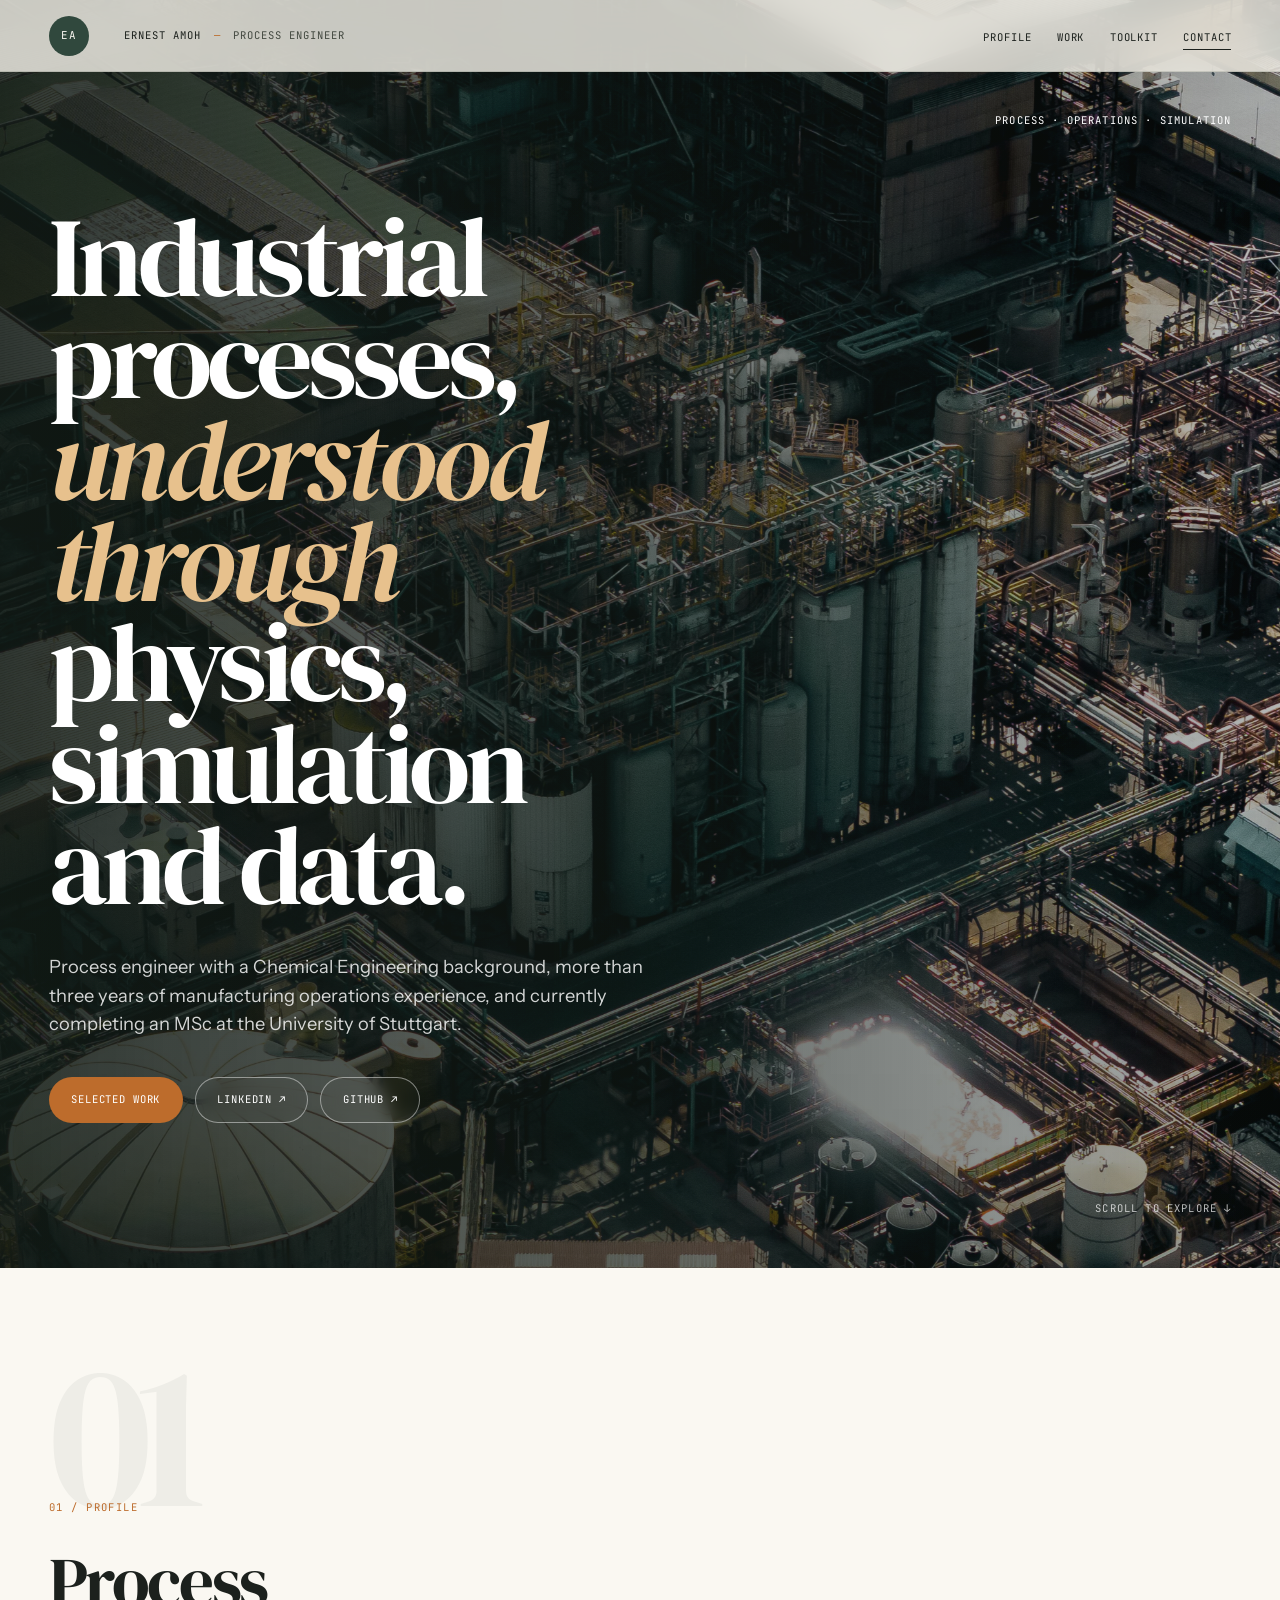
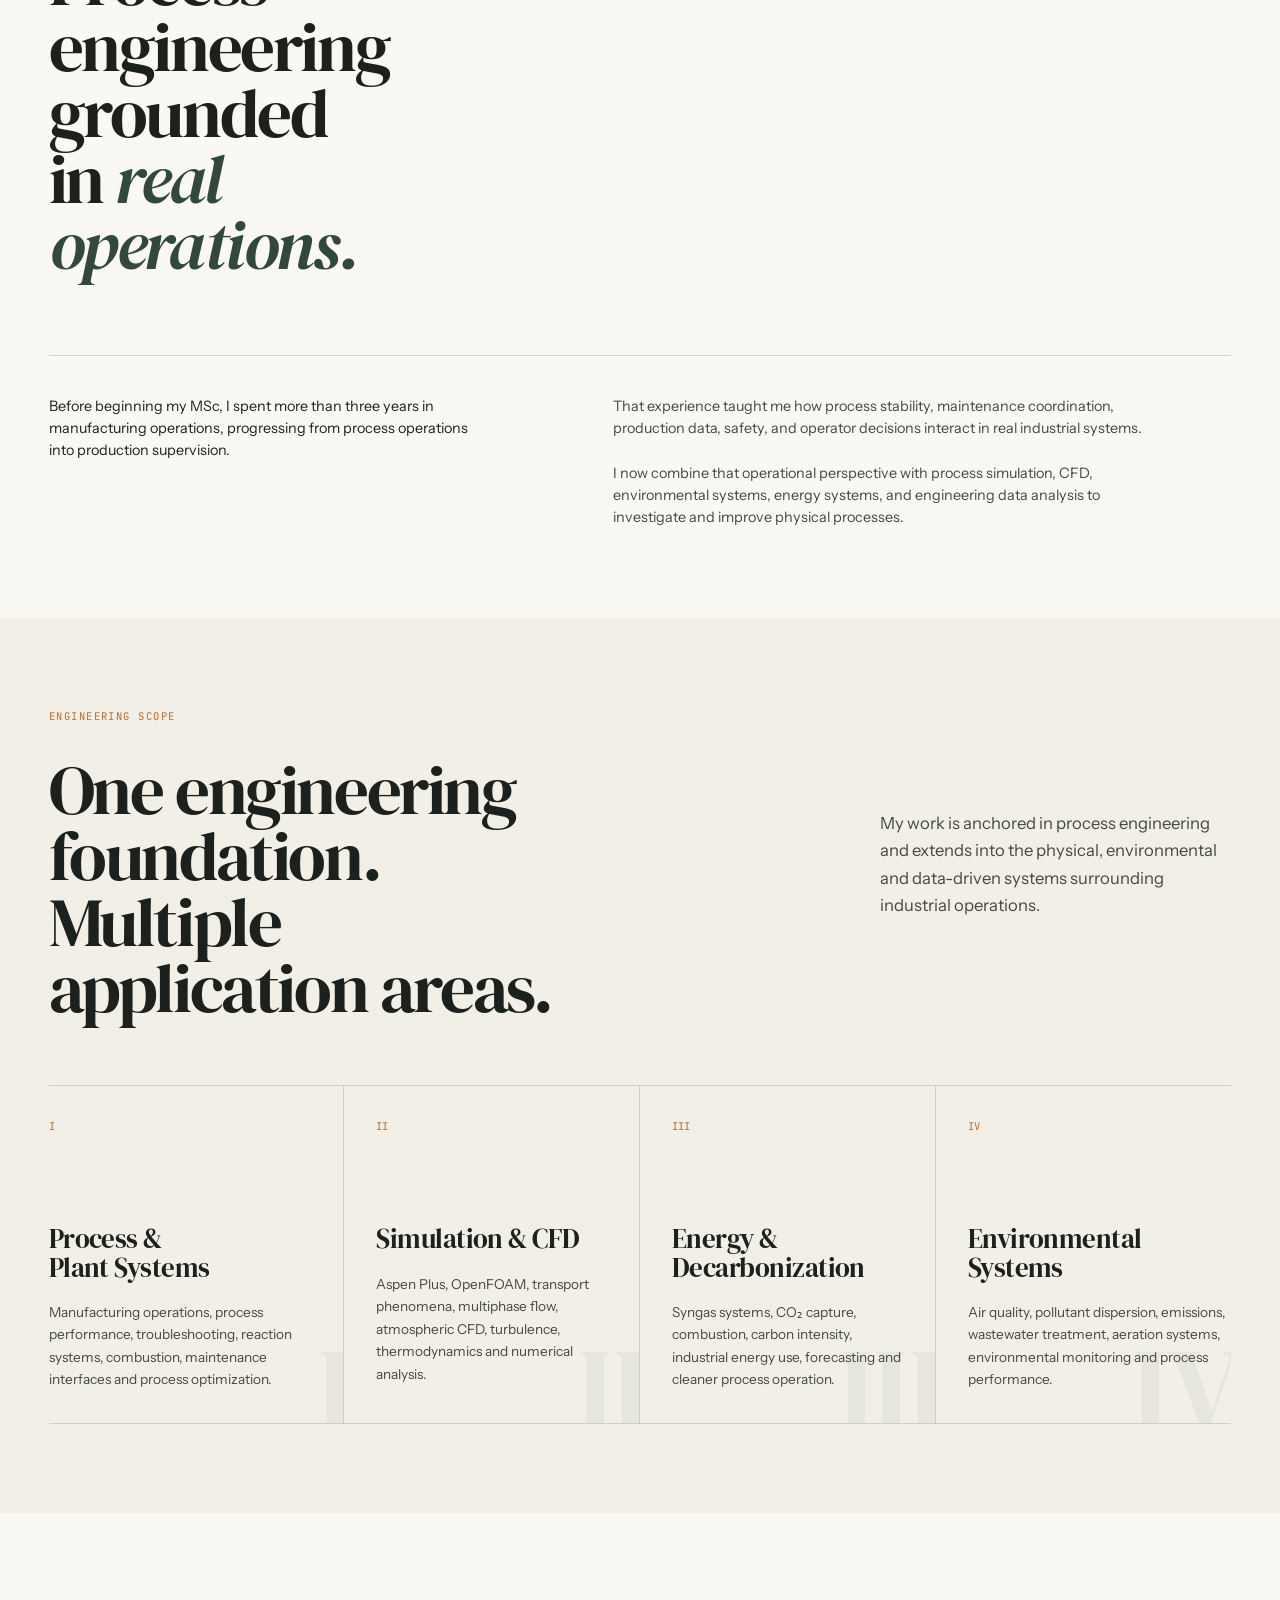
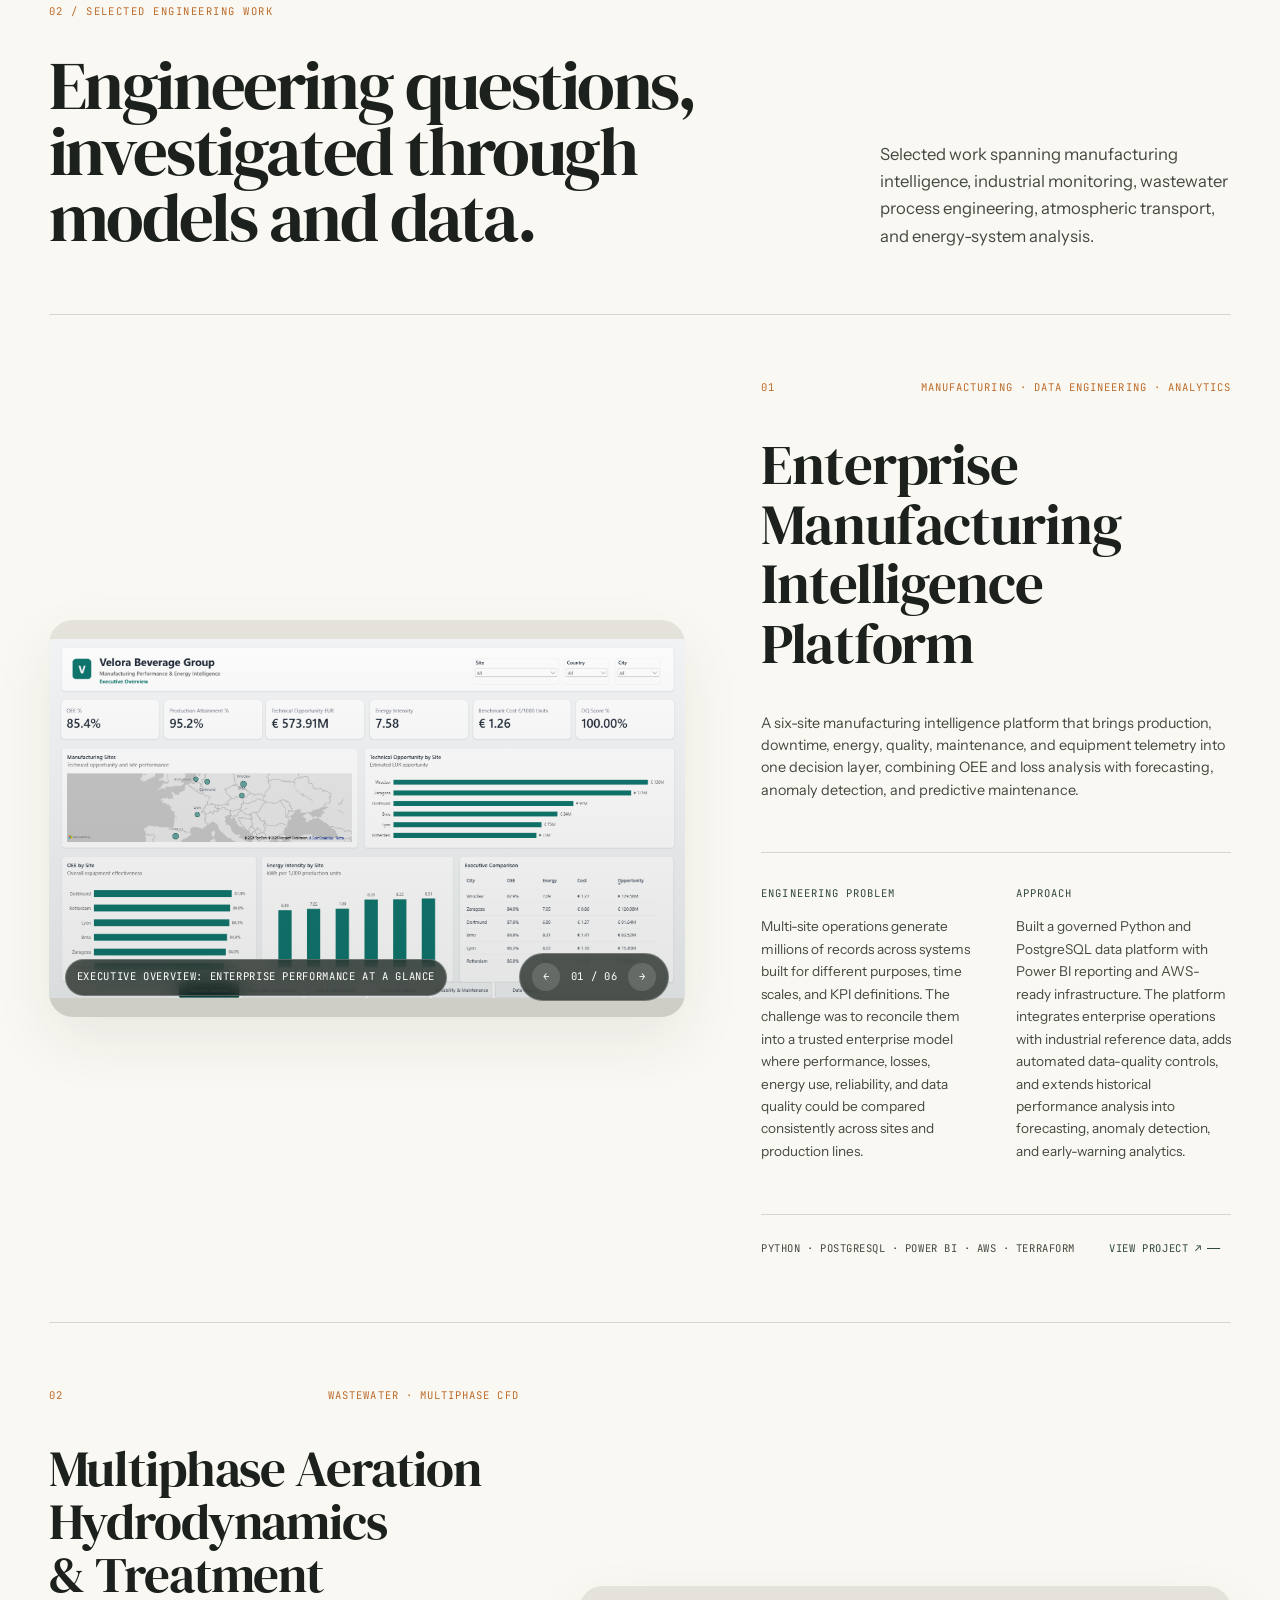
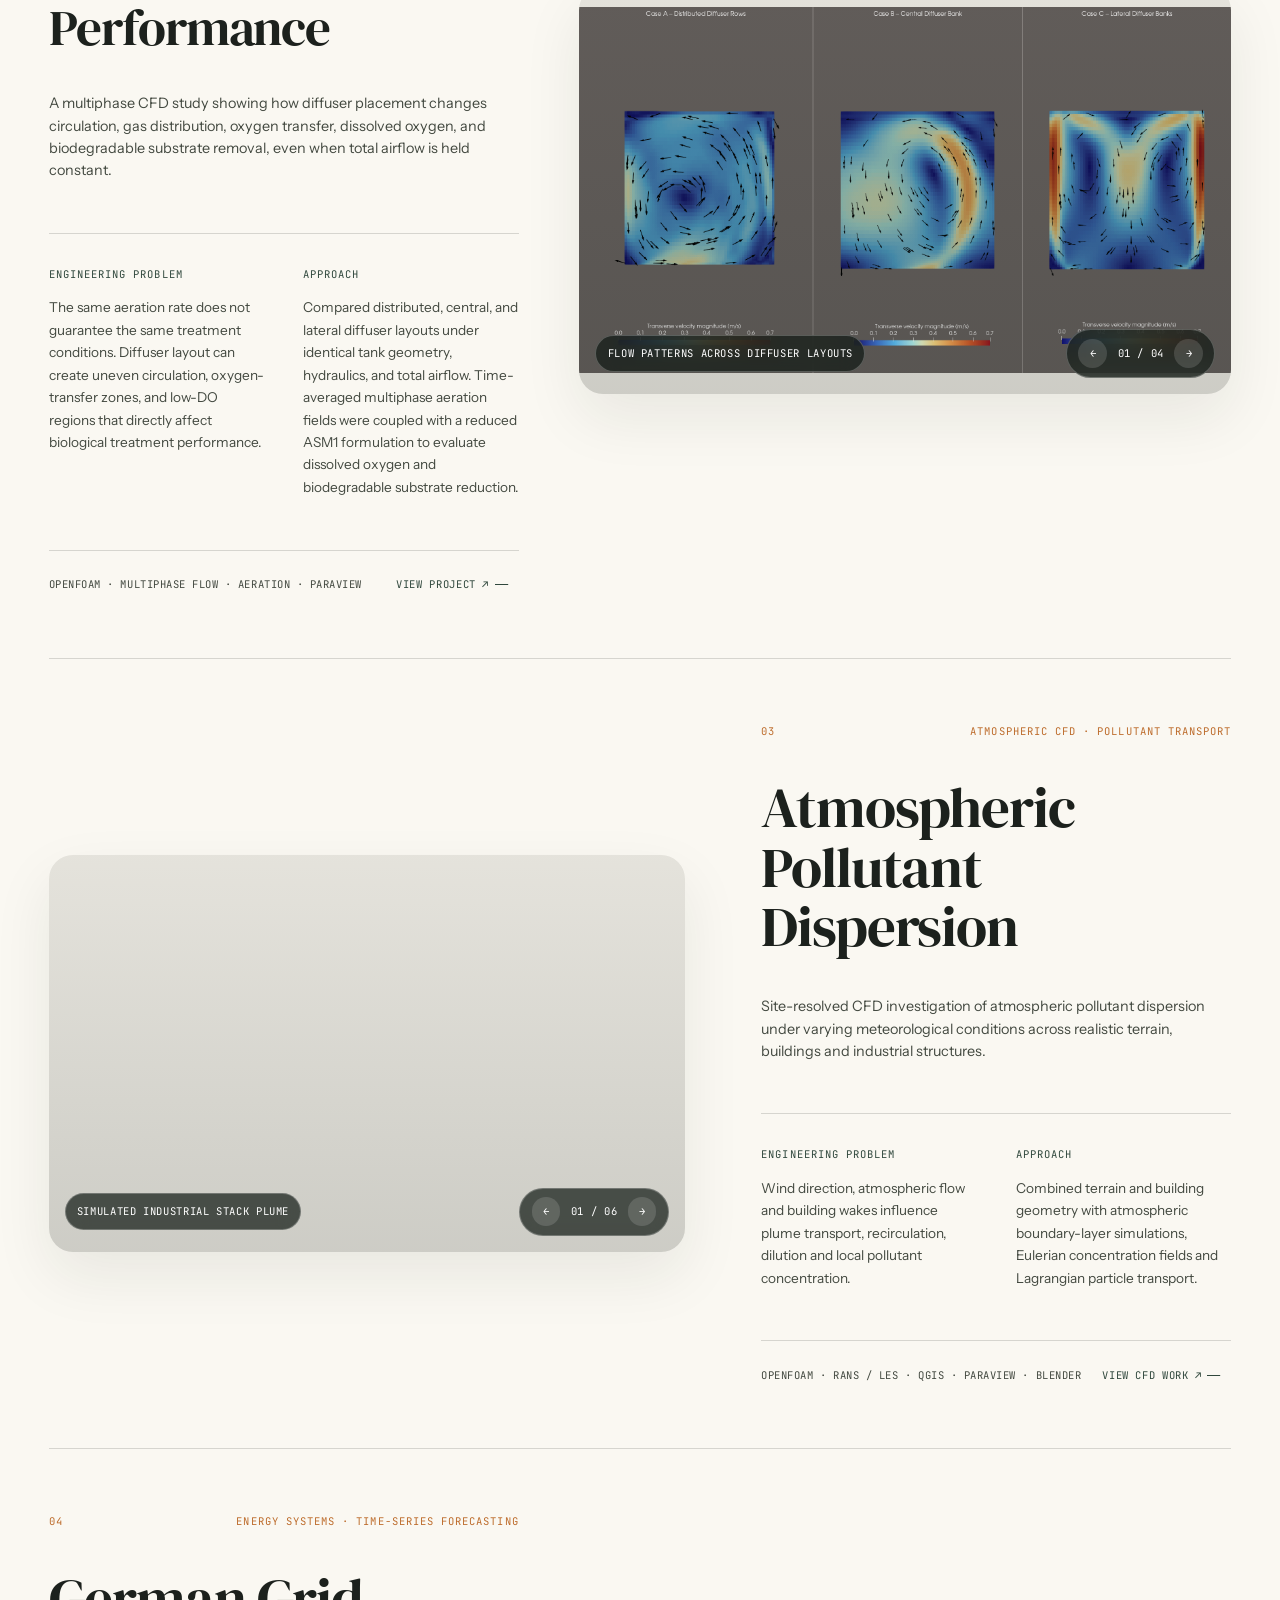
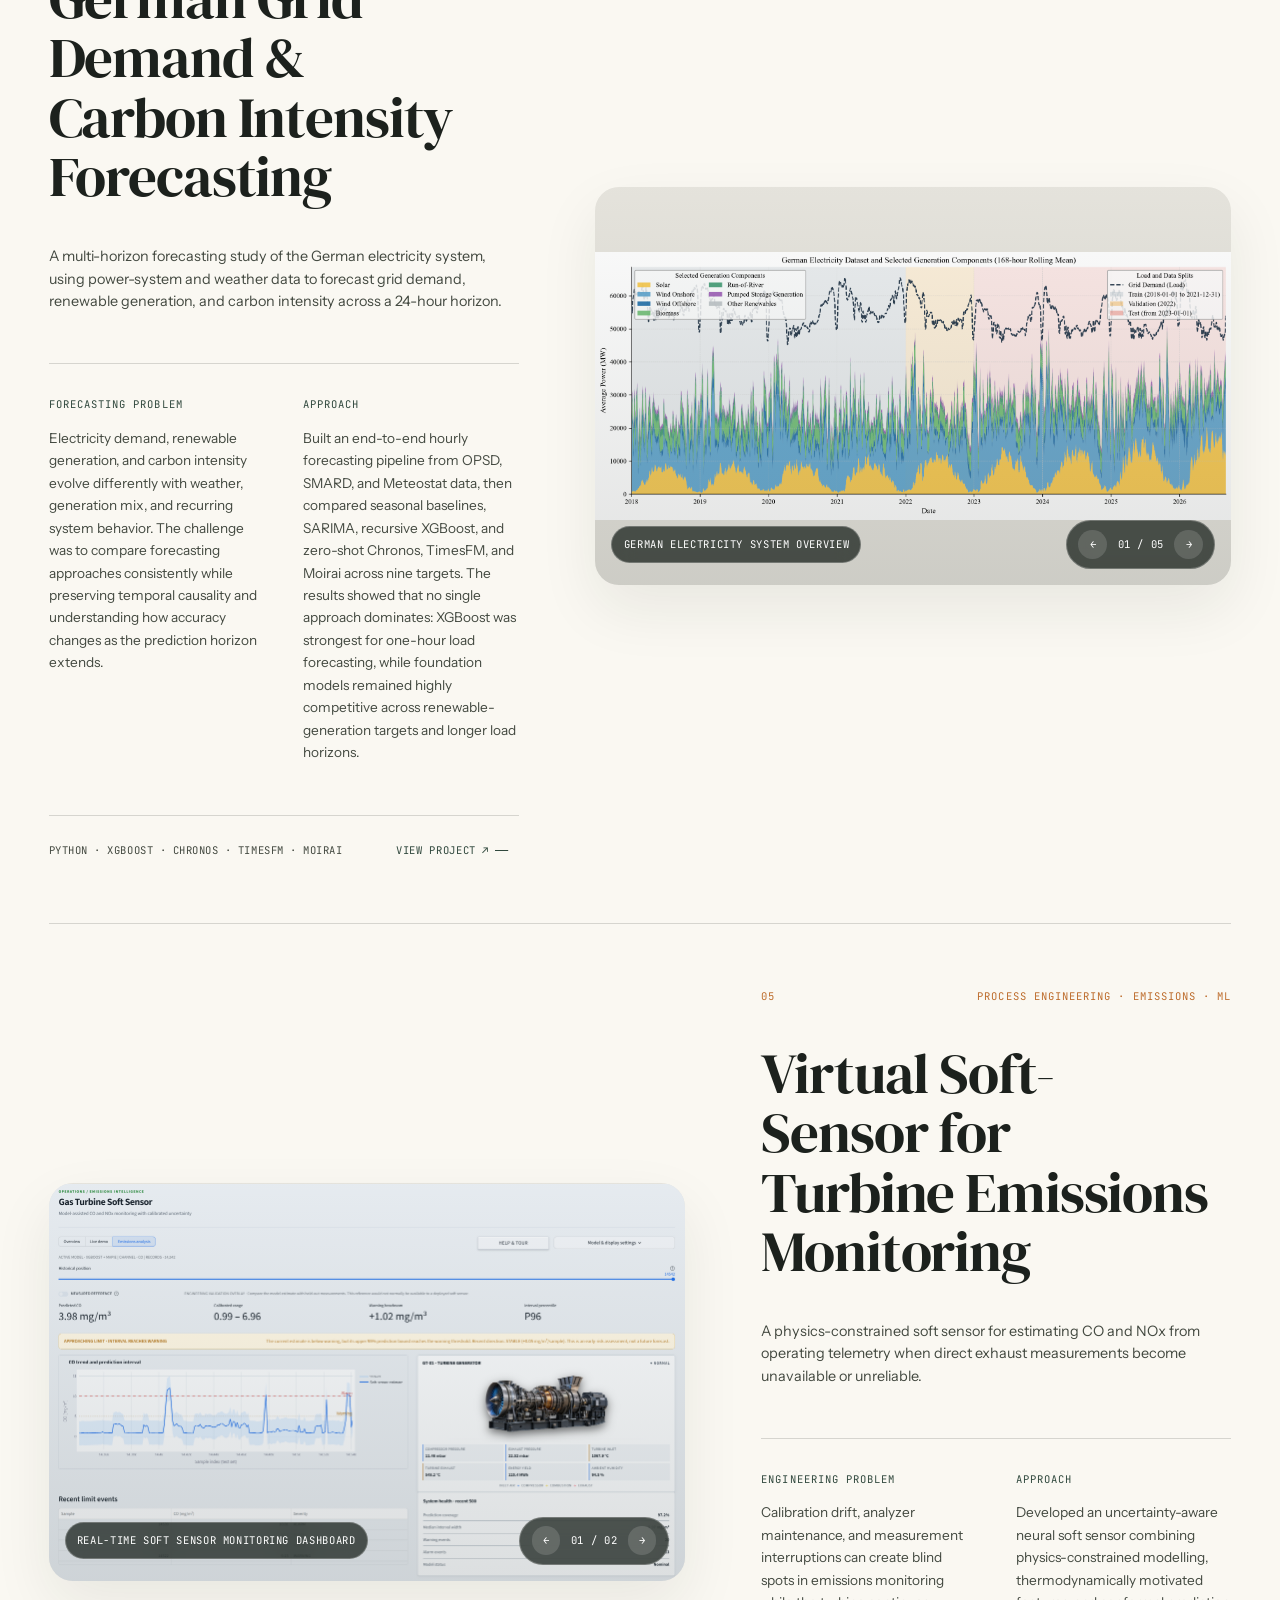
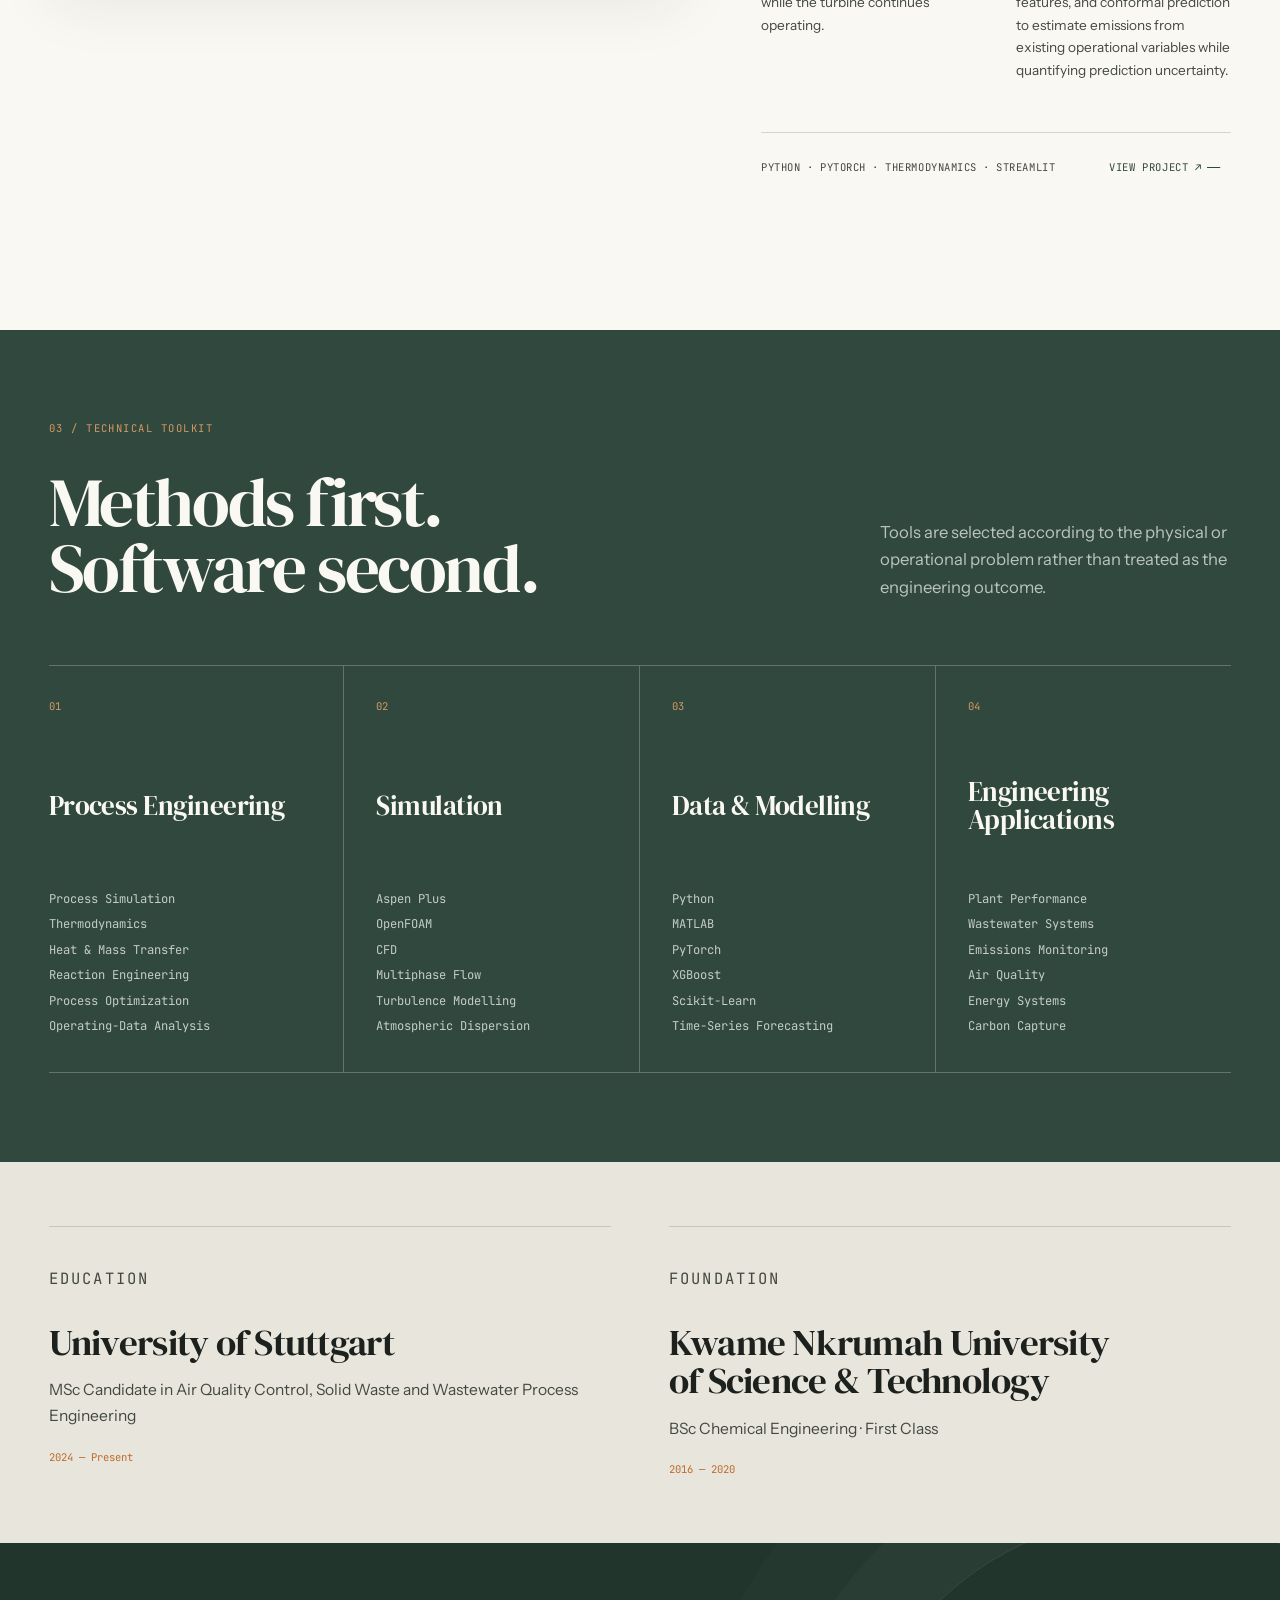
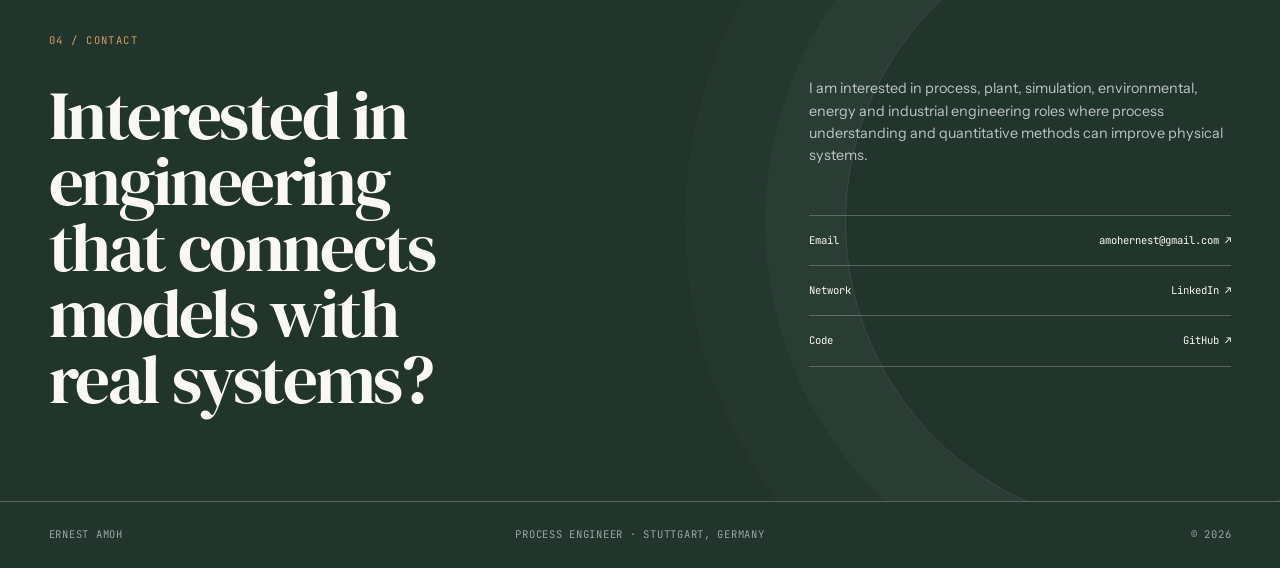
==== index.html @ f6a55296 "Update energy forecasting project details" ====
<!DOCTYPE html>
<html lang="en">

<head>
  <meta charset="UTF-8">
  <meta name="viewport" content="width=device-width, initial-scale=1.0">

  <meta name="description"
    content="Portfolio of Ernest Amoh, a process engineer combining manufacturing operations experience with process simulation, CFD, engineering data analysis, environmental systems, and energy systems.">

  <title>Ernest Amoh | Process Engineer</title>
  <link rel="canonical" href="https://kwesiamoh.github.io/">

  <meta property="og:title" content="Ernest Amoh | Process Engineer">
  <meta property="og:description" content="Industrial processes, understood through physics, simulation, and data.">
  <meta property="og:type" content="website">
  <meta property="og:url" content="https://kwesiamoh.github.io/">
  <meta name="twitter:card" content="summary_large_image">
  <meta name="theme-color" content="#f2efe7">

  <link rel="icon" type="image/svg+xml" href="assets/icons/favicon.svg">
  <link rel="icon" type="image/png" sizes="32x32" href="assets/icons/favicon-32x32.png">
  <link rel="apple-touch-icon" sizes="180x180" href="assets/icons/apple-touch-icon.png">

  <link rel="preconnect" href="https://fonts.googleapis.com">
  <link rel="preconnect" href="https://fonts.gstatic.com" crossorigin>
  <link
    href="https://fonts.googleapis.com/css2?family=DM+Serif+Display:ital@0;1&family=Instrument+Sans:wght@400;500;600&family=JetBrains+Mono:wght@400;500&display=swap"
    rel="stylesheet">

  <link rel="stylesheet" href="assets/css/variables.css">
  <link rel="stylesheet" href="assets/css/base.css">
  <link rel="stylesheet" href="assets/css/layout.css">
  <link rel="stylesheet" href="assets/css/components.css">
  <link rel="stylesheet" href="assets/css/responsive.css">
</head>

<body>
  <a class="skip-link" href="#main-content">Skip to content</a>
  <div class="scroll-progress" aria-hidden="true"><span></span></div>

  <nav class="site-nav" aria-label="Primary navigation">
    <a href="#hero" class="nav-brand" aria-label="Ernest Amoh home">EA</a>

    <div class="nav-identity">
      <span>Ernest Amoh</span>
      <span class="nav-role">Process Engineer</span>
    </div>

    <button class="nav-toggle" type="button" aria-expanded="false" aria-controls="primary-links">
      <span>Menu</span>
      <span class="nav-toggle-icon" aria-hidden="true"></span>
    </button>

    <ul class="nav-links" id="primary-links">
      <li><a href="#profile">Profile</a></li>
      <li><a href="#work">Work</a></li>
      <li><a href="#toolkit">Toolkit</a></li>
      <li><a href="#contact">Contact</a></li>
    </ul>
  </nav>

  <main id="main-content">
    <section id="hero" class="hero" aria-labelledby="hero-title">
      <div class="hero-bg" aria-hidden="true"></div>
      <div class="hero-overlay" aria-hidden="true"></div>

      <div class="hero-content">
        <div class="hero-meta">
          <span>Process · Operations · Simulation</span>
        </div>

        <div class="hero-copy" data-reveal>
          <h1 id="hero-title">
            Industrial processes,
            <em>understood through</em>
            physics, simulation and data.
          </h1>

          <p class="hero-description">
            Process engineer with a Chemical Engineering background,
            more than three years of manufacturing operations experience,
            and currently completing an MSc at the University of Stuttgart.
          </p>

          <div class="hero-actions">
            <a href="#work" class="btn btn-primary">Selected Work</a>
            <a href="https://www.linkedin.com/in/ernestamoh/" target="_blank" rel="noopener noreferrer"
              class="btn btn-light">LinkedIn ↗</a>
            <a href="https://github.com/kwesiamoh" target="_blank" rel="noopener noreferrer"
              class="btn btn-light">GitHub ↗</a>
          </div>
        </div>

        <div class="hero-index">
          <a href="#profile" class="scroll-cue">Scroll to explore ↓</a>
        </div>
      </div>
    </section>

    <section id="profile" class="profile-section section-pad">
      <div class="section-shell">
        <div class="section-number" aria-hidden="true">01</div>
        <p class="section-kicker" data-reveal>01 / Profile</p>

        <h2 class="statement-heading" data-reveal>
          Process engineering grounded in <em>real operations.</em>
        </h2>

        <div class="statement-grid">
          <div class="statement-lead" data-reveal>
            <p>
              Before beginning my MSc, I spent more than three years
              in manufacturing operations, progressing from process
              operations into production supervision.
            </p>
          </div>

          <div class="statement-body" data-reveal>
            <p>
              That experience taught me how process stability,
              maintenance coordination, production data, safety,
              and operator decisions interact in real industrial systems.
            </p>
            <p>
              I now combine that operational perspective with process
              simulation, CFD, environmental systems, energy systems,
              and engineering data analysis to investigate and improve
              physical processes.
            </p>
          </div>
        </div>
      </div>
    </section>

    <section class="capabilities-section section-pad">
      <div class="section-shell">
        <div class="section-heading-row">
          <div data-reveal>
            <p class="section-kicker">Engineering Scope</p>
            <h2>One engineering foundation.<br>Multiple application areas.</h2>
          </div>

          <p class="section-intro" data-reveal>
            My work is anchored in process engineering and extends
            into the physical, environmental and data-driven systems
            surrounding industrial operations.
          </p>
        </div>

        <div class="capability-grid">
          <article class="capability-item" data-index="I" data-reveal>
            <span class="capability-number">I</span>
            <h3>Process &amp; Plant Systems</h3>
            <p>
              Manufacturing operations, process performance,
              troubleshooting, reaction systems, combustion,
              maintenance interfaces and process optimization.
            </p>
          </article>

          <article class="capability-item" data-index="II" data-reveal>
            <span class="capability-number">II</span>
            <h3>Simulation &amp; CFD</h3>
            <p>
              Aspen Plus, OpenFOAM, transport phenomena,
              multiphase flow, atmospheric CFD, turbulence,
              thermodynamics and numerical analysis.
            </p>
          </article>

          <article class="capability-item" data-index="III" data-reveal>
            <span class="capability-number">III</span>
            <h3>Energy &amp; Decarbonization</h3>
            <p>
              Syngas systems, CO₂ capture, combustion,
              carbon intensity, industrial energy use,
              forecasting and cleaner process operation.
            </p>
          </article>

          <article class="capability-item" data-index="IV" data-reveal>
            <span class="capability-number">IV</span>
            <h3>Environmental Systems</h3>
            <p>
              Air quality, pollutant dispersion, emissions,
              wastewater treatment, aeration systems,
              environmental monitoring and process performance.
            </p>
          </article>
        </div>
      </div>
    </section>

    <section id="work" class="work-section section-pad">
      <div class="section-shell">
        <div class="section-heading-row work-heading">
          <div data-reveal>
            <p class="section-kicker">02 / Selected Engineering Work</p>
            <h2>Engineering questions,<br>investigated through models and data.</h2>
          </div>

          <p class="section-intro" data-reveal>
            Selected work spanning manufacturing intelligence,
            industrial monitoring, wastewater process engineering,
            atmospheric transport, and energy-system analysis.
          </p>
        </div>
      </div>

      <div class="projects-shell">
        <article class="project-feature">
          <div class="project-media-wrap" data-reveal>
            <div class="project-media project-media-dashboard project-gallery" data-gallery
              aria-label="Enterprise manufacturing intelligence platform images">
              <div class="project-gallery-track">
                <figure class="project-gallery-slide is-active"
                  data-gallery-label="Executive Overview: Enterprise performance at a glance">
                  <img src="assets/images/manufacturing-intelligence-executive-overview.png"
                    alt="Executive overview showing enterprise manufacturing performance at a glance" loading="lazy"
                    decoding="async">
                </figure>
                <figure class="project-gallery-slide"
                  data-gallery-label="Production Performance: OEE, attainment and forecast">
                  <img src="assets/images/manufacturing-intelligence-production-performance.png"
                    alt="Production performance dashboard showing OEE, attainment and forecast" loading="lazy"
                    decoding="async">
                </figure>
                <figure class="project-gallery-slide"
                  data-gallery-label="Loss &amp; Opportunity: Loss drivers and opportunity">
                  <img src="assets/images/manufacturing-intelligence-loss-opportunity.png"
                    alt="Loss and opportunity dashboard showing manufacturing loss drivers and modeled opportunity"
                    loading="lazy" decoding="async">
                </figure>
                <figure class="project-gallery-slide"
                  data-gallery-label="Energy &amp; Utilities: Energy performance and anomalies">
                  <img src="assets/images/manufacturing-intelligence-energy-utilities.png"
                    alt="Energy and utilities dashboard showing energy performance and anomalies" loading="lazy"
                    decoding="async">
                </figure>
                <figure class="project-gallery-slide"
                  data-gallery-label="Reliability &amp; Maintenance: Failures, downtime and reliability">
                  <img src="assets/images/manufacturing-intelligence-reliability-maintenance.png"
                    alt="Reliability and maintenance dashboard showing failures, downtime and reliability"
                    loading="lazy" decoding="async">
                </figure>
                <figure class="project-gallery-slide"
                  data-gallery-label="Data Quality: Data quality and validation status">
                  <img src="assets/images/manufacturing-intelligence-data-quality.png"
                    alt="Data quality dashboard showing validation and quality status" loading="lazy" decoding="async">
                </figure>
              </div>
              <div class="project-gallery-ui">
                <span class="project-gallery-caption" aria-live="polite">Executive Overview: Enterprise performance
                  at a glance</span>
                <div class="project-gallery-controls">
                  <button type="button" data-gallery-prev aria-label="Previous project image">&#8592;</button>
                  <span class="project-gallery-count">01 / 06</span>
                  <button type="button" data-gallery-next aria-label="Next project image">&#8594;</button>
                </div>
              </div>
            </div>
          </div>

          <div class="project-content" data-reveal>
            <div class="project-meta">
              <span>01</span>
              <span>Manufacturing · Data Engineering · Analytics</span>
            </div>

            <h3>Enterprise Manufacturing Intelligence Platform</h3>

            <p class="project-lead">
              A six-site manufacturing intelligence platform that brings production, downtime, energy, quality,
              maintenance, and equipment telemetry into one decision layer, combining OEE and loss analysis with
              forecasting, anomaly detection, and predictive maintenance.
            </p>

            <div class="project-detail">
              <div>
                <span class="detail-label">Engineering Problem</span>
                <p>
                  Multi-site operations generate millions of records across systems built for different purposes, time
                  scales, and KPI definitions. The challenge was to reconcile them into a trusted enterprise model where
                  performance, losses, energy use, reliability, and data quality could be compared consistently across
                  sites and production lines.
                </p>
              </div>
              <div>
                <span class="detail-label">Approach</span>
                <p>
                  Built a governed Python and PostgreSQL data platform with Power BI reporting and AWS-ready
                  infrastructure. The platform integrates enterprise operations with industrial reference data, adds
                  automated data-quality controls, and extends historical performance analysis into forecasting,
                  anomaly detection, and early-warning analytics.
                </p>
              </div>
            </div>

            <div class="project-footer">
              <div class="project-tech">Python · PostgreSQL · Power BI · AWS · Terraform</div>
              <a href="https://github.com/kwesiamoh/manufacturing-intelligence-platform" target="_blank"
                rel="noopener noreferrer" class="text-link">View project ↗</a>
            </div>
          </div>
        </article>

        <article class="project-feature reverse project-feature-wide">
          <div class="project-media-wrap" data-reveal>
            <div class="project-media project-media-aeration project-gallery" data-gallery
              aria-label="Aeration CFD project images">
              <div class="project-gallery-track">
                <figure class="project-gallery-slide is-active"
                  data-gallery-label="Flow Patterns Across Diffuser Layouts">
                  <img src="assets/images/project-2-01.png"
                    alt="Flow patterns across wastewater aeration diffuser layouts" loading="lazy" decoding="async">
                </figure>
                <figure class="project-gallery-slide" data-gallery-label="Diffuser Layout Configurations">
                  <img src="assets/images/project-2-02.png"
                    alt="Comparison of wastewater aeration diffuser configurations" loading="lazy" decoding="async">
                </figure>
                <figure class="project-gallery-slide" data-gallery-label="Mean Air Volume Fraction">
                  <img src="assets/images/project-2-03.png" alt="Time-averaged air distribution in an aeration tank"
                    loading="lazy" decoding="async">
                </figure>
                <figure class="project-gallery-slide" data-gallery-label="Outlet Biodegradable Substrate COD">
                  <img src="assets/images/project-2-04.png"
                    alt="Biodegradable chemical oxygen demand distribution in an aeration tank" loading="lazy"
                    decoding="async">
                </figure>
              </div>
              <div class="project-gallery-ui">
                <span class="project-gallery-caption" aria-live="polite">Flow patterns across diffuser layouts</span>
                <div class="project-gallery-controls">
                  <button type="button" data-gallery-prev aria-label="Previous project image">&#8592;</button>
                  <span class="project-gallery-count">01 / 04</span>
                  <button type="button" data-gallery-next aria-label="Next project image">&#8594;</button>
                </div>
              </div>
            </div>
          </div>

          <div class="project-content" data-reveal>
            <div class="project-meta">
              <span>02</span>
              <span>Wastewater · Multiphase CFD</span>
            </div>

            <h3>Multiphase Aeration Hydrodynamics &amp; Treatment Performance</h3>

            <p class="project-lead">
              A multiphase CFD study showing how diffuser placement changes circulation, gas distribution, oxygen
              transfer, dissolved oxygen, and biodegradable substrate removal, even when total airflow is held
              constant.
            </p>

            <div class="project-detail">
              <div>
                <span class="detail-label">Engineering Problem</span>
                <p>
                  The same aeration rate does not guarantee the same treatment conditions. Diffuser layout can create
                  uneven circulation, oxygen-transfer zones, and low-DO regions that directly affect biological
                  treatment performance.
                </p>
              </div>
              <div>
                <span class="detail-label">Approach</span>
                <p>
                  Compared distributed, central, and lateral diffuser layouts under identical tank geometry,
                  hydraulics, and total airflow. Time-averaged multiphase aeration fields were coupled with a reduced
                  ASM1 formulation to evaluate dissolved oxygen and biodegradable substrate reduction.
                </p>
              </div>
            </div>

            <div class="project-footer">
              <div class="project-tech">OpenFOAM · Multiphase Flow · Aeration · ParaView</div>
              <a href="https://github.com/kwesiamoh/wastewater-aeration-cfd" target="_blank" rel="noopener noreferrer"
                class="text-link">View project ↗</a>
            </div>
          </div>
        </article>

        <article class="project-feature project-feature-cinematic">
          <div class="project-media-wrap" data-reveal>
            <div class="project-media project-media-dispersion project-gallery" data-gallery
              aria-label="Atmospheric dispersion project images">
              <div class="project-gallery-track">
                <figure class="project-gallery-slide is-active" data-gallery-label="Simulated industrial stack plume">
                  <img src="assets/images/project-3-01.png" alt="Simulated industrial stack plume" loading="lazy"
                    decoding="async">
                </figure>
                <figure class="project-gallery-slide" data-gallery-label="CFD computational domain and mesh">
                  <img src="assets/images/project-3-02.png" alt="Atmospheric CFD computational domain and mesh"
                    loading="lazy" decoding="async">
                </figure>
                <figure class="project-gallery-slide" data-gallery-label="Plume spread under varying wind speeds">
                  <img src="assets/images/project-3-03.png" alt="Pollutant plume spread under varying wind speeds"
                    loading="lazy" decoding="async">
                </figure>
                <figure class="project-gallery-slide" data-gallery-label="Transient plume rise and dispersion">
                  <img src="assets/images/project-3-04.png"
                    alt="Transient industrial plume rise and atmospheric dispersion" loading="lazy" decoding="async">
                </figure>
                <figure class="project-gallery-slide" data-gallery-label="Dispersion under different wind directions">
                  <img src="assets/images/project-3-05.png"
                    alt="Atmospheric pollutant dispersion under different wind directions" loading="lazy"
                    decoding="async">
                </figure>
                <figure class="project-gallery-slide" data-gallery-label="3D industrial site model">
                  <img src="assets/images/project-3-06.png" alt="Three-dimensional model of the industrial site"
                    loading="lazy" decoding="async">
                </figure>
              </div>
              <div class="project-gallery-ui">
                <span class="project-gallery-caption" aria-live="polite">Simulated industrial stack plume</span>
                <div class="project-gallery-controls">
                  <button type="button" data-gallery-prev aria-label="Previous project image">&#8592;</button>
                  <span class="project-gallery-count">01 / 06</span>
                  <button type="button" data-gallery-next aria-label="Next project image">&#8594;</button>
                </div>
              </div>
            </div>
          </div>

          <div class="project-content" data-reveal>
            <div class="project-meta">
              <span>03</span>
              <span>Atmospheric CFD · Pollutant Transport</span>
            </div>

            <h3>Atmospheric Pollutant Dispersion</h3>

            <p class="project-lead">
              Site-resolved CFD investigation of atmospheric pollutant
              dispersion under varying meteorological conditions across
              realistic terrain, buildings and industrial structures.
            </p>

            <div class="project-detail">
              <div>
                <span class="detail-label">Engineering Problem</span>
                <p>
                  Wind direction, atmospheric flow and building wakes
                  influence plume transport, recirculation, dilution
                  and local pollutant concentration.
                </p>
              </div>
              <div>
                <span class="detail-label">Approach</span>
                <p>
                  Combined terrain and building geometry with atmospheric
                  boundary-layer simulations, Eulerian concentration fields
                  and Lagrangian particle transport.
                </p>
              </div>
            </div>

            <div class="project-footer">
              <div class="project-tech">OpenFOAM · RANS / LES · QGIS · ParaView · Blender</div>
              <a href="https://github.com/kwesiamoh/Fichtenhain-Atmospheric-Dispersion-CFD" target="_blank"
                rel="noopener noreferrer" class="text-link">View CFD work ↗</a>
            </div>
          </div>
        </article>

        <article class="project-feature reverse">
          <div class="project-media-wrap" data-reveal>
            <div class="project-media project-media-forecast project-gallery" data-gallery
              aria-label="German electricity forecasting project images">
              <div class="project-gallery-track">
                <figure class="project-gallery-slide is-active"
                  data-gallery-label="German electricity system overview">
                  <img src="assets/images/project-4-01.png"
                    alt="German electricity dataset showing load, selected generation components, and train, validation, and test periods"
                    loading="lazy" decoding="async">
                </figure>
                <figure class="project-gallery-slide"
                  data-gallery-label="Rolling h=1 load forecasts">
                  <img src="assets/images/project-4-02.png"
                    alt="Rolling one-hour-ahead German load forecasts from XGBoost, Chronos, TimesFM, and Moirai compared with actual load"
                    loading="lazy" decoding="async">
                </figure>
                <figure class="project-gallery-slide"
                  data-gallery-label="Carbon intensity vs residual load">
                  <img src="assets/images/project-4-03.png"
                    alt="Density relationship between German electricity carbon intensity and residual load"
                    loading="lazy" decoding="async">
                </figure>
                <figure class="project-gallery-slide"
                  data-gallery-label="Seasonal and diurnal carbon profile">
                  <img src="assets/images/project-4-04.png"
                    alt="Heatmap of German electricity carbon intensity by month and hour of day" loading="lazy"
                    decoding="async">
                </figure>
                <figure class="project-gallery-slide" data-gallery-label="Nine-target MAE benchmark">
                  <img src="assets/images/project-4-05.png"
                    alt="FULL h=1 MAE benchmark across nine electricity and carbon-intensity forecast targets"
                    loading="lazy" decoding="async">
                </figure>
              </div>
              <div class="project-gallery-ui">
                <span class="project-gallery-caption" aria-live="polite">German electricity system overview</span>
                <div class="project-gallery-controls">
                  <button type="button" data-gallery-prev aria-label="Previous project image">&#8592;</button>
                  <span class="project-gallery-count">01 / 05</span>
                  <button type="button" data-gallery-next aria-label="Next project image">&#8594;</button>
                </div>
              </div>
            </div>
          </div>

          <div class="project-content" data-reveal>
            <div class="project-meta">
              <span>04</span>
              <span>Energy Systems · Time-Series Forecasting</span>
            </div>

            <h3>German Grid Demand &amp; Carbon Intensity Forecasting</h3>

            <p class="project-lead">
              A multi-horizon forecasting study of the German electricity system, using power-system and weather data
              to forecast grid demand, renewable generation, and carbon intensity across a 24-hour horizon.
            </p>

            <div class="project-detail">
              <div>
                <span class="detail-label">Forecasting Problem</span>
                <p>
                  Electricity demand, renewable generation, and carbon intensity evolve differently with weather,
                  generation mix, and recurring system behavior. The challenge was to compare forecasting approaches
                  consistently while preserving temporal causality and understanding how accuracy changes as the
                  prediction horizon extends.
                </p>
              </div>
              <div>
                <span class="detail-label">Approach</span>
                <p>
                  Built an end-to-end hourly forecasting pipeline from OPSD, SMARD, and Meteostat data, then compared
                  seasonal baselines, SARIMA, recursive XGBoost, and zero-shot Chronos, TimesFM, and Moirai across nine
                  targets. The results showed that no single approach dominates: XGBoost was strongest for one-hour
                  load forecasting, while foundation models remained highly competitive across renewable-generation
                  targets and longer load horizons.
                </p>
              </div>
            </div>

            <div class="project-footer">
              <div class="project-tech">Python · XGBoost · Chronos · TimesFM · Moirai</div>
              <a href="https://github.com/kwesiamoh/energy-forecast" target="_blank" rel="noopener noreferrer"
                class="text-link">View project ↗</a>
            </div>
          </div>
        </article>

        <article class="project-feature">
          <div class="project-media-wrap" data-reveal>
            <div class="project-media project-media-dashboard project-gallery" data-gallery
              aria-label="Turbine emissions project images">
              <div class="project-gallery-track">
                <figure class="project-gallery-slide is-active"
                  data-gallery-label="Real-time soft sensor monitoring dashboard">
                  <img src="assets/images/project-1-01.png" alt="Real-time soft sensor monitoring dashboard"
                    loading="lazy" decoding="async">
                </figure>
                <figure class="project-gallery-slide"
                  data-gallery-label="ML model performance and uncertainty comparison">
                  <img src="assets/images/project-1-02.png"
                    alt="Machine-learning model performance and uncertainty comparison" loading="lazy" decoding="async">
                </figure>
              </div>
              <div class="project-gallery-ui">
                <span class="project-gallery-caption" aria-live="polite">Real-time soft sensor monitoring
                  dashboard</span>
                <div class="project-gallery-controls">
                  <button type="button" data-gallery-prev aria-label="Previous project image">&#8592;</button>
                  <span class="project-gallery-count">01 / 02</span>
                  <button type="button" data-gallery-next aria-label="Next project image">&#8594;</button>
                </div>
              </div>
            </div>
          </div>

          <div class="project-content" data-reveal>
            <div class="project-meta">
              <span>05</span>
              <span>Process Engineering · Emissions · ML</span>
            </div>

            <h3>Virtual Soft-Sensor for Turbine Emissions Monitoring</h3>

            <p class="project-lead">
              A physics-constrained soft sensor for estimating CO and NOx from operating telemetry when direct exhaust
              measurements become unavailable or unreliable.
            </p>

            <div class="project-detail">
              <div>
                <span class="detail-label">Engineering Problem</span>
                <p>
                  Calibration drift, analyzer maintenance, and measurement interruptions can create blind spots in
                  emissions monitoring while the turbine continues operating.
                </p>
              </div>
              <div>
                <span class="detail-label">Approach</span>
                <p>
                  Developed an uncertainty-aware neural soft sensor combining physics-constrained modelling,
                  thermodynamically motivated features, and conformal prediction to estimate emissions from existing
                  operational variables while quantifying prediction uncertainty.
                </p>
              </div>
            </div>

            <div class="project-footer">
              <div class="project-tech">Python · PyTorch · Thermodynamics · Streamlit</div>
              <a href="https://github.com/kwesiamoh/gas-turbine-digital-twin" target="_blank" rel="noopener noreferrer"
                class="text-link">View project ↗</a>
            </div>
          </div>
        </article>
      </div>
    </section>

    <section id="toolkit" class="toolkit-section section-pad">
      <div class="section-shell">
        <div class="section-heading-row">
          <div data-reveal>
            <p class="section-kicker light">03 / Technical Toolkit</p>
            <h2>Methods first.<br>Software second.</h2>
          </div>

          <p class="section-intro" data-reveal>
            Tools are selected according to the physical or operational
            problem rather than treated as the engineering outcome.
          </p>
        </div>

        <div class="toolkit-grid">
          <div class="toolkit-group" data-reveal>
            <span class="toolkit-index">01</span>
            <h3>Process Engineering</h3>
            <p>Process Simulation<br>Thermodynamics<br>Heat &amp; Mass Transfer<br>Reaction Engineering<br>Process
              Optimization<br>Operating-Data Analysis</p>
          </div>

          <div class="toolkit-group" data-reveal>
            <span class="toolkit-index">02</span>
            <h3>Simulation</h3>
            <p>Aspen Plus<br>OpenFOAM<br>CFD<br>Multiphase Flow<br>Turbulence Modelling<br>Atmospheric Dispersion</p>
          </div>

          <div class="toolkit-group" data-reveal>
            <span class="toolkit-index">03</span>
            <h3>Data &amp; Modelling</h3>
            <p>Python<br>MATLAB<br>PyTorch<br>XGBoost<br>Scikit-Learn<br>Time-Series Forecasting</p>
          </div>

          <div class="toolkit-group" data-reveal>
            <span class="toolkit-index">04</span>
            <h3>Engineering Applications</h3>
            <p>Plant Performance<br>Wastewater Systems<br>Emissions Monitoring<br>Air Quality<br>Energy
              Systems<br>Carbon Capture</p>
          </div>
        </div>
      </div>
    </section>

    <section class="education-section section-pad-small">
      <div class="section-shell">
        <div class="education-grid">
          <div data-reveal>
            <p class="section-kicker">Education</p>
            <h3>University of Stuttgart</h3>
            <p>MSc Candidate in Air Quality Control, Solid Waste and Wastewater Process Engineering</p>
            <span>2024 — Present</span>
          </div>

          <div data-reveal>
            <p class="section-kicker">Foundation</p>
            <h3>Kwame Nkrumah University of Science &amp; Technology</h3>
            <p>BSc Chemical Engineering · First Class</p>
            <span>2016 — 2020</span>
          </div>
        </div>
      </div>
    </section>

    <section id="contact" class="contact-section section-pad">
      <div class="contact-orbit" aria-hidden="true"></div>
      <div class="section-shell contact-grid">
        <div data-reveal>
          <p class="section-kicker light">04 / Contact</p>
          <h2>Interested in engineering that connects models with real systems?</h2>
        </div>

        <div class="contact-copy" data-reveal>
          <p>
            I am interested in process, plant, simulation,
            environmental, energy and industrial engineering roles
            where process understanding and quantitative methods
            can improve physical systems.
          </p>

          <div class="contact-links">
            <a href="mailto:amohernest@gmail.com"><span>Email</span><span>amohernest@gmail.com ↗</span></a>
            <a href="https://www.linkedin.com/in/ernestamoh/" target="_blank"
              rel="noopener noreferrer"><span>Network</span><span>LinkedIn ↗</span></a>
            <a href="https://github.com/kwesiamoh" target="_blank"
              rel="noopener noreferrer"><span>Code</span><span>GitHub ↗</span></a>
          </div>
        </div>
      </div>
    </section>
  </main>

  <footer>
    <div>Ernest Amoh</div>
    <div>Process Engineer · Stuttgart, Germany</div>
    <div>© 2026</div>
  </footer>

  <script src="assets/js/main.js"></script>
</body>

</html>
---- assets/css/variables.css ----
/* ============================================================
   VARIABLES.CSS
   Fluid editorial engineering design system
   ============================================================ */

:root {
  /* Backgrounds */
  --paper: #f2efe7;
  --paper-soft: #e8e5dc;
  --paper-light: #faf8f2;

  /* Dark tones */
  --ink: #1c211d;
  --ink-soft: #434940;

  /* Brand accents */
  --green: #30483d;
  --green-dark: #22352d;
  --green-light: #8da395;
  --amber: #bd6c2c;
  --amber-soft: #d59a63;

  /* Lines */
  --line: rgba(28, 33, 29, 0.16);
  --line-strong: rgba(28, 33, 29, 0.28);
  --line-light: rgba(255, 255, 255, 0.24);

  /* Typography */
  --serif: 'DM Serif Display', Georgia, serif;
  --sans: 'Instrument Sans', Arial, sans-serif;
  --mono: 'JetBrains Mono', monospace;

  /* Fluid typography */
  --text-xs: clamp(0.62rem, 0.58rem + 0.10vw, 0.70rem);
  --text-sm: clamp(0.78rem, 0.74rem + 0.14vw, 0.90rem);
  --text-support: clamp(0.82rem, 0.78rem + 0.15vw, 0.96rem);
  --text-body: clamp(0.98rem, 0.94rem + 0.16vw, 1.08rem);
  --text-lead: clamp(1.08rem, 0.98rem + 0.32vw, 1.34rem);
  --text-card-title: clamp(1.35rem, 1.05rem + 0.8vw, 1.9rem);
  --text-h3: clamp(1.55rem, 1.18rem + 1.2vw, 2.5rem);
  --text-h2: clamp(2.65rem, 1.7rem + 3.25vw, 5.35rem);
  --text-hero: clamp(3.55rem, 1.75rem + 6.6vw, 7.9rem);

  /* Layout */
  --content-width: 1320px;
  --wide-width: 1500px;
  --narrow-width: 980px;
  --page-gutter: clamp(1.25rem, 3.8vw, 4rem);

  /* Fluid spacing */
  --space-1: 0.25rem;
  --space-2: 0.5rem;
  --space-3: 0.75rem;
  --space-4: 1rem;
  --space-5: 1.25rem;
  --space-6: 1.5rem;
  --space-8: 2rem;
  --space-10: 2.5rem;
  --space-12: 3rem;
  --space-16: 4rem;
  --space-20: 5rem;
  --space-24: 6rem;
  --space-28: 7rem;
  --space-32: 8rem;

  --section-space: clamp(4.5rem, 7vw, 6rem);
  --section-space-small: clamp(3.5rem, 5vw, 5rem);
  --grid-gap: clamp(2rem, 4.5vw, 5.5rem);
  --content-gap: clamp(1.5rem, 3vw, 3.5rem);

  /* Shape */
  --radius-small: 6px;
  --radius: 14px;
  --radius-large: 24px;

  /* Motion */
  --ease-out: cubic-bezier(0.22, 1, 0.36, 1);
  --ease-standard: cubic-bezier(0.4, 0, 0.2, 1);
  --duration-fast: 220ms;
  --duration-medium: 650ms;
  --duration-slow: 950ms;
}
---- assets/css/base.css ----
/* ============================================================
   BASE.CSS
   Reset, typography and document defaults
   ============================================================ */

*,
*::before,
*::after {
  box-sizing: border-box;
}

html {
  scroll-behavior: smooth;
  background: var(--paper);
}

body {
  margin: 0;
  min-width: 320px;
  background: var(--paper);
  color: var(--ink);
  font-family: var(--sans);
  font-size: var(--text-body);
  line-height: 1.65;
  text-rendering: optimizeLegibility;
  -webkit-font-smoothing: antialiased;
  overflow-x: clip;
}

body.menu-open {
  overflow: hidden;
}

body.lightbox-open {
  overflow: hidden;
}

img,
picture,
svg,
canvas {
  display: block;
  max-width: 100%;
}

img {
  height: auto;
}

a {
  color: inherit;
}

button,
input,
textarea,
select {
  font: inherit;
}

button {
  color: inherit;
}

main {
  overflow: clip;
}

p,
h1,
h2,
h3,
ul {
  margin: 0;
}

ul {
  padding: 0;
}

h1,
h2,
h3 {
  font-family: var(--serif);
  font-weight: 400;
  text-wrap: balance;
}

h1 {
  font-size: var(--text-hero);
  line-height: 0.9;
  letter-spacing: -0.045em;
}

h2 {
  font-size: var(--text-h2);
  line-height: 0.96;
  letter-spacing: -0.035em;
}

h3 {
  font-size: var(--text-h3);
  line-height: 1.04;
  letter-spacing: -0.02em;
}

em {
  font-weight: 400;
}

::selection {
  background: var(--green);
  color: var(--paper-light);
}

.skip-link {
  position: fixed;
  top: 0.75rem;
  left: 0.75rem;
  z-index: 1000;
  transform: translateY(-160%);
  padding: 0.7rem 1rem;
  border-radius: var(--radius-small);
  background: var(--paper-light);
  color: var(--ink);
  font-family: var(--mono);
  font-size: 0.75rem;
  text-decoration: none;
  transition: transform var(--duration-fast) var(--ease-out);
}

.skip-link:focus {
  transform: translateY(0);
}

:focus-visible {
  outline: 2px solid var(--amber);
  outline-offset: 4px;
}

[data-reveal] {
  opacity: 0;
  transform: translateY(22px);
  transition:
    opacity var(--duration-medium) var(--ease-out),
    transform var(--duration-medium) var(--ease-out);
}

[data-reveal].is-visible {
  opacity: 1;
  transform: none;
}

@media (prefers-reduced-motion: reduce) {
  html {
    scroll-behavior: auto;
  }

  *,
  *::before,
  *::after {
    scroll-behavior: auto !important;
    animation-duration: 0.01ms !important;
    animation-iteration-count: 1 !important;
    transition-duration: 0.01ms !important;
  }

  [data-reveal] {
    opacity: 1;
    transform: none;
  }
}
---- assets/css/layout.css ----
/* ============================================================
   LAYOUT.CSS
   Fluid page structure and major compositions
   ============================================================ */

.scroll-progress {
  position: fixed;
  inset: 0 0 auto;
  z-index: 300;
  height: 2px;
  pointer-events: none;
}

.scroll-progress span {
  display: block;
  width: 100%;
  height: 100%;
  background: var(--amber);
  transform: scaleX(var(--scroll-progress, 0));
  transform-origin: left center;
}

.site-nav {
  position: fixed;
  top: 0;
  left: 0;
  right: 0;
  z-index: 200;
  min-height: 72px;
  display: grid;
  grid-template-columns: auto 1fr auto;
  align-items: center;
  gap: clamp(1rem, 2.8vw, 2.5rem);
  padding-inline: var(--page-gutter);
  border-bottom: 1px solid color-mix(in srgb, var(--line) 78%, transparent);
  background: color-mix(in srgb, var(--paper) 82%, transparent);
  backdrop-filter: blur(18px) saturate(1.25);
  -webkit-backdrop-filter: blur(18px) saturate(1.25);
  transition:
    background-color var(--duration-fast) var(--ease-standard),
    box-shadow var(--duration-fast) var(--ease-standard);
}

.site-nav.is-scrolled {
  background: color-mix(in srgb, var(--paper) 92%, transparent);
  box-shadow: 0 12px 30px rgba(28, 33, 29, 0.05);
}

.nav-brand {
  width: 40px;
  aspect-ratio: 1;
  display: grid;
  place-items: center;
  background: var(--green);
  color: var(--paper-light);
  font-family: var(--mono);
  font-size: 0.68rem;
  letter-spacing: 0.08em;
  text-decoration: none;
  border-radius: 50%;
  transition: transform var(--duration-fast) var(--ease-out);
}

.nav-brand:hover {
  transform: rotate(-6deg) scale(1.04);
}

.nav-identity {
  display: flex;
  align-items: center;
  gap: 0.8rem;
  min-width: 0;
  font-family: var(--mono);
  font-size: var(--text-xs);
  letter-spacing: 0.09em;
  text-transform: uppercase;
  white-space: nowrap;
}

.nav-role {
  color: var(--ink-soft);
}

.nav-role::before {
  content: '—';
  margin-right: 0.8rem;
  color: var(--amber);
}

.nav-links {
  display: flex;
  align-items: center;
  gap: clamp(1.1rem, 2vw, 2rem);
  list-style: none;
}

.nav-links a {
  position: relative;
  font-family: var(--mono);
  font-size: var(--text-xs);
  letter-spacing: 0.08em;
  text-transform: uppercase;
  text-decoration: none;
}

.nav-links a::after {
  content: '';
  position: absolute;
  left: 0;
  right: 0;
  bottom: -0.35rem;
  height: 1px;
  background: currentColor;
  transform: scaleX(0);
  transform-origin: right center;
  transition: transform var(--duration-fast) var(--ease-out);
}

.nav-links a:hover::after,
.nav-links a.is-active::after {
  transform: scaleX(1);
  transform-origin: left center;
}

.nav-toggle {
  display: none;
}

.section-shell {
  width: min(calc(100% - (var(--page-gutter) * 2)), var(--content-width));
  margin-inline: auto;
}

.section-shell.narrow {
  max-width: var(--narrow-width);
}

.projects-shell {
  width: min(calc(100% - (var(--page-gutter) * 2)), var(--wide-width));
  margin-inline: auto;
}

.section-pad {
  padding-block: var(--section-space);
}

.section-pad-small {
  padding-block: var(--section-space-small);
}

.section-kicker {
  margin-bottom: clamp(1.25rem, 2.5vw, 2rem);
  font-family: var(--mono);
  font-size: var(--text-xs);
  letter-spacing: 0.14em;
  text-transform: uppercase;
  color: var(--amber);
}

.section-kicker.light {
  color: var(--amber-soft);
}

.section-heading-row {
  display: grid;
  grid-template-columns: minmax(0, 1.65fr) minmax(260px, 0.75fr);
  gap: var(--grid-gap);
  align-items: end;
  margin-bottom: clamp(3rem, 5vw, 5rem);
}

.section-intro {
  max-width: 30rem;
  color: var(--ink-soft);
  font-size: clamp(0.94rem, 0.88rem + 0.2vw, 1.05rem);
}

.section-number {
  margin-bottom: clamp(-1.5rem, -1vw, -0.75rem);
  font-family: var(--serif);
  font-size: clamp(7rem, 16vw, 13rem);
  line-height: 0.75;
  letter-spacing: -0.08em;
  color: rgba(48, 72, 61, 0.06);
  pointer-events: none;
  user-select: none;
}

/* Hero */
.hero {
  position: relative;
  min-height: 100svh;
  display: flex;
  overflow: hidden;
  background: var(--green-dark);
}

.hero-bg {
  position: absolute;
  inset: -5%;
  background: url('../images/hero-process-plant.jpg') center / cover no-repeat;
  transform: translate3d(0, var(--hero-shift, 0px), 0) scale(1.05);
  will-change: transform;
}

.hero-overlay {
  position: absolute;
  inset: 0;
  background:
    linear-gradient(90deg, rgba(18, 27, 22, 0.86) 0%, rgba(18, 27, 22, 0.60) 48%, rgba(18, 27, 22, 0.22) 100%),
    linear-gradient(180deg, rgba(18, 27, 22, 0.04) 0%, rgba(18, 27, 22, 0.18) 100%);
}

.hero-content {
  position: relative;
  z-index: 2;
  width: min(calc(100% - (var(--page-gutter) * 2)), var(--content-width));
  min-height: 100svh;
  margin-inline: auto;
  padding-block: clamp(7rem, 12vh, 9rem) clamp(2rem, 4vw, 3.5rem);
  display: grid;
  grid-template-rows: auto 1fr auto;
  gap: clamp(2rem, 5vh, 4rem);
  color: #fff;
}

.hero-meta,
.hero-index {
  display: flex;
  justify-content: space-between;
  gap: 1rem;
  font-family: var(--mono);
  font-size: var(--text-xs);
  letter-spacing: 0.11em;
  text-transform: uppercase;
}

.hero-meta {
  justify-content: flex-end;
  text-align: right;
}

.hero-index {
  justify-content: flex-end;
}

.hero-meta-mark {
  color: var(--amber-soft);
}

.hero-copy {
  align-self: center;
  max-width: 72rem;
  padding-block: clamp(1rem, 3vw, 2rem);
}

.eyebrow {
  margin-bottom: clamp(1.25rem, 2vw, 2rem);
  font-family: var(--mono);
  font-size: var(--text-xs);
  letter-spacing: 0.14em;
  text-transform: uppercase;
  color: #e5c79a;
}

.hero h1 {
  max-width: 11ch;
}

.hero h1 em {
  display: block;
  color: #e7c18d;
}

.hero-description {
  max-width: 39rem;
  margin-top: clamp(1.6rem, 3vw, 2.8rem);
  color: rgba(255, 255, 255, 0.82);
  font-size: calc(var(--text-lead) - 1.5px);
  line-height: 1.55;
}

.hero-actions {
  display: flex;
  flex-wrap: wrap;
  gap: 0.75rem;
  margin-top: clamp(1.6rem, 3vw, 2.8rem);
}

.scroll-cue {
  color: rgba(255, 255, 255, 0.72);
  text-decoration: none;
}

/* Profile */
.profile-section {
  position: relative;
  background: var(--paper-light);
}

.statement-heading {
  max-width: 12ch;
}

.statement-heading em {
  color: var(--green);
}

.statement-grid {
  display: grid;
  grid-template-columns: minmax(0, 0.9fr) minmax(0, 1.1fr);
  gap: var(--grid-gap);
  margin-top: clamp(3rem, 6vw, 6rem);
  padding-top: clamp(1.5rem, 3vw, 2.5rem);
  border-top: 1px solid var(--line);
}

.statement-lead {
  max-width: 27rem;
  font-size: var(--text-support);
  line-height: 1.55;
}

.statement-body {
  max-width: 35rem;
  color: var(--ink-soft);
  font-size: var(--text-support);
  line-height: 1.55;
}

.statement-body p + p {
  margin-top: 1.4rem;
}

/* Capabilities */
.capabilities-section {
  background: var(--paper);
}

.capabilities-section h2 {
  max-width: 16ch;
}

.capabilities-section .section-intro {
  align-self: center;
}

.capability-grid {
  display: grid;
  grid-template-columns: repeat(4, minmax(0, 1fr));
  border-top: 1px solid var(--line);
  border-bottom: 1px solid var(--line);
}

.capability-item {
  position: relative;
  min-height: clamp(18rem, 25vw, 24rem);
  padding: clamp(1.5rem, 2.5vw, 2.25rem);
  overflow: hidden;
  border-right: 1px solid var(--line);
}

.capability-item:first-child {
  padding-left: 0;
}

.capability-item:last-child {
  border-right: 0;
  padding-right: 0;
}

.capability-item::before {
  content: attr(data-index);
  position: absolute;
  right: -0.08em;
  bottom: -0.1em;
  z-index: 0;
  font-family: var(--serif);
  font-size: clamp(5rem, 9vw, 9rem);
  line-height: 0.8;
  color: rgba(48, 72, 61, 0.05);
  pointer-events: none;
}

.capability-number,
.capability-item h3,
.capability-item p {
  position: relative;
  z-index: 1;
}

.capability-number {
  display: block;
  margin-bottom: clamp(3rem, 7vw, 6rem);
  font-family: var(--mono);
  font-size: var(--text-xs);
  color: var(--amber);
}

.capability-item h3 {
  max-width: 13rem;
  margin-bottom: 1.2rem;
  font-size: var(--text-card-title);
}

.capability-item p {
  max-width: 18rem;
  color: var(--ink-soft);
  font-size: var(--text-sm);
}

/* Work */
.work-section {
  background: var(--paper-light);
}

.work-heading {
  margin-bottom: clamp(3rem, 5vw, 5rem);
}

.project-feature {
  position: relative;
  display: grid;
  grid-template-columns: minmax(0, 1.15fr) minmax(22rem, 0.85fr);
  gap: clamp(2.5rem, 6vw, 7rem);
  align-items: start;
  min-height: auto;
  padding-block: clamp(3rem, 5vw, 5rem);
  border-top: 1px solid var(--line);
}

.project-feature.reverse {
  grid-template-columns: minmax(22rem, 0.85fr) minmax(0, 1.15fr);
}

.project-feature.reverse .project-media-wrap {
  order: 2;
}

.project-feature.reverse .project-content {
  order: 1;
}

.project-media-wrap {
  align-self: center;
  min-width: 0;
}

.project-content {
  min-width: 0;
  align-self: center;
  padding-block: 0;
}

.project-meta {
  display: flex;
  justify-content: space-between;
  gap: 1rem;
  margin-bottom: clamp(1.5rem, 3vw, 2.5rem);
  font-family: var(--mono);
  font-size: var(--text-xs);
  letter-spacing: 0.1em;
  text-transform: uppercase;
  color: var(--amber);
}

.project-content h3 {
  max-width: none;
  margin-bottom: clamp(1.4rem, 3vw, 2.4rem);
  font-size: clamp(2.175rem, 1.175rem + 3vw, 4.675rem);
}

.project-feature-wide .project-content h3 {
  font-size: clamp(2rem, 1.1rem + 2.6vw, 4.2rem);
}

.project-lead {
  max-width: 35rem;
  margin-bottom: clamp(2rem, 4vw, 3.5rem);
  color: var(--ink-soft);
  font-size: var(--text-support);
  line-height: 1.55;
}

.project-detail {
  display: grid;
  grid-template-columns: repeat(2, minmax(0, 1fr));
  gap: var(--content-gap);
  margin-bottom: clamp(2rem, 4vw, 3.5rem);
  padding-top: clamp(1.2rem, 2.5vw, 2rem);
  border-top: 1px solid var(--line);
}

.detail-label {
  display: block;
  margin-bottom: 0.8rem;
  font-family: var(--mono);
  font-size: var(--text-xs);
  letter-spacing: 0.1em;
  text-transform: uppercase;
  color: var(--green);
}

.project-detail p {
  color: var(--ink-soft);
  font-size: var(--text-sm);
}

.project-footer {
  display: flex;
  justify-content: space-between;
  align-items: center;
  gap: 1rem;
  padding-top: clamp(1.2rem, 2vw, 1.8rem);
  border-top: 1px solid var(--line);
}

.project-tech {
  font-family: var(--mono);
  font-size: var(--text-xs);
  letter-spacing: 0.05em;
  text-transform: uppercase;
  color: var(--ink-soft);
}

.project-feature-wide .project-media-wrap {
  margin-inline: clamp(-1rem, -2vw, -2rem) 0;
}

/* Toolkit */
.toolkit-section {
  position: relative;
  background: var(--green);
  color: var(--paper-light);
}

.toolkit-section .section-intro {
  color: rgba(255, 255, 255, 0.68);
}

.toolkit-grid {
  display: grid;
  grid-template-columns: repeat(4, minmax(0, 1fr));
  border-top: 1px solid var(--line-light);
  border-bottom: 1px solid var(--line-light);
}

.toolkit-group {
  min-height: clamp(19rem, 26vw, 25rem);
  padding: clamp(1.5rem, 2.5vw, 2.25rem);
  border-right: 1px solid var(--line-light);
}

.toolkit-group:first-child {
  padding-left: 0;
}

.toolkit-group:last-child {
  border-right: 0;
  padding-right: 0;
}

.toolkit-index {
  display: block;
  margin-bottom: clamp(3rem, 6vw, 5.5rem);
  font-family: var(--mono);
  font-size: var(--text-xs);
  color: var(--amber-soft);
}

.toolkit-group h3 {
  min-height: 2.08em;
  margin-bottom: clamp(1.5rem, 3vw, 2.5rem);
  font-size: var(--text-card-title);
}

.toolkit-group:last-child h3 {
  transform: translateY(-0.52em);
}

.toolkit-group p {
  font-family: var(--mono);
  font-size: calc(var(--text-sm) - 1.5px);
  line-height: 2.1;
  color: rgba(255, 255, 255, 0.72);
}

/* Education */
.education-section {
  background: var(--paper-soft);
}

.education-grid {
  display: grid;
  grid-template-columns: repeat(2, minmax(0, 1fr));
  gap: var(--grid-gap);
}

.education-grid > div {
  padding-top: clamp(1.5rem, 3vw, 2.4rem);
  border-top: 1px solid var(--line);
}

.education-grid h3 {
  max-width: 30rem;
  margin-bottom: 1rem;
  font-size: clamp(1.7rem, 1.25rem + 1.3vw, 2.6rem);
}

.education-grid p {
  max-width: 34rem;
  color: var(--ink-soft);
  font-size: calc(var(--text-body) - 1.5px);
}

.education-grid span {
  display: block;
  margin-top: 1.25rem;
  font-family: var(--mono);
  font-size: var(--text-xs);
  color: var(--amber);
}

/* Contact */
.contact-section {
  position: relative;
  overflow: hidden;
  background: var(--green-dark);
  color: var(--paper-light);
}

.contact-orbit {
  position: absolute;
  width: min(48vw, 46rem);
  aspect-ratio: 1;
  right: -14vw;
  top: 50%;
  transform: translateY(-50%);
  border: 1px solid rgba(255, 255, 255, 0.10);
  border-radius: 50%;
  box-shadow:
    0 0 0 5rem rgba(255, 255, 255, 0.025),
    0 0 0 10rem rgba(255, 255, 255, 0.015);
}

.contact-grid {
  position: relative;
  z-index: 1;
  display: grid;
  grid-template-columns: minmax(0, 1.25fr) minmax(20rem, 0.75fr);
  gap: var(--grid-gap);
  align-items: center;
}

.contact-section h2 {
  max-width: 13ch;
}

.contact-copy p {
  margin-bottom: clamp(2rem, 4vw, 3rem);
  color: rgba(255, 255, 255, 0.70);
  font-size: var(--text-support);
  line-height: 1.55;
}

.contact-links {
  display: flex;
  flex-direction: column;
}

.contact-links a {
  display: flex;
  justify-content: space-between;
  gap: 1rem;
  padding-block: 1rem;
  border-bottom: 1px solid var(--line-light);
  font-family: var(--mono);
  font-size: var(--text-xs);
  text-decoration: none;
  transition: padding-left var(--duration-fast) var(--ease-out);
}

.contact-links a:first-child {
  border-top: 1px solid var(--line-light);
}

.contact-links a:hover {
  padding-left: 0.5rem;
}

footer {
  display: grid;
  grid-template-columns: repeat(3, 1fr);
  gap: 1rem;
  padding: 1.5rem var(--page-gutter);
  background: var(--green-dark);
  border-top: 1px solid var(--line-light);
  color: rgba(255, 255, 255, 0.55);
  font-family: var(--mono);
  font-size: var(--text-xs);
  letter-spacing: 0.07em;
  text-transform: uppercase;
}

footer div:nth-child(2) {
  text-align: center;
}

footer div:last-child {
  text-align: right;
}
---- assets/css/components.css ----
/* ============================================================
   COMPONENTS.CSS
   Buttons, links and media treatments
   ============================================================ */

.btn {
  position: relative;
  display: inline-flex;
  align-items: center;
  justify-content: center;
  min-height: 46px;
  padding: 0.8rem 1.35rem;
  overflow: hidden;
  border: 1px solid transparent;
  border-radius: 999px;
  font-family: var(--mono);
  font-size: var(--text-xs);
  letter-spacing: 0.08em;
  text-transform: uppercase;
  text-decoration: none;
  transition:
    transform var(--duration-fast) var(--ease-out),
    background-color var(--duration-fast) var(--ease-standard),
    color var(--duration-fast) var(--ease-standard),
    border-color var(--duration-fast) var(--ease-standard);
}

.btn:hover {
  transform: translateY(-2px);
}

.btn-primary {
  background: var(--amber);
  color: #fff;
}

.btn-primary:hover {
  background: #a85d25;
}

.btn-light {
  color: #fff;
  border-color: rgba(255, 255, 255, 0.45);
  background: rgba(255, 255, 255, 0.02);
  backdrop-filter: blur(8px);
}

.btn-light:hover {
  background: rgba(255, 255, 255, 0.10);
  border-color: rgba(255, 255, 255, 0.8);
}

.text-link {
  display: inline-flex;
  align-items: center;
  gap: 0.35rem;
  font-family: var(--mono);
  font-size: var(--text-xs);
  letter-spacing: 0.06em;
  text-transform: uppercase;
  text-decoration: none;
  color: var(--green);
}

.text-link::after {
  content: '';
  width: 1.5rem;
  height: 1px;
  background: currentColor;
  transform: scaleX(0.55);
  transform-origin: left center;
  transition: transform var(--duration-fast) var(--ease-out);
}

.text-link:hover::after {
  transform: scaleX(1);
}

.text-link.muted {
  color: var(--ink-soft);
}

.project-media {
  position: relative;
  min-height: 34rem;
  overflow: hidden;
  border-radius: var(--radius-large);
  background: var(--green);
  box-shadow: 0 24px 60px rgba(28, 33, 29, 0.08);
}

.project-media::after {
  content: '';
  position: absolute;
  inset: 0;
  pointer-events: none;
  background: linear-gradient(180deg, rgba(18, 27, 22, 0.01), rgba(18, 27, 22, 0.12));
}

.project-media img {
  width: 100%;
  height: 100%;
  object-fit: cover;
  transition: transform 1.1s var(--ease-out);
}

.project-gallery-slide img[role='button'] {
  cursor: zoom-in;
}

.project-media-wrap:hover .project-media img {
  transform: scale(1.018);
}

.project-media-dashboard,
.project-media-aeration,
.project-media-forecast {
  min-height: 0;
  aspect-ratio: 16 / 10;
  display: grid;
  place-items: center;
  background: #e7e5de;
}

.project-gallery-track,
.project-gallery-slide {
  width: 100%;
  height: 100%;
}

.project-gallery-slide {
  position: absolute;
  inset: 0;
  margin: 0;
  opacity: 0;
  visibility: hidden;
  transition: opacity var(--duration-medium) var(--ease-standard), visibility 0s linear var(--duration-medium);
}

.project-gallery-slide.is-active {
  opacity: 1;
  visibility: visible;
  transition-delay: 0s;
}

.project-gallery-ui {
  position: absolute;
  z-index: 2;
  right: 1rem;
  bottom: 1rem;
  left: 1rem;
  display: flex;
  align-items: center;
  justify-content: space-between;
  gap: 1rem;
  color: #fff;
  font-family: var(--mono);
  font-size: var(--text-xs);
  letter-spacing: 0.06em;
  text-transform: uppercase;
  pointer-events: none;
}

.project-gallery-caption,
.project-gallery-controls {
  padding: 0.55rem 0.7rem;
  border: 1px solid rgba(255, 255, 255, 0.24);
  border-radius: 999px;
  background: rgba(18, 27, 22, 0.72);
  backdrop-filter: blur(10px);
}

.project-gallery-controls {
  display: flex;
  align-items: center;
  gap: 0.65rem;
  pointer-events: auto;
}

.project-gallery-controls button {
  display: grid;
  width: 1.8rem;
  aspect-ratio: 1;
  place-items: center;
  padding: 0;
  border: 0;
  border-radius: 50%;
  background: rgba(255, 255, 255, 0.14);
  color: #fff;
  cursor: pointer;
}

.project-gallery:not(.has-multiple) .project-gallery-ui {
  display: none;
}

.project-media-dashboard img,
.project-media-aeration img,
.project-media-forecast img {
  width: 100%;
  height: 100%;
  object-fit: contain;
}

.project-media-dispersion {
  min-height: 0;
  aspect-ratio: 16 / 10;
  background: #e7e5de;
}

.project-media-dispersion img {
  width: 100%;
  height: 100%;
  object-fit: contain;
  object-position: center;
}

.project-lightbox {
  position: fixed;
  inset: 0;
  z-index: 1000;
  display: none;
  grid-template-columns: auto minmax(0, 1fr) auto;
  align-items: center;
  gap: clamp(0.5rem, 2vw, 1.5rem);
  padding: clamp(1rem, 3vw, 2.5rem);
  background: rgba(10, 15, 12, 0.94);
  backdrop-filter: blur(14px);
}

.project-lightbox.is-open {
  display: grid;
}

.project-lightbox-content {
  min-width: 0;
  max-height: calc(100svh - 5rem);
  display: grid;
  grid-template-rows: minmax(0, 1fr) auto;
  justify-items: center;
  gap: 1rem;
}

.project-lightbox-content img {
  width: auto;
  max-width: 100%;
  height: auto;
  max-height: calc(100svh - 9rem);
  object-fit: contain;
  border-radius: 10px;
  background: #e7e5de;
}

.project-lightbox-meta {
  width: 100%;
  display: flex;
  justify-content: space-between;
  gap: 1rem;
  color: rgba(255, 255, 255, 0.8);
  font-family: var(--mono);
  font-size: var(--text-xs);
  letter-spacing: 0.06em;
  text-transform: uppercase;
}

.project-lightbox-close,
.project-lightbox-nav {
  display: grid;
  place-items: center;
  border: 1px solid rgba(255, 255, 255, 0.25);
  border-radius: 50%;
  background: rgba(255, 255, 255, 0.1);
  color: #fff;
  cursor: pointer;
}

.project-lightbox-nav {
  width: clamp(2.5rem, 5vw, 3.5rem);
  aspect-ratio: 1;
}

.project-lightbox-close {
  position: absolute;
  top: 1rem;
  right: 1rem;
  z-index: 1;
  width: 2.75rem;
  aspect-ratio: 1;
  font-size: 1.5rem;
}

@media (max-width: 620px) {
  .project-lightbox {
    grid-template-columns: 1fr 1fr;
    align-content: center;
  }

  .project-lightbox-content {
    grid-column: 1 / -1;
    grid-row: 1;
  }

  .project-lightbox-nav {
    grid-row: 2;
    justify-self: center;
  }

  .project-lightbox-prev { grid-column: 1; }
  .project-lightbox-next { grid-column: 2; }
}

@media (prefers-reduced-motion: reduce) {
  .project-media img,
  .project-media-wrap:hover .project-media img,
  .btn:hover,
  .nav-brand:hover {
    transform: none;
  }
}
---- assets/css/responsive.css ----
/* ============================================================
   RESPONSIVE.CSS
   Breakpoints only where composition genuinely needs to change
   ============================================================ */

@media (max-width: 1100px) {
  .toolkit-group:last-child h3 {
    transform: none;
  }

  .section-heading-row {
    grid-template-columns: 1fr;
    gap: 1.8rem;
  }

  .capability-grid,
  .toolkit-grid {
    grid-template-columns: repeat(2, minmax(0, 1fr));
  }

  .capability-item:nth-child(2),
  .toolkit-group:nth-child(2) {
    border-right: 0;
  }

  .capability-item:nth-child(3),
  .capability-item:nth-child(4) {
    border-top: 1px solid var(--line);
  }

  .toolkit-group:nth-child(3),
  .toolkit-group:nth-child(4) {
    border-top: 1px solid var(--line-light);
  }

  .capability-item:nth-child(3),
  .toolkit-group:nth-child(3) {
    padding-left: 0;
  }

  .project-feature,
  .project-feature.reverse {
    grid-template-columns: minmax(0, 1fr) minmax(19rem, 0.9fr);
    gap: clamp(2rem, 4vw, 3.5rem);
  }

  .contact-grid {
    grid-template-columns: 1fr;
  }

  .contact-section h2 {
    max-width: 12ch;
  }
}

@media (max-width: 820px) {
  .site-nav {
    min-height: 64px;
    grid-template-columns: auto 1fr auto;
  }

  .nav-role {
    display: none;
  }

  .nav-toggle {
    display: inline-flex;
    align-items: center;
    gap: 0.65rem;
    border: 0;
    background: transparent;
    font-family: var(--mono);
    font-size: var(--text-xs);
    letter-spacing: 0.08em;
    text-transform: uppercase;
    cursor: pointer;
  }

  .nav-toggle-icon {
    position: relative;
    width: 18px;
    height: 12px;
  }

  .nav-toggle-icon::before,
  .nav-toggle-icon::after {
    content: '';
    position: absolute;
    left: 0;
    width: 100%;
    height: 1px;
    background: currentColor;
    transition: transform var(--duration-fast) var(--ease-out), top var(--duration-fast) var(--ease-out);
  }

  .nav-toggle-icon::before { top: 2px; }
  .nav-toggle-icon::after { top: 9px; }

  .nav-toggle[aria-expanded='true'] .nav-toggle-icon::before {
    top: 5px;
    transform: rotate(45deg);
  }

  .nav-toggle[aria-expanded='true'] .nav-toggle-icon::after {
    top: 5px;
    transform: rotate(-45deg);
  }

  .nav-links {
    position: fixed;
    top: 64px;
    left: 0;
    right: 0;
    display: grid;
    gap: 0;
    padding: 1rem var(--page-gutter) 1.5rem;
    background: color-mix(in srgb, var(--paper) 96%, transparent);
    border-bottom: 1px solid var(--line);
    backdrop-filter: blur(18px);
    transform: translateY(-120%);
    opacity: 0;
    visibility: hidden;
    transition:
      transform var(--duration-medium) var(--ease-out),
      opacity var(--duration-fast) var(--ease-standard),
      visibility 0s linear var(--duration-medium);
  }

  .nav-links.is-open {
    transform: translateY(0);
    opacity: 1;
    visibility: visible;
    transition-delay: 0s;
  }

  .nav-links li {
    border-top: 1px solid var(--line);
  }

  .nav-links a {
    display: flex;
    justify-content: space-between;
    padding-block: 1rem;
  }

  .hero-overlay {
    background:
      linear-gradient(90deg, rgba(18, 27, 22, 0.86) 0%, rgba(18, 27, 22, 0.62) 65%, rgba(18, 27, 22, 0.34) 100%),
      linear-gradient(180deg, rgba(18, 27, 22, 0.05), rgba(18, 27, 22, 0.20));
  }

  .hero-index {
    align-items: flex-end;
  }

  .statement-grid {
    grid-template-columns: 1fr;
    gap: 2rem;
  }

  .project-feature,
  .project-feature.reverse {
    grid-template-columns: 1fr;
    min-height: auto;
    gap: 0;
    padding-block: 4rem;
  }

  .project-feature.reverse .project-media-wrap,
  .project-feature.reverse .project-content {
    order: initial;
  }

  .project-media-wrap {
    position: relative;
    top: auto;
  }

  .project-content {
    padding-block: 2.5rem 0;
  }

  .project-feature-wide .project-media-wrap {
    margin: 0;
    width: auto;
  }

  .project-media-dispersion {
    min-height: 0;
    aspect-ratio: 16 / 10;
  }

  .education-grid {
    grid-template-columns: 1fr;
  }
}

@media (max-width: 620px) {
  :root {
    --page-gutter: 1.25rem;
  }

  .nav-identity {
    justify-self: start;
  }

  .hero-content {
    padding-top: 6.75rem;
    padding-bottom: 1.5rem;
  }

  .hero-meta {
    flex-direction: column;
    align-items: flex-end;
  }

  .hero h1 {
    max-width: 10ch;
  }

  .capability-grid,
  .toolkit-grid {
    grid-template-columns: 1fr;
  }

  .capability-item,
  .toolkit-group,
  .capability-item:first-child,
  .toolkit-group:first-child,
  .capability-item:nth-child(3),
  .toolkit-group:nth-child(3),
  .capability-item:last-child,
  .toolkit-group:last-child {
    min-height: auto;
    padding: 1.5rem 0;
    border-right: 0;
  }

  .capability-item:not(:first-child) {
    border-top: 1px solid var(--line);
  }

  .toolkit-group:not(:first-child) {
    border-top: 1px solid var(--line-light);
  }

  .capability-number,
  .toolkit-index {
    margin-bottom: 2rem;
  }

  .toolkit-group h3 {
    min-height: 0;
  }

  .project-media {
    min-height: 22rem;
    border-radius: 16px;
  }

  .project-media-dashboard,
  .project-media-aeration,
  .project-media-forecast {
    min-height: 0;
    aspect-ratio: 4 / 3;
  }

  .project-media-dispersion {
    min-height: 0;
    aspect-ratio: 4 / 3;
  }

  .project-meta {
    flex-direction: column;
    gap: 0.35rem;
  }

  .project-detail {
    grid-template-columns: 1fr;
  }

  .project-footer {
    align-items: flex-start;
    flex-direction: column;
  }

  .contact-links a {
    flex-direction: column;
    gap: 0.3rem;
  }

  .contact-orbit {
    width: 80vw;
    right: -40vw;
  }

  footer {
    grid-template-columns: 1fr;
    gap: 0.35rem;
    text-align: left;
  }

  footer div:nth-child(2),
  footer div:last-child {
    text-align: left;
  }
}

@media (min-width: 1600px) {
  .hero h1 {
    max-width: 10.5ch;
  }
}
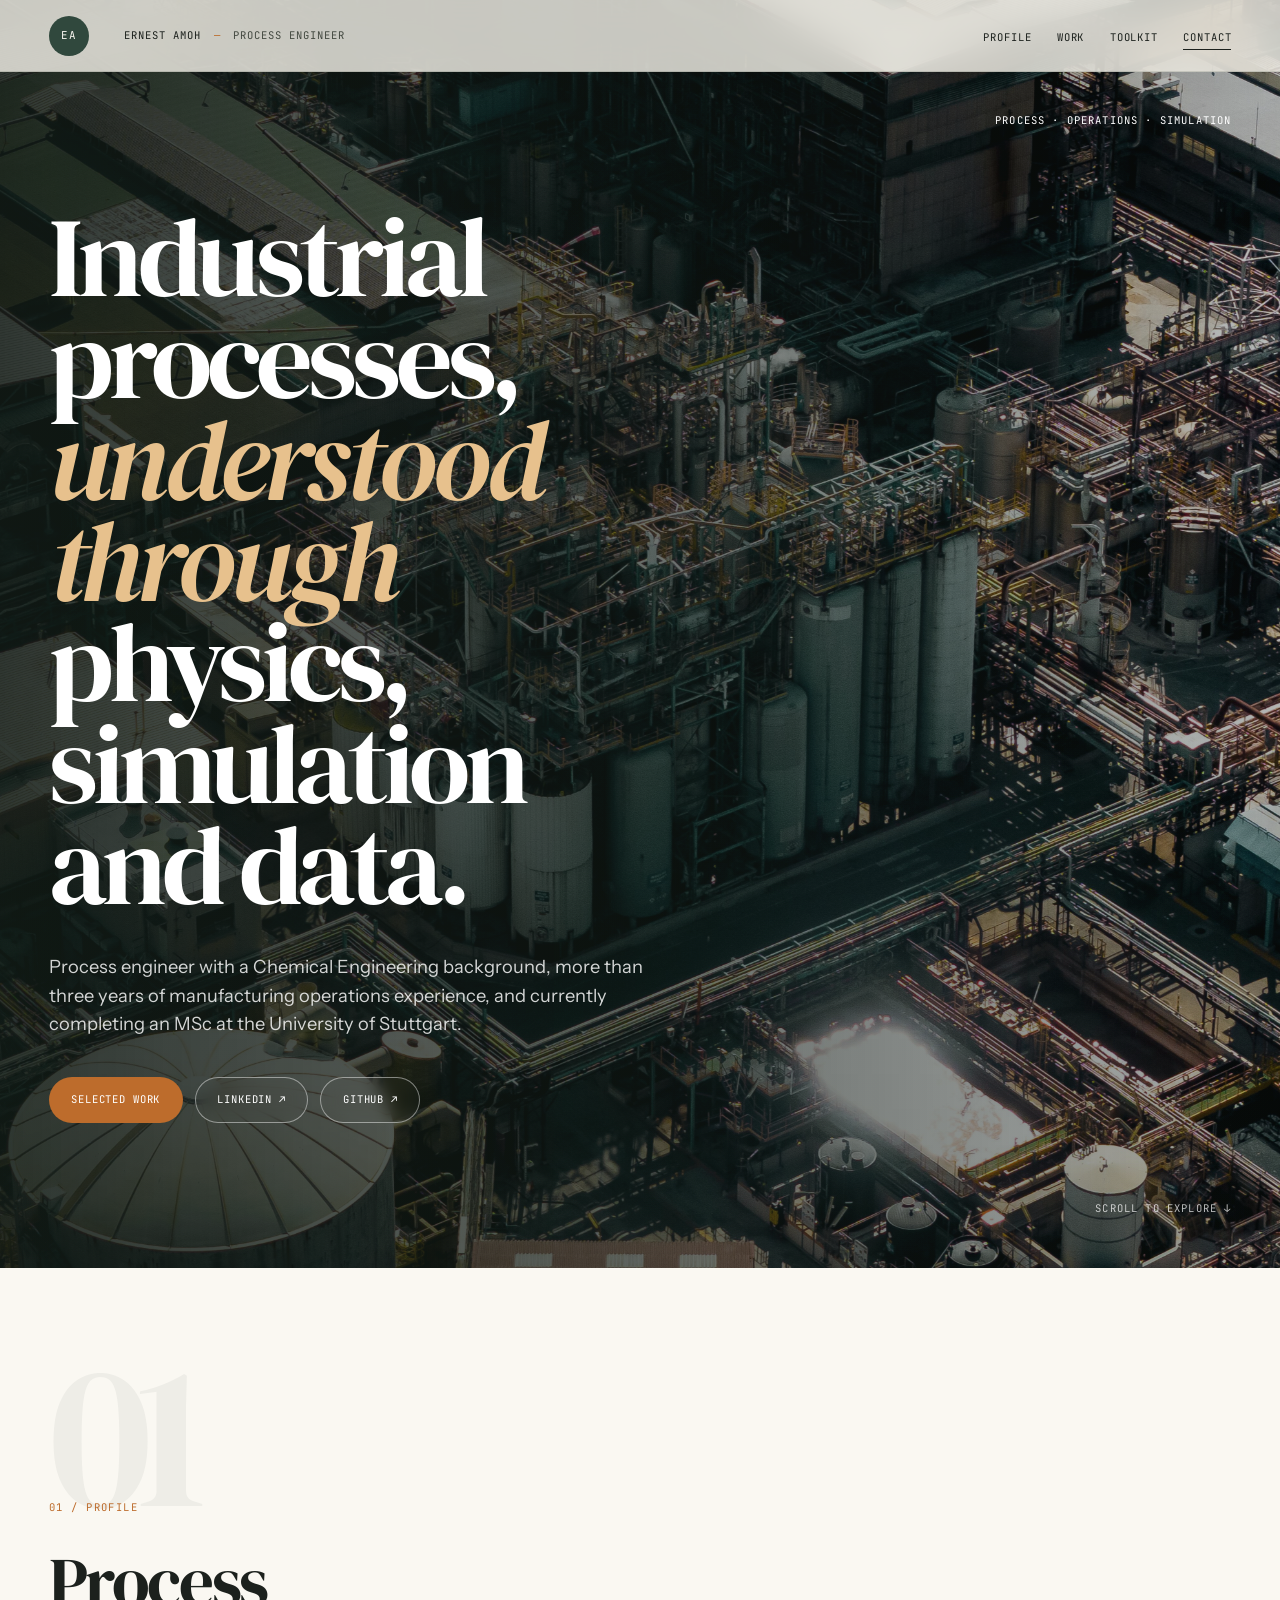
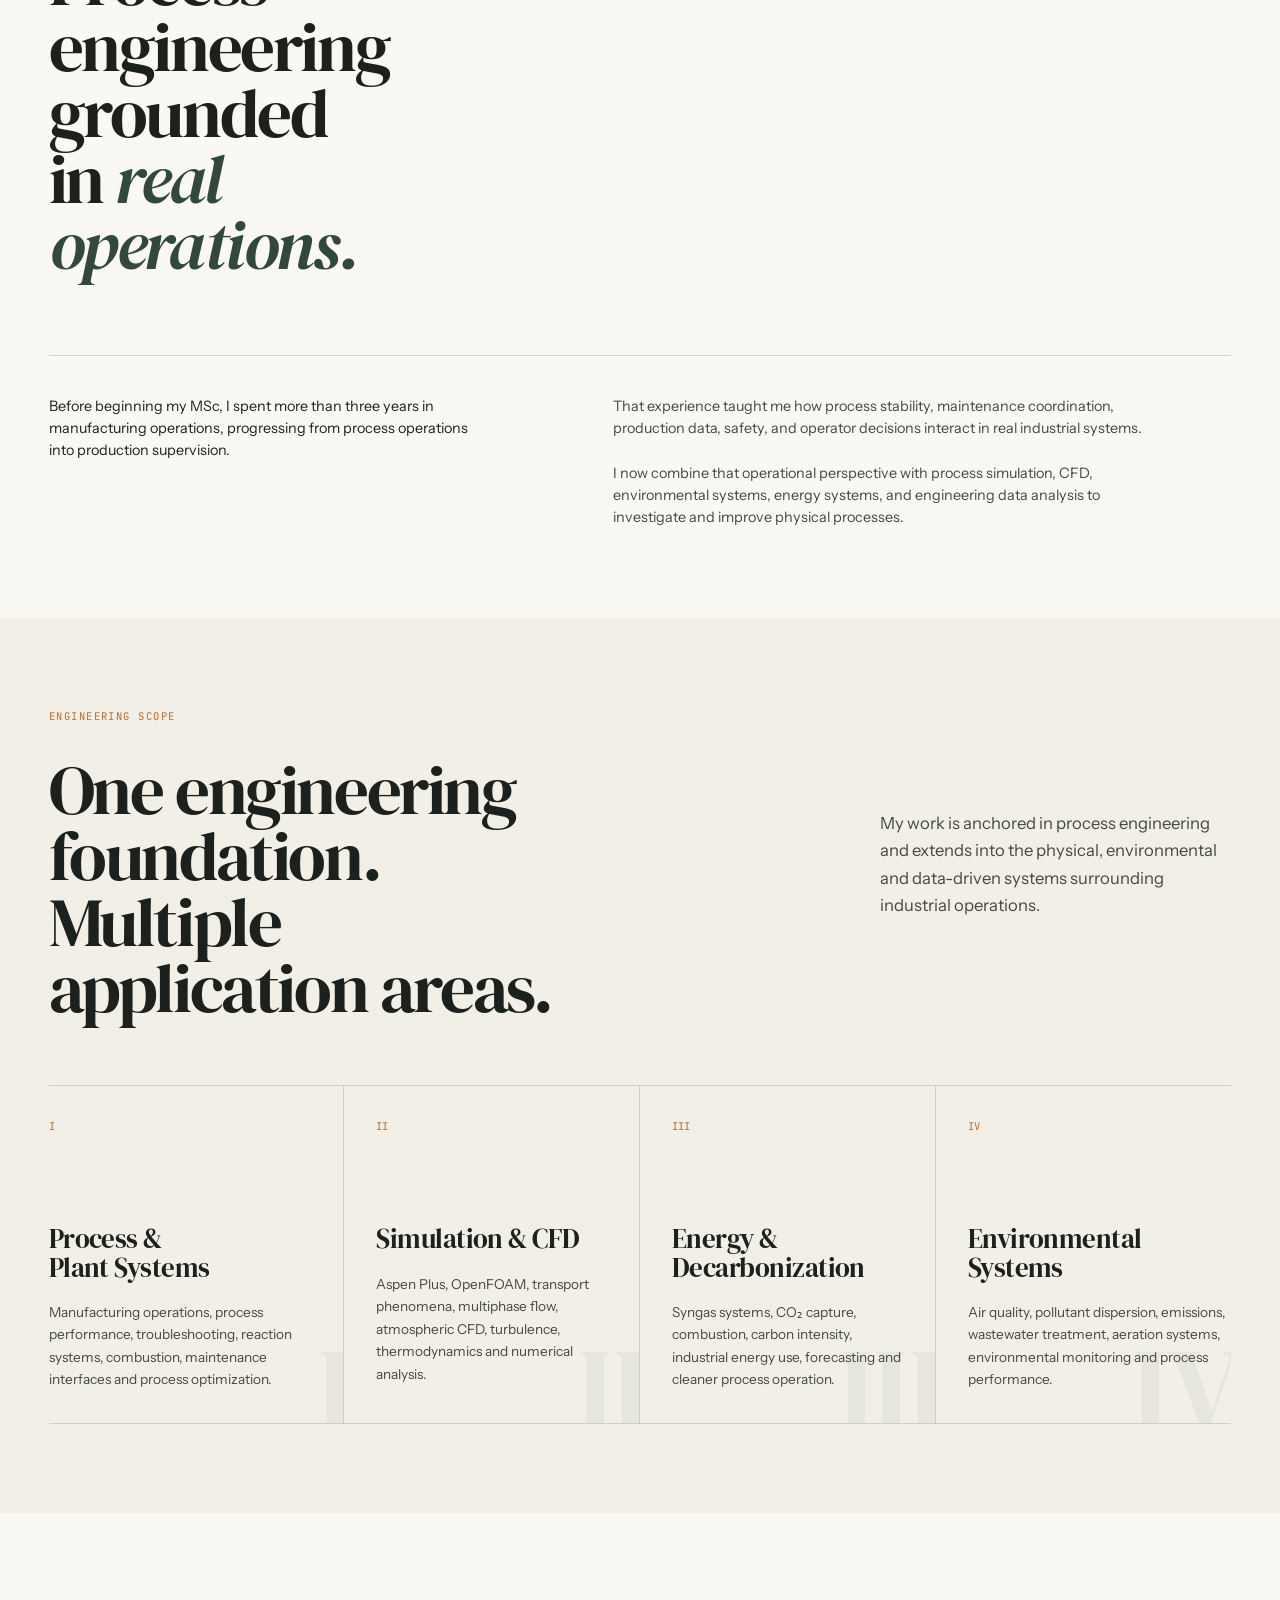
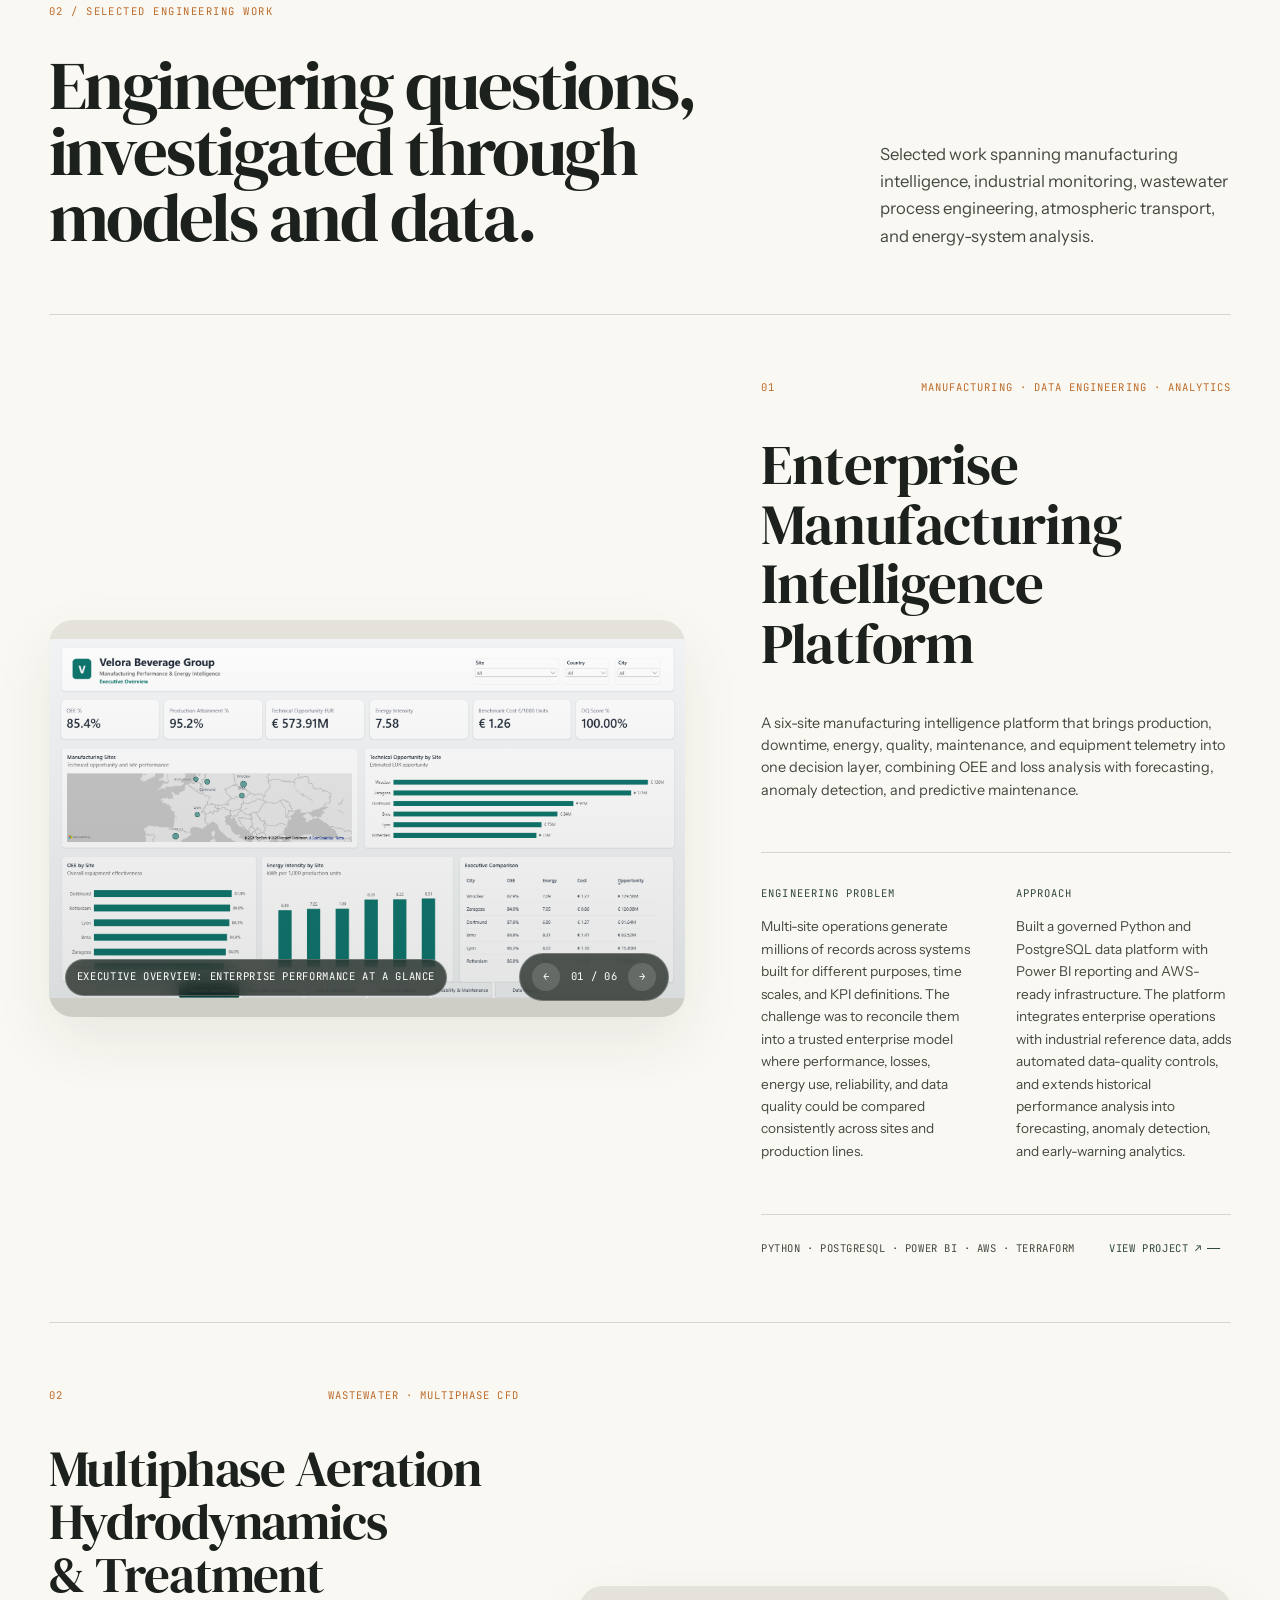
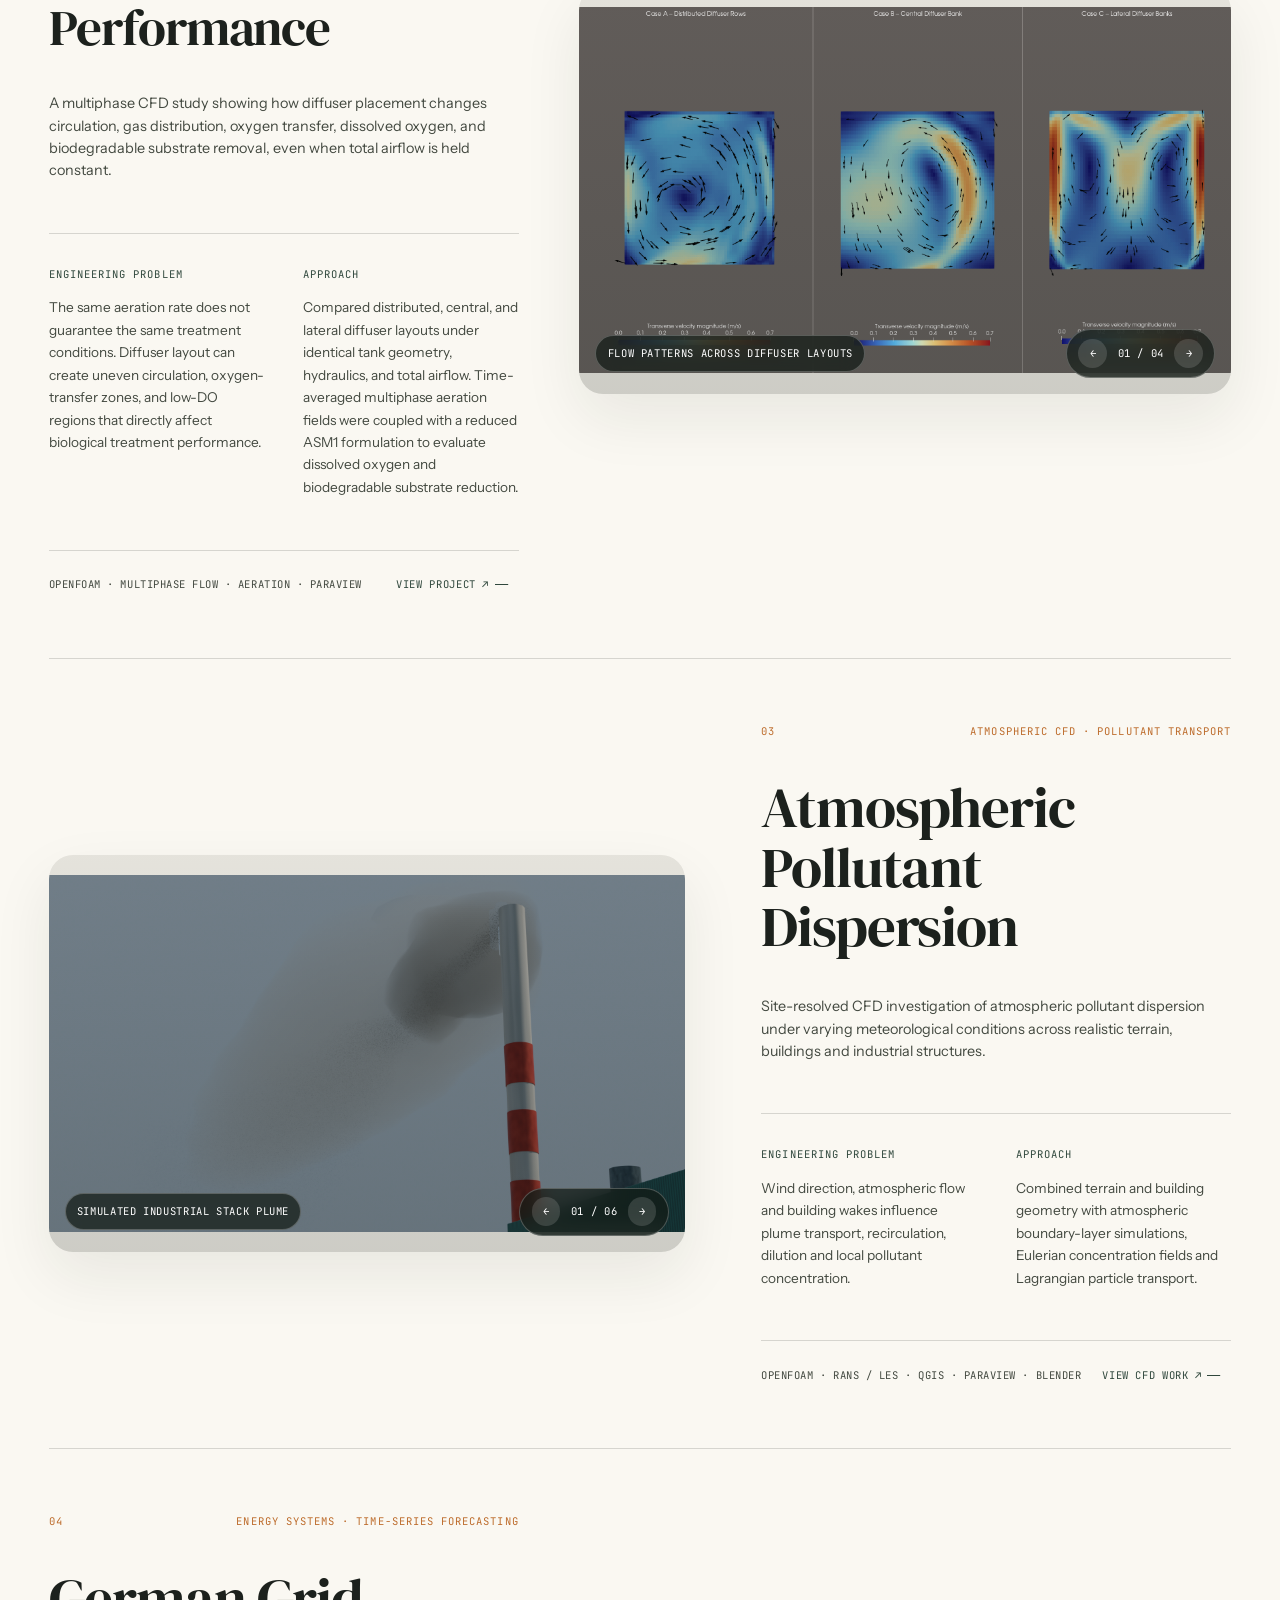
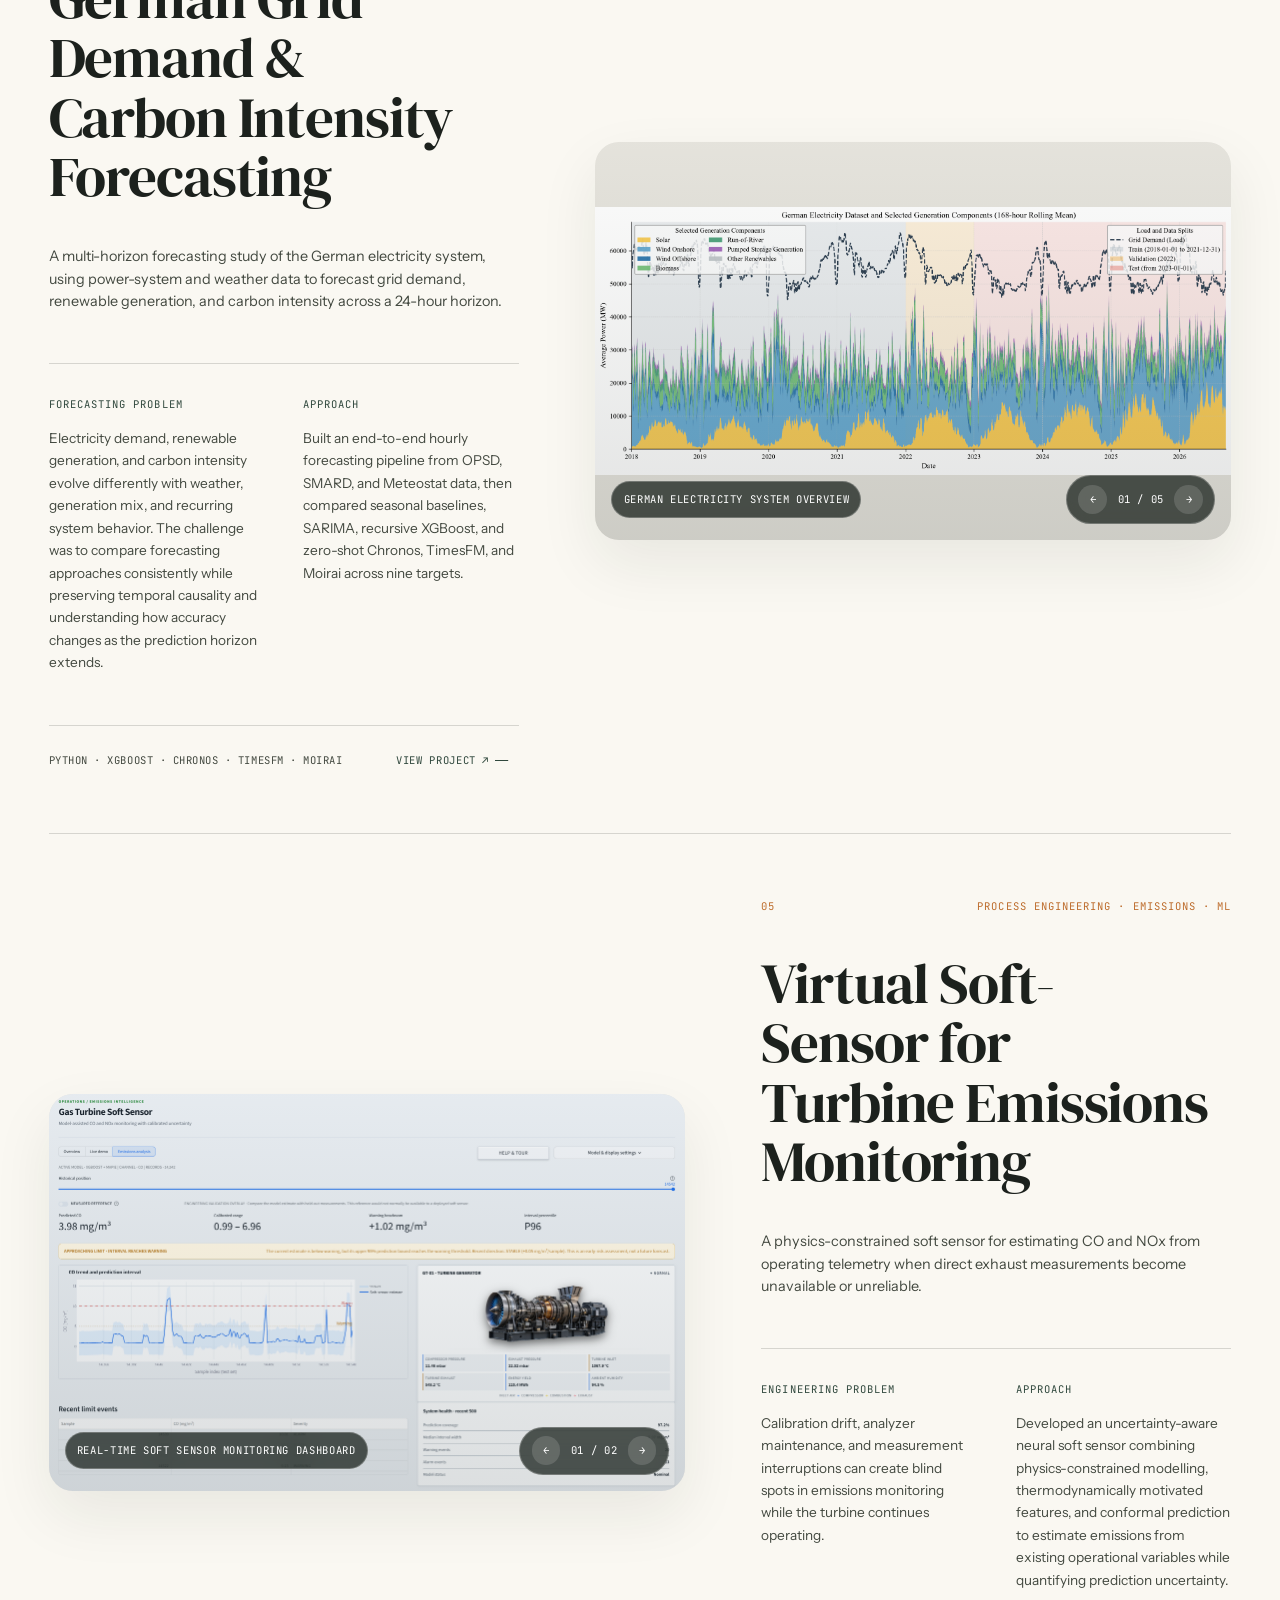
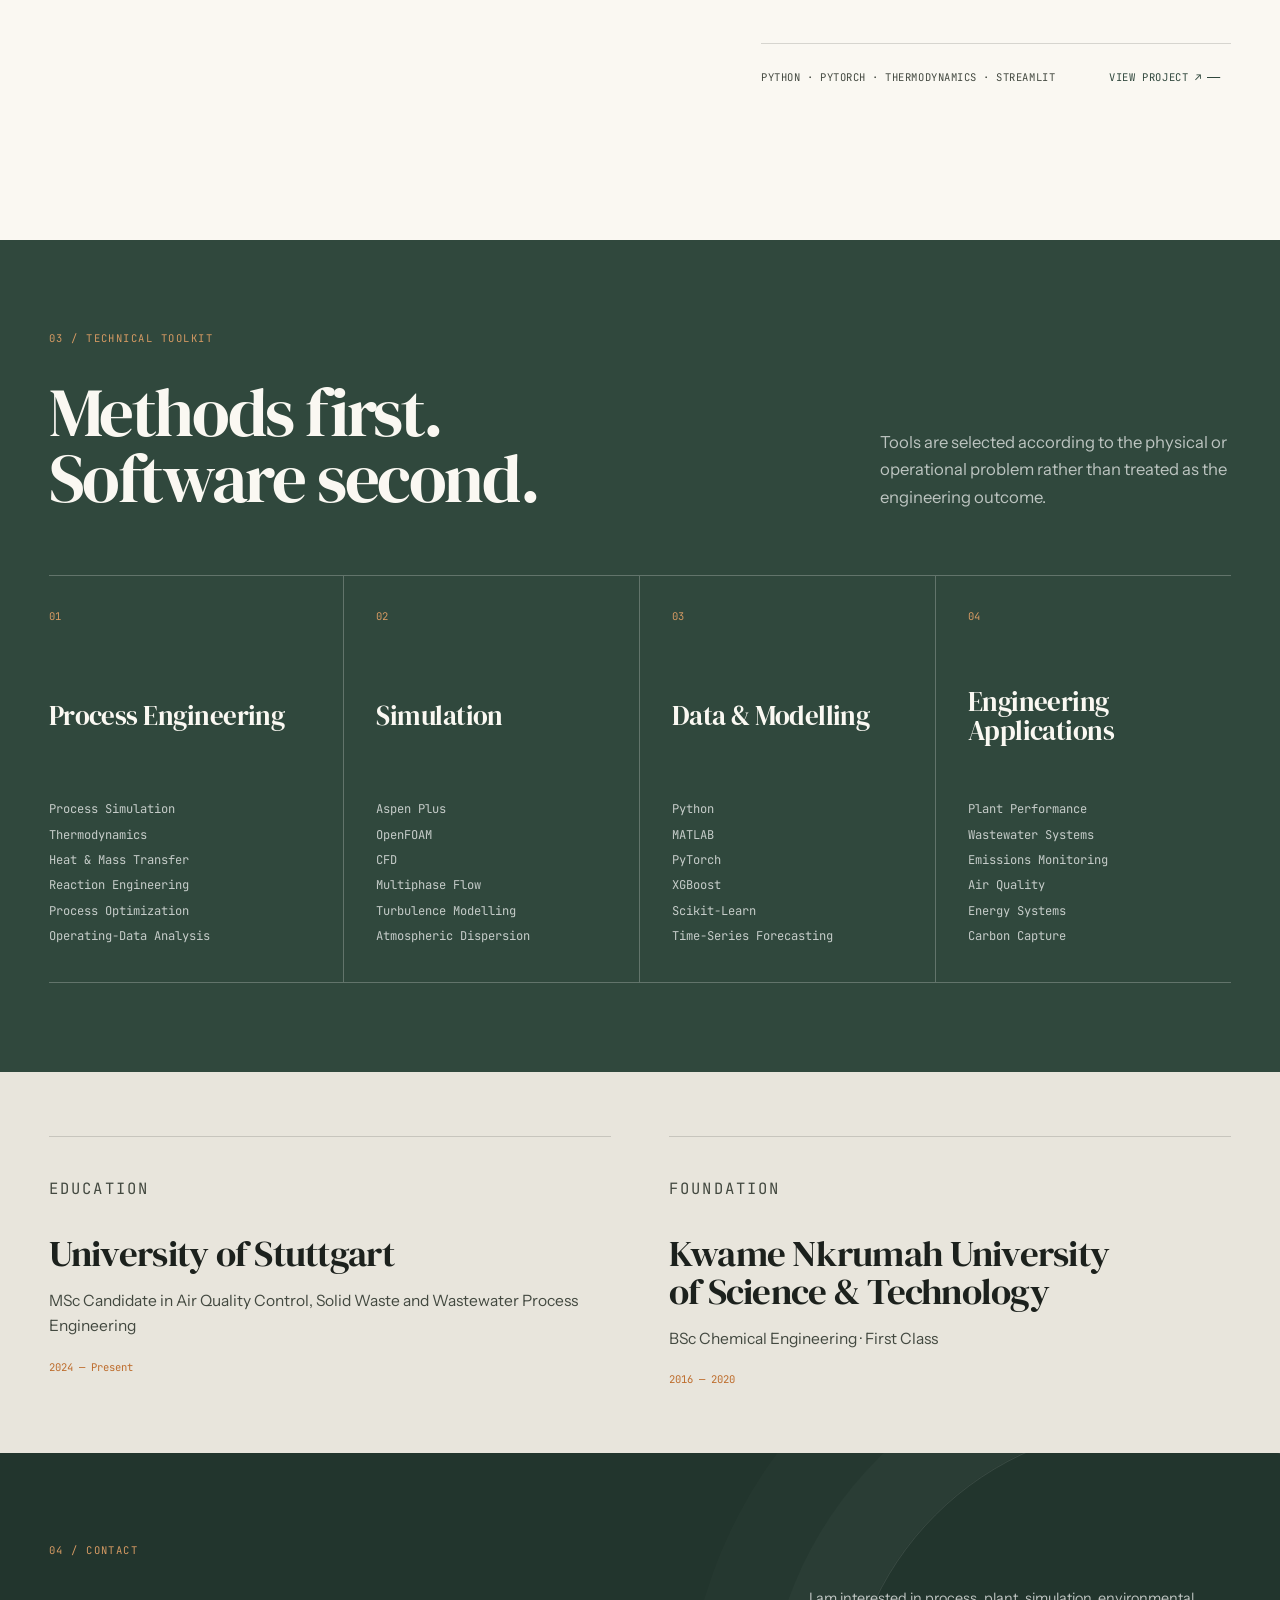
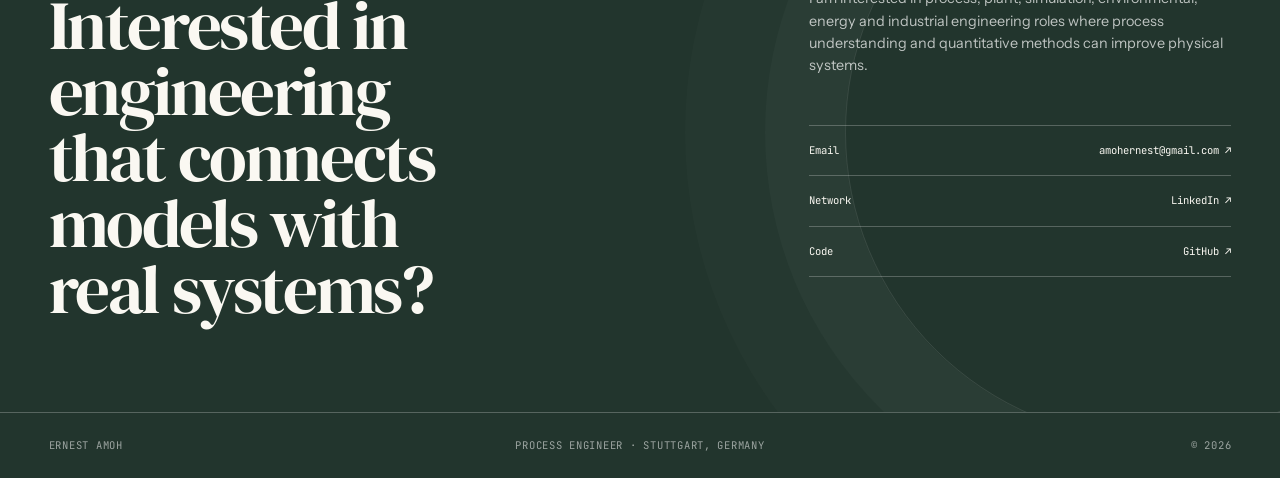
==== commit de1d8a58: "Update README.md and refine zproject 4 details" ====
--- a/index.html
+++ b/index.html
@@ -469,26 +469,22 @@
             <div class="project-media project-media-forecast project-gallery" data-gallery
               aria-label="German electricity forecasting project images">
               <div class="project-gallery-track">
-                <figure class="project-gallery-slide is-active"
-                  data-gallery-label="German electricity system overview">
+                <figure class="project-gallery-slide is-active" data-gallery-label="German electricity system overview">
                   <img src="assets/images/project-4-01.png"
                     alt="German electricity dataset showing load, selected generation components, and train, validation, and test periods"
                     loading="lazy" decoding="async">
                 </figure>
-                <figure class="project-gallery-slide"
-                  data-gallery-label="Rolling h=1 load forecasts">
+                <figure class="project-gallery-slide" data-gallery-label="Rolling h=1 load forecasts">
                   <img src="assets/images/project-4-02.png"
                     alt="Rolling one-hour-ahead German load forecasts from XGBoost, Chronos, TimesFM, and Moirai compared with actual load"
                     loading="lazy" decoding="async">
                 </figure>
-                <figure class="project-gallery-slide"
-                  data-gallery-label="Carbon intensity vs residual load">
+                <figure class="project-gallery-slide" data-gallery-label="Carbon intensity vs residual load">
                   <img src="assets/images/project-4-03.png"
                     alt="Density relationship between German electricity carbon intensity and residual load"
                     loading="lazy" decoding="async">
                 </figure>
-                <figure class="project-gallery-slide"
-                  data-gallery-label="Seasonal and diurnal carbon profile">
+                <figure class="project-gallery-slide" data-gallery-label="Seasonal and diurnal carbon profile">
                   <img src="assets/images/project-4-04.png"
                     alt="Heatmap of German electricity carbon intensity by month and hour of day" loading="lazy"
                     decoding="async">
@@ -538,9 +534,7 @@
                 <p>
                   Built an end-to-end hourly forecasting pipeline from OPSD, SMARD, and Meteostat data, then compared
                   seasonal baselines, SARIMA, recursive XGBoost, and zero-shot Chronos, TimesFM, and Moirai across nine
-                  targets. The results showed that no single approach dominates: XGBoost was strongest for one-hour
-                  load forecasting, while foundation models remained highly competitive across renewable-generation
-                  targets and longer load horizons.
+                  targets.
                 </p>
               </div>
             </div>
@@ -723,4 +717,4 @@
   <script src="assets/js/main.js"></script>
 </body>
 
-</html>
+</html>
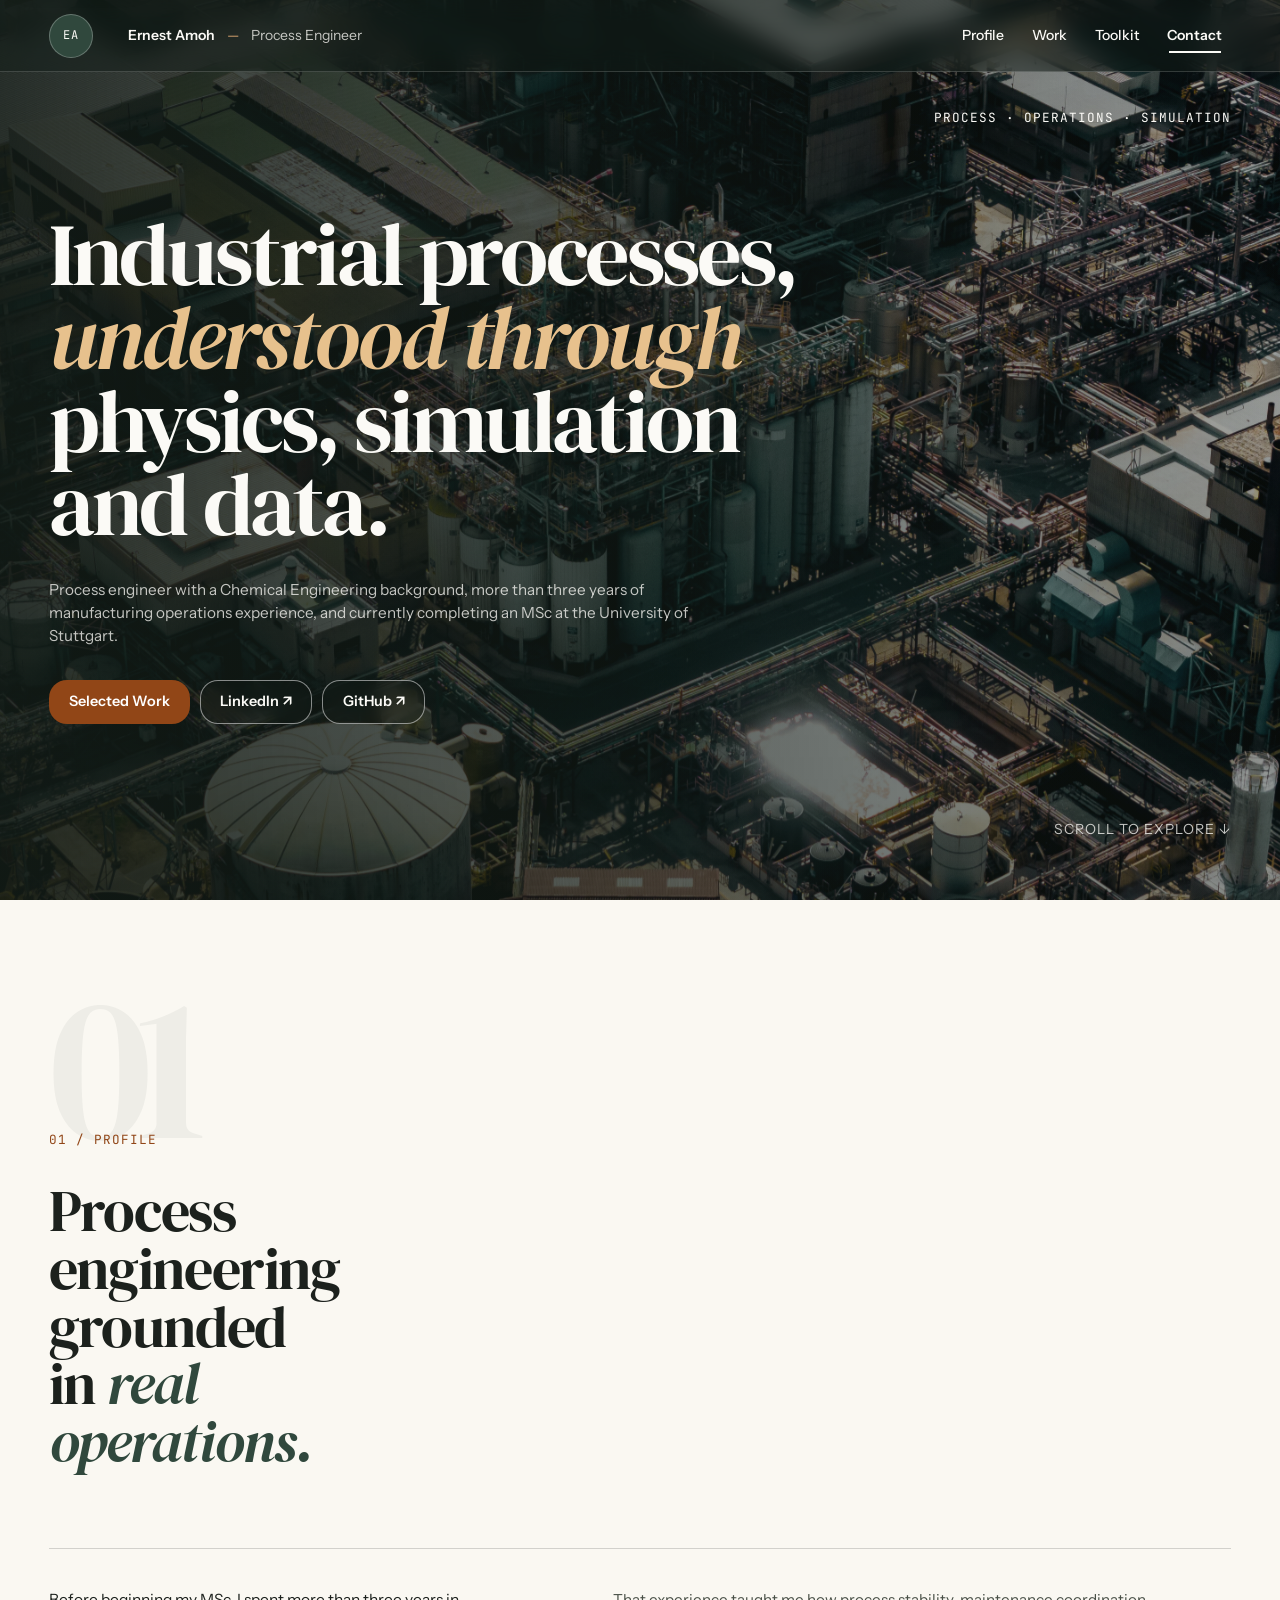
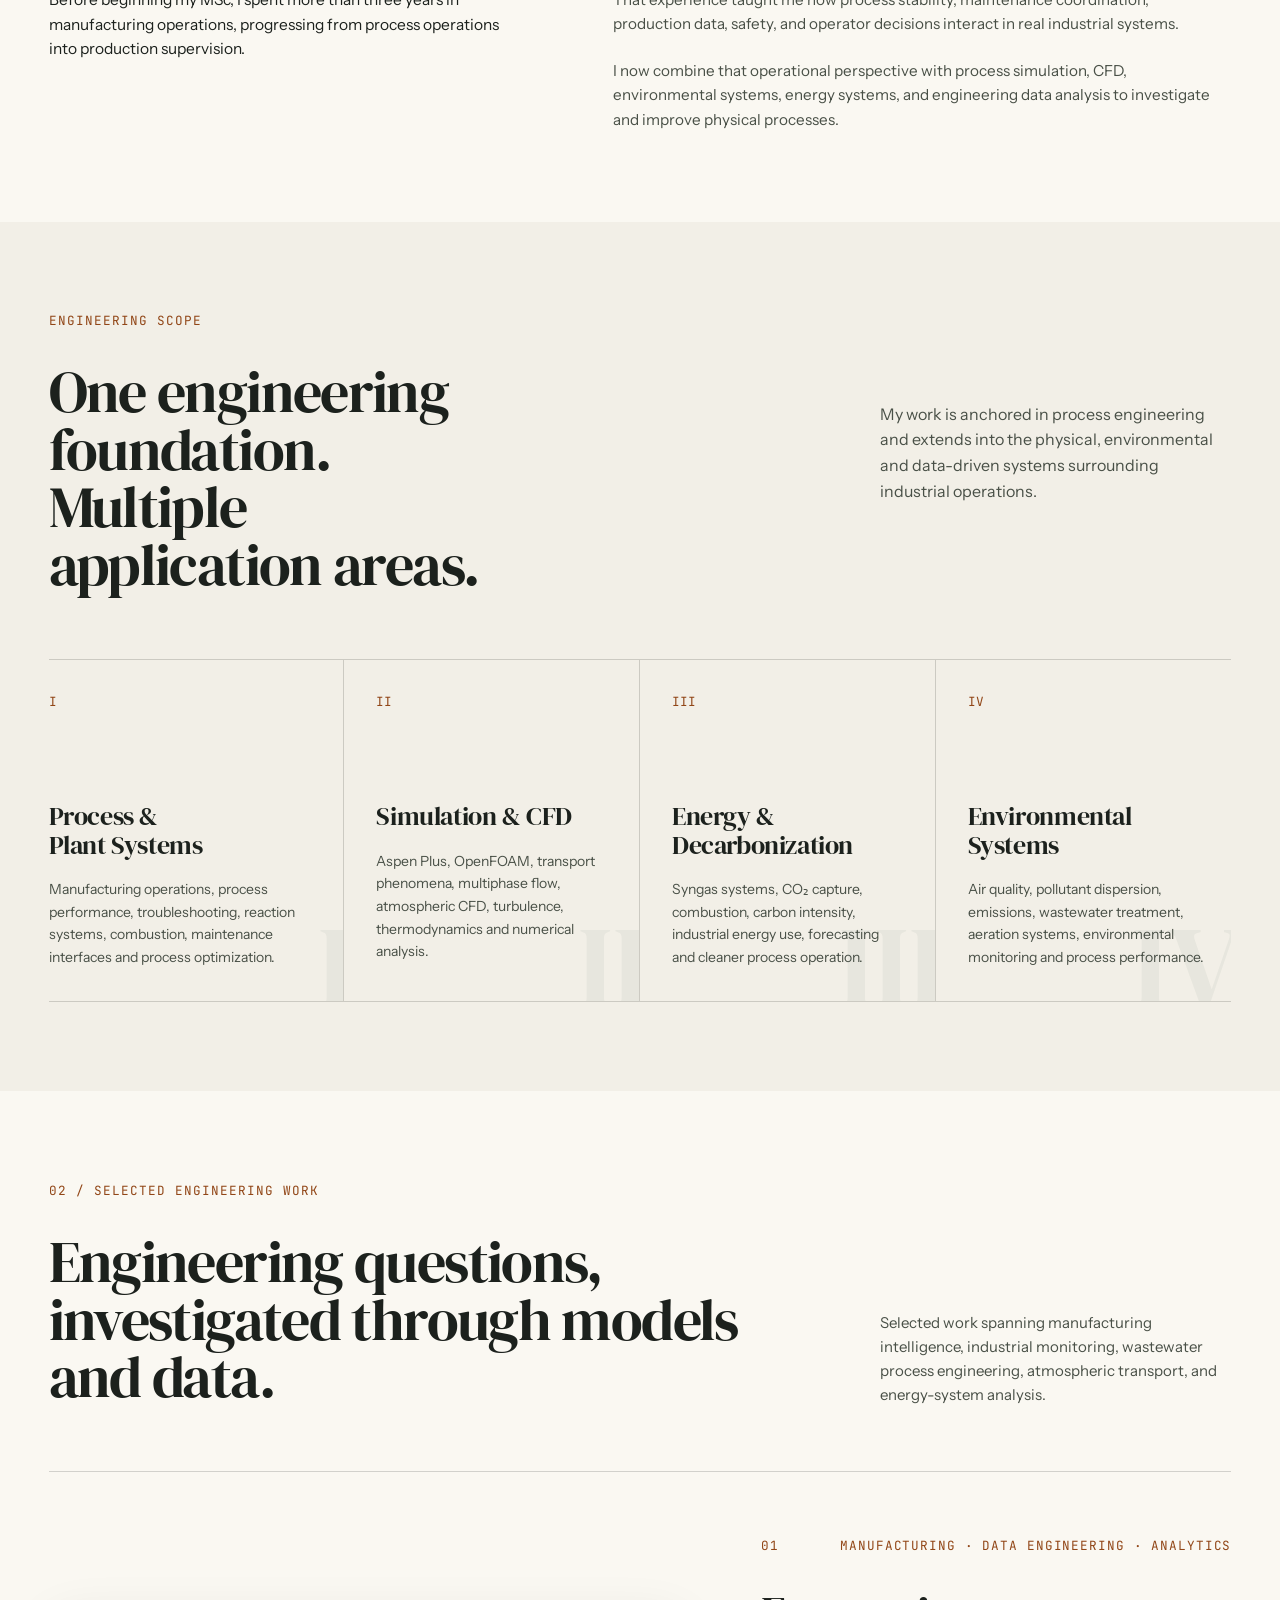
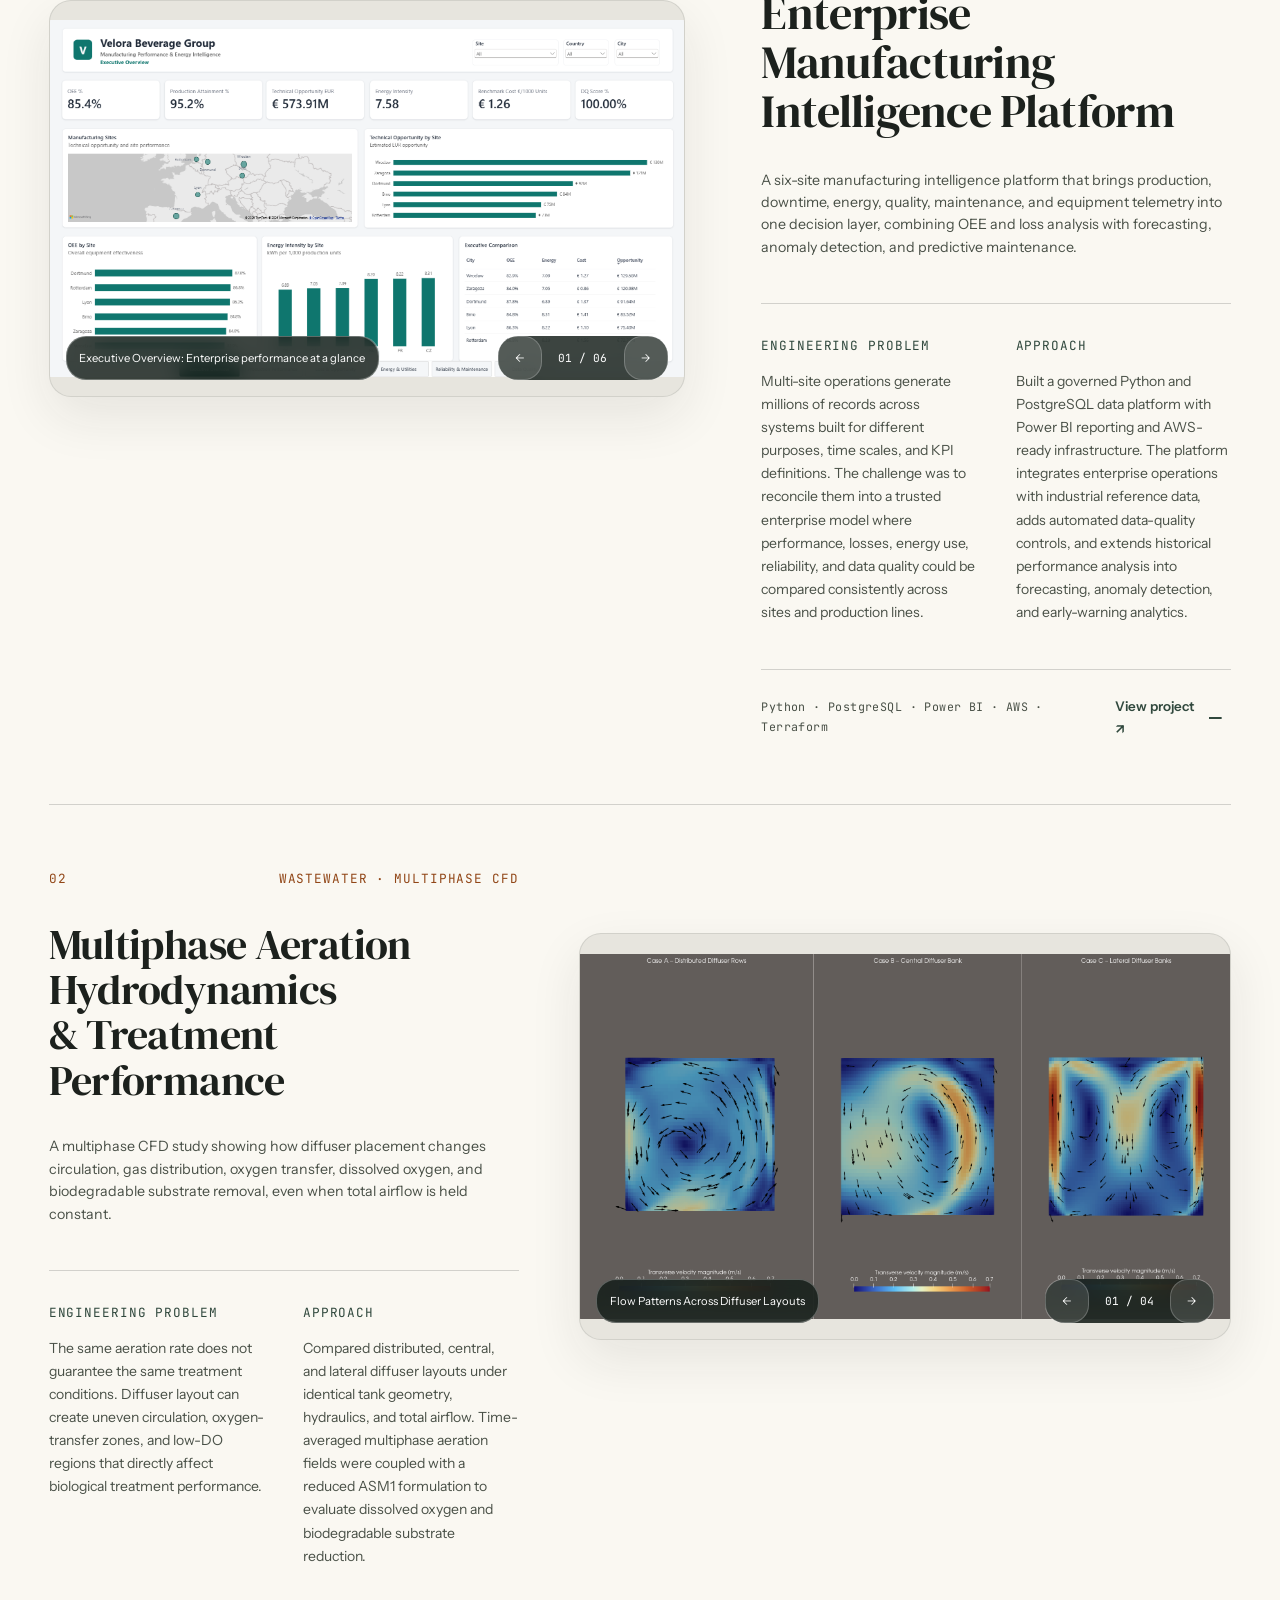
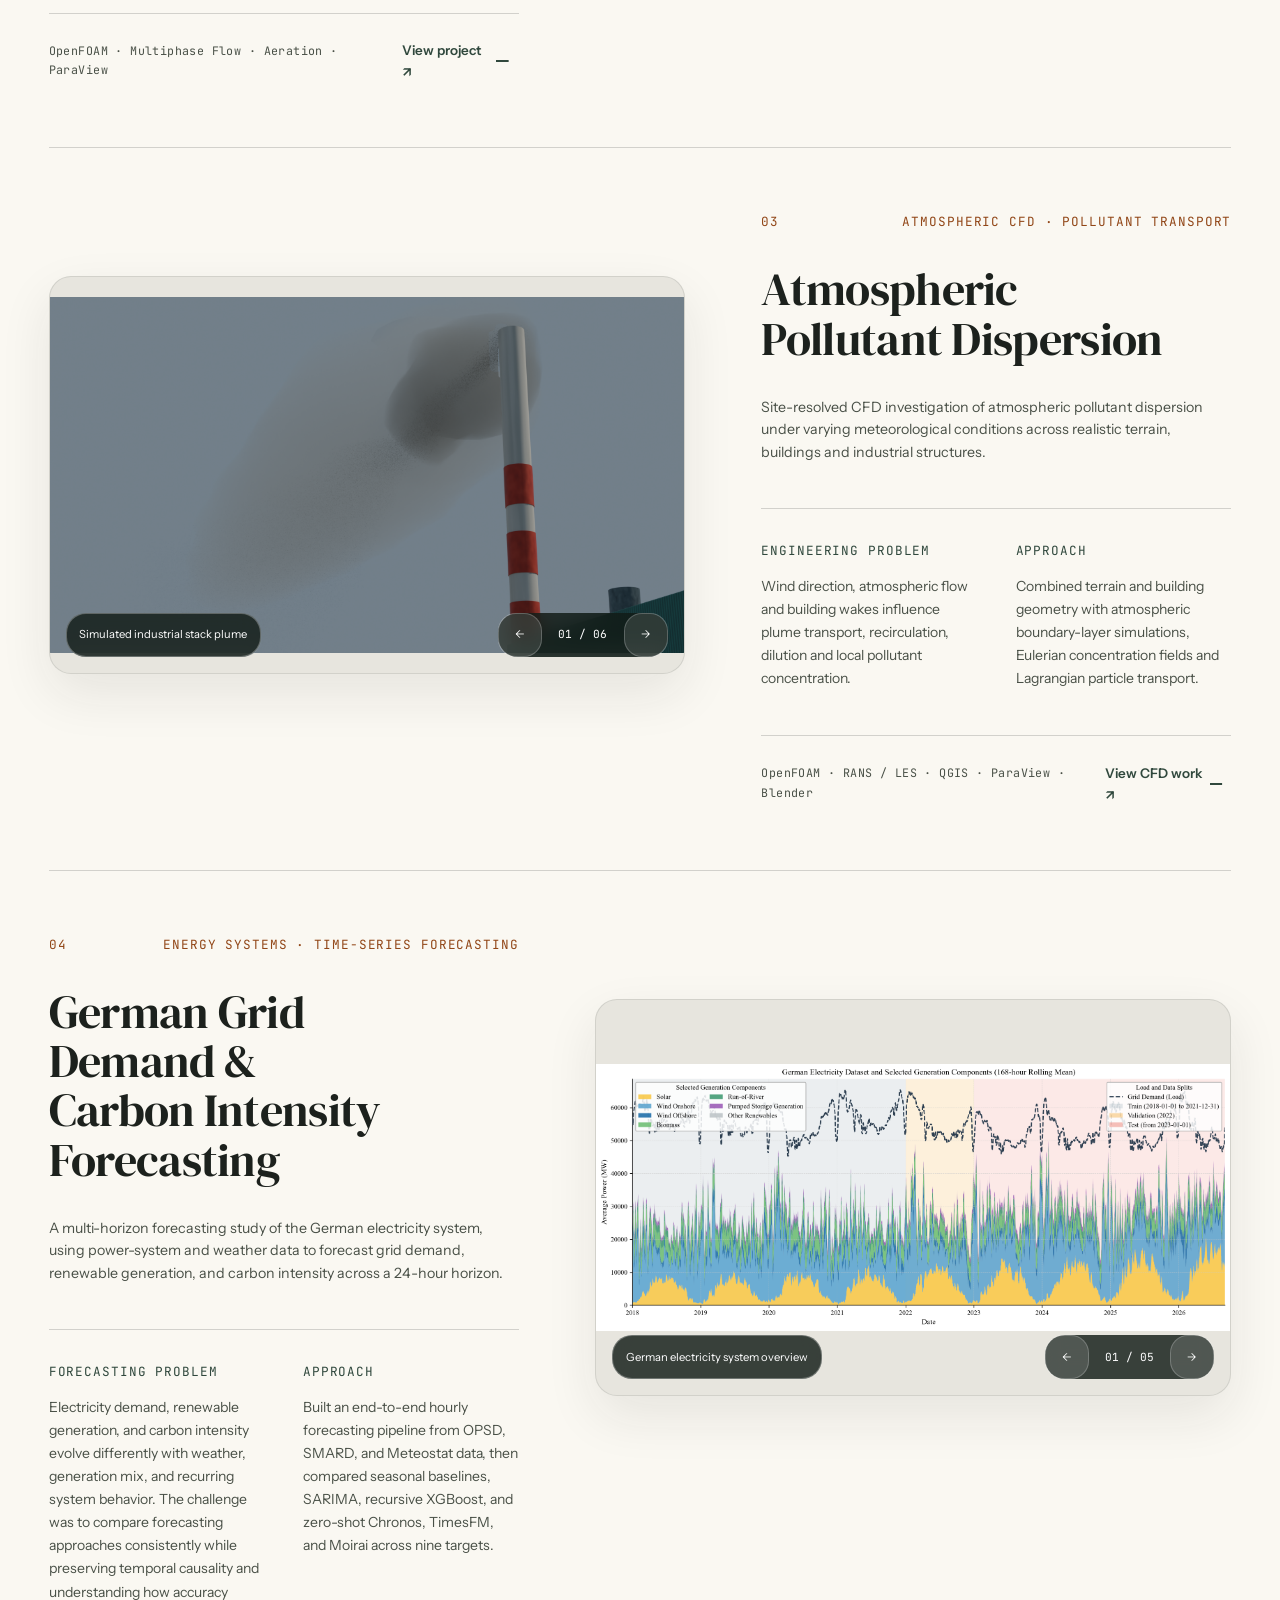
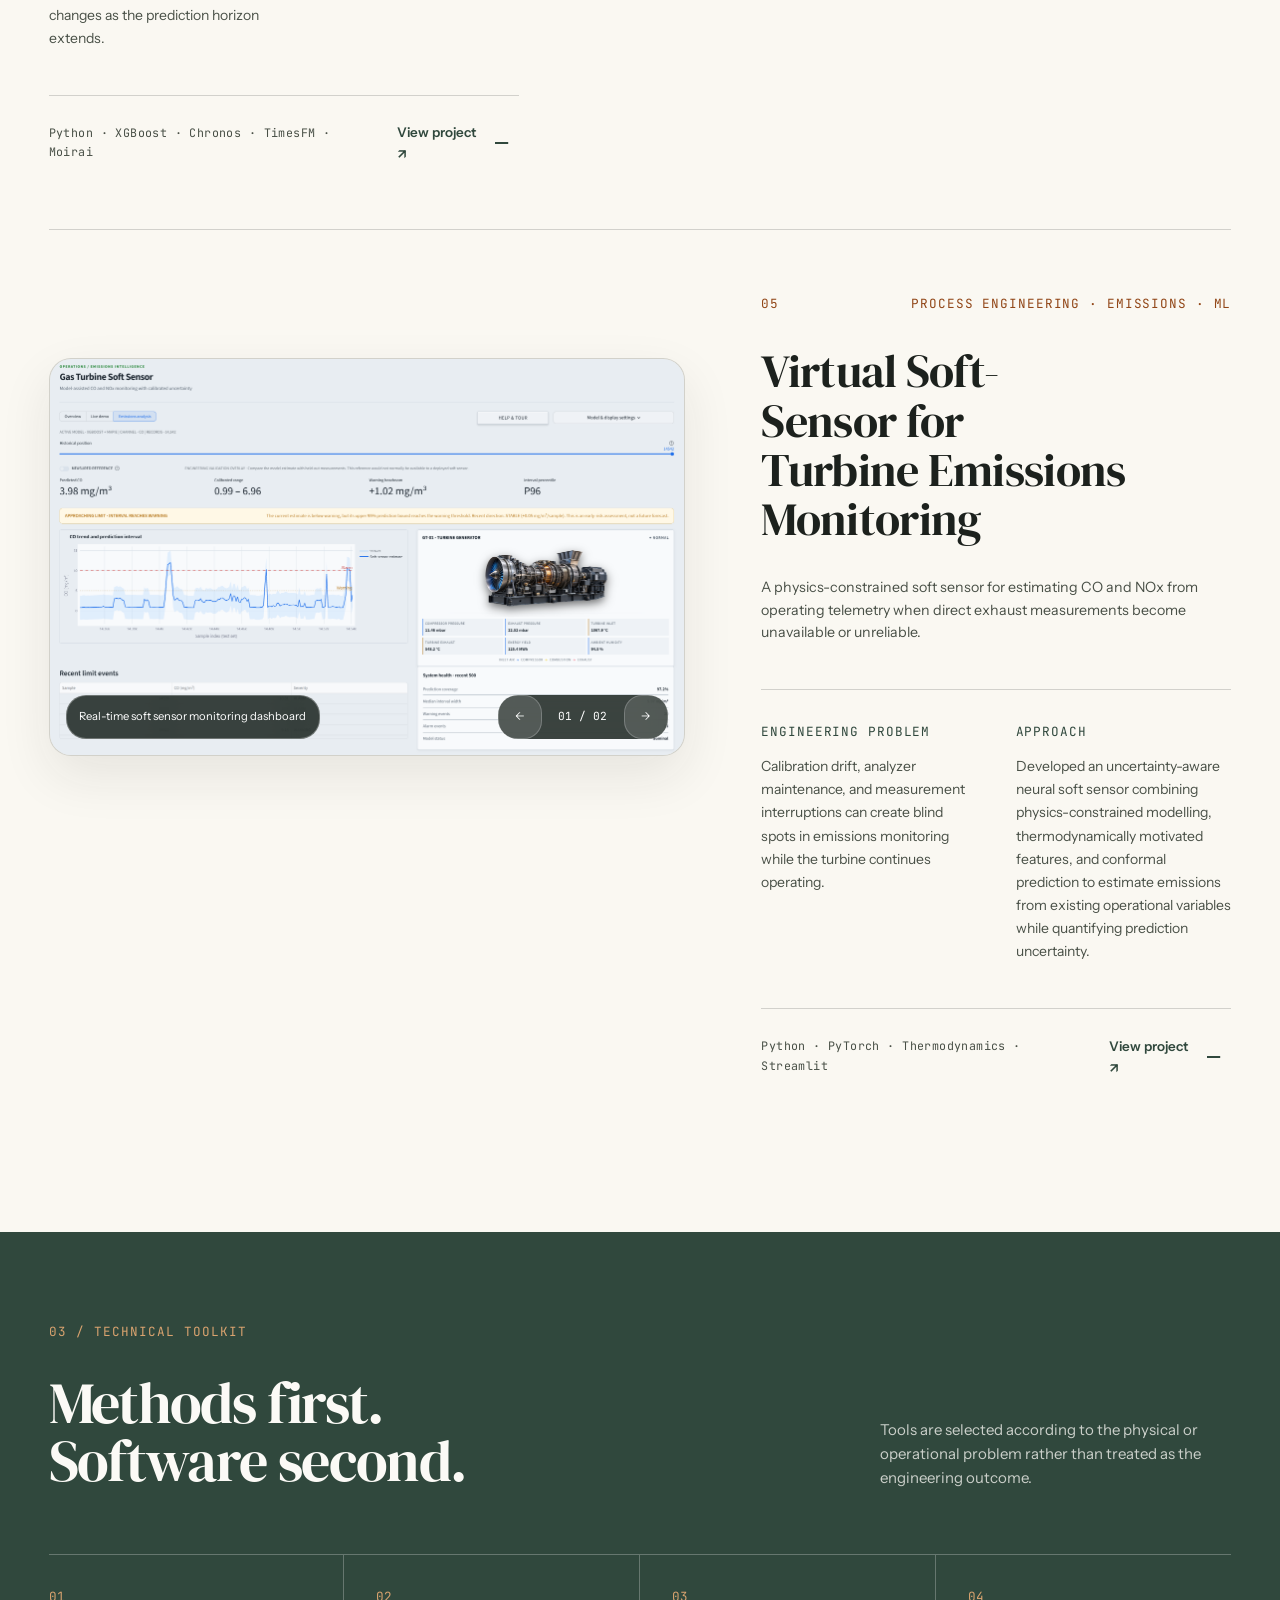
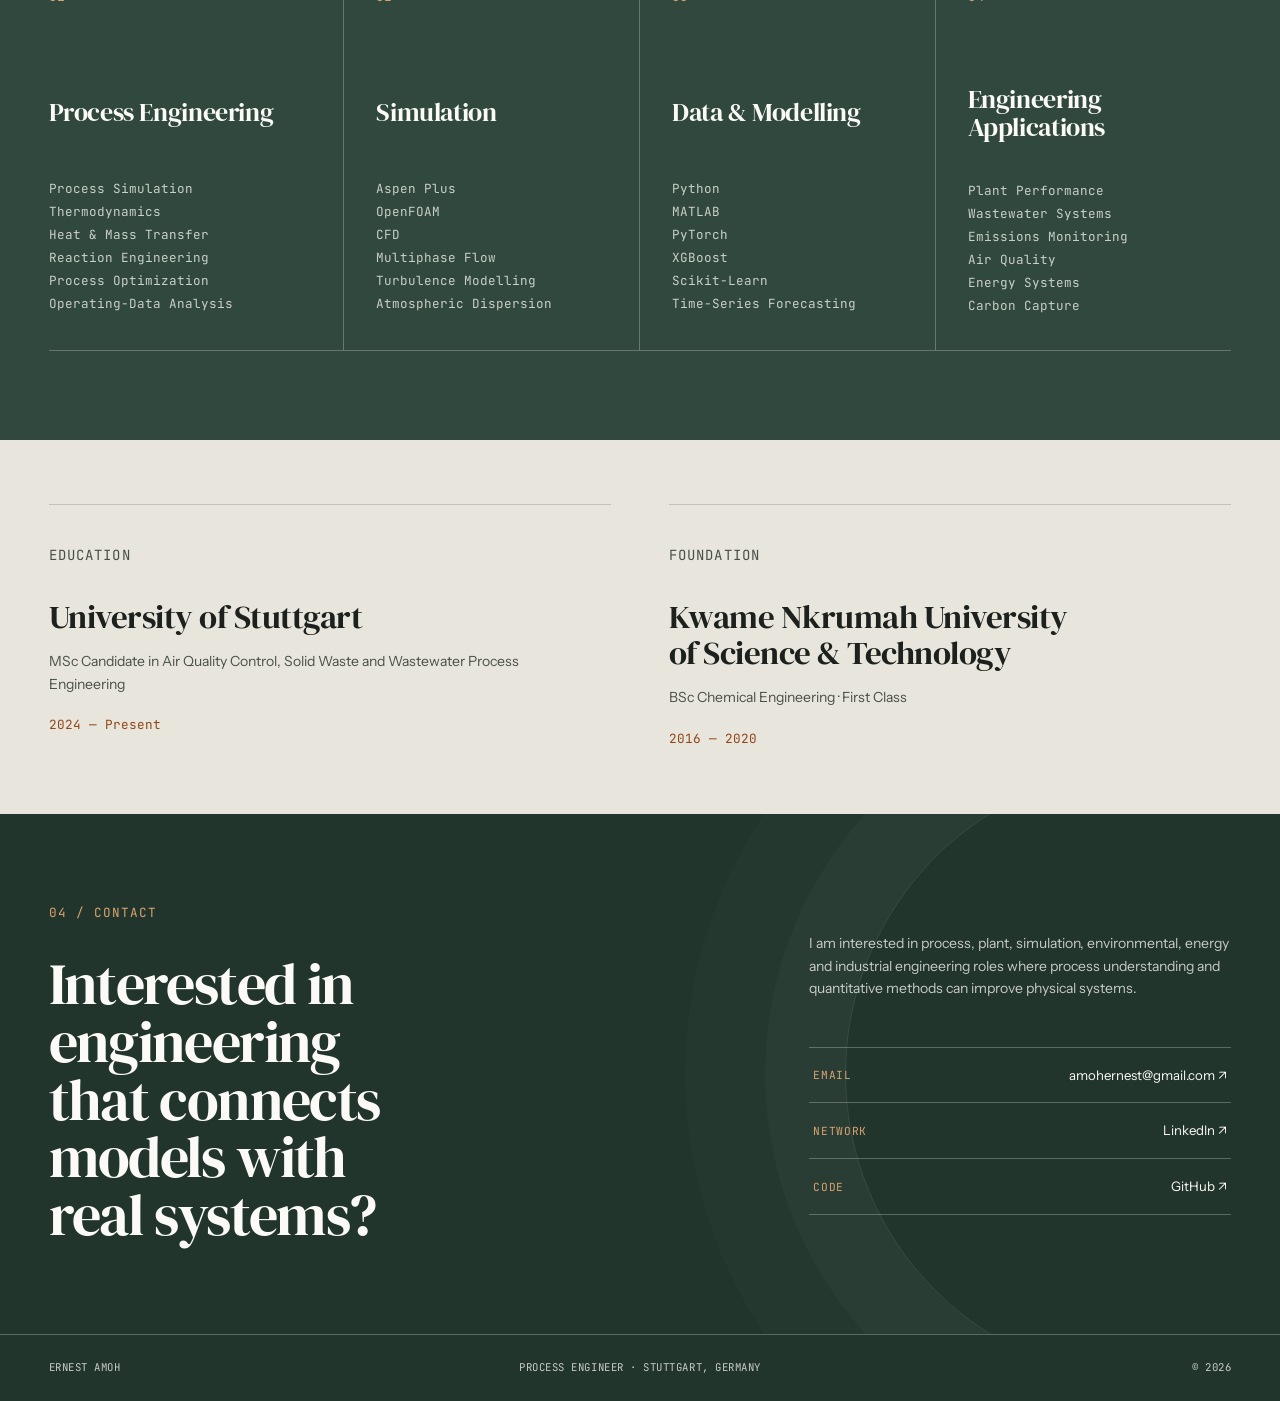
==== commit df1d27ad: "Refine page elements" ====
--- a/index.html
+++ b/index.html
@@ -24,6 +24,7 @@
 
   <link rel="preconnect" href="https://fonts.googleapis.com">
   <link rel="preconnect" href="https://fonts.gstatic.com" crossorigin>
+  <link rel="preload" as="image" href="assets/images/hero-process-plant.jpg" fetchpriority="high">
   <link
     href="https://fonts.googleapis.com/css2?family=DM+Serif+Display:ital@0;1&family=Instrument+Sans:wght@400;500;600&family=JetBrains+Mono:wght@400;500&display=swap"
     rel="stylesheet">
@@ -216,38 +217,57 @@
               <div class="project-gallery-track">
                 <figure class="project-gallery-slide is-active"
                   data-gallery-label="Executive Overview: Enterprise performance at a glance">
-                  <img src="assets/images/manufacturing-intelligence-executive-overview.png"
-                    alt="Executive overview showing enterprise manufacturing performance at a glance" loading="lazy"
-                    decoding="async">
+                  <button class="project-gallery-open" type="button"
+                    aria-label="Open Executive Overview image full size">
+                    <img src="assets/images/manufacturing-intelligence-executive-overview.png" width="1834"
+                      height="1035" alt="Executive overview showing enterprise manufacturing performance at a glance"
+                      loading="lazy" decoding="async">
+                  </button>
                 </figure>
                 <figure class="project-gallery-slide"
                   data-gallery-label="Production Performance: OEE, attainment and forecast">
-                  <img src="assets/images/manufacturing-intelligence-production-performance.png"
-                    alt="Production performance dashboard showing OEE, attainment and forecast" loading="lazy"
-                    decoding="async">
+                  <button class="project-gallery-open" type="button"
+                    aria-label="Open Production Performance image full size">
+                    <img src="assets/images/manufacturing-intelligence-production-performance.png" width="1836"
+                      height="1033" alt="Production performance dashboard showing OEE, attainment and forecast"
+                      loading="lazy" decoding="async">
+                  </button>
                 </figure>
                 <figure class="project-gallery-slide"
                   data-gallery-label="Loss &amp; Opportunity: Loss drivers and opportunity">
-                  <img src="assets/images/manufacturing-intelligence-loss-opportunity.png"
-                    alt="Loss and opportunity dashboard showing manufacturing loss drivers and modeled opportunity"
-                    loading="lazy" decoding="async">
+                  <button class="project-gallery-open" type="button"
+                    aria-label="Open Loss and Opportunity image full size">
+                    <img src="assets/images/manufacturing-intelligence-loss-opportunity.png" width="1840"
+                      height="1033"
+                      alt="Loss and opportunity dashboard showing manufacturing loss drivers and modeled opportunity"
+                      loading="lazy" decoding="async">
+                  </button>
                 </figure>
                 <figure class="project-gallery-slide"
                   data-gallery-label="Energy &amp; Utilities: Energy performance and anomalies">
-                  <img src="assets/images/manufacturing-intelligence-energy-utilities.png"
-                    alt="Energy and utilities dashboard showing energy performance and anomalies" loading="lazy"
-                    decoding="async">
+                  <button class="project-gallery-open" type="button"
+                    aria-label="Open Energy and Utilities image full size">
+                    <img src="assets/images/manufacturing-intelligence-energy-utilities.png" width="1837" height="1033"
+                      alt="Energy and utilities dashboard showing energy performance and anomalies" loading="lazy"
+                      decoding="async">
+                  </button>
                 </figure>
                 <figure class="project-gallery-slide"
                   data-gallery-label="Reliability &amp; Maintenance: Failures, downtime and reliability">
-                  <img src="assets/images/manufacturing-intelligence-reliability-maintenance.png"
-                    alt="Reliability and maintenance dashboard showing failures, downtime and reliability"
-                    loading="lazy" decoding="async">
+                  <button class="project-gallery-open" type="button"
+                    aria-label="Open Reliability and Maintenance image full size">
+                    <img src="assets/images/manufacturing-intelligence-reliability-maintenance.png" width="1723"
+                      height="967"
+                      alt="Reliability and maintenance dashboard showing failures, downtime and reliability"
+                      loading="lazy" decoding="async">
+                  </button>
                 </figure>
                 <figure class="project-gallery-slide"
                   data-gallery-label="Data Quality: Data quality and validation status">
-                  <img src="assets/images/manufacturing-intelligence-data-quality.png"
-                    alt="Data quality dashboard showing validation and quality status" loading="lazy" decoding="async">
+                  <button class="project-gallery-open" type="button" aria-label="Open Data Quality image full size">
+                    <img src="assets/images/manufacturing-intelligence-data-quality.png" width="1716" height="964"
+                      alt="Data quality dashboard showing validation and quality status" loading="lazy" decoding="async">
+                  </button>
                 </figure>
               </div>
               <div class="project-gallery-ui">
@@ -312,21 +332,33 @@
               <div class="project-gallery-track">
                 <figure class="project-gallery-slide is-active"
                   data-gallery-label="Flow Patterns Across Diffuser Layouts">
-                  <img src="assets/images/project-2-01.png"
-                    alt="Flow patterns across wastewater aeration diffuser layouts" loading="lazy" decoding="async">
+                  <button class="project-gallery-open" type="button"
+                    aria-label="Open Flow Patterns Across Diffuser Layouts image full size">
+                    <img src="assets/images/project-2-01.png" width="1920" height="1080"
+                      alt="Flow patterns across wastewater aeration diffuser layouts" loading="lazy" decoding="async">
+                  </button>
                 </figure>
                 <figure class="project-gallery-slide" data-gallery-label="Diffuser Layout Configurations">
-                  <img src="assets/images/project-2-02.png"
-                    alt="Comparison of wastewater aeration diffuser configurations" loading="lazy" decoding="async">
+                  <button class="project-gallery-open" type="button"
+                    aria-label="Open Diffuser Layout Configurations image full size">
+                    <img src="assets/images/project-2-02.png" width="1920" height="1080"
+                      alt="Comparison of wastewater aeration diffuser configurations" loading="lazy" decoding="async">
+                  </button>
                 </figure>
                 <figure class="project-gallery-slide" data-gallery-label="Mean Air Volume Fraction">
-                  <img src="assets/images/project-2-03.png" alt="Time-averaged air distribution in an aeration tank"
-                    loading="lazy" decoding="async">
+                  <button class="project-gallery-open" type="button"
+                    aria-label="Open Mean Air Volume Fraction image full size">
+                    <img src="assets/images/project-2-03.png" width="1920" height="1080"
+                      alt="Time-averaged air distribution in an aeration tank" loading="lazy" decoding="async">
+                  </button>
                 </figure>
                 <figure class="project-gallery-slide" data-gallery-label="Outlet Biodegradable Substrate COD">
-                  <img src="assets/images/project-2-04.png"
-                    alt="Biodegradable chemical oxygen demand distribution in an aeration tank" loading="lazy"
-                    decoding="async">
+                  <button class="project-gallery-open" type="button"
+                    aria-label="Open Outlet Biodegradable Substrate COD image full size">
+                    <img src="assets/images/project-2-04.png" width="650" height="450"
+                      alt="Biodegradable chemical oxygen demand distribution in an aeration tank" loading="lazy"
+                      decoding="async">
+                  </button>
                 </figure>
               </div>
               <div class="project-gallery-ui">
@@ -387,29 +419,47 @@
               aria-label="Atmospheric dispersion project images">
               <div class="project-gallery-track">
                 <figure class="project-gallery-slide is-active" data-gallery-label="Simulated industrial stack plume">
-                  <img src="assets/images/project-3-01.png" alt="Simulated industrial stack plume" loading="lazy"
-                    decoding="async">
+                  <button class="project-gallery-open" type="button"
+                    aria-label="Open Simulated industrial stack plume image full size">
+                    <img src="assets/images/project-3-01.png" width="1920" height="1080"
+                      alt="Simulated industrial stack plume" loading="lazy" decoding="async">
+                  </button>
                 </figure>
                 <figure class="project-gallery-slide" data-gallery-label="CFD computational domain and mesh">
-                  <img src="assets/images/project-3-02.png" alt="Atmospheric CFD computational domain and mesh"
-                    loading="lazy" decoding="async">
+                  <button class="project-gallery-open" type="button"
+                    aria-label="Open CFD computational domain and mesh image full size">
+                    <img src="assets/images/project-3-02.png" width="1920" height="1080"
+                      alt="Atmospheric CFD computational domain and mesh" loading="lazy" decoding="async">
+                  </button>
                 </figure>
                 <figure class="project-gallery-slide" data-gallery-label="Plume spread under varying wind speeds">
-                  <img src="assets/images/project-3-03.png" alt="Pollutant plume spread under varying wind speeds"
-                    loading="lazy" decoding="async">
+                  <button class="project-gallery-open" type="button"
+                    aria-label="Open Plume spread under varying wind speeds image full size">
+                    <img src="assets/images/project-3-03.png" width="1954" height="1474"
+                      alt="Pollutant plume spread under varying wind speeds" loading="lazy" decoding="async">
+                  </button>
                 </figure>
                 <figure class="project-gallery-slide" data-gallery-label="Transient plume rise and dispersion">
-                  <img src="assets/images/project-3-04.png"
-                    alt="Transient industrial plume rise and atmospheric dispersion" loading="lazy" decoding="async">
+                  <button class="project-gallery-open" type="button"
+                    aria-label="Open Transient plume rise and dispersion image full size">
+                    <img src="assets/images/project-3-04.png" width="2118" height="1769"
+                      alt="Transient industrial plume rise and atmospheric dispersion" loading="lazy" decoding="async">
+                  </button>
                 </figure>
                 <figure class="project-gallery-slide" data-gallery-label="Dispersion under different wind directions">
-                  <img src="assets/images/project-3-05.png"
-                    alt="Atmospheric pollutant dispersion under different wind directions" loading="lazy"
-                    decoding="async">
+                  <button class="project-gallery-open" type="button"
+                    aria-label="Open Dispersion under different wind directions image full size">
+                    <img src="assets/images/project-3-05.png" width="1920" height="1080"
+                      alt="Atmospheric pollutant dispersion under different wind directions" loading="lazy"
+                      decoding="async">
+                  </button>
                 </figure>
                 <figure class="project-gallery-slide" data-gallery-label="3D industrial site model">
-                  <img src="assets/images/project-3-06.png" alt="Three-dimensional model of the industrial site"
-                    loading="lazy" decoding="async">
+                  <button class="project-gallery-open" type="button"
+                    aria-label="Open 3D industrial site model image full size">
+                    <img src="assets/images/project-3-06.png" width="1920" height="1080"
+                      alt="Three-dimensional model of the industrial site" loading="lazy" decoding="async">
+                  </button>
                 </figure>
               </div>
               <div class="project-gallery-ui">
@@ -470,29 +520,44 @@
               aria-label="German electricity forecasting project images">
               <div class="project-gallery-track">
                 <figure class="project-gallery-slide is-active" data-gallery-label="German electricity system overview">
-                  <img src="assets/images/project-4-01.png"
-                    alt="German electricity dataset showing load, selected generation components, and train, validation, and test periods"
-                    loading="lazy" decoding="async">
+                  <button class="project-gallery-open" type="button"
+                    aria-label="Open German electricity system overview image full size">
+                    <img src="assets/images/project-4-01.png" width="3634" height="1534"
+                      alt="German electricity dataset showing load, selected generation components, and train, validation, and test periods"
+                      loading="lazy" decoding="async">
+                  </button>
                 </figure>
                 <figure class="project-gallery-slide" data-gallery-label="Rolling h=1 load forecasts">
-                  <img src="assets/images/project-4-02.png"
-                    alt="Rolling one-hour-ahead German load forecasts from XGBoost, Chronos, TimesFM, and Moirai compared with actual load"
-                    loading="lazy" decoding="async">
+                  <button class="project-gallery-open" type="button"
+                    aria-label="Open Rolling h=1 load forecasts image full size">
+                    <img src="assets/images/project-4-02.png" width="3634" height="1535"
+                      alt="Rolling one-hour-ahead German load forecasts from XGBoost, Chronos, TimesFM, and Moirai compared with actual load"
+                      loading="lazy" decoding="async">
+                  </button>
                 </figure>
                 <figure class="project-gallery-slide" data-gallery-label="Carbon intensity vs residual load">
-                  <img src="assets/images/project-4-03.png"
-                    alt="Density relationship between German electricity carbon intensity and residual load"
-                    loading="lazy" decoding="async">
+                  <button class="project-gallery-open" type="button"
+                    aria-label="Open Carbon intensity vs residual load image full size">
+                    <img src="assets/images/project-4-03.png" width="2434" height="1534"
+                      alt="Density relationship between German electricity carbon intensity and residual load"
+                      loading="lazy" decoding="async">
+                  </button>
                 </figure>
                 <figure class="project-gallery-slide" data-gallery-label="Seasonal and diurnal carbon profile">
-                  <img src="assets/images/project-4-04.png"
-                    alt="Heatmap of German electricity carbon intensity by month and hour of day" loading="lazy"
-                    decoding="async">
+                  <button class="project-gallery-open" type="button"
+                    aria-label="Open Seasonal and diurnal carbon profile image full size">
+                    <img src="assets/images/project-4-04.png" width="3028" height="1384"
+                      alt="Heatmap of German electricity carbon intensity by month and hour of day" loading="lazy"
+                      decoding="async">
+                  </button>
                 </figure>
                 <figure class="project-gallery-slide" data-gallery-label="Nine-target MAE benchmark">
-                  <img src="assets/images/project-4-05.png"
-                    alt="FULL h=1 MAE benchmark across nine electricity and carbon-intensity forecast targets"
-                    loading="lazy" decoding="async">
+                  <button class="project-gallery-open" type="button"
+                    aria-label="Open Nine-target MAE benchmark image full size">
+                    <img src="assets/images/project-4-05.png" width="5227" height="4136"
+                      alt="FULL h=1 MAE benchmark across nine electricity and carbon-intensity forecast targets"
+                      loading="lazy" decoding="async">
+                  </button>
                 </figure>
               </div>
               <div class="project-gallery-ui">
@@ -554,13 +619,20 @@
               <div class="project-gallery-track">
                 <figure class="project-gallery-slide is-active"
                   data-gallery-label="Real-time soft sensor monitoring dashboard">
-                  <img src="assets/images/project-1-01.png" alt="Real-time soft sensor monitoring dashboard"
-                    loading="lazy" decoding="async">
+                  <button class="project-gallery-open" type="button"
+                    aria-label="Open Real-time soft sensor monitoring dashboard image full size">
+                    <img src="assets/images/project-1-01.png" width="2548" height="1590"
+                      alt="Real-time soft sensor monitoring dashboard" loading="lazy" decoding="async">
+                  </button>
                 </figure>
                 <figure class="project-gallery-slide"
                   data-gallery-label="ML model performance and uncertainty comparison">
-                  <img src="assets/images/project-1-02.png"
-                    alt="Machine-learning model performance and uncertainty comparison" loading="lazy" decoding="async">
+                  <button class="project-gallery-open" type="button"
+                    aria-label="Open ML model performance and uncertainty comparison image full size">
+                    <img src="assets/images/project-1-02.png" width="2337" height="1790"
+                      alt="Machine-learning model performance and uncertainty comparison" loading="lazy"
+                      decoding="async">
+                  </button>
                 </figure>
               </div>
               <div class="project-gallery-ui">
@@ -717,4 +789,4 @@
   <script src="assets/js/main.js"></script>
 </body>
 
-</html>+</html>
--- a/assets/css/variables.css
+++ b/assets/css/variables.css
@@ -1,53 +1,73 @@
 /* ============================================================
    VARIABLES.CSS
-   Fluid editorial engineering design system
+   Semantic tokens for the editorial engineering system
    ============================================================ */
 
 :root {
-  /* Backgrounds */
-  --paper: #f2efe7;
-  --paper-soft: #e8e5dc;
-  --paper-light: #faf8f2;
+  /* Surfaces */
+  --surface-primary: #f2efe7;
+  --surface-secondary: #e8e5dc;
+  --surface-elevated: #faf8f2;
+  --surface-control: rgba(250, 248, 242, 0.88);
 
-  /* Dark tones */
-  --ink: #1c211d;
-  --ink-soft: #434940;
+  /* Content */
+  --text-primary: #1c211d;
+  --text-secondary: #495047;
+  --separator: rgba(28, 33, 29, 0.18);
+  --separator-strong: rgba(28, 33, 29, 0.32);
 
-  /* Brand accents */
+  /* Brand and functional color */
   --green: #30483d;
   --green-dark: #22352d;
   --green-light: #8da395;
-  --amber: #bd6c2c;
-  --amber-soft: #d59a63;
+  --accent-functional: #914617;
+  --accent-functional-hover: #783811;
+  --accent-decorative: #bd6c2c;
+  --accent-decorative-soft: #d9a36f;
+  --focus-ring: #cf7b36;
 
-  /* Lines */
-  --line: rgba(28, 33, 29, 0.16);
-  --line-strong: rgba(28, 33, 29, 0.28);
-  --line-light: rgba(255, 255, 255, 0.24);
+  /* Dark surfaces */
+  --dark-surface: #22352d;
+  --dark-surface-text: #fbfaf6;
+  --dark-surface-secondary: rgba(251, 250, 246, 0.76);
+  --dark-separator: rgba(255, 255, 255, 0.26);
+
+  /* Compatibility aliases retained for the existing architecture */
+  --paper: var(--surface-primary);
+  --paper-soft: var(--surface-secondary);
+  --paper-light: var(--surface-elevated);
+  --ink: var(--text-primary);
+  --ink-soft: var(--text-secondary);
+  --amber: var(--accent-functional);
+  --amber-soft: var(--accent-decorative-soft);
+  --line: var(--separator);
+  --line-strong: var(--separator-strong);
+  --line-light: var(--dark-separator);
 
   /* Typography */
   --serif: 'DM Serif Display', Georgia, serif;
   --sans: 'Instrument Sans', Arial, sans-serif;
   --mono: 'JetBrains Mono', monospace;
-
-  /* Fluid typography */
-  --text-xs: clamp(0.62rem, 0.58rem + 0.10vw, 0.70rem);
-  --text-sm: clamp(0.78rem, 0.74rem + 0.14vw, 0.90rem);
-  --text-support: clamp(0.82rem, 0.78rem + 0.15vw, 0.96rem);
-  --text-body: clamp(0.98rem, 0.94rem + 0.16vw, 1.08rem);
-  --text-lead: clamp(1.08rem, 0.98rem + 0.32vw, 1.34rem);
-  --text-card-title: clamp(1.35rem, 1.05rem + 0.8vw, 1.9rem);
-  --text-h3: clamp(1.55rem, 1.18rem + 1.2vw, 2.5rem);
-  --text-h2: clamp(2.65rem, 1.7rem + 3.25vw, 5.35rem);
-  --text-hero: clamp(3.55rem, 1.75rem + 6.6vw, 7.9rem);
+  --text-xs: clamp(0.75rem, 0.73rem + 0.08vw, 0.8rem);
+  --text-compact: clamp(0.78125rem, 0.7575rem + 0.04vw, 0.8125rem);
+  --text-sm: 0.875rem;
+  --text-support: clamp(0.875rem, 0.8575rem + 0.04vw, 0.90625rem);
+  --text-emphasis: clamp(0.90625rem, 0.8875rem + 0.025vw, 0.9375rem);
+  --text-body: clamp(1rem, 0.96rem + 0.08vw, 1.06rem);
+  --text-lead: clamp(0.921875rem, 0.9075rem + 0.06vw, 0.96875rem);
+  --text-card-title: clamp(1.4rem, 1.12rem + 0.65vw, 1.8rem);
+  --text-h3: clamp(1.65rem, 1.28rem + 0.9vw, 2.25rem);
+  --text-h2: clamp(2.5rem, 1.72rem + 2.4vw, 4.4rem);
+  --text-hero: clamp(3rem, 1.45rem + 5.1vw, 6.25rem);
 
   /* Layout */
   --content-width: 1320px;
   --wide-width: 1500px;
   --narrow-width: 980px;
+  --nav-height: 72px;
   --page-gutter: clamp(1.25rem, 3.8vw, 4rem);
 
-  /* Fluid spacing */
+  /* Spacing */
   --space-1: 0.25rem;
   --space-2: 0.5rem;
   --space-3: 0.75rem;
@@ -62,21 +82,22 @@
   --space-24: 6rem;
   --space-28: 7rem;
   --space-32: 8rem;
-
-  --section-space: clamp(4.5rem, 7vw, 6rem);
+  --section-space: clamp(4.5rem, 7vw, 6.5rem);
   --section-space-small: clamp(3.5rem, 5vw, 5rem);
   --grid-gap: clamp(2rem, 4.5vw, 5.5rem);
   --content-gap: clamp(1.5rem, 3vw, 3.5rem);
 
   /* Shape */
-  --radius-small: 6px;
+  --radius-small: 7px;
   --radius: 14px;
-  --radius-large: 24px;
+  --radius-large: 22px;
+  --radius-control: 18px;
+  --radius-control-large: 20px;
 
   /* Motion */
   --ease-out: cubic-bezier(0.22, 1, 0.36, 1);
   --ease-standard: cubic-bezier(0.4, 0, 0.2, 1);
-  --duration-fast: 220ms;
-  --duration-medium: 650ms;
-  --duration-slow: 950ms;
+  --duration-fast: 180ms;
+  --duration-medium: 360ms;
+  --duration-slow: 520ms;
 }
--- a/assets/css/base.css
+++ b/assets/css/base.css
@@ -11,14 +11,15 @@
 
 html {
   scroll-behavior: smooth;
-  background: var(--paper);
+  scroll-padding-top: calc(var(--nav-height) + 1rem);
+  background: var(--surface-primary);
 }
 
 body {
   margin: 0;
   min-width: 320px;
-  background: var(--paper);
-  color: var(--ink);
+  background: var(--surface-primary);
+  color: var(--text-primary);
   font-family: var(--sans);
   font-size: var(--text-body);
   line-height: 1.65;
@@ -27,12 +28,10 @@
   overflow-x: clip;
 }
 
-body.menu-open {
-  overflow: hidden;
-}
-
+body.menu-open,
 body.lightbox-open {
   overflow: hidden;
+  overscroll-behavior: none;
 }
 
 img,
@@ -66,6 +65,10 @@
   overflow: clip;
 }
 
+section[id] {
+  scroll-margin-top: calc(var(--nav-height) + 1rem);
+}
+
 p,
 h1,
 h2,
@@ -88,20 +91,20 @@
 
 h1 {
   font-size: var(--text-hero);
-  line-height: 0.9;
-  letter-spacing: -0.045em;
+  line-height: 0.94;
+  letter-spacing: -0.035em;
 }
 
 h2 {
   font-size: var(--text-h2);
-  line-height: 0.96;
-  letter-spacing: -0.035em;
+  line-height: 0.99;
+  letter-spacing: -0.028em;
 }
 
 h3 {
   font-size: var(--text-h3);
-  line-height: 1.04;
-  letter-spacing: -0.02em;
+  line-height: 1.08;
+  letter-spacing: -0.015em;
 }
 
 em {
@@ -110,22 +113,39 @@
 
 ::selection {
   background: var(--green);
-  color: var(--paper-light);
+  color: var(--dark-surface-text);
+}
+
+.visually-hidden {
+  position: absolute;
+  width: 1px;
+  height: 1px;
+  padding: 0;
+  margin: -1px;
+  overflow: hidden;
+  clip: rect(0 0 0 0);
+  white-space: nowrap;
+  border: 0;
 }
 
 .skip-link {
   position: fixed;
   top: 0.75rem;
   left: 0.75rem;
-  z-index: 1000;
-  transform: translateY(-160%);
-  padding: 0.7rem 1rem;
-  border-radius: var(--radius-small);
-  background: var(--paper-light);
-  color: var(--ink);
-  font-family: var(--mono);
-  font-size: 0.75rem;
+  z-index: 1100;
+  min-height: 44px;
+  display: inline-flex;
+  align-items: center;
+  transform: translateY(-180%);
+  padding: 0.65rem 1rem;
+  border-radius: var(--radius-control);
+  background: var(--surface-elevated);
+  color: var(--text-primary);
+  font-family: var(--sans);
+  font-size: 0.875rem;
+  font-weight: 600;
   text-decoration: none;
+  box-shadow: 0 8px 24px rgba(28, 33, 29, 0.18);
   transition: transform var(--duration-fast) var(--ease-out);
 }
 
@@ -134,13 +154,13 @@
 }
 
 :focus-visible {
-  outline: 2px solid var(--amber);
-  outline-offset: 4px;
+  outline: 3px solid var(--focus-ring);
+  outline-offset: 3px;
 }
 
 [data-reveal] {
   opacity: 0;
-  transform: translateY(22px);
+  transform: translateY(14px);
   transition:
     opacity var(--duration-medium) var(--ease-out),
     transform var(--duration-medium) var(--ease-out);
@@ -170,3 +190,16 @@
     transform: none;
   }
 }
+
+@media (prefers-contrast: more) {
+  :root {
+    --text-secondary: #30362f;
+    --separator: rgba(28, 33, 29, 0.38);
+    --dark-surface-secondary: rgba(255, 255, 255, 0.92);
+    --dark-separator: rgba(255, 255, 255, 0.48);
+  }
+
+  :focus-visible {
+    outline-width: 4px;
+  }
+}
--- a/assets/css/layout.css
+++ b/assets/css/layout.css
@@ -15,109 +15,125 @@
   display: block;
   width: 100%;
   height: 100%;
-  background: var(--amber);
+  background: var(--accent-decorative);
   transform: scaleX(var(--scroll-progress, 0));
   transform-origin: left center;
 }
 
 .site-nav {
   position: fixed;
-  top: 0;
-  left: 0;
-  right: 0;
+  inset: 0 0 auto;
   z-index: 200;
-  min-height: 72px;
+  min-height: var(--nav-height);
   display: grid;
   grid-template-columns: auto 1fr auto;
   align-items: center;
-  gap: clamp(1rem, 2.8vw, 2.5rem);
+  gap: clamp(0.875rem, 2.8vw, 2.5rem);
   padding-inline: var(--page-gutter);
-  border-bottom: 1px solid color-mix(in srgb, var(--line) 78%, transparent);
-  background: color-mix(in srgb, var(--paper) 82%, transparent);
-  backdrop-filter: blur(18px) saturate(1.25);
-  -webkit-backdrop-filter: blur(18px) saturate(1.25);
+  color: var(--dark-surface-text);
+  border-bottom: 1px solid rgba(255, 255, 255, 0.16);
+  background: rgba(18, 28, 23, 0.48);
+  backdrop-filter: blur(12px) saturate(1.1);
+  -webkit-backdrop-filter: blur(12px) saturate(1.1);
+  transition:
+    color var(--duration-fast) var(--ease-standard),
+    background-color var(--duration-fast) var(--ease-standard),
+    border-color var(--duration-fast) var(--ease-standard),
+    box-shadow var(--duration-fast) var(--ease-standard);
+}
+
+.site-nav.is-scrolled,
+.site-nav:has(.nav-links.is-open) {
+  color: var(--text-primary);
+  border-color: var(--separator);
+  background: rgba(242, 239, 231, 0.94);
+  box-shadow: 0 10px 28px rgba(28, 33, 29, 0.08);
+}
+
+.nav-brand {
+  width: 44px;
+  height: 44px;
+  display: grid;
+  place-items: center;
+  flex: none;
+  border: 1px solid rgba(255, 255, 255, 0.26);
+  border-radius: 50%;
+  background: var(--green);
+  color: var(--dark-surface-text);
+  font-family: var(--mono);
+  font-size: 0.75rem;
+  letter-spacing: 0.06em;
+  text-decoration: none;
   transition:
     background-color var(--duration-fast) var(--ease-standard),
-    box-shadow var(--duration-fast) var(--ease-standard);
-}
-
-.site-nav.is-scrolled {
-  background: color-mix(in srgb, var(--paper) 92%, transparent);
-  box-shadow: 0 12px 30px rgba(28, 33, 29, 0.05);
-}
-
-.nav-brand {
-  width: 40px;
-  aspect-ratio: 1;
-  display: grid;
-  place-items: center;
-  background: var(--green);
-  color: var(--paper-light);
-  font-family: var(--mono);
-  font-size: 0.68rem;
-  letter-spacing: 0.08em;
-  text-decoration: none;
-  border-radius: 50%;
-  transition: transform var(--duration-fast) var(--ease-out);
-}
-
-.nav-brand:hover {
-  transform: rotate(-6deg) scale(1.04);
+    border-color var(--duration-fast) var(--ease-standard);
 }
 
 .nav-identity {
   display: flex;
-  align-items: center;
-  gap: 0.8rem;
+  align-items: baseline;
+  gap: 0.75rem;
   min-width: 0;
-  font-family: var(--mono);
-  font-size: var(--text-xs);
-  letter-spacing: 0.09em;
-  text-transform: uppercase;
+  font-family: var(--sans);
+  font-size: 0.875rem;
+  font-weight: 600;
   white-space: nowrap;
 }
 
 .nav-role {
-  color: var(--ink-soft);
+  color: var(--dark-surface-secondary);
+  font-weight: 400;
+}
+
+.is-scrolled .nav-role,
+.site-nav:has(.nav-links.is-open) .nav-role {
+  color: var(--text-secondary);
 }
 
 .nav-role::before {
   content: '—';
-  margin-right: 0.8rem;
-  color: var(--amber);
+  margin-right: 0.75rem;
+  color: var(--accent-decorative-soft);
 }
 
 .nav-links {
   display: flex;
   align-items: center;
-  gap: clamp(1.1rem, 2vw, 2rem);
+  gap: clamp(0.1rem, 0.8vw, 0.65rem);
   list-style: none;
 }
 
 .nav-links a {
   position: relative;
-  font-family: var(--mono);
-  font-size: var(--text-xs);
-  letter-spacing: 0.08em;
-  text-transform: uppercase;
+  min-height: 44px;
+  display: inline-flex;
+  align-items: center;
+  padding-inline: clamp(0.4rem, 0.7vw, 0.65rem);
+  font-family: var(--sans);
+  font-size: 0.875rem;
+  font-weight: 500;
   text-decoration: none;
 }
 
 .nav-links a::after {
   content: '';
   position: absolute;
-  left: 0;
-  right: 0;
-  bottom: -0.35rem;
-  height: 1px;
+  right: 0.65rem;
+  bottom: 5px;
+  left: 0.65rem;
+  height: 2px;
   background: currentColor;
   transform: scaleX(0);
   transform-origin: right center;
   transition: transform var(--duration-fast) var(--ease-out);
 }
 
-.nav-links a:hover::after,
-.nav-links a.is-active::after {
+.nav-links a.is-active {
+  font-weight: 600;
+}
+
+.nav-links a.is-active::after,
+.nav-links a[aria-current='location']::after {
   transform: scaleX(1);
   transform-origin: left center;
 }
@@ -152,13 +168,13 @@
   margin-bottom: clamp(1.25rem, 2.5vw, 2rem);
   font-family: var(--mono);
   font-size: var(--text-xs);
-  letter-spacing: 0.14em;
+  letter-spacing: 0.08em;
   text-transform: uppercase;
-  color: var(--amber);
+  color: var(--accent-functional);
 }
 
 .section-kicker.light {
-  color: var(--amber-soft);
+  color: var(--accent-decorative-soft);
 }
 
 .section-heading-row {
@@ -170,9 +186,10 @@
 }
 
 .section-intro {
-  max-width: 30rem;
-  color: var(--ink-soft);
-  font-size: clamp(0.94rem, 0.88rem + 0.2vw, 1.05rem);
+  max-width: 32rem;
+  color: var(--text-secondary);
+  font-size: calc(var(--text-sm) + 0.0625rem);
+  line-height: 1.6;
 }
 
 .section-number {
@@ -192,14 +209,14 @@
   min-height: 100svh;
   display: flex;
   overflow: hidden;
-  background: var(--green-dark);
+  background: var(--dark-surface);
 }
 
 .hero-bg {
   position: absolute;
-  inset: -5%;
+  inset: -4%;
   background: url('../images/hero-process-plant.jpg') center / cover no-repeat;
-  transform: translate3d(0, var(--hero-shift, 0px), 0) scale(1.05);
+  transform: translate3d(0, var(--hero-shift, 0px), 0) scale(1.04);
   will-change: transform;
 }
 
@@ -207,8 +224,8 @@
   position: absolute;
   inset: 0;
   background:
-    linear-gradient(90deg, rgba(18, 27, 22, 0.86) 0%, rgba(18, 27, 22, 0.60) 48%, rgba(18, 27, 22, 0.22) 100%),
-    linear-gradient(180deg, rgba(18, 27, 22, 0.04) 0%, rgba(18, 27, 22, 0.18) 100%);
+    linear-gradient(90deg, rgba(18, 27, 22, 0.88) 0%, rgba(18, 27, 22, 0.62) 48%, rgba(18, 27, 22, 0.28) 100%),
+    linear-gradient(180deg, rgba(18, 27, 22, 0.08) 0%, rgba(18, 27, 22, 0.24) 100%);
 }
 
 .hero-content {
@@ -217,54 +234,36 @@
   width: min(calc(100% - (var(--page-gutter) * 2)), var(--content-width));
   min-height: 100svh;
   margin-inline: auto;
-  padding-block: clamp(7rem, 12vh, 9rem) clamp(2rem, 4vw, 3.5rem);
+  padding-block: clamp(6.5rem, 12vh, 8rem) clamp(1.5rem, 4vw, 3rem);
   display: grid;
   grid-template-rows: auto 1fr auto;
-  gap: clamp(2rem, 5vh, 4rem);
-  color: #fff;
+  gap: clamp(1.5rem, 4vh, 3rem);
+  color: var(--dark-surface-text);
 }
 
 .hero-meta,
 .hero-index {
   display: flex;
-  justify-content: space-between;
+  justify-content: flex-end;
   gap: 1rem;
   font-family: var(--mono);
   font-size: var(--text-xs);
-  letter-spacing: 0.11em;
+  letter-spacing: 0.08em;
   text-transform: uppercase;
 }
 
 .hero-meta {
-  justify-content: flex-end;
   text-align: right;
-}
-
-.hero-index {
-  justify-content: flex-end;
-}
-
-.hero-meta-mark {
-  color: var(--amber-soft);
 }
 
 .hero-copy {
   align-self: center;
   max-width: 72rem;
-  padding-block: clamp(1rem, 3vw, 2rem);
-}
-
-.eyebrow {
-  margin-bottom: clamp(1.25rem, 2vw, 2rem);
-  font-family: var(--mono);
-  font-size: var(--text-xs);
-  letter-spacing: 0.14em;
-  text-transform: uppercase;
-  color: #e5c79a;
+  padding-block: clamp(0.5rem, 2vw, 1.5rem);
 }
 
 .hero h1 {
-  max-width: 11ch;
+  max-width: 19ch;
 }
 
 .hero h1 em {
@@ -273,29 +272,34 @@
 }
 
 .hero-description {
-  max-width: 39rem;
-  margin-top: clamp(1.6rem, 3vw, 2.8rem);
-  color: rgba(255, 255, 255, 0.82);
-  font-size: calc(var(--text-lead) - 1.5px);
-  line-height: 1.55;
+  max-width: 42rem;
+  margin-top: clamp(1.5rem, 2.5vw, 2.25rem);
+  color: var(--dark-surface-secondary);
+  font-size: var(--text-lead);
+  line-height: 1.52;
 }
 
 .hero-actions {
   display: flex;
   flex-wrap: wrap;
-  gap: 0.75rem;
-  margin-top: clamp(1.6rem, 3vw, 2.8rem);
+  gap: 0.625rem;
+  margin-top: clamp(1.5rem, 2.5vw, 2.25rem);
 }
 
 .scroll-cue {
-  color: rgba(255, 255, 255, 0.72);
+  min-height: 44px;
+  display: inline-flex;
+  align-items: center;
+  color: var(--dark-surface-secondary);
+  font-family: var(--sans);
+  font-size: 0.875rem;
   text-decoration: none;
 }
 
 /* Profile */
 .profile-section {
   position: relative;
-  background: var(--paper-light);
+  background: var(--surface-elevated);
 }
 
 .statement-heading {
@@ -312,20 +316,20 @@
   gap: var(--grid-gap);
   margin-top: clamp(3rem, 6vw, 6rem);
   padding-top: clamp(1.5rem, 3vw, 2.5rem);
-  border-top: 1px solid var(--line);
+  border-top: 1px solid var(--separator);
 }
 
 .statement-lead {
-  max-width: 27rem;
-  font-size: var(--text-support);
-  line-height: 1.55;
+  max-width: 29rem;
+  font-size: calc(var(--text-emphasis) + 0.0625rem);
+  line-height: 1.6;
 }
 
 .statement-body {
-  max-width: 35rem;
-  color: var(--ink-soft);
-  font-size: var(--text-support);
-  line-height: 1.55;
+  max-width: 38rem;
+  color: var(--text-secondary);
+  font-size: calc(var(--text-support) + 0.0625rem);
+  line-height: 1.6;
 }
 
 .statement-body p + p {
@@ -334,7 +338,7 @@
 
 /* Capabilities */
 .capabilities-section {
-  background: var(--paper);
+  background: var(--surface-primary);
 }
 
 .capabilities-section h2 {
@@ -343,13 +347,13 @@
 
 .capabilities-section .section-intro {
   align-self: center;
+  font-size: calc(var(--text-sm) + 0.125rem);
 }
 
 .capability-grid {
   display: grid;
   grid-template-columns: repeat(4, minmax(0, 1fr));
-  border-top: 1px solid var(--line);
-  border-bottom: 1px solid var(--line);
+  border-block: 1px solid var(--separator);
 }
 
 .capability-item {
@@ -357,7 +361,7 @@
   min-height: clamp(18rem, 25vw, 24rem);
   padding: clamp(1.5rem, 2.5vw, 2.25rem);
   overflow: hidden;
-  border-right: 1px solid var(--line);
+  border-right: 1px solid var(--separator);
 }
 
 .capability-item:first-child {
@@ -365,8 +369,8 @@
 }
 
 .capability-item:last-child {
+  padding-right: 0;
   border-right: 0;
-  padding-right: 0;
 }
 
 .capability-item::before {
@@ -394,7 +398,7 @@
   margin-bottom: clamp(3rem, 7vw, 6rem);
   font-family: var(--mono);
   font-size: var(--text-xs);
-  color: var(--amber);
+  color: var(--accent-functional);
 }
 
 .capability-item h3 {
@@ -404,14 +408,15 @@
 }
 
 .capability-item p {
-  max-width: 18rem;
-  color: var(--ink-soft);
+  max-width: 19rem;
+  color: var(--text-secondary);
   font-size: var(--text-sm);
+  line-height: 1.62;
 }
 
 /* Work */
 .work-section {
-  background: var(--paper-light);
+  background: var(--surface-elevated);
 }
 
 .work-heading {
@@ -424,9 +429,8 @@
   grid-template-columns: minmax(0, 1.15fr) minmax(22rem, 0.85fr);
   gap: clamp(2.5rem, 6vw, 7rem);
   align-items: start;
-  min-height: auto;
   padding-block: clamp(3rem, 5vw, 5rem);
-  border-top: 1px solid var(--line);
+  border-top: 1px solid var(--separator);
 }
 
 .project-feature.reverse {
@@ -442,53 +446,53 @@
 }
 
 .project-media-wrap {
-  align-self: center;
   min-width: 0;
+  align-self: start;
+  margin-top: clamp(3.5rem, 5vw, 4.75rem);
 }
 
 .project-content {
   min-width: 0;
   align-self: center;
-  padding-block: 0;
 }
 
 .project-meta {
   display: flex;
   justify-content: space-between;
   gap: 1rem;
-  margin-bottom: clamp(1.5rem, 3vw, 2.5rem);
+  margin-bottom: clamp(1.25rem, 2.5vw, 2rem);
   font-family: var(--mono);
   font-size: var(--text-xs);
-  letter-spacing: 0.1em;
+  letter-spacing: 0.07em;
   text-transform: uppercase;
-  color: var(--amber);
+  color: var(--accent-functional);
 }
 
 .project-content h3 {
-  max-width: none;
-  margin-bottom: clamp(1.4rem, 3vw, 2.4rem);
-  font-size: clamp(2.175rem, 1.175rem + 3vw, 4.675rem);
+  max-width: 18ch;
+  margin-bottom: clamp(1.25rem, 2.5vw, 2rem);
+  font-size: clamp(2.1rem, 1.45rem + 1.75vw, 3.45rem);
 }
 
 .project-feature-wide .project-content h3 {
-  font-size: clamp(2rem, 1.1rem + 2.6vw, 4.2rem);
+  font-size: clamp(2rem, 1.35rem + 1.6vw, 3.2rem);
 }
 
 .project-lead {
-  max-width: 35rem;
-  margin-bottom: clamp(2rem, 4vw, 3.5rem);
-  color: var(--ink-soft);
+  max-width: 38rem;
+  margin-bottom: clamp(1.75rem, 3.5vw, 3rem);
+  color: var(--text-secondary);
   font-size: var(--text-support);
-  line-height: 1.55;
+  line-height: 1.58;
 }
 
 .project-detail {
   display: grid;
   grid-template-columns: repeat(2, minmax(0, 1fr));
   gap: var(--content-gap);
-  margin-bottom: clamp(2rem, 4vw, 3.5rem);
+  margin-bottom: clamp(1.75rem, 3.5vw, 3rem);
   padding-top: clamp(1.2rem, 2.5vw, 2rem);
-  border-top: 1px solid var(--line);
+  border-top: 1px solid var(--separator);
 }
 
 .detail-label {
@@ -496,13 +500,13 @@
   margin-bottom: 0.8rem;
   font-family: var(--mono);
   font-size: var(--text-xs);
-  letter-spacing: 0.1em;
+  letter-spacing: 0.07em;
   text-transform: uppercase;
   color: var(--green);
 }
 
 .project-detail p {
-  color: var(--ink-soft);
+  color: var(--text-secondary);
   font-size: var(--text-sm);
 }
 
@@ -512,15 +516,18 @@
   align-items: center;
   gap: 1rem;
   padding-top: clamp(1.2rem, 2vw, 1.8rem);
-  border-top: 1px solid var(--line);
+  border-top: 1px solid var(--separator);
 }
 
 .project-tech {
   font-family: var(--mono);
-  font-size: var(--text-xs);
-  letter-spacing: 0.05em;
-  text-transform: uppercase;
-  color: var(--ink-soft);
+  font-size: calc(var(--text-xs) - 0.0625rem);
+  letter-spacing: 0.035em;
+  color: var(--text-secondary);
+}
+
+.project-footer .text-link {
+  font-size: calc(0.9rem - 0.0625rem);
 }
 
 .project-feature-wide .project-media-wrap {
@@ -531,24 +538,26 @@
 .toolkit-section {
   position: relative;
   background: var(--green);
-  color: var(--paper-light);
+  color: var(--dark-surface-text);
 }
 
 .toolkit-section .section-intro {
-  color: rgba(255, 255, 255, 0.68);
+  color: var(--dark-surface-secondary);
 }
 
 .toolkit-grid {
   display: grid;
   grid-template-columns: repeat(4, minmax(0, 1fr));
-  border-top: 1px solid var(--line-light);
-  border-bottom: 1px solid var(--line-light);
+  border-block: 1px solid var(--dark-separator);
 }
 
 .toolkit-group {
   min-height: clamp(19rem, 26vw, 25rem);
+  display: grid;
+  grid-template-rows: auto auto 1fr;
+  align-content: start;
   padding: clamp(1.5rem, 2.5vw, 2.25rem);
-  border-right: 1px solid var(--line-light);
+  border-right: 1px solid var(--dark-separator);
 }
 
 .toolkit-group:first-child {
@@ -556,8 +565,8 @@
 }
 
 .toolkit-group:last-child {
+  padding-right: 0;
   border-right: 0;
-  padding-right: 0;
 }
 
 .toolkit-index {
@@ -565,29 +574,27 @@
   margin-bottom: clamp(3rem, 6vw, 5.5rem);
   font-family: var(--mono);
   font-size: var(--text-xs);
-  color: var(--amber-soft);
+  color: var(--accent-decorative-soft);
 }
 
 .toolkit-group h3 {
-  min-height: 2.08em;
+  min-height: 2.1em;
+  display: flex;
+  align-items: center;
   margin-bottom: clamp(1.5rem, 3vw, 2.5rem);
   font-size: var(--text-card-title);
 }
 
-.toolkit-group:last-child h3 {
-  transform: translateY(-0.52em);
-}
-
 .toolkit-group p {
   font-family: var(--mono);
-  font-size: calc(var(--text-sm) - 1.5px);
-  line-height: 2.1;
-  color: rgba(255, 255, 255, 0.72);
+  font-size: var(--text-compact);
+  line-height: 1.82;
+  color: var(--dark-surface-secondary);
 }
 
 /* Education */
 .education-section {
-  background: var(--paper-soft);
+  background: var(--surface-secondary);
 }
 
 .education-grid {
@@ -598,19 +605,20 @@
 
 .education-grid > div {
   padding-top: clamp(1.5rem, 3vw, 2.4rem);
-  border-top: 1px solid var(--line);
+  border-top: 1px solid var(--separator);
 }
 
 .education-grid h3 {
   max-width: 30rem;
   margin-bottom: 1rem;
-  font-size: clamp(1.7rem, 1.25rem + 1.3vw, 2.6rem);
+  font-size: clamp(1.7rem, 1.25rem + 1.05vw, 2.4rem);
 }
 
 .education-grid p {
   max-width: 34rem;
-  color: var(--ink-soft);
-  font-size: calc(var(--text-body) - 1.5px);
+  color: var(--text-secondary);
+  font-size: var(--text-sm);
+  line-height: 1.6;
 }
 
 .education-grid span {
@@ -618,15 +626,15 @@
   margin-top: 1.25rem;
   font-family: var(--mono);
   font-size: var(--text-xs);
-  color: var(--amber);
+  color: var(--accent-functional);
 }
 
 /* Contact */
 .contact-section {
   position: relative;
   overflow: hidden;
-  background: var(--green-dark);
-  color: var(--paper-light);
+  background: var(--dark-surface);
+  color: var(--dark-surface-text);
 }
 
 .contact-orbit {
@@ -636,7 +644,7 @@
   right: -14vw;
   top: 50%;
   transform: translateY(-50%);
-  border: 1px solid rgba(255, 255, 255, 0.10);
+  border: 1px solid rgba(255, 255, 255, 0.1);
   border-radius: 50%;
   box-shadow:
     0 0 0 5rem rgba(255, 255, 255, 0.025),
@@ -658,9 +666,9 @@
 
 .contact-copy p {
   margin-bottom: clamp(2rem, 4vw, 3rem);
-  color: rgba(255, 255, 255, 0.70);
-  font-size: var(--text-support);
-  line-height: 1.55;
+  color: var(--dark-surface-secondary);
+  font-size: var(--text-sm);
+  line-height: 1.6;
 }
 
 .contact-links {
@@ -669,23 +677,31 @@
 }
 
 .contact-links a {
+  min-height: 56px;
   display: flex;
   justify-content: space-between;
+  align-items: center;
   gap: 1rem;
-  padding-block: 1rem;
-  border-bottom: 1px solid var(--line-light);
-  font-family: var(--mono);
-  font-size: var(--text-xs);
+  padding: 0.75rem 0.25rem;
+  border-bottom: 1px solid var(--dark-separator);
+  font-family: var(--sans);
+  font-size: 0.825rem;
   text-decoration: none;
-  transition: padding-left var(--duration-fast) var(--ease-out);
+  transition:
+    color var(--duration-fast) var(--ease-standard),
+    background-color var(--duration-fast) var(--ease-standard);
 }
 
 .contact-links a:first-child {
-  border-top: 1px solid var(--line-light);
-}
-
-.contact-links a:hover {
-  padding-left: 0.5rem;
+  border-top: 1px solid var(--dark-separator);
+}
+
+.contact-links a span:first-child {
+  font-family: var(--mono);
+  font-size: 0.7rem;
+  letter-spacing: 0.06em;
+  text-transform: uppercase;
+  color: var(--accent-decorative-soft);
 }
 
 footer {
@@ -693,12 +709,12 @@
   grid-template-columns: repeat(3, 1fr);
   gap: 1rem;
   padding: 1.5rem var(--page-gutter);
-  background: var(--green-dark);
-  border-top: 1px solid var(--line-light);
-  color: rgba(255, 255, 255, 0.55);
-  font-family: var(--mono);
-  font-size: var(--text-xs);
-  letter-spacing: 0.07em;
+  background: var(--dark-surface);
+  border-top: 1px solid var(--dark-separator);
+  color: var(--dark-surface-secondary);
+  font-family: var(--mono);
+  font-size: calc(var(--text-xs) - 0.125rem);
+  letter-spacing: 0.05em;
   text-transform: uppercase;
 }
 
@@ -709,3 +725,41 @@
 footer div:last-child {
   text-align: right;
 }
+
+@supports not ((backdrop-filter: blur(1px)) or (-webkit-backdrop-filter: blur(1px))) {
+  .site-nav {
+    background: rgba(18, 28, 23, 0.92);
+  }
+
+  .site-nav.is-scrolled,
+  .site-nav:has(.nav-links.is-open) {
+    background: var(--surface-primary);
+  }
+}
+
+@media (hover: hover) and (pointer: fine) {
+  .nav-brand:hover {
+    border-color: rgba(255, 255, 255, 0.7);
+    background: #385448;
+  }
+
+  .nav-links a:hover::after {
+    transform: scaleX(1);
+    transform-origin: left center;
+  }
+
+  .scroll-cue:hover {
+    color: var(--dark-surface-text);
+  }
+
+  .contact-links a:hover {
+    color: #fff;
+    background: rgba(255, 255, 255, 0.055);
+  }
+}
+
+.nav-brand:active,
+.nav-links a:active,
+.contact-links a:active {
+  opacity: 0.72;
+}
--- a/assets/css/components.css
+++ b/assets/css/components.css
@@ -1,22 +1,20 @@
 /* ============================================================
    COMPONENTS.CSS
-   Buttons, links and media treatments
+   Controls, links, galleries and modal image viewing
    ============================================================ */
 
 .btn {
-  position: relative;
+  min-height: 44px;
   display: inline-flex;
   align-items: center;
   justify-content: center;
-  min-height: 46px;
-  padding: 0.8rem 1.35rem;
-  overflow: hidden;
+  padding: 0.7rem 1.2rem;
   border: 1px solid transparent;
-  border-radius: 999px;
-  font-family: var(--mono);
-  font-size: var(--text-xs);
-  letter-spacing: 0.08em;
-  text-transform: uppercase;
+  border-radius: var(--radius-control);
+  font-family: var(--sans);
+  font-size: 0.9rem;
+  font-weight: 600;
+  line-height: 1.2;
   text-decoration: none;
   transition:
     transform var(--duration-fast) var(--ease-out),
@@ -25,39 +23,31 @@
     border-color var(--duration-fast) var(--ease-standard);
 }
 
-.btn:hover {
-  transform: translateY(-2px);
-}
-
 .btn-primary {
-  background: var(--amber);
+  background: var(--accent-functional);
   color: #fff;
 }
 
-.btn-primary:hover {
-  background: #a85d25;
-}
-
 .btn-light {
-  color: #fff;
-  border-color: rgba(255, 255, 255, 0.45);
-  background: rgba(255, 255, 255, 0.02);
+  color: var(--dark-surface-text);
+  border-color: rgba(255, 255, 255, 0.5);
+  background: rgba(18, 27, 22, 0.28);
   backdrop-filter: blur(8px);
-}
-
-.btn-light:hover {
-  background: rgba(255, 255, 255, 0.10);
-  border-color: rgba(255, 255, 255, 0.8);
+  -webkit-backdrop-filter: blur(8px);
+}
+
+.btn:active {
+  transform: scale(0.98);
 }
 
 .text-link {
+  min-height: 44px;
   display: inline-flex;
   align-items: center;
-  gap: 0.35rem;
-  font-family: var(--mono);
-  font-size: var(--text-xs);
-  letter-spacing: 0.06em;
-  text-transform: uppercase;
+  gap: 0.4rem;
+  font-family: var(--sans);
+  font-size: 0.9rem;
+  font-weight: 600;
   text-decoration: none;
   color: var(--green);
 }
@@ -65,67 +55,56 @@
 .text-link::after {
   content: '';
   width: 1.5rem;
-  height: 1px;
+  height: 2px;
   background: currentColor;
   transform: scaleX(0.55);
   transform-origin: left center;
   transition: transform var(--duration-fast) var(--ease-out);
 }
 
-.text-link:hover::after {
-  transform: scaleX(1);
-}
-
 .text-link.muted {
-  color: var(--ink-soft);
+  color: var(--text-secondary);
+}
+
+.text-link:active {
+  opacity: 0.7;
 }
 
 .project-media {
   position: relative;
   min-height: 34rem;
   overflow: hidden;
+  border: 1px solid rgba(28, 33, 29, 0.1);
   border-radius: var(--radius-large);
   background: var(--green);
-  box-shadow: 0 24px 60px rgba(28, 33, 29, 0.08);
-}
-
-.project-media::after {
-  content: '';
-  position: absolute;
-  inset: 0;
-  pointer-events: none;
-  background: linear-gradient(180deg, rgba(18, 27, 22, 0.01), rgba(18, 27, 22, 0.12));
+  box-shadow: 0 20px 52px rgba(28, 33, 29, 0.09);
 }
 
 .project-media img {
   width: 100%;
   height: 100%;
   object-fit: cover;
-  transition: transform 1.1s var(--ease-out);
-}
-
-.project-gallery-slide img[role='button'] {
-  cursor: zoom-in;
-}
-
-.project-media-wrap:hover .project-media img {
-  transform: scale(1.018);
 }
 
 .project-media-dashboard,
 .project-media-aeration,
-.project-media-forecast {
+.project-media-forecast,
+.project-media-dispersion {
   min-height: 0;
   aspect-ratio: 16 / 10;
-  display: grid;
-  place-items: center;
   background: #e7e5de;
 }
 
 .project-gallery-track,
-.project-gallery-slide {
+.project-gallery-slide,
+.project-gallery-open {
   width: 100%;
   height: 100%;
+}
+
+.project-gallery-track {
+  position: relative;
+  touch-action: pan-y;
 }
 
 .project-gallery-slide {
@@ -134,13 +113,38 @@
   margin: 0;
   opacity: 0;
   visibility: hidden;
-  transition: opacity var(--duration-medium) var(--ease-standard), visibility 0s linear var(--duration-medium);
+  transition:
+    opacity var(--duration-medium) var(--ease-standard),
+    visibility 0s linear var(--duration-medium);
 }
 
 .project-gallery-slide.is-active {
   opacity: 1;
   visibility: visible;
   transition-delay: 0s;
+}
+
+.project-gallery-open {
+  display: grid;
+  place-items: stretch;
+  padding: 0;
+  border: 0;
+  background: transparent;
+  cursor: zoom-in;
+}
+
+.project-gallery-open:focus-visible {
+  position: relative;
+  z-index: 1;
+  outline-offset: -6px;
+}
+
+.project-media-dashboard img,
+.project-media-aeration img,
+.project-media-forecast img,
+.project-media-dispersion img {
+  object-fit: contain;
+  object-position: center;
 }
 
 .project-gallery-ui {
@@ -150,91 +154,126 @@
   bottom: 1rem;
   left: 1rem;
   display: flex;
-  align-items: center;
+  align-items: stretch;
   justify-content: space-between;
-  gap: 1rem;
+  gap: 0.75rem;
   color: #fff;
-  font-family: var(--mono);
-  font-size: var(--text-xs);
-  letter-spacing: 0.06em;
-  text-transform: uppercase;
+  font-family: var(--sans);
+  font-size: 0.7rem;
+  line-height: 1.35;
   pointer-events: none;
 }
 
 .project-gallery-caption,
 .project-gallery-controls {
-  padding: 0.55rem 0.7rem;
-  border: 1px solid rgba(255, 255, 255, 0.24);
-  border-radius: 999px;
-  background: rgba(18, 27, 22, 0.72);
+  border: 1px solid rgba(255, 255, 255, 0.28);
+  border-radius: var(--radius-control-large);
+  background: rgba(18, 27, 22, 0.82);
   backdrop-filter: blur(10px);
-}
-
-.project-gallery-controls {
+  -webkit-backdrop-filter: blur(10px);
+}
+
+.project-gallery-caption {
+  max-width: min(65%, 30rem);
   display: flex;
   align-items: center;
-  gap: 0.65rem;
+  padding: 0.7rem 0.8rem;
+}
+
+.project-gallery-controls {
+  min-height: 44px;
+  display: flex;
+  align-items: stretch;
+  gap: 0.35rem;
+  padding: 0;
+  border: 0;
   pointer-events: auto;
 }
 
-.project-gallery-controls button {
+.project-gallery-count {
+  min-width: 4.4rem;
+  display: flex;
+  align-items: center;
+  justify-content: center;
+  padding-inline: 0.3rem;
+  font-family: var(--mono);
+  font-size: 0.7rem;
+  text-align: center;
+}
+
+.project-gallery-controls button,
+.project-lightbox-close,
+.project-lightbox-nav {
+  width: 44px;
+  height: 44px;
   display: grid;
-  width: 1.8rem;
-  aspect-ratio: 1;
+  flex: none;
   place-items: center;
   padding: 0;
-  border: 0;
-  border-radius: 50%;
-  background: rgba(255, 255, 255, 0.14);
+  border: 1px solid rgba(255, 255, 255, 0.22);
+  border-radius: var(--radius-control);
+  background: rgba(255, 255, 255, 0.12);
   color: #fff;
   cursor: pointer;
+  transition:
+    transform var(--duration-fast) var(--ease-out),
+    background-color var(--duration-fast) var(--ease-standard),
+    border-color var(--duration-fast) var(--ease-standard),
+    opacity var(--duration-fast) var(--ease-standard);
+}
+
+.project-gallery-controls button {
+  height: auto;
+  min-height: 44px;
+}
+
+.project-gallery-controls button:active,
+.project-lightbox-close:active,
+.project-lightbox-nav:active {
+  transform: scale(0.94);
+  background: rgba(255, 255, 255, 0.22);
+}
+
+.project-gallery-controls button:disabled,
+.project-lightbox-nav:disabled {
+  opacity: 0.42;
+  cursor: default;
 }
 
 .project-gallery:not(.has-multiple) .project-gallery-ui {
   display: none;
 }
 
-.project-media-dashboard img,
-.project-media-aeration img,
-.project-media-forecast img {
-  width: 100%;
-  height: 100%;
-  object-fit: contain;
-}
-
-.project-media-dispersion {
-  min-height: 0;
-  aspect-ratio: 16 / 10;
-  background: #e7e5de;
-}
-
-.project-media-dispersion img {
-  width: 100%;
-  height: 100%;
-  object-fit: contain;
-  object-position: center;
-}
-
+/* Native modal dialog */
 .project-lightbox {
-  position: fixed;
-  inset: 0;
-  z-index: 1000;
-  display: none;
+  width: 100vw;
+  max-width: none;
+  height: 100dvh;
+  max-height: none;
+  margin: 0;
+  padding: clamp(1rem, 3vw, 2.5rem);
+  border: 0;
+  overflow: hidden;
+  color: #fff;
+  background: rgba(10, 15, 12, 0.97);
+}
+
+.project-lightbox[open] {
+  display: grid;
   grid-template-columns: auto minmax(0, 1fr) auto;
   align-items: center;
   gap: clamp(0.5rem, 2vw, 1.5rem);
-  padding: clamp(1rem, 3vw, 2.5rem);
-  background: rgba(10, 15, 12, 0.94);
-  backdrop-filter: blur(14px);
-}
-
-.project-lightbox.is-open {
-  display: grid;
+}
+
+.project-lightbox::backdrop {
+  background: rgba(10, 15, 12, 0.78);
+  backdrop-filter: blur(10px);
+  -webkit-backdrop-filter: blur(10px);
 }
 
 .project-lightbox-content {
   min-width: 0;
-  max-height: calc(100svh - 5rem);
+  max-height: calc(100dvh - 5rem);
   display: grid;
   grid-template-rows: minmax(0, 1fr) auto;
   justify-items: center;
@@ -245,9 +284,9 @@
   width: auto;
   max-width: 100%;
   height: auto;
-  max-height: calc(100svh - 9rem);
+  max-height: calc(100dvh - 9rem);
   object-fit: contain;
-  border-radius: 10px;
+  border-radius: 8px;
   background: #e7e5de;
 }
 
@@ -256,48 +295,140 @@
   display: flex;
   justify-content: space-between;
   gap: 1rem;
-  color: rgba(255, 255, 255, 0.8);
+  color: var(--dark-surface-secondary);
+  font-family: var(--sans);
+  font-size: 0.875rem;
+  line-height: 1.4;
+}
+
+.project-lightbox-caption {
+  max-width: 60ch;
+}
+
+.project-lightbox-count {
+  flex: none;
   font-family: var(--mono);
   font-size: var(--text-xs);
-  letter-spacing: 0.06em;
-  text-transform: uppercase;
-}
-
-.project-lightbox-close,
+}
+
 .project-lightbox-nav {
-  display: grid;
-  place-items: center;
-  border: 1px solid rgba(255, 255, 255, 0.25);
-  border-radius: 50%;
-  background: rgba(255, 255, 255, 0.1);
-  color: #fff;
-  cursor: pointer;
-}
-
-.project-lightbox-nav {
-  width: clamp(2.5rem, 5vw, 3.5rem);
-  aspect-ratio: 1;
+  width: 48px;
+  height: 48px;
+  border-radius: var(--radius-control);
 }
 
 .project-lightbox-close {
   position: absolute;
-  top: 1rem;
-  right: 1rem;
+  top: max(1rem, env(safe-area-inset-top));
+  right: max(1rem, env(safe-area-inset-right));
   z-index: 1;
-  width: 2.75rem;
-  aspect-ratio: 1;
+  width: 48px;
+  height: 48px;
+  border-radius: var(--radius-control);
   font-size: 1.5rem;
 }
 
+@supports not ((backdrop-filter: blur(1px)) or (-webkit-backdrop-filter: blur(1px))) {
+  .btn-light {
+    background: rgba(18, 27, 22, 0.78);
+  }
+
+  .project-gallery-caption,
+  .project-gallery-controls {
+    background: rgba(18, 27, 22, 0.96);
+  }
+}
+
+@media (hover: hover) and (pointer: fine) {
+  .btn:hover {
+    transform: translateY(-1px);
+  }
+
+  .btn-primary:hover {
+    background: var(--accent-functional-hover);
+  }
+
+  .btn-light:hover {
+    border-color: rgba(255, 255, 255, 0.86);
+    background: rgba(255, 255, 255, 0.12);
+  }
+
+  .text-link:hover::after {
+    transform: scaleX(1);
+  }
+
+  .project-gallery-controls button:hover,
+  .project-lightbox-close:hover,
+  .project-lightbox-nav:hover {
+    border-color: rgba(255, 255, 255, 0.54);
+    background: rgba(255, 255, 255, 0.2);
+  }
+}
+
 @media (max-width: 620px) {
+  .project-gallery {
+    display: flex;
+    flex-direction: column;
+    aspect-ratio: auto;
+  }
+
+  .project-gallery-track {
+    flex: none;
+    aspect-ratio: 4 / 3;
+  }
+
+  .project-gallery-ui {
+    position: static;
+    display: grid;
+    grid-template-columns: minmax(0, 1fr) auto;
+    align-items: center;
+    gap: 0.65rem;
+    padding: 0.65rem;
+    color: var(--dark-surface-text);
+    background: var(--dark-surface);
+  }
+
+  .project-gallery-caption,
+  .project-gallery-controls {
+    max-width: none;
+    padding: 0;
+    border: 0;
+    background: transparent;
+    backdrop-filter: none;
+  }
+
+  .project-gallery-controls {
+    min-height: 44px;
+  }
+
+  .project-gallery-count {
+    min-width: 3.9rem;
+    padding-inline: 0.15rem;
+  }
+
   .project-lightbox {
+    padding: max(4.5rem, env(safe-area-inset-top)) 1rem max(1rem, env(safe-area-inset-bottom));
+  }
+
+  .project-lightbox[open] {
     grid-template-columns: 1fr 1fr;
     align-content: center;
+    gap: 0.75rem 1rem;
   }
 
   .project-lightbox-content {
     grid-column: 1 / -1;
     grid-row: 1;
+    max-height: calc(100dvh - 10rem);
+  }
+
+  .project-lightbox-content img {
+    max-height: calc(100dvh - 14rem);
+  }
+
+  .project-lightbox-meta {
+    align-items: flex-start;
+    font-size: 0.8125rem;
   }
 
   .project-lightbox-nav {
@@ -305,15 +436,31 @@
     justify-self: center;
   }
 
-  .project-lightbox-prev { grid-column: 1; }
-  .project-lightbox-next { grid-column: 2; }
+  .project-lightbox-prev {
+    grid-column: 1;
+  }
+
+  .project-lightbox-next {
+    grid-column: 2;
+  }
+}
+
+@media (max-width: 390px) {
+  .project-gallery-ui {
+    grid-template-columns: 1fr;
+  }
+
+  .project-gallery-controls {
+    width: 100%;
+    justify-content: space-between;
+  }
 }
 
 @media (prefers-reduced-motion: reduce) {
-  .project-media img,
-  .project-media-wrap:hover .project-media img,
-  .btn:hover,
-  .nav-brand:hover {
+  .btn,
+  .project-gallery-controls button,
+  .project-lightbox-close,
+  .project-lightbox-nav {
     transform: none;
   }
 }
--- a/assets/css/responsive.css
+++ b/assets/css/responsive.css
@@ -1,13 +1,9 @@
 /* ============================================================
    RESPONSIVE.CSS
-   Breakpoints only where composition genuinely needs to change
+   Breakpoints only where composition needs to change
    ============================================================ */
 
 @media (max-width: 1100px) {
-  .toolkit-group:last-child h3 {
-    transform: none;
-  }
-
   .section-heading-row {
     grid-template-columns: 1fr;
     gap: 1.8rem;
@@ -25,12 +21,12 @@
 
   .capability-item:nth-child(3),
   .capability-item:nth-child(4) {
-    border-top: 1px solid var(--line);
+    border-top: 1px solid var(--separator);
   }
 
   .toolkit-group:nth-child(3),
   .toolkit-group:nth-child(4) {
-    border-top: 1px solid var(--line-light);
+    border-top: 1px solid var(--dark-separator);
   }
 
   .capability-item:nth-child(3),
@@ -54,25 +50,23 @@
 }
 
 @media (max-width: 820px) {
-  .site-nav {
-    min-height: 64px;
-    grid-template-columns: auto 1fr auto;
-  }
-
   .nav-role {
     display: none;
   }
 
   .nav-toggle {
+    min-width: 44px;
+    min-height: 44px;
     display: inline-flex;
     align-items: center;
+    justify-content: flex-end;
     gap: 0.65rem;
+    padding: 0;
     border: 0;
     background: transparent;
-    font-family: var(--mono);
-    font-size: var(--text-xs);
-    letter-spacing: 0.08em;
-    text-transform: uppercase;
+    font-family: var(--sans);
+    font-size: 0.875rem;
+    font-weight: 600;
     cursor: pointer;
   }
 
@@ -90,11 +84,18 @@
     width: 100%;
     height: 1px;
     background: currentColor;
-    transition: transform var(--duration-fast) var(--ease-out), top var(--duration-fast) var(--ease-out);
-  }
-
-  .nav-toggle-icon::before { top: 2px; }
-  .nav-toggle-icon::after { top: 9px; }
+    transition:
+      transform var(--duration-fast) var(--ease-out),
+      top var(--duration-fast) var(--ease-out);
+  }
+
+  .nav-toggle-icon::before {
+    top: 2px;
+  }
+
+  .nav-toggle-icon::after {
+    top: 9px;
+  }
 
   .nav-toggle[aria-expanded='true'] .nav-toggle-icon::before {
     top: 5px;
@@ -108,49 +109,58 @@
 
   .nav-links {
     position: fixed;
-    top: 64px;
-    left: 0;
-    right: 0;
+    inset: var(--nav-height) 0 0;
     display: grid;
+    align-content: start;
     gap: 0;
-    padding: 1rem var(--page-gutter) 1.5rem;
-    background: color-mix(in srgb, var(--paper) 96%, transparent);
-    border-bottom: 1px solid var(--line);
-    backdrop-filter: blur(18px);
-    transform: translateY(-120%);
+    padding: 1rem var(--page-gutter) max(1.5rem, env(safe-area-inset-bottom));
+    overflow-y: auto;
+    color: var(--text-primary);
+    background: rgba(242, 239, 231, 0.98);
+    backdrop-filter: blur(14px);
+    -webkit-backdrop-filter: blur(14px);
+    transform: translateY(-1rem);
     opacity: 0;
     visibility: hidden;
     transition:
-      transform var(--duration-medium) var(--ease-out),
+      transform var(--duration-fast) var(--ease-out),
       opacity var(--duration-fast) var(--ease-standard),
-      visibility 0s linear var(--duration-medium);
+      visibility 0s linear var(--duration-fast);
   }
 
   .nav-links.is-open {
-    transform: translateY(0);
+    transform: none;
     opacity: 1;
     visibility: visible;
     transition-delay: 0s;
   }
 
   .nav-links li {
-    border-top: 1px solid var(--line);
+    border-top: 1px solid var(--separator);
+  }
+
+  .nav-links li:last-child {
+    border-bottom: 1px solid var(--separator);
   }
 
   .nav-links a {
-    display: flex;
+    width: 100%;
+    min-height: 56px;
     justify-content: space-between;
-    padding-block: 1rem;
+    padding-inline: 0;
+    font-size: 0.9375rem;
+  }
+
+  .nav-links a::after {
+    right: 0;
+    bottom: 8px;
+    left: 0;
   }
 
   .hero-overlay {
     background:
-      linear-gradient(90deg, rgba(18, 27, 22, 0.86) 0%, rgba(18, 27, 22, 0.62) 65%, rgba(18, 27, 22, 0.34) 100%),
-      linear-gradient(180deg, rgba(18, 27, 22, 0.05), rgba(18, 27, 22, 0.20));
-  }
-
-  .hero-index {
-    align-items: flex-end;
+      linear-gradient(90deg, rgba(18, 27, 22, 0.9) 0%, rgba(18, 27, 22, 0.68) 70%, rgba(18, 27, 22, 0.42) 100%),
+      linear-gradient(180deg, rgba(18, 27, 22, 0.1), rgba(18, 27, 22, 0.3));
   }
 
   .statement-grid {
@@ -161,7 +171,6 @@
   .project-feature,
   .project-feature.reverse {
     grid-template-columns: 1fr;
-    min-height: auto;
     gap: 0;
     padding-block: 4rem;
   }
@@ -171,23 +180,17 @@
     order: initial;
   }
 
-  .project-media-wrap {
-    position: relative;
-    top: auto;
-  }
-
   .project-content {
     padding-block: 2.5rem 0;
   }
 
+  .project-media-wrap {
+    margin-top: 0;
+  }
+
   .project-feature-wide .project-media-wrap {
+    width: auto;
     margin: 0;
-    width: auto;
-  }
-
-  .project-media-dispersion {
-    min-height: 0;
-    aspect-ratio: 16 / 10;
   }
 
   .education-grid {
@@ -197,25 +200,39 @@
 
 @media (max-width: 620px) {
   :root {
-    --page-gutter: 1.25rem;
+    --page-gutter: clamp(1rem, 5vw, 1.4rem);
   }
 
   .nav-identity {
     justify-self: start;
+    font-size: 0.8125rem;
   }
 
   .hero-content {
-    padding-top: 6.75rem;
-    padding-bottom: 1.5rem;
+    padding-top: calc(var(--nav-height) + 1.35rem);
+    padding-bottom: 1.25rem;
+    gap: 1.25rem;
   }
 
   .hero-meta {
-    flex-direction: column;
-    align-items: flex-end;
+    justify-content: flex-start;
+    text-align: left;
+  }
+
+  .hero-copy {
+    padding-block: 0.35rem;
   }
 
   .hero h1 {
     max-width: 10ch;
+  }
+
+  .hero-description {
+    max-width: 36rem;
+  }
+
+  .hero-index {
+    justify-content: flex-start;
   }
 
   .capability-grid,
@@ -232,16 +249,16 @@
   .capability-item:last-child,
   .toolkit-group:last-child {
     min-height: auto;
-    padding: 1.5rem 0;
+    padding: 1.75rem 0;
     border-right: 0;
   }
 
   .capability-item:not(:first-child) {
-    border-top: 1px solid var(--line);
+    border-top: 1px solid var(--separator);
   }
 
   .toolkit-group:not(:first-child) {
-    border-top: 1px solid var(--line-light);
+    border-top: 1px solid var(--dark-separator);
   }
 
   .capability-number,
@@ -249,25 +266,21 @@
     margin-bottom: 2rem;
   }
 
+  .toolkit-group {
+    grid-template-rows: auto auto auto;
+  }
+
   .toolkit-group h3 {
     min-height: 0;
   }
 
   .project-media {
     min-height: 22rem;
-    border-radius: 16px;
-  }
-
-  .project-media-dashboard,
-  .project-media-aeration,
-  .project-media-forecast {
+    border-radius: 14px;
+  }
+
+  .project-gallery {
     min-height: 0;
-    aspect-ratio: 4 / 3;
-  }
-
-  .project-media-dispersion {
-    min-height: 0;
-    aspect-ratio: 4 / 3;
   }
 
   .project-meta {
@@ -285,8 +298,10 @@
   }
 
   .contact-links a {
+    align-items: flex-start;
     flex-direction: column;
     gap: 0.3rem;
+    overflow-wrap: anywhere;
   }
 
   .contact-orbit {
@@ -296,7 +311,7 @@
 
   footer {
     grid-template-columns: 1fr;
-    gap: 0.35rem;
+    gap: 0.45rem;
     text-align: left;
   }
 
@@ -306,8 +321,49 @@
   }
 }
 
+@media (max-width: 420px) {
+  .hero-actions .btn-primary {
+    flex-basis: 100%;
+  }
+
+  .hero-actions .btn-light {
+    flex: 1 1 0;
+    min-width: 0;
+  }
+}
+
+@media (max-width: 360px) {
+  :root {
+    --text-hero: 2.72rem;
+  }
+
+  .site-nav {
+    gap: 0.65rem;
+  }
+
+  .nav-toggle {
+    gap: 0.45rem;
+  }
+
+  .hero-meta,
+  .hero-index {
+    font-size: 0.7rem;
+  }
+}
+
+@media (max-height: 700px) and (max-width: 620px) {
+  .hero-content {
+    gap: 1rem;
+  }
+
+  .hero-description,
+  .hero-actions {
+    margin-top: 1.15rem;
+  }
+}
+
 @media (min-width: 1600px) {
   .hero h1 {
-    max-width: 10.5ch;
-  }
-}
+    max-width: 19ch;
+  }
+}
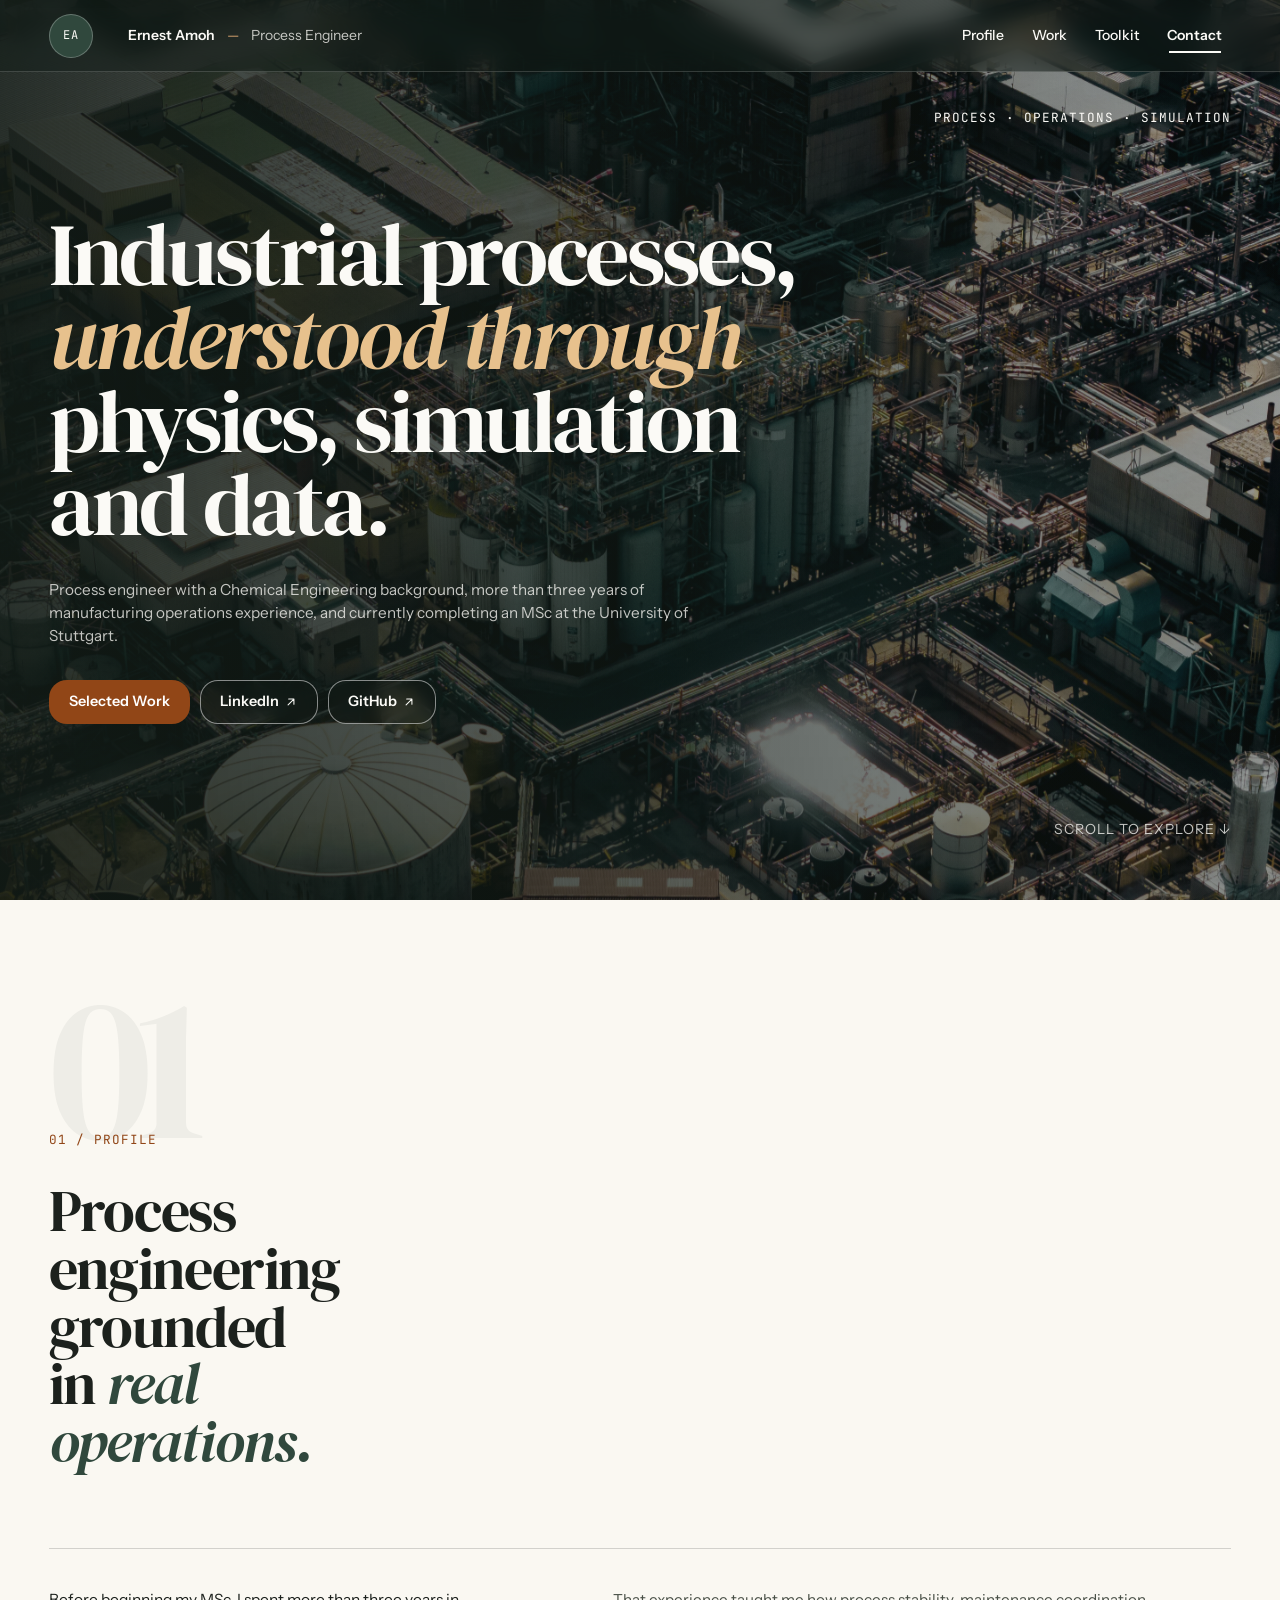
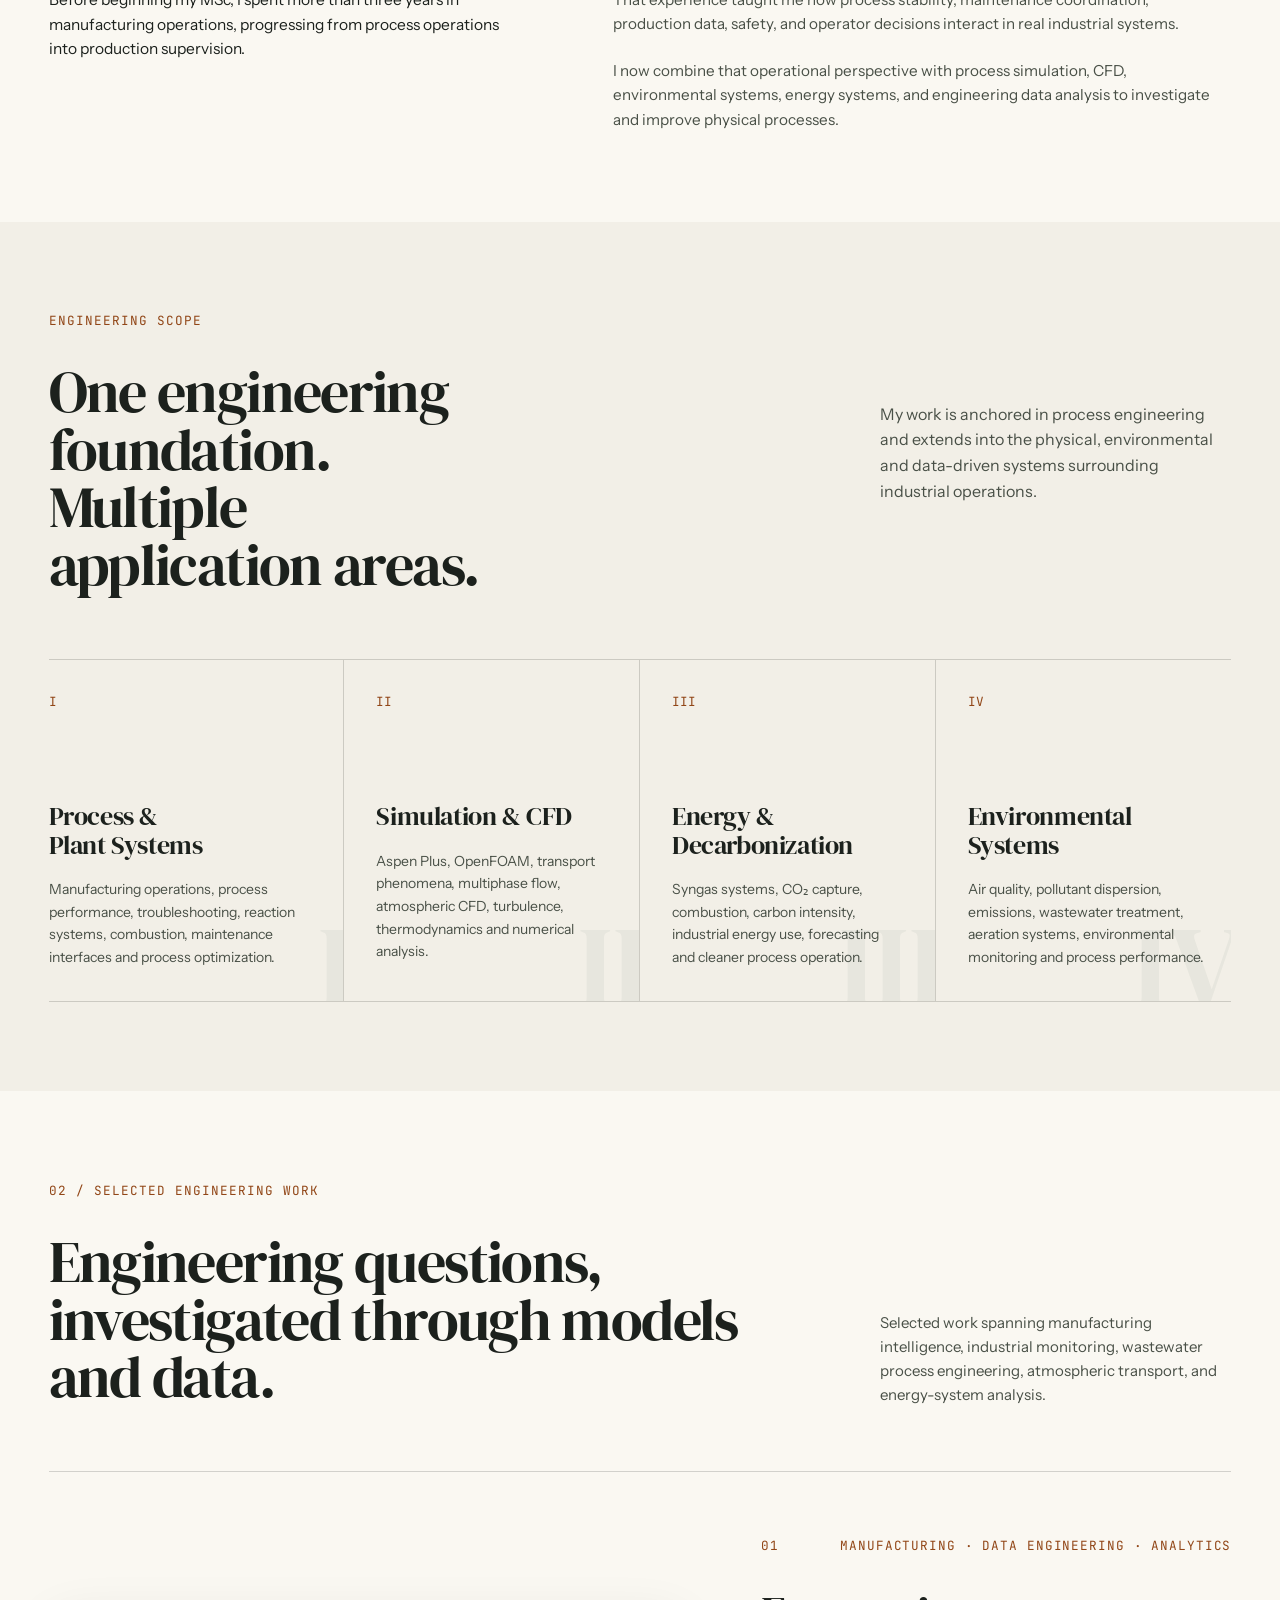
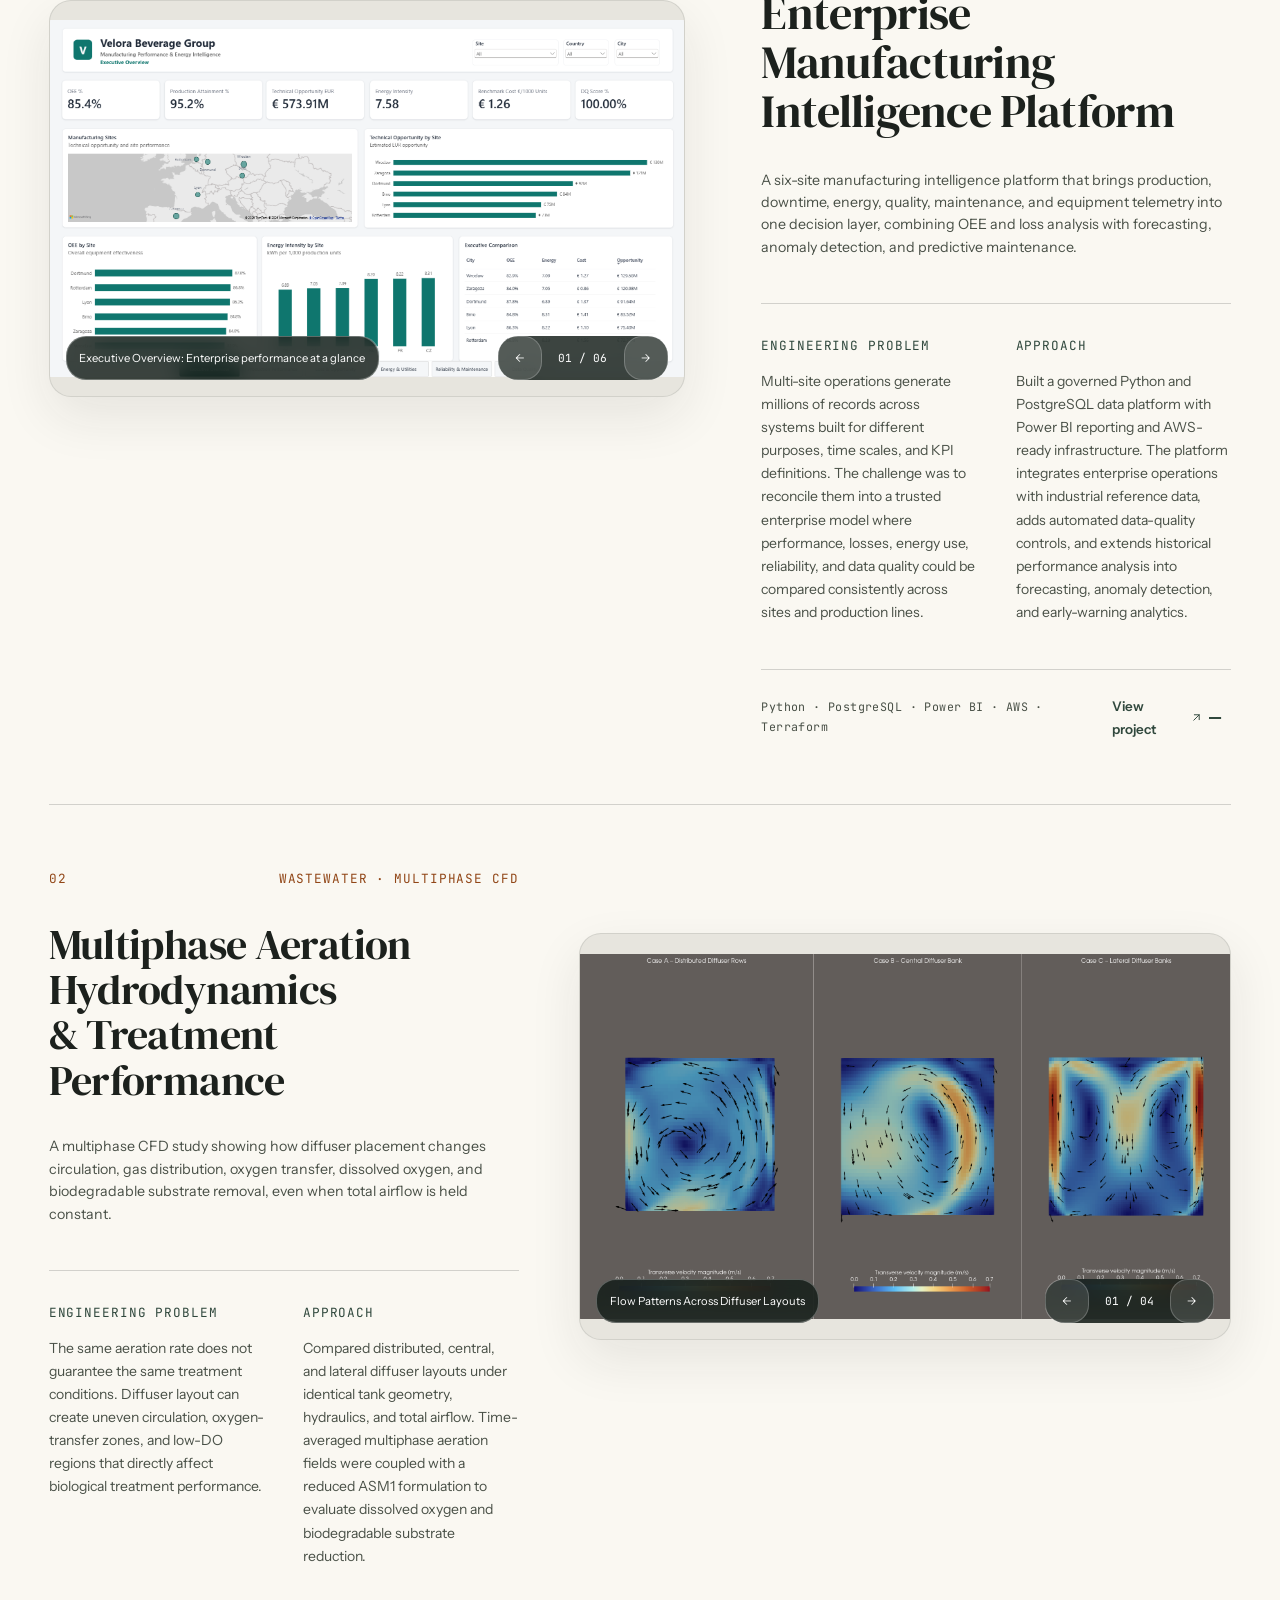
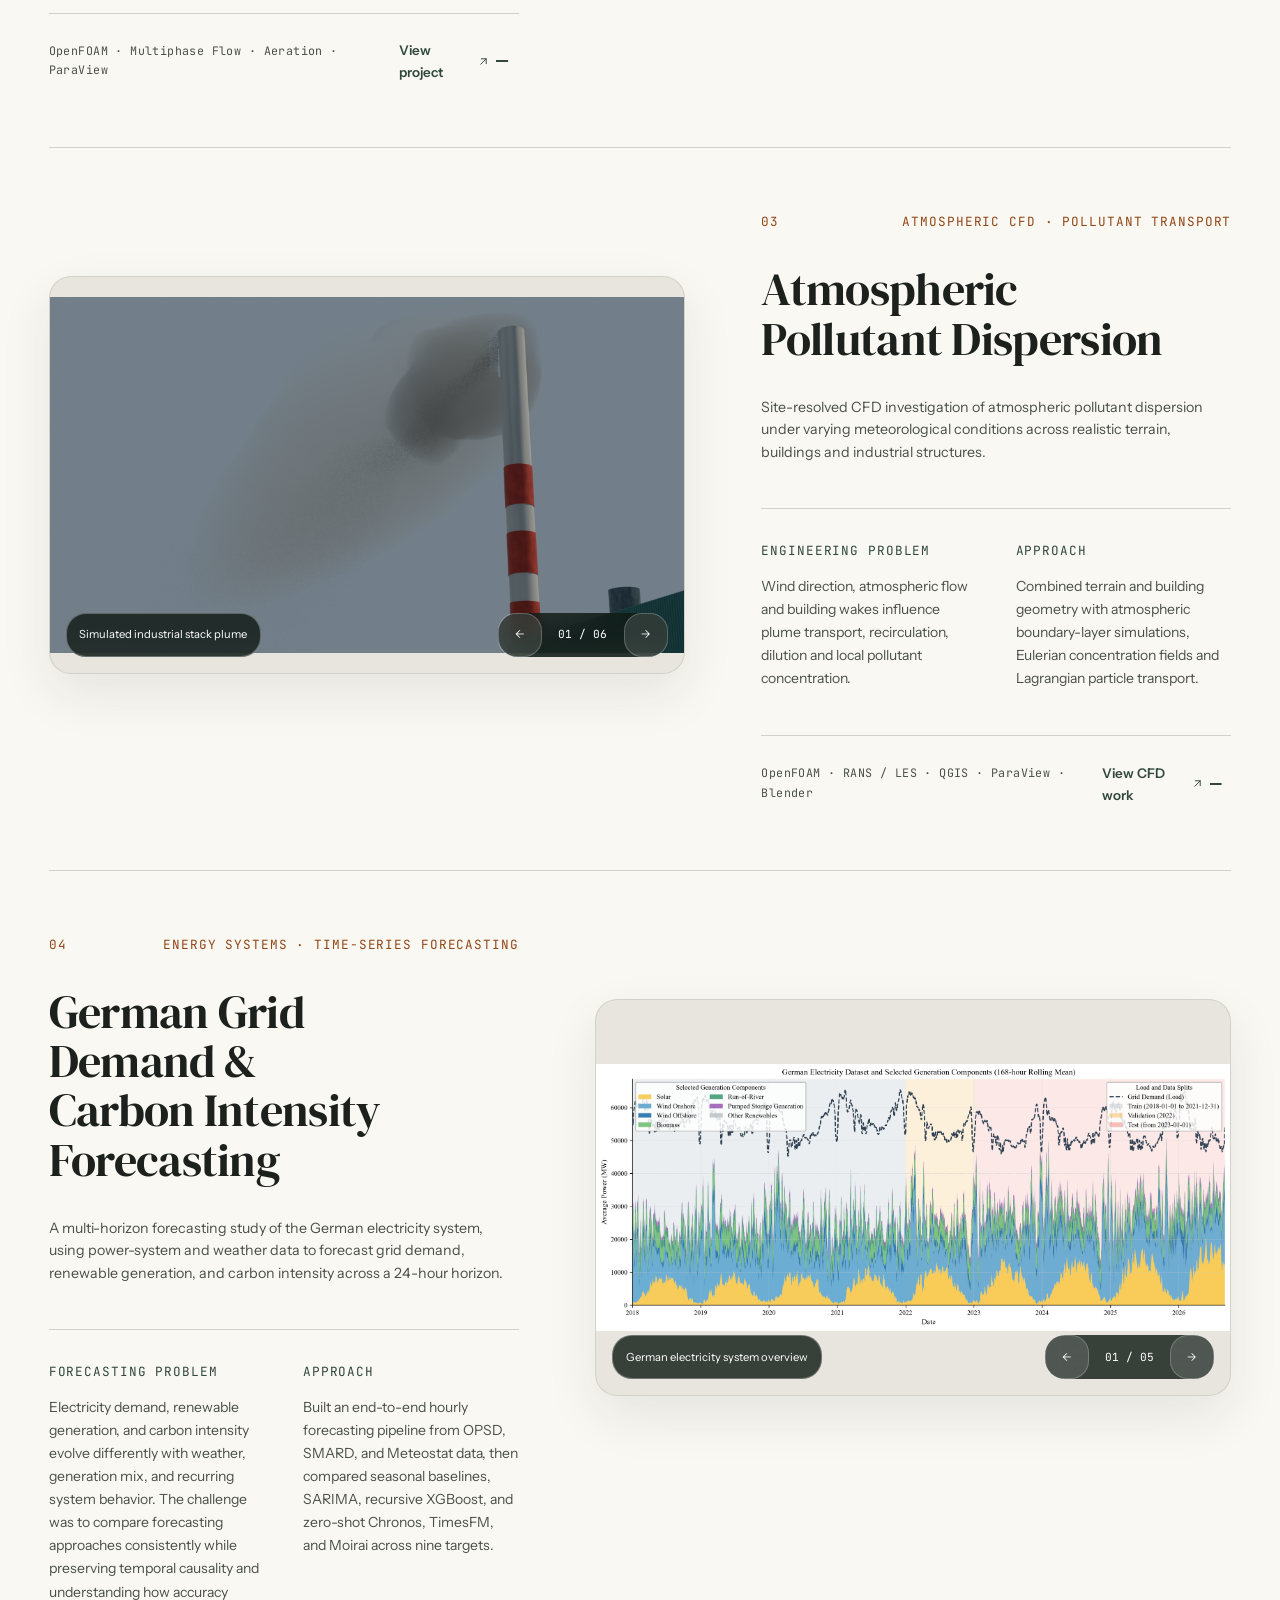
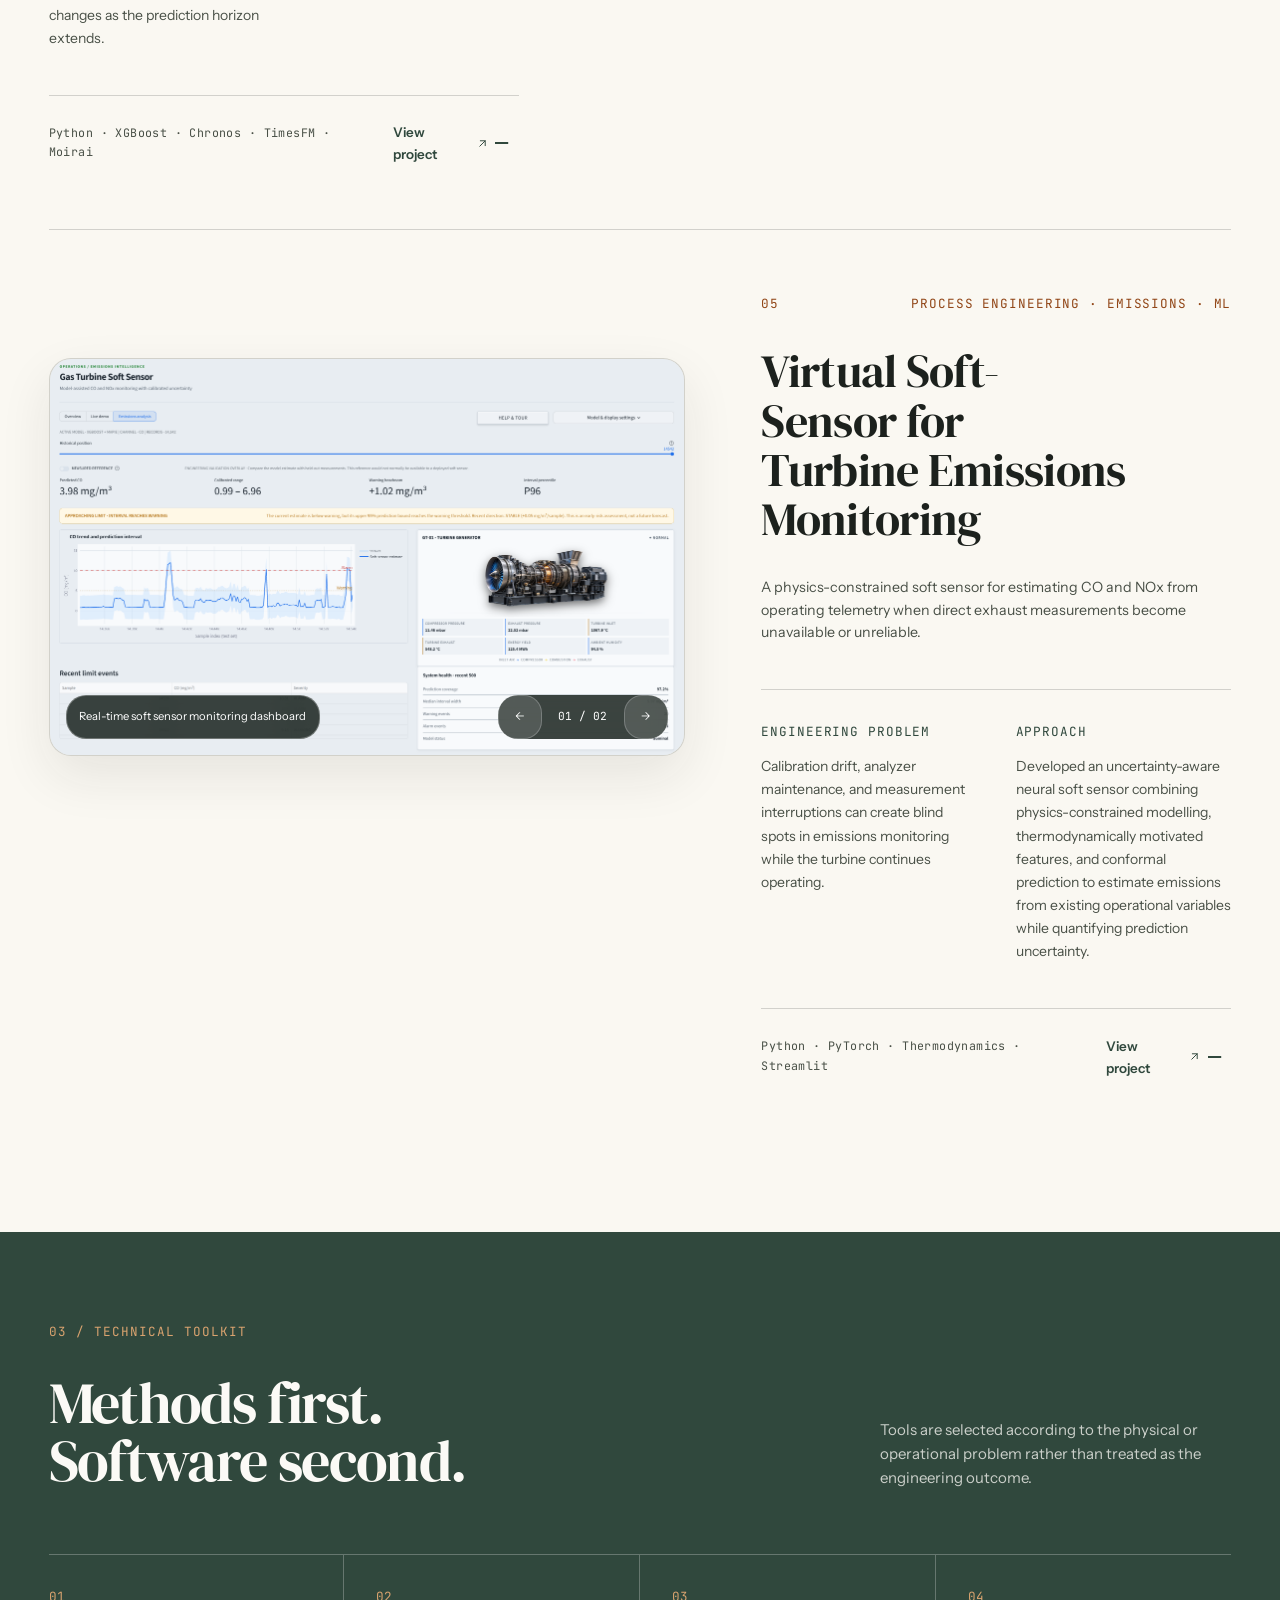
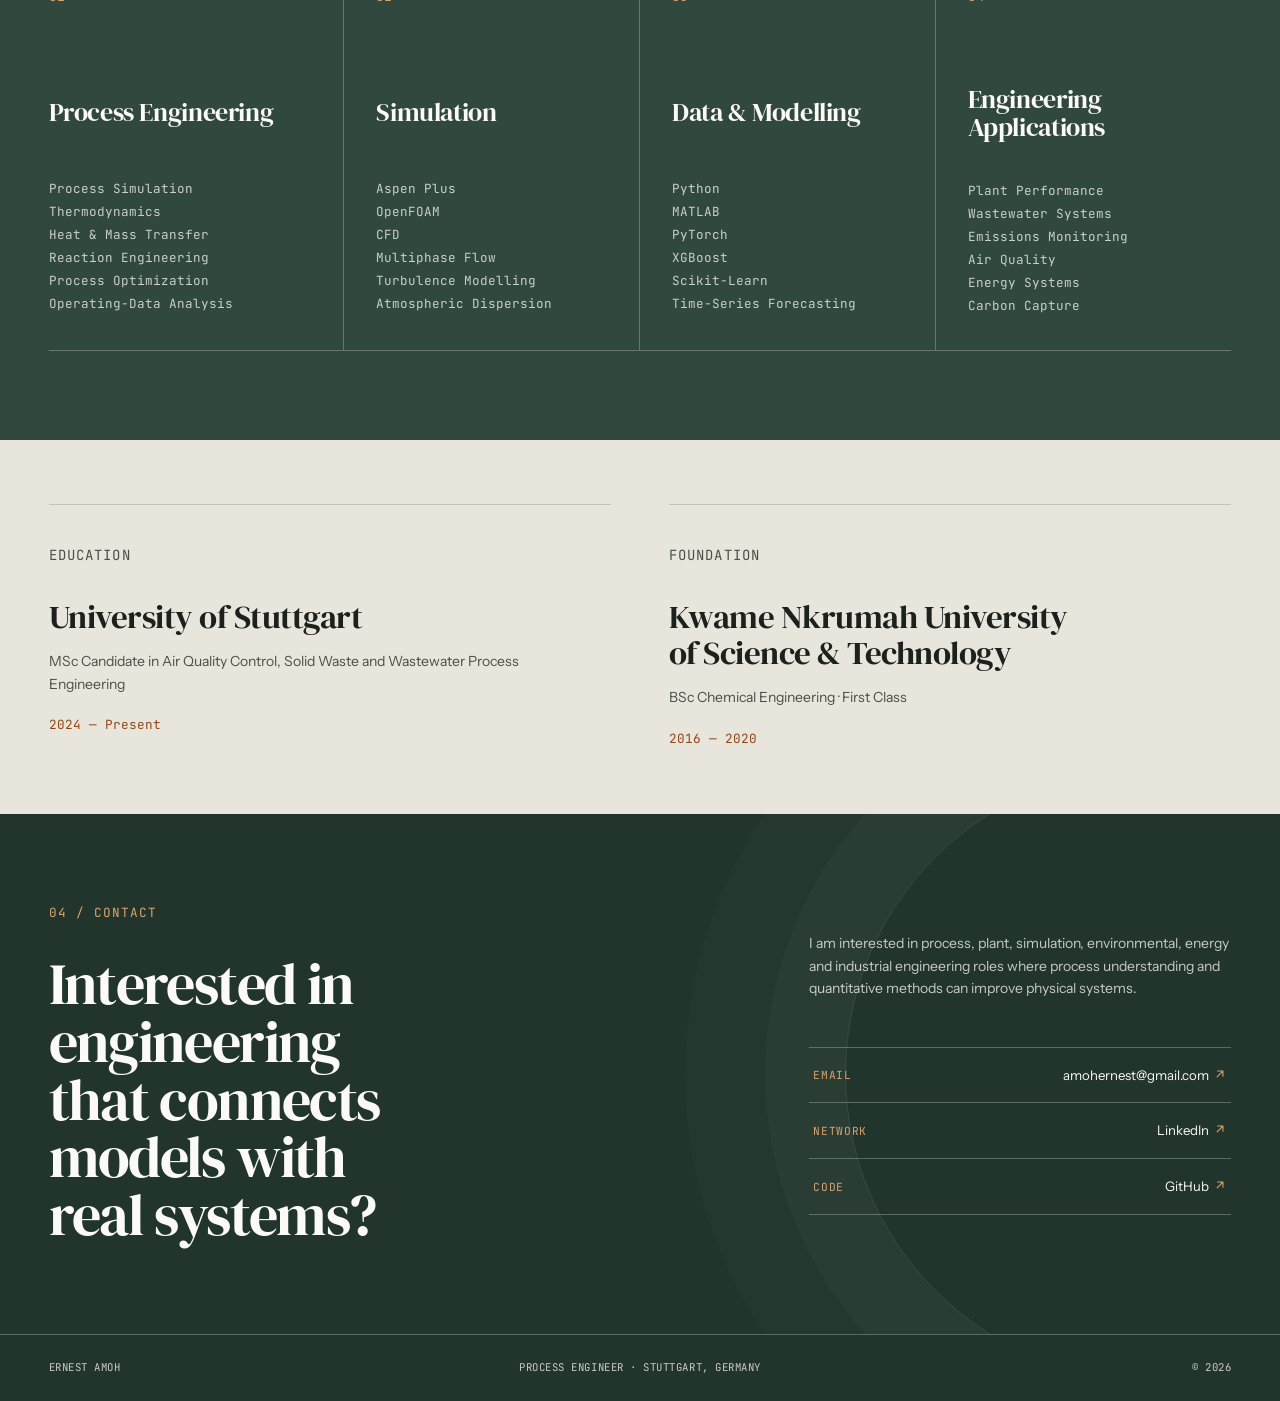
==== commit c8b34172: "Adjust font sizes" ====
--- a/index.html
+++ b/index.html
@@ -87,9 +87,9 @@
           <div class="hero-actions">
             <a href="#work" class="btn btn-primary">Selected Work</a>
             <a href="https://www.linkedin.com/in/ernestamoh/" target="_blank" rel="noopener noreferrer"
-              class="btn btn-light">LinkedIn ↗</a>
+              class="btn btn-light">LinkedIn<span class="external-link-icon" aria-hidden="true"></span></a>
             <a href="https://github.com/kwesiamoh" target="_blank" rel="noopener noreferrer"
-              class="btn btn-light">GitHub ↗</a>
+              class="btn btn-light">GitHub<span class="external-link-icon" aria-hidden="true"></span></a>
           </div>
         </div>
 
@@ -320,7 +320,7 @@
             <div class="project-footer">
               <div class="project-tech">Python · PostgreSQL · Power BI · AWS · Terraform</div>
               <a href="https://github.com/kwesiamoh/manufacturing-intelligence-platform" target="_blank"
-                rel="noopener noreferrer" class="text-link">View project ↗</a>
+                rel="noopener noreferrer" class="text-link">View project<span class="external-link-icon" aria-hidden="true"></span></a>
             </div>
           </div>
         </article>
@@ -408,7 +408,7 @@
             <div class="project-footer">
               <div class="project-tech">OpenFOAM · Multiphase Flow · Aeration · ParaView</div>
               <a href="https://github.com/kwesiamoh/wastewater-aeration-cfd" target="_blank" rel="noopener noreferrer"
-                class="text-link">View project ↗</a>
+                class="text-link">View project<span class="external-link-icon" aria-hidden="true"></span></a>
             </div>
           </div>
         </article>
@@ -509,7 +509,7 @@
             <div class="project-footer">
               <div class="project-tech">OpenFOAM · RANS / LES · QGIS · ParaView · Blender</div>
               <a href="https://github.com/kwesiamoh/Fichtenhain-Atmospheric-Dispersion-CFD" target="_blank"
-                rel="noopener noreferrer" class="text-link">View CFD work ↗</a>
+                rel="noopener noreferrer" class="text-link">View CFD work<span class="external-link-icon" aria-hidden="true"></span></a>
             </div>
           </div>
         </article>
@@ -607,7 +607,7 @@
             <div class="project-footer">
               <div class="project-tech">Python · XGBoost · Chronos · TimesFM · Moirai</div>
               <a href="https://github.com/kwesiamoh/energy-forecast" target="_blank" rel="noopener noreferrer"
-                class="text-link">View project ↗</a>
+                class="text-link">View project<span class="external-link-icon" aria-hidden="true"></span></a>
             </div>
           </div>
         </article>
@@ -681,7 +681,7 @@
             <div class="project-footer">
               <div class="project-tech">Python · PyTorch · Thermodynamics · Streamlit</div>
               <a href="https://github.com/kwesiamoh/gas-turbine-digital-twin" target="_blank" rel="noopener noreferrer"
-                class="text-link">View project ↗</a>
+                class="text-link">View project<span class="external-link-icon" aria-hidden="true"></span></a>
             </div>
           </div>
         </article>
@@ -769,11 +769,11 @@
           </p>
 
           <div class="contact-links">
-            <a href="mailto:amohernest@gmail.com"><span>Email</span><span>amohernest@gmail.com ↗</span></a>
+            <a href="mailto:amohernest@gmail.com"><span>Email</span><span>amohernest@gmail.com<span class="external-link-icon" aria-hidden="true"></span></span></a>
             <a href="https://www.linkedin.com/in/ernestamoh/" target="_blank"
-              rel="noopener noreferrer"><span>Network</span><span>LinkedIn ↗</span></a>
+              rel="noopener noreferrer"><span>Network</span><span>LinkedIn<span class="external-link-icon" aria-hidden="true"></span></span></a>
             <a href="https://github.com/kwesiamoh" target="_blank"
-              rel="noopener noreferrer"><span>Code</span><span>GitHub ↗</span></a>
+              rel="noopener noreferrer"><span>Code</span><span>GitHub<span class="external-link-icon" aria-hidden="true"></span></span></a>
           </div>
         </div>
       </div>
--- a/assets/css/components.css
+++ b/assets/css/components.css
@@ -68,6 +68,24 @@
 
 .text-link:active {
   opacity: 0.7;
+}
+
+.external-link-icon {
+  width: 0.875rem;
+  height: 0.875rem;
+  display: inline-block;
+  flex: none;
+  margin-left: 0.3rem;
+  vertical-align: -0.1em;
+  background-color: currentColor;
+  -webkit-mask: url("data:image/svg+xml,%3Csvg xmlns='http://www.w3.org/2000/svg' viewBox='0 0 24 24'%3E%3Cpath d='M7 17 17 7M8 7h9v9' fill='none' stroke='black' stroke-width='1.8' stroke-linecap='round' stroke-linejoin='round'/%3E%3C/svg%3E") center / contain no-repeat;
+  mask: url("data:image/svg+xml,%3Csvg xmlns='http://www.w3.org/2000/svg' viewBox='0 0 24 24'%3E%3Cpath d='M7 17 17 7M8 7h9v9' fill='none' stroke='black' stroke-width='1.8' stroke-linecap='round' stroke-linejoin='round'/%3E%3C/svg%3E") center / contain no-repeat;
+}
+
+.text-link .external-link-icon {
+  width: 0.8125rem;
+  height: 0.8125rem;
+  margin-left: -0.1rem;
 }
 
 .project-media {
--- a/assets/css/responsive.css
+++ b/assets/css/responsive.css
@@ -201,11 +201,32 @@
 @media (max-width: 620px) {
   :root {
     --page-gutter: clamp(1rem, 5vw, 1.4rem);
+    --text-xs: 0.625rem;
+    --text-compact: 0.734375rem;
+    --text-sm: 0.796875rem;
+    --text-support: 0.8125rem;
+    --text-emphasis: 0.84375rem;
+    --text-body: 0.859375rem;
+    --text-lead: 0.875rem;
+    --text-card-title: clamp(1.25rem, calc(0.6786rem + 2.857vw), 1.375rem);
+    --text-h3: clamp(1.625rem, calc(1.0536rem + 2.857vw), 1.75rem);
+    --text-h2: clamp(1.875rem, calc(1.3036rem + 2.857vw), 2rem);
+    --text-hero: clamp(2.25rem, calc(1.107rem + 5.714vw), 2.5rem);
   }
 
   .nav-identity {
     justify-self: start;
-    font-size: 0.8125rem;
+    font-size: 0.6875rem;
+  }
+
+  .nav-toggle,
+  .nav-links a {
+    font-size: 0.75rem;
+  }
+
+  .btn,
+  .scroll-cue {
+    font-size: 0.775rem;
   }
 
   .hero-content {
@@ -229,10 +250,27 @@
 
   .hero-description {
     max-width: 36rem;
+    line-height: 1.5;
   }
 
   .hero-index {
     justify-content: flex-start;
+  }
+
+  .section-intro,
+  .capabilities-section .section-intro {
+    font-size: 0.796875rem;
+    line-height: 1.55;
+  }
+
+  .statement-lead {
+    font-size: 0.828125rem;
+    line-height: 1.52;
+  }
+
+  .statement-body {
+    font-size: 0.796875rem;
+    line-height: 1.52;
   }
 
   .capability-grid,
@@ -274,6 +312,31 @@
     min-height: 0;
   }
 
+  .capability-item p,
+  .project-detail p,
+  .education-grid p,
+  .contact-copy p {
+    line-height: 1.55;
+  }
+
+  .project-content h3,
+  .project-feature-wide .project-content h3 {
+    font-size: var(--text-h3);
+    line-height: 1.02;
+  }
+
+  .project-lead {
+    line-height: 1.52;
+  }
+
+  .toolkit-group p {
+    line-height: 1.68;
+  }
+
+  .education-grid h3 {
+    font-size: var(--text-card-title);
+  }
+
   .project-media {
     min-height: 22rem;
     border-radius: 14px;
@@ -295,6 +358,23 @@
   .project-footer {
     align-items: flex-start;
     flex-direction: column;
+  }
+
+  .project-tech {
+    font-size: 0.671875rem;
+  }
+
+  .project-footer .text-link {
+    font-size: 0.703125rem;
+  }
+
+  .project-gallery-ui,
+  .project-gallery-caption {
+    font-size: 0.671875rem;
+  }
+
+  .project-gallery-count {
+    font-size: 0.640625rem;
   }
 
   .contact-links a {
@@ -302,6 +382,11 @@
     flex-direction: column;
     gap: 0.3rem;
     overflow-wrap: anywhere;
+    font-size: 0.7rem;
+  }
+
+  .contact-links a span:first-child {
+    font-size: 0.59375rem;
   }
 
   .contact-orbit {
@@ -313,6 +398,7 @@
     grid-template-columns: 1fr;
     gap: 0.45rem;
     text-align: left;
+    font-size: 0.59375rem;
   }
 
   footer div:nth-child(2),
@@ -333,10 +419,6 @@
 }
 
 @media (max-width: 360px) {
-  :root {
-    --text-hero: 2.72rem;
-  }
-
   .site-nav {
     gap: 0.65rem;
   }
@@ -345,10 +427,6 @@
     gap: 0.45rem;
   }
 
-  .hero-meta,
-  .hero-index {
-    font-size: 0.7rem;
-  }
 }
 
 @media (max-height: 700px) and (max-width: 620px) {
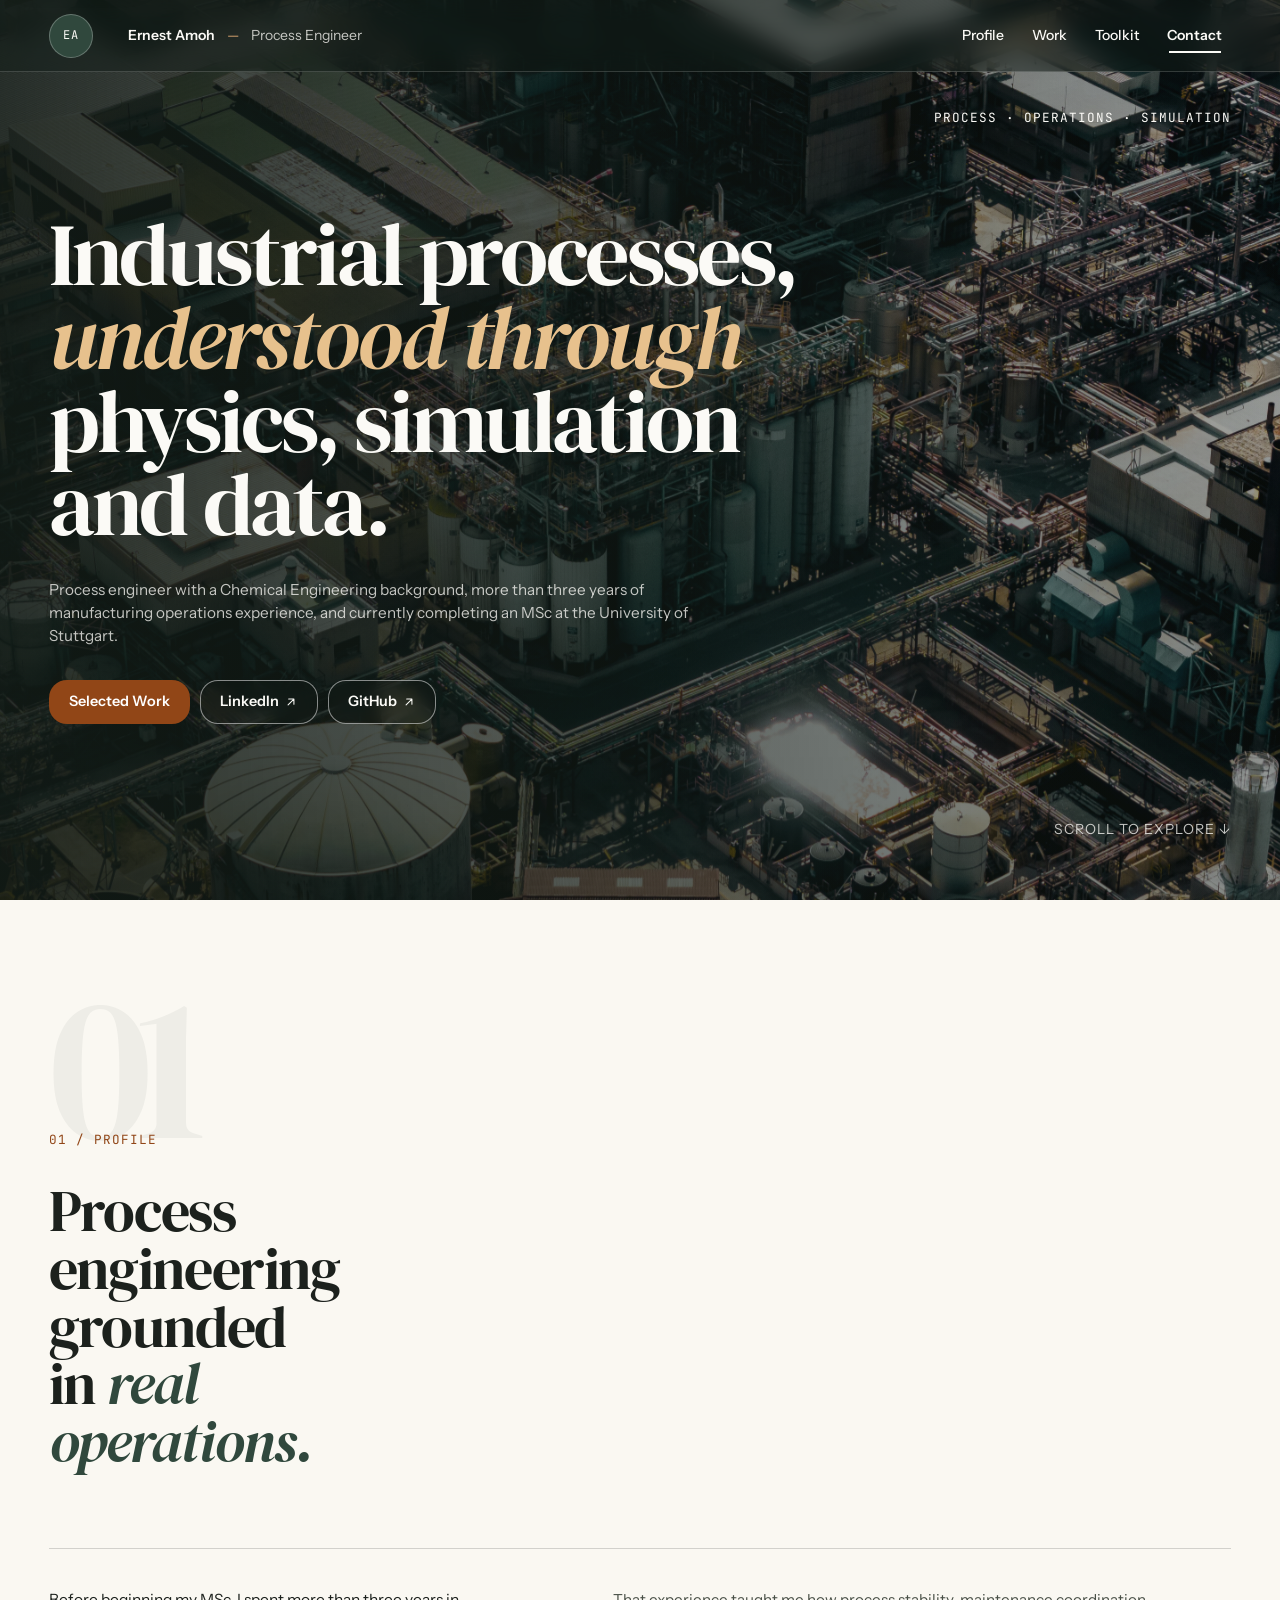
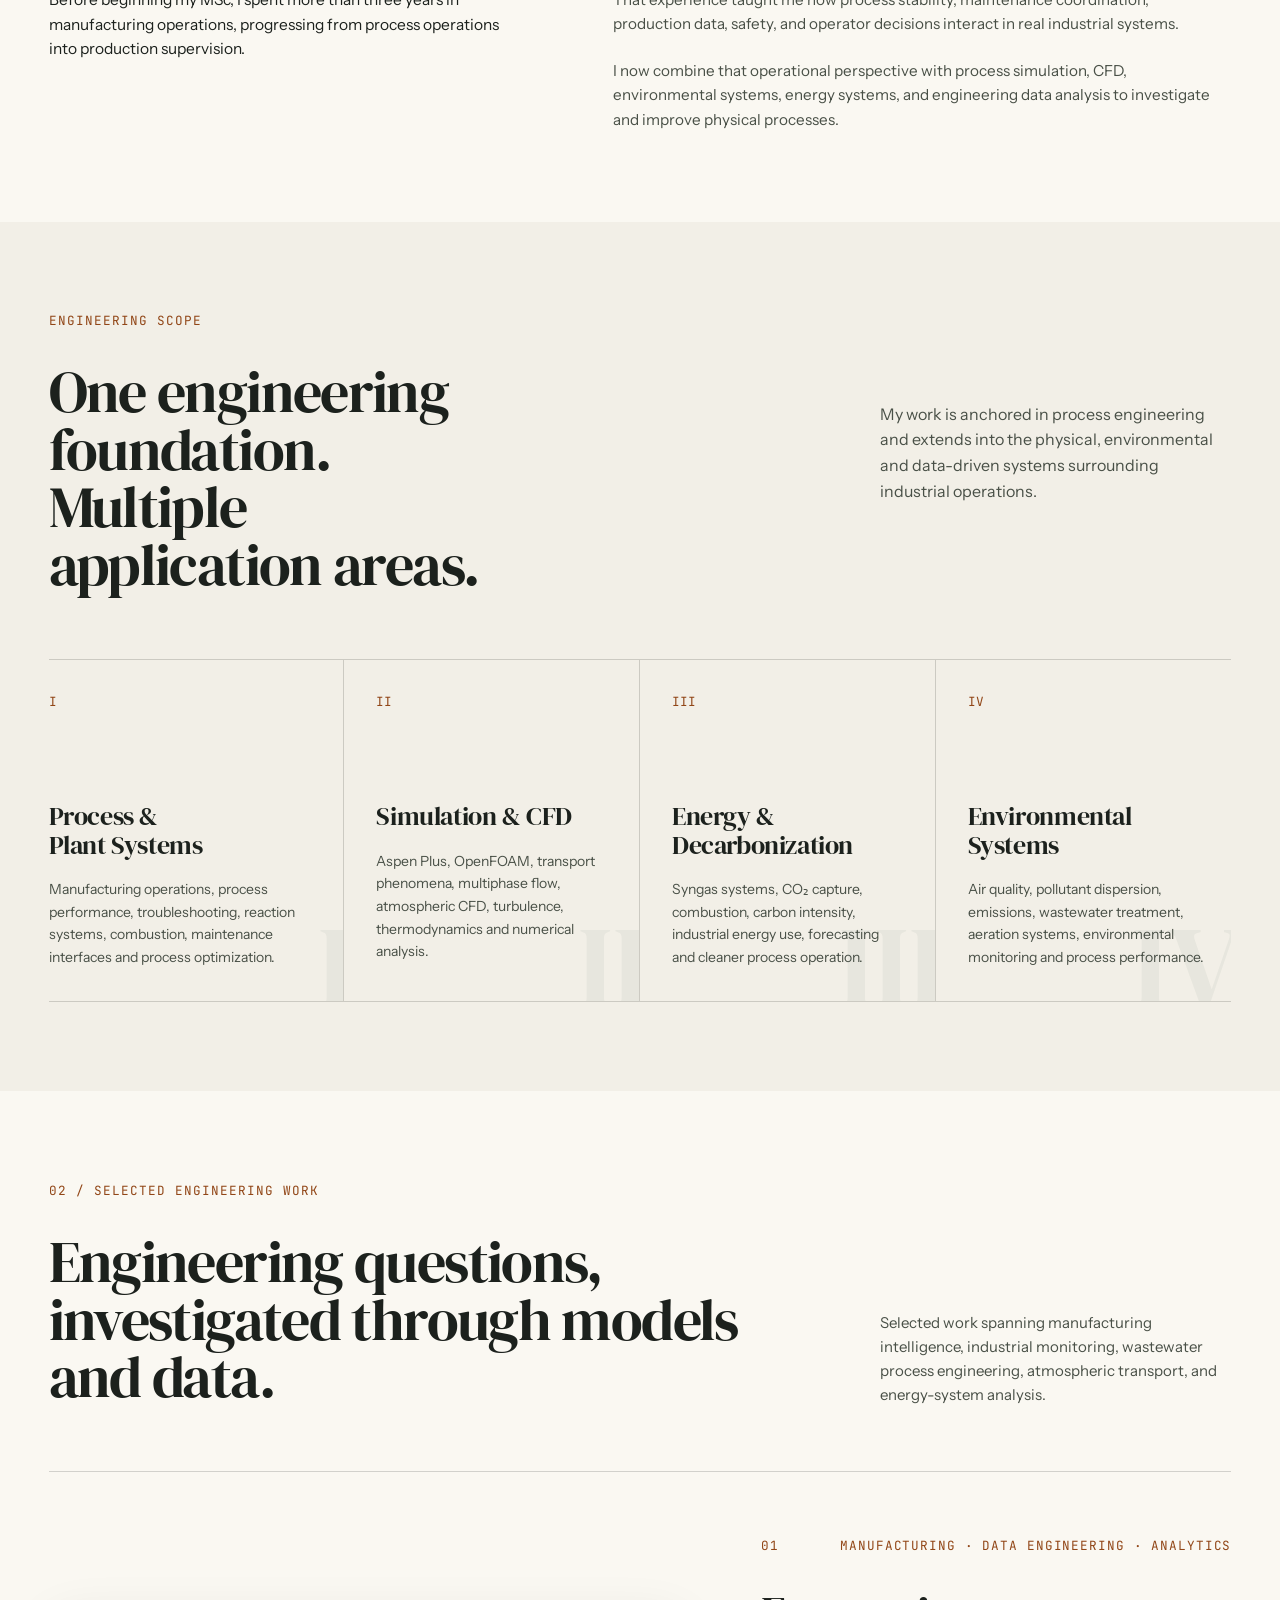
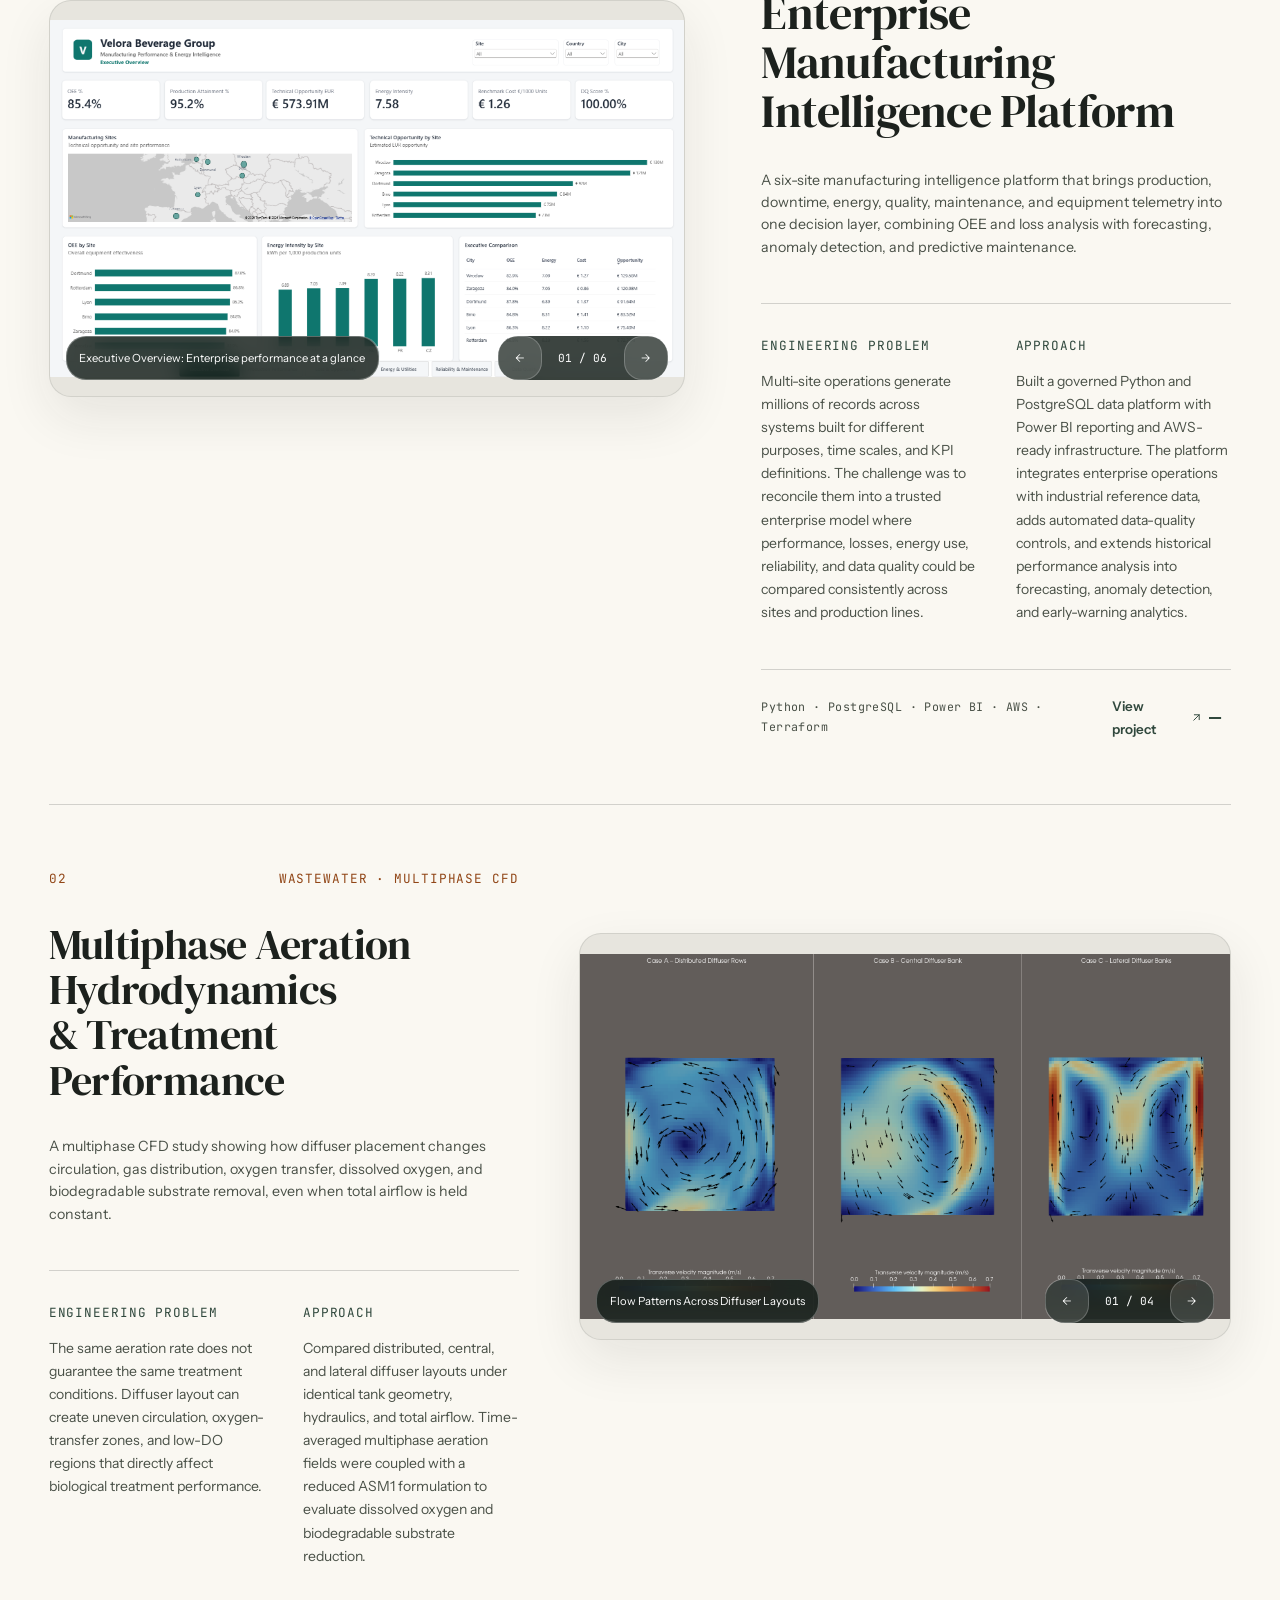
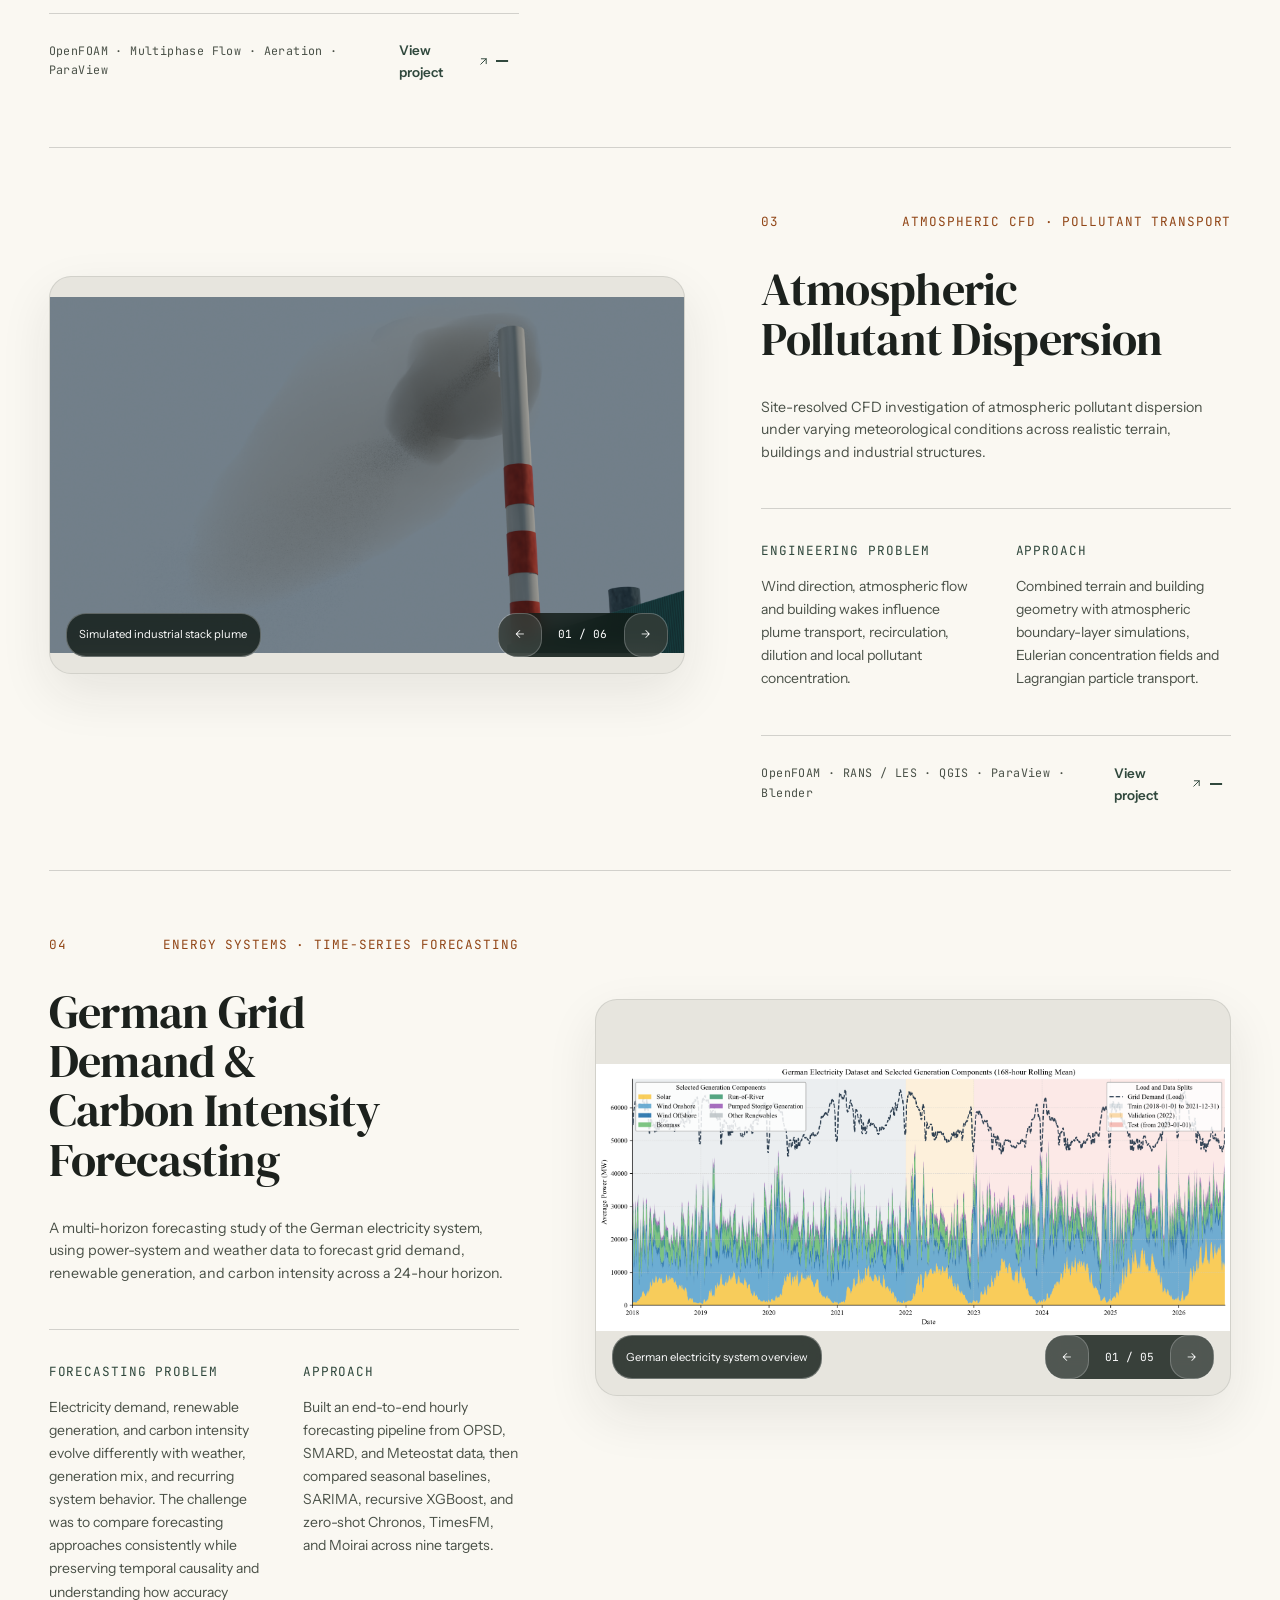
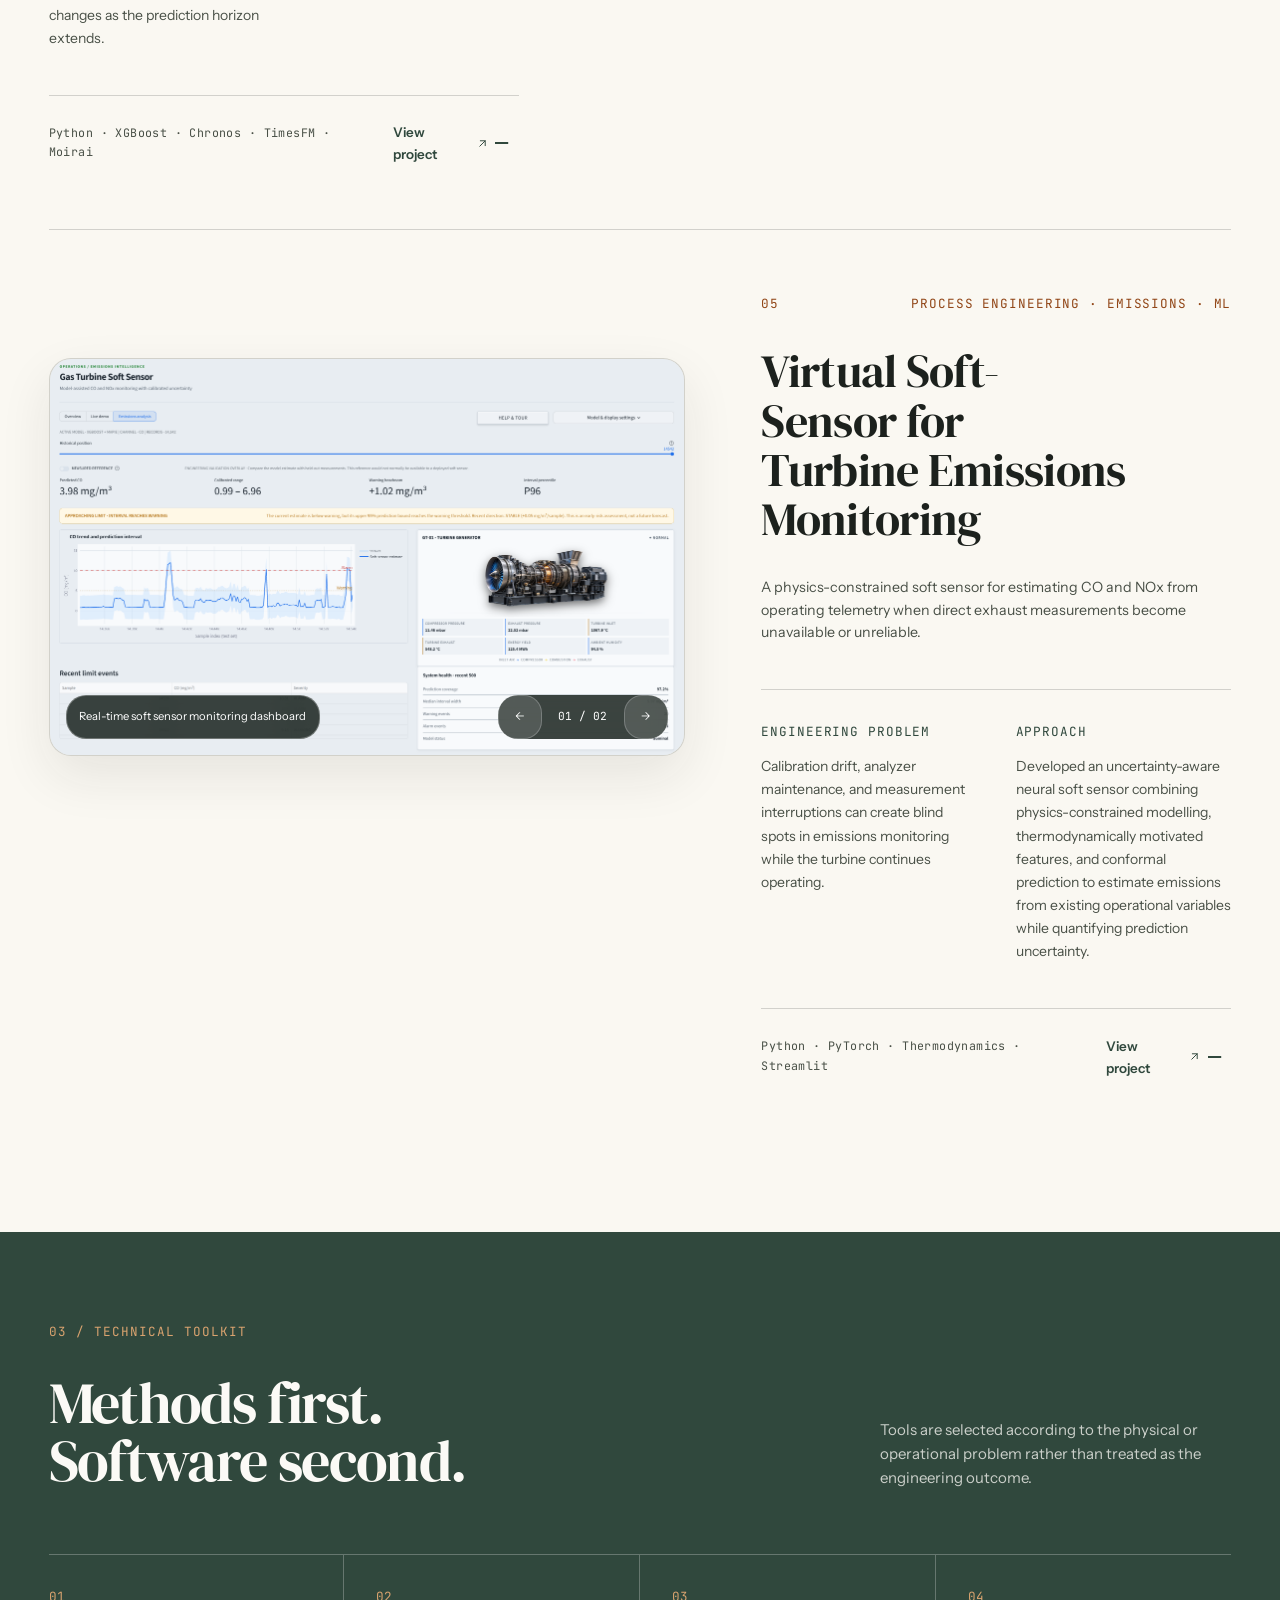
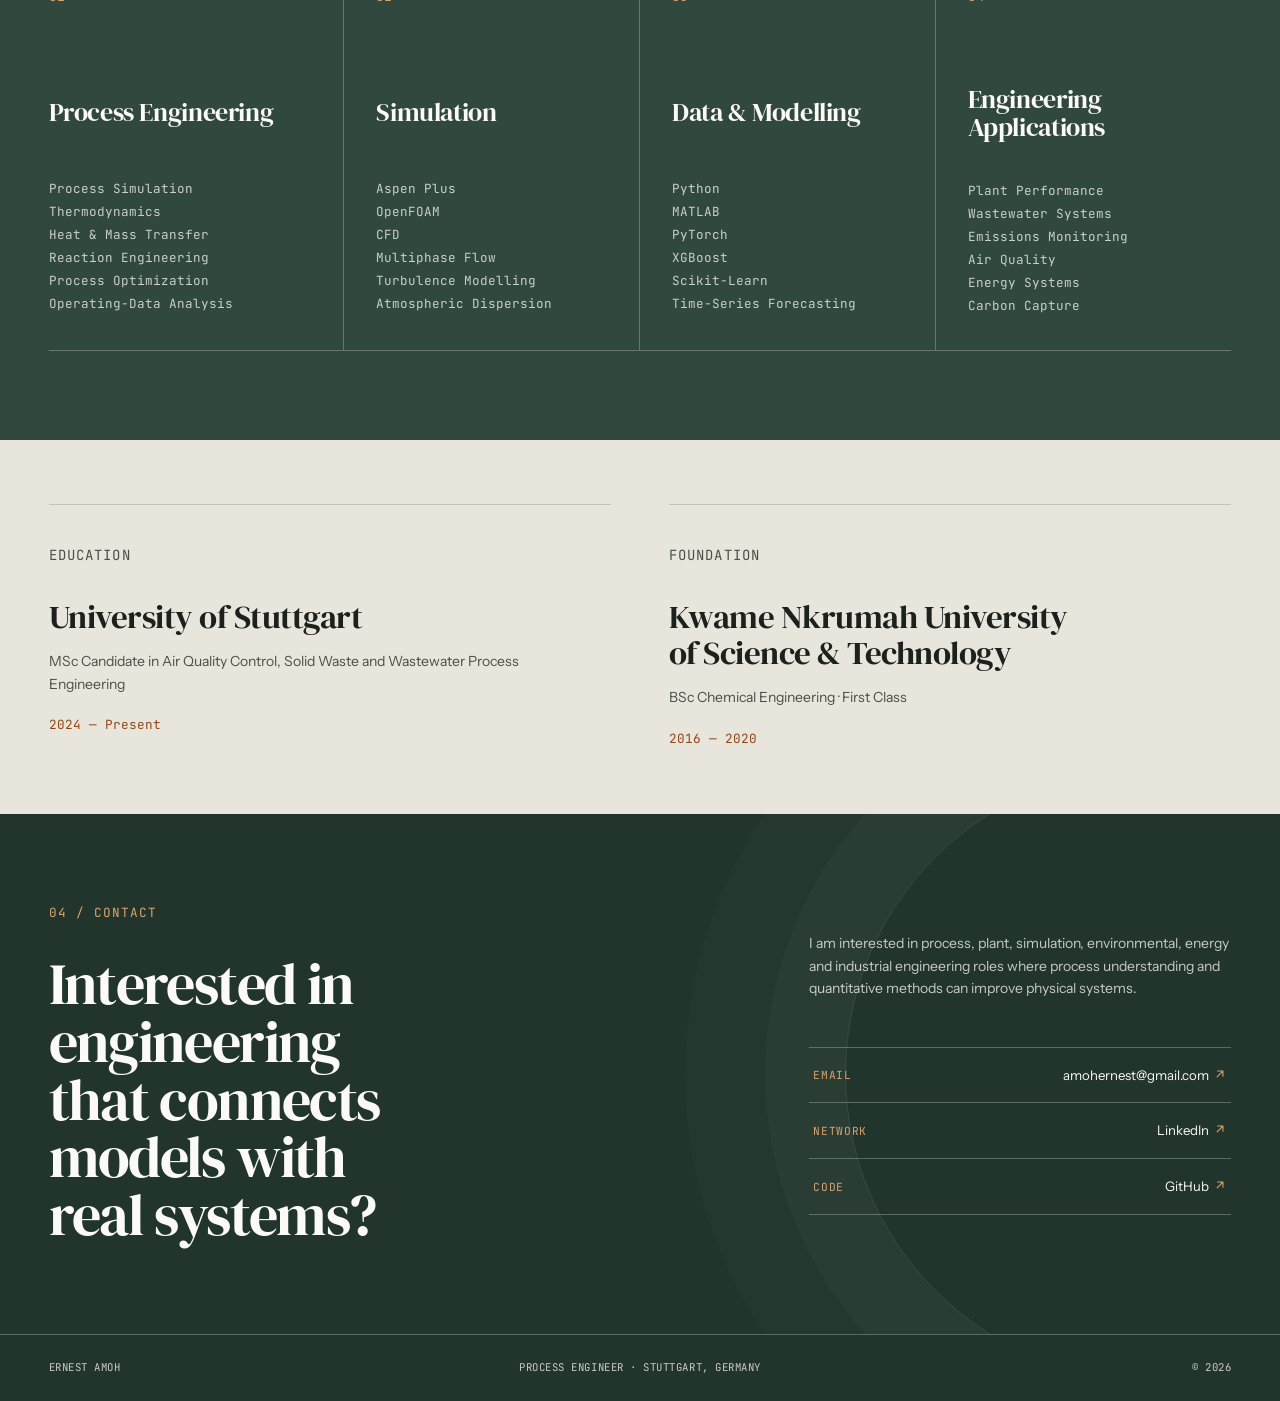
==== commit b1f3833e: "Fix Navbar" ====
--- a/index.html
+++ b/index.html
@@ -509,7 +509,7 @@
             <div class="project-footer">
               <div class="project-tech">OpenFOAM · RANS / LES · QGIS · ParaView · Blender</div>
               <a href="https://github.com/kwesiamoh/Fichtenhain-Atmospheric-Dispersion-CFD" target="_blank"
-                rel="noopener noreferrer" class="text-link">View CFD work<span class="external-link-icon" aria-hidden="true"></span></a>
+                rel="noopener noreferrer" class="text-link">View project<span class="external-link-icon" aria-hidden="true"></span></a>
             </div>
           </div>
         </article>
--- a/assets/css/responsive.css
+++ b/assets/css/responsive.css
@@ -108,8 +108,10 @@
   }
 
   .nav-links {
-    position: fixed;
-    inset: var(--nav-height) 0 0;
+    position: absolute;
+    inset: 100% 0 auto;
+    max-height: calc(100vh - var(--nav-height));
+    max-height: calc(100dvh - var(--nav-height));
     display: grid;
     align-content: start;
     gap: 0;
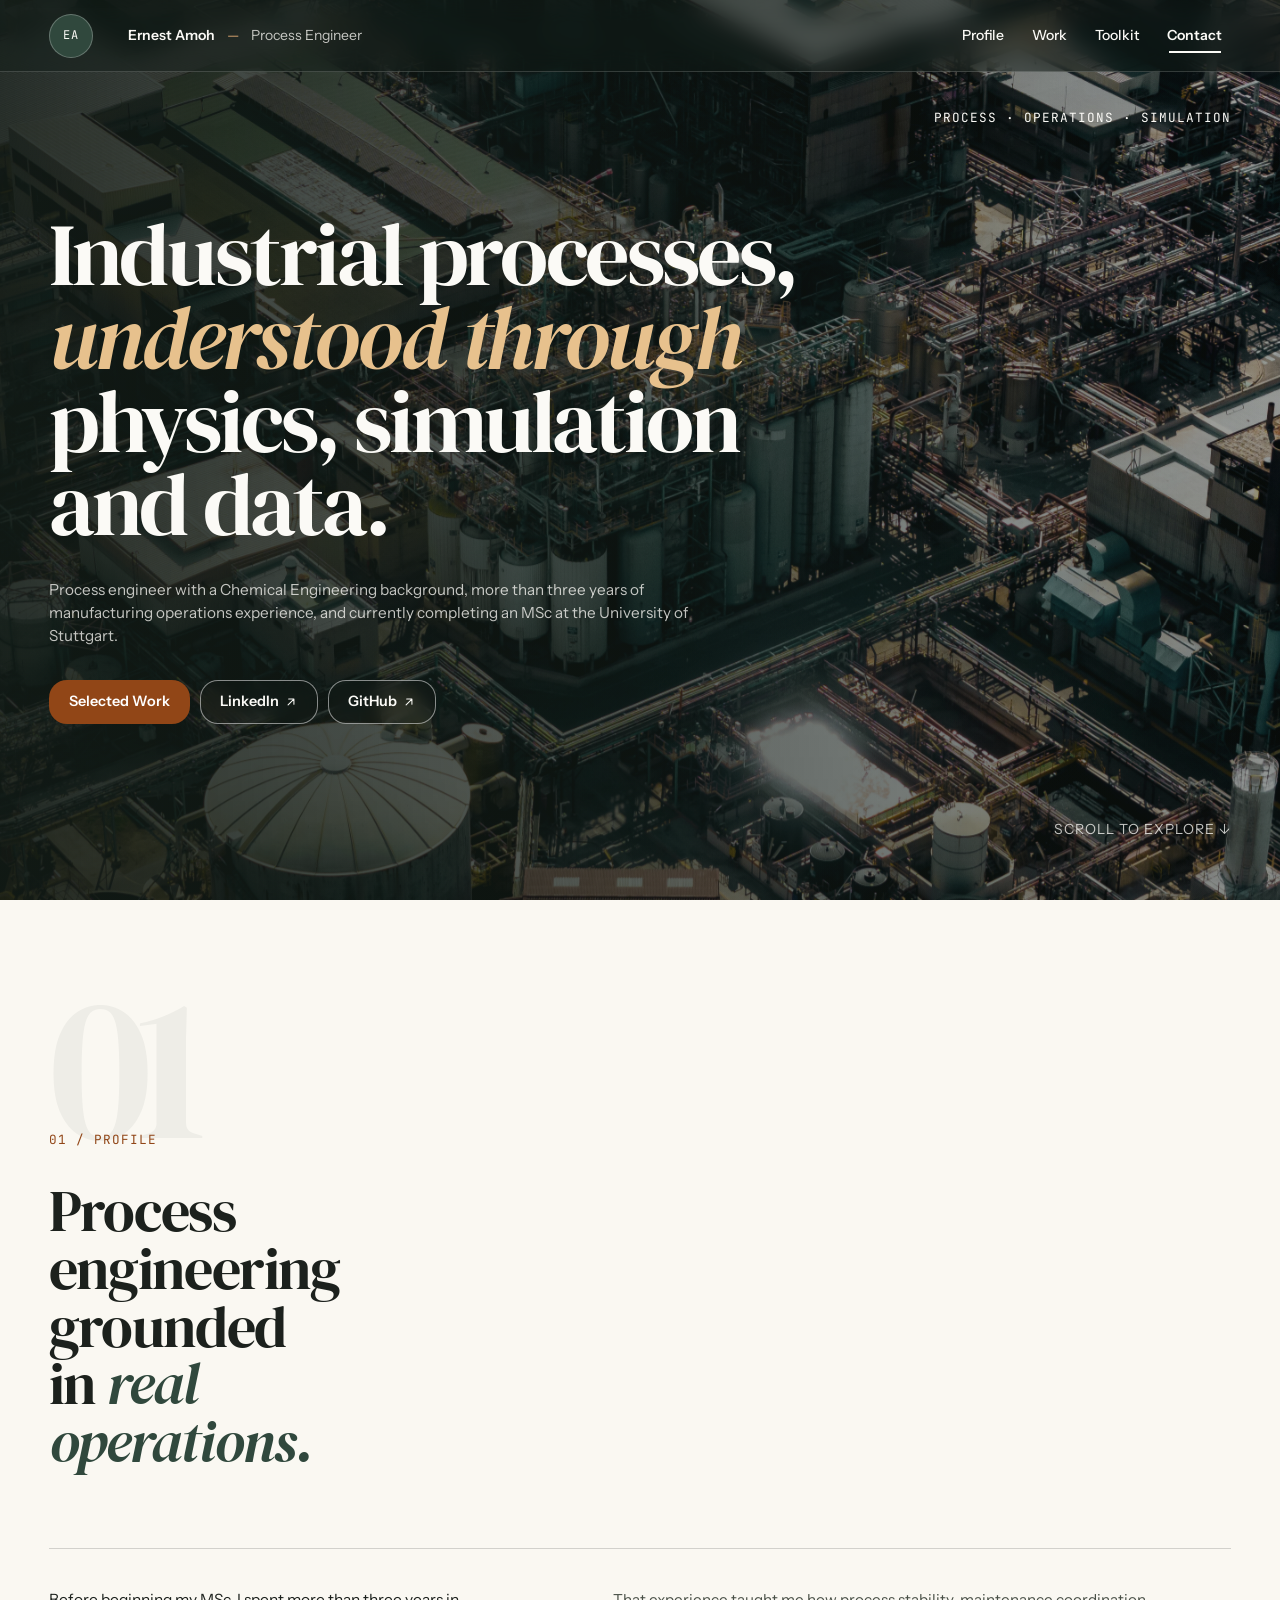
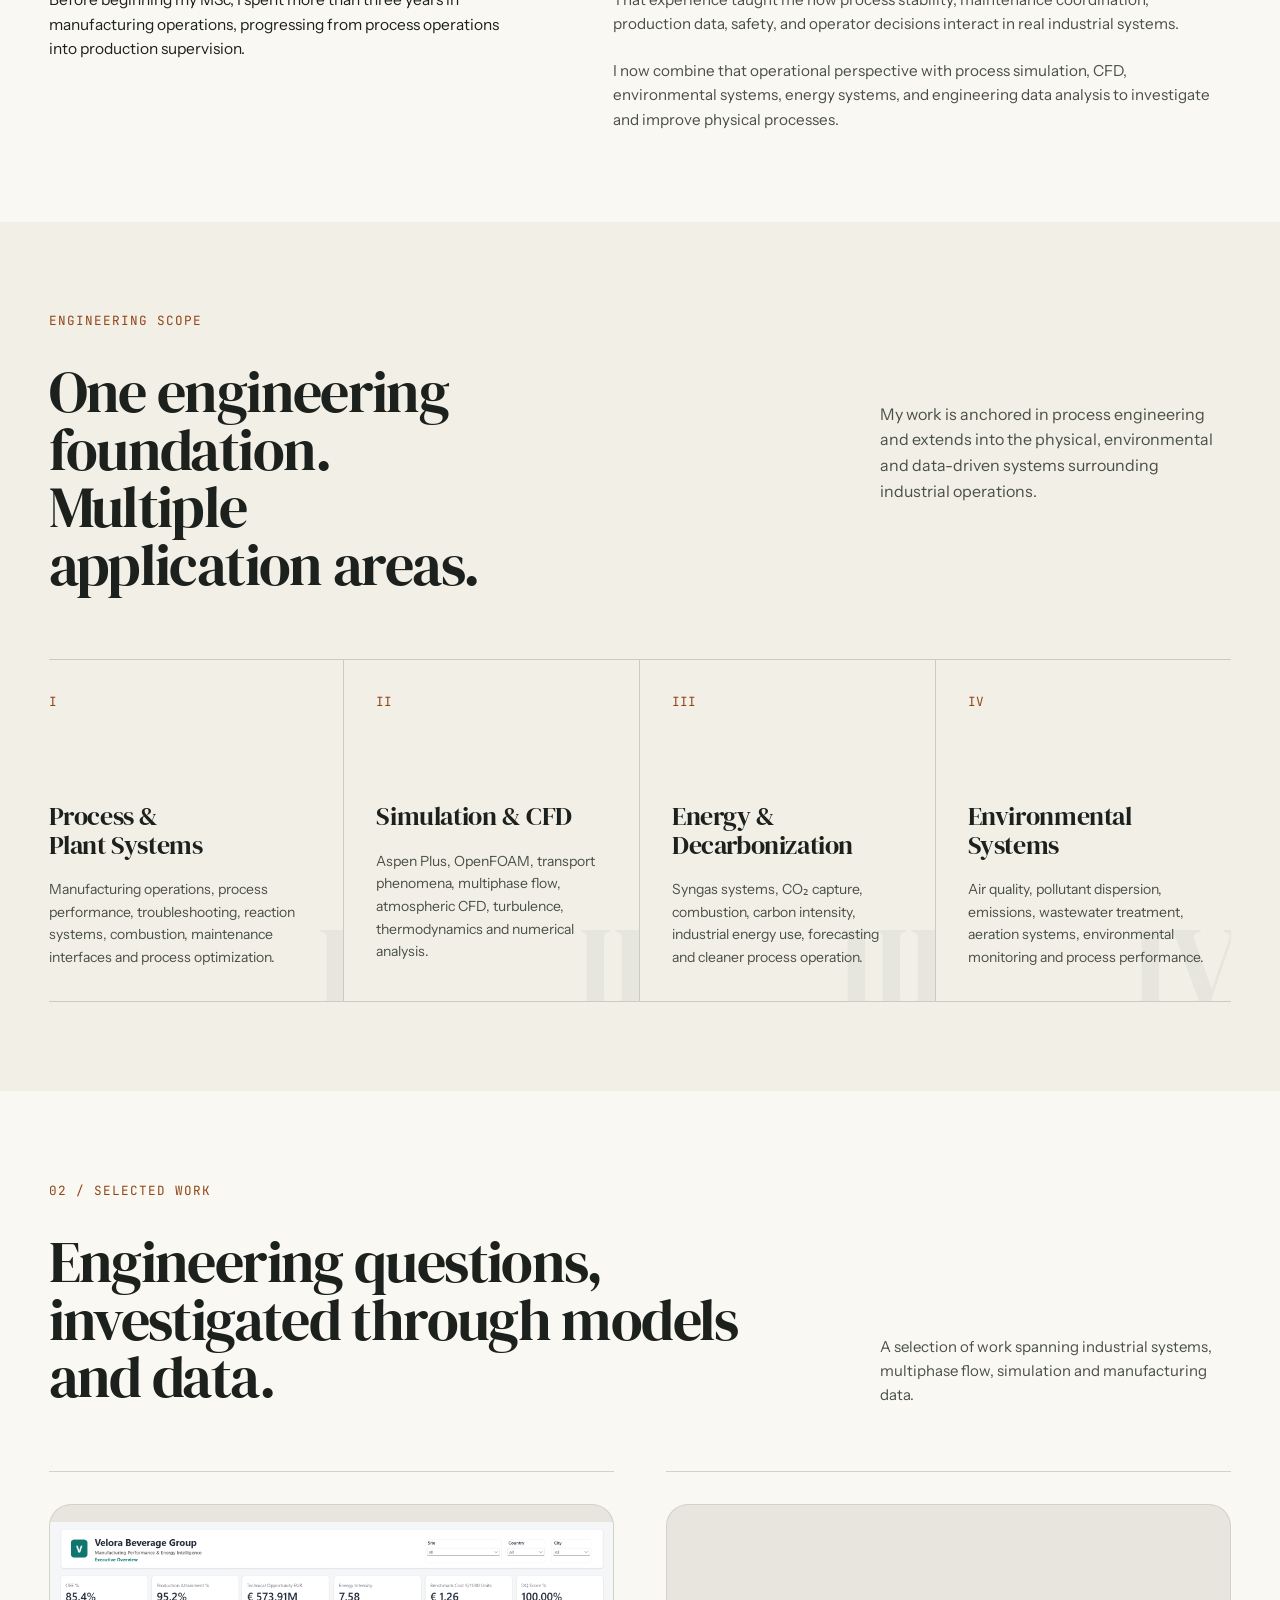
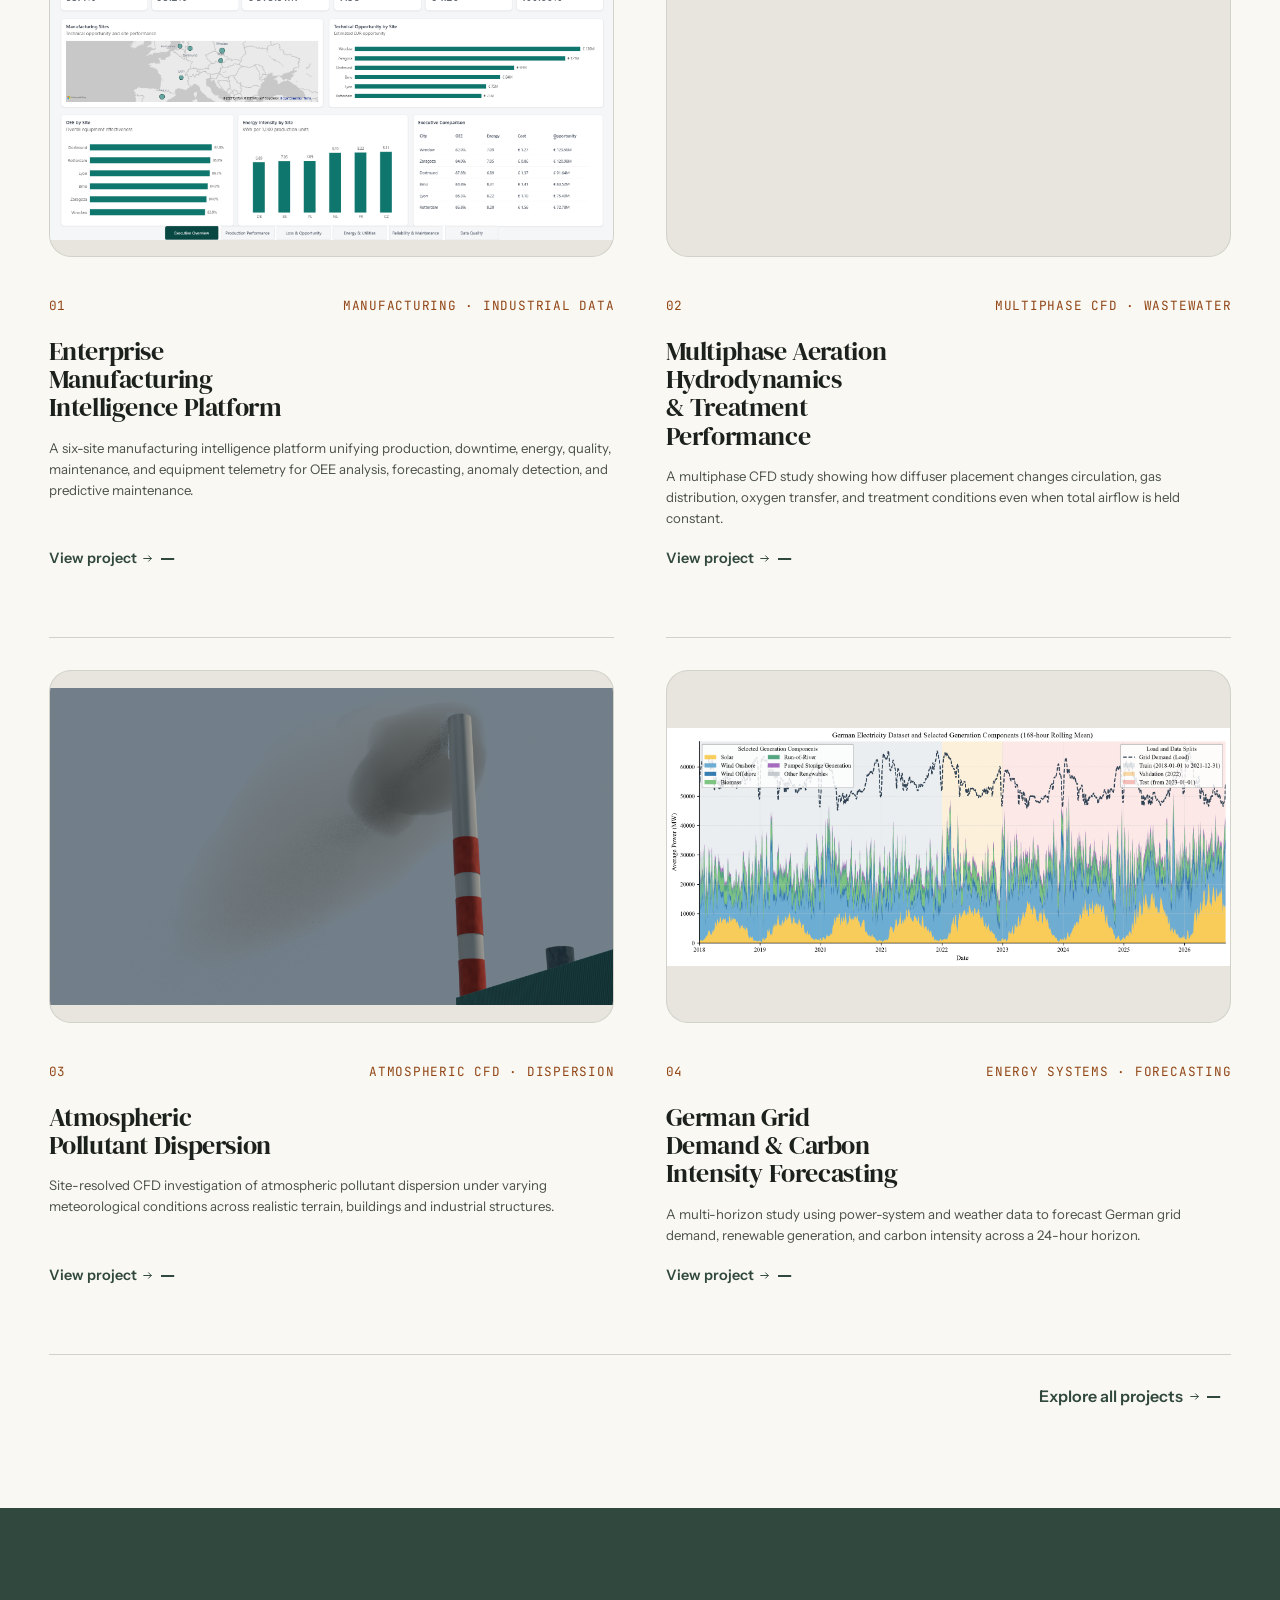
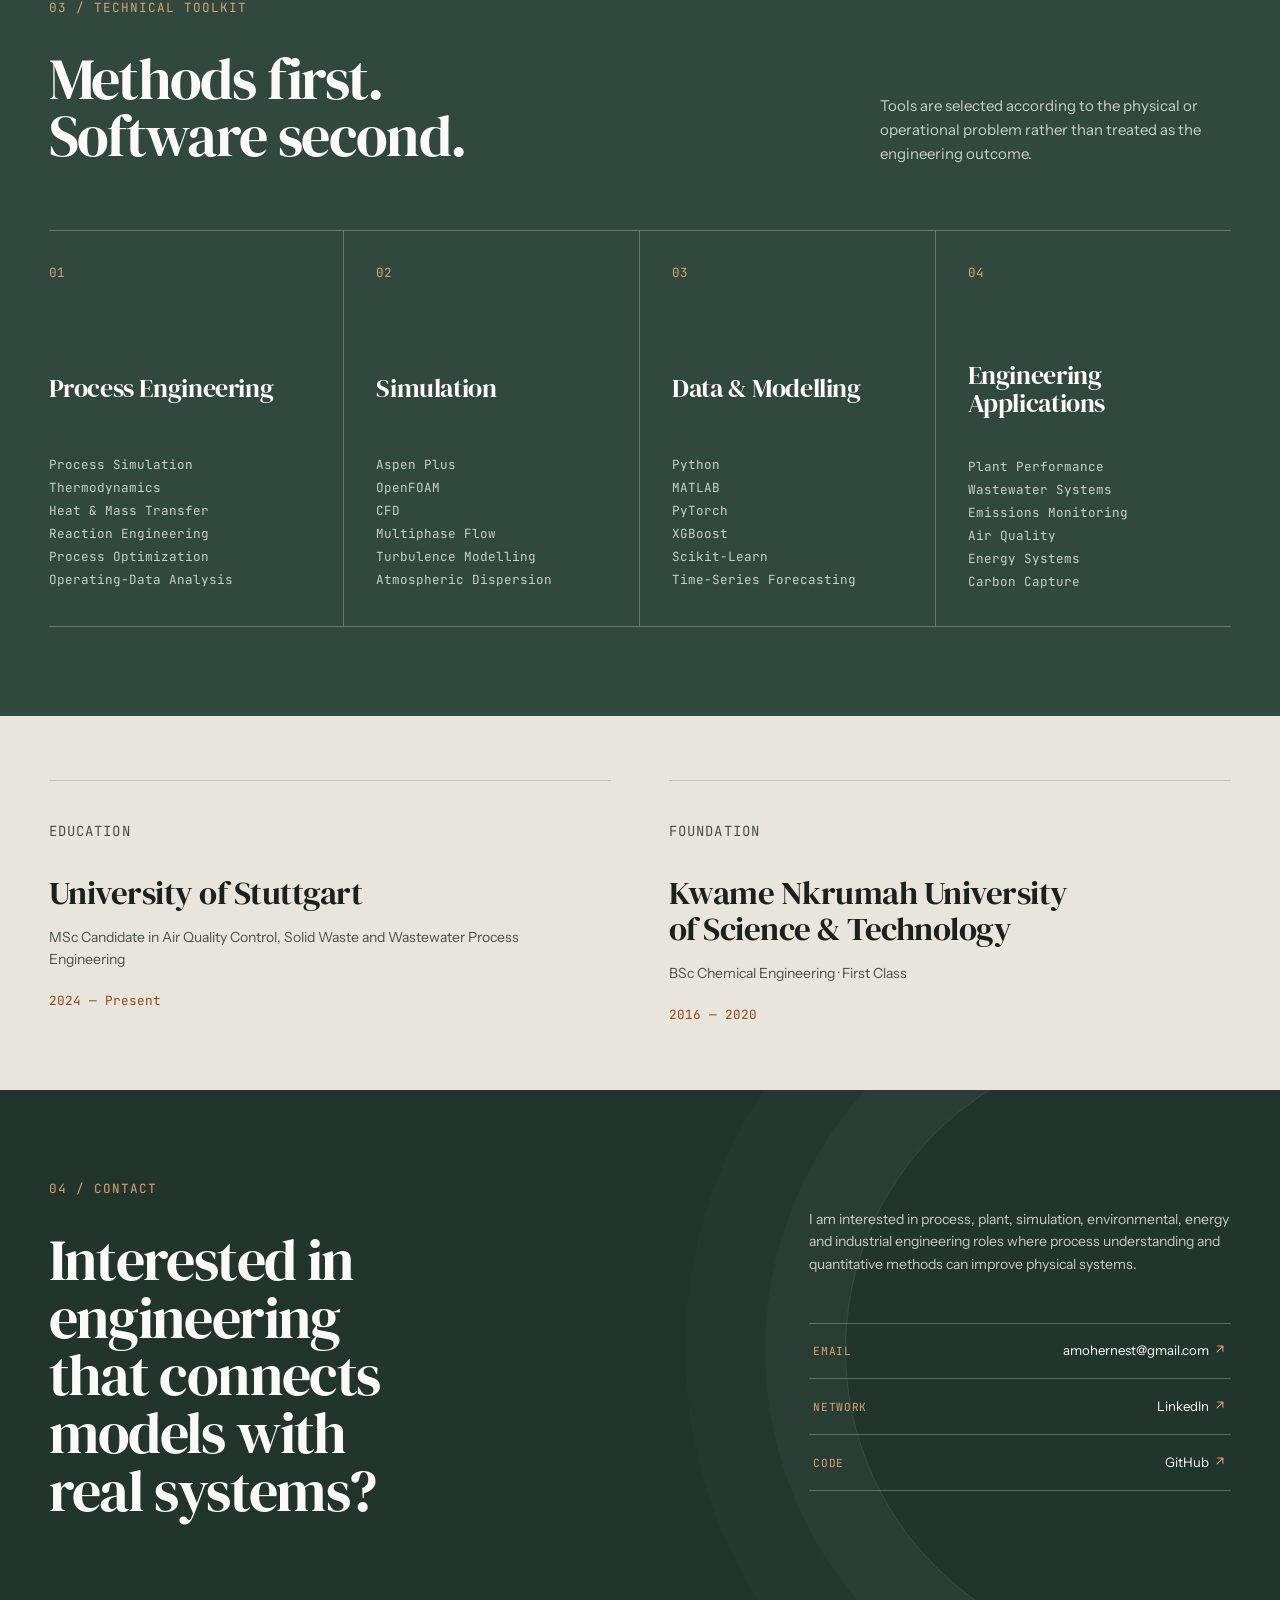
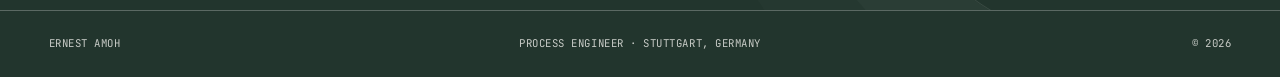
==== commit bc9e1894: "Refine main page" ====
--- a/index.html
+++ b/index.html
@@ -193,498 +193,124 @@
       </div>
     </section>
 
-    <section id="work" class="work-section section-pad">
+    <section id="work" class="work-section selected-work-section section-pad">
       <div class="section-shell">
         <div class="section-heading-row work-heading">
           <div data-reveal>
-            <p class="section-kicker">02 / Selected Engineering Work</p>
+            <p class="section-kicker">02 / Selected Work</p>
             <h2>Engineering questions,<br>investigated through models and data.</h2>
           </div>
 
           <p class="section-intro" data-reveal>
-            Selected work spanning manufacturing intelligence,
-            industrial monitoring, wastewater process engineering,
-            atmospheric transport, and energy-system analysis.
+            A selection of work spanning industrial systems,
+            multiphase flow, simulation and manufacturing data.
           </p>
         </div>
-      </div>
-
-      <div class="projects-shell">
-        <article class="project-feature">
-          <div class="project-media-wrap" data-reveal>
-            <div class="project-media project-media-dashboard project-gallery" data-gallery
-              aria-label="Enterprise manufacturing intelligence platform images">
-              <div class="project-gallery-track">
-                <figure class="project-gallery-slide is-active"
-                  data-gallery-label="Executive Overview: Enterprise performance at a glance">
-                  <button class="project-gallery-open" type="button"
-                    aria-label="Open Executive Overview image full size">
-                    <img src="assets/images/manufacturing-intelligence-executive-overview.png" width="1834"
-                      height="1035" alt="Executive overview showing enterprise manufacturing performance at a glance"
-                      loading="lazy" decoding="async">
-                  </button>
-                </figure>
-                <figure class="project-gallery-slide"
-                  data-gallery-label="Production Performance: OEE, attainment and forecast">
-                  <button class="project-gallery-open" type="button"
-                    aria-label="Open Production Performance image full size">
-                    <img src="assets/images/manufacturing-intelligence-production-performance.png" width="1836"
-                      height="1033" alt="Production performance dashboard showing OEE, attainment and forecast"
-                      loading="lazy" decoding="async">
-                  </button>
-                </figure>
-                <figure class="project-gallery-slide"
-                  data-gallery-label="Loss &amp; Opportunity: Loss drivers and opportunity">
-                  <button class="project-gallery-open" type="button"
-                    aria-label="Open Loss and Opportunity image full size">
-                    <img src="assets/images/manufacturing-intelligence-loss-opportunity.png" width="1840"
-                      height="1033"
-                      alt="Loss and opportunity dashboard showing manufacturing loss drivers and modeled opportunity"
-                      loading="lazy" decoding="async">
-                  </button>
-                </figure>
-                <figure class="project-gallery-slide"
-                  data-gallery-label="Energy &amp; Utilities: Energy performance and anomalies">
-                  <button class="project-gallery-open" type="button"
-                    aria-label="Open Energy and Utilities image full size">
-                    <img src="assets/images/manufacturing-intelligence-energy-utilities.png" width="1837" height="1033"
-                      alt="Energy and utilities dashboard showing energy performance and anomalies" loading="lazy"
-                      decoding="async">
-                  </button>
-                </figure>
-                <figure class="project-gallery-slide"
-                  data-gallery-label="Reliability &amp; Maintenance: Failures, downtime and reliability">
-                  <button class="project-gallery-open" type="button"
-                    aria-label="Open Reliability and Maintenance image full size">
-                    <img src="assets/images/manufacturing-intelligence-reliability-maintenance.png" width="1723"
-                      height="967"
-                      alt="Reliability and maintenance dashboard showing failures, downtime and reliability"
-                      loading="lazy" decoding="async">
-                  </button>
-                </figure>
-                <figure class="project-gallery-slide"
-                  data-gallery-label="Data Quality: Data quality and validation status">
-                  <button class="project-gallery-open" type="button" aria-label="Open Data Quality image full size">
-                    <img src="assets/images/manufacturing-intelligence-data-quality.png" width="1716" height="964"
-                      alt="Data quality dashboard showing validation and quality status" loading="lazy" decoding="async">
-                  </button>
-                </figure>
+
+        <div class="selected-work-grid">
+          <article class="selected-project" data-reveal>
+            <a class="selected-project-media" href="projects/#manufacturing-intelligence"
+              aria-label="View Enterprise Manufacturing Intelligence Platform project">
+              <img src="assets/images/manufacturing-intelligence-executive-overview.png" width="1834" height="1035"
+                alt="Executive overview showing enterprise manufacturing performance at a glance"
+                loading="lazy" decoding="async">
+            </a>
+
+            <div class="selected-project-content">
+              <div class="selected-project-meta">
+                <span>01</span>
+                <span>Manufacturing · Industrial Data</span>
               </div>
-              <div class="project-gallery-ui">
-                <span class="project-gallery-caption" aria-live="polite">Executive Overview: Enterprise performance
-                  at a glance</span>
-                <div class="project-gallery-controls">
-                  <button type="button" data-gallery-prev aria-label="Previous project image">&#8592;</button>
-                  <span class="project-gallery-count">01 / 06</span>
-                  <button type="button" data-gallery-next aria-label="Next project image">&#8594;</button>
-                </div>
+              <h3>Enterprise Manufacturing Intelligence Platform</h3>
+              <p>
+                A six-site manufacturing intelligence platform unifying production, downtime, energy, quality,
+                maintenance, and equipment telemetry for OEE analysis, forecasting, anomaly detection, and predictive
+                maintenance.
+              </p>
+              <a class="text-link route-link" href="projects/#manufacturing-intelligence">
+                View project<span class="route-link-icon" aria-hidden="true"></span>
+              </a>
+            </div>
+          </article>
+
+          <article class="selected-project" data-reveal>
+            <a class="selected-project-media" href="projects/#multiphase-aeration"
+              aria-label="View Multiphase Aeration Hydrodynamics and Treatment Performance project">
+              <img src="assets/images/project-2-01.png" width="1920" height="1080"
+                alt="Flow patterns across wastewater aeration diffuser layouts"
+                loading="lazy" decoding="async">
+            </a>
+
+            <div class="selected-project-content">
+              <div class="selected-project-meta">
+                <span>02</span>
+                <span>Multiphase CFD · Wastewater</span>
               </div>
+              <h3>Multiphase Aeration Hydrodynamics &amp; Treatment Performance</h3>
+              <p>
+                A multiphase CFD study showing how diffuser placement changes circulation, gas distribution, oxygen
+                transfer, and treatment conditions even when total airflow is held constant.
+              </p>
+              <a class="text-link route-link" href="projects/#multiphase-aeration">
+                View project<span class="route-link-icon" aria-hidden="true"></span>
+              </a>
             </div>
-          </div>
-
-          <div class="project-content" data-reveal>
-            <div class="project-meta">
-              <span>01</span>
-              <span>Manufacturing · Data Engineering · Analytics</span>
+          </article>
+
+          <article class="selected-project" data-reveal>
+            <a class="selected-project-media" href="projects/#atmospheric-dispersion"
+              aria-label="View Atmospheric Pollutant Dispersion project">
+              <img src="assets/images/project-3-01.png" width="1920" height="1080"
+                alt="Simulated industrial stack plume"
+                loading="lazy" decoding="async">
+            </a>
+
+            <div class="selected-project-content">
+              <div class="selected-project-meta">
+                <span>03</span>
+                <span>Atmospheric CFD · Dispersion</span>
+              </div>
+              <h3>Atmospheric Pollutant Dispersion</h3>
+              <p>
+                Site-resolved CFD investigation of atmospheric pollutant dispersion under varying meteorological
+                conditions across realistic terrain, buildings and industrial structures.
+              </p>
+              <a class="text-link route-link" href="projects/#atmospheric-dispersion">
+                View project<span class="route-link-icon" aria-hidden="true"></span>
+              </a>
             </div>
-
-            <h3>Enterprise Manufacturing Intelligence Platform</h3>
-
-            <p class="project-lead">
-              A six-site manufacturing intelligence platform that brings production, downtime, energy, quality,
-              maintenance, and equipment telemetry into one decision layer, combining OEE and loss analysis with
-              forecasting, anomaly detection, and predictive maintenance.
-            </p>
-
-            <div class="project-detail">
-              <div>
-                <span class="detail-label">Engineering Problem</span>
-                <p>
-                  Multi-site operations generate millions of records across systems built for different purposes, time
-                  scales, and KPI definitions. The challenge was to reconcile them into a trusted enterprise model where
-                  performance, losses, energy use, reliability, and data quality could be compared consistently across
-                  sites and production lines.
-                </p>
+          </article>
+
+          <article class="selected-project" data-reveal>
+            <a class="selected-project-media" href="projects/#grid-demand"
+              aria-label="View German Grid Demand and Carbon Intensity Forecasting project">
+              <img src="assets/images/project-4-01.png" width="3634" height="1534"
+                alt="German electricity dataset showing load, generation, and modelling periods"
+                loading="lazy" decoding="async">
+            </a>
+
+            <div class="selected-project-content">
+              <div class="selected-project-meta">
+                <span>04</span>
+                <span>Energy Systems · Forecasting</span>
               </div>
-              <div>
-                <span class="detail-label">Approach</span>
-                <p>
-                  Built a governed Python and PostgreSQL data platform with Power BI reporting and AWS-ready
-                  infrastructure. The platform integrates enterprise operations with industrial reference data, adds
-                  automated data-quality controls, and extends historical performance analysis into forecasting,
-                  anomaly detection, and early-warning analytics.
-                </p>
-              </div>
+              <h3>German Grid Demand &amp; Carbon Intensity Forecasting</h3>
+              <p>
+                A multi-horizon study using power-system and weather data to forecast German grid demand, renewable
+                generation, and carbon intensity across a 24-hour horizon.
+              </p>
+              <a class="text-link route-link" href="projects/#grid-demand">
+                View project<span class="route-link-icon" aria-hidden="true"></span>
+              </a>
             </div>
-
-            <div class="project-footer">
-              <div class="project-tech">Python · PostgreSQL · Power BI · AWS · Terraform</div>
-              <a href="https://github.com/kwesiamoh/manufacturing-intelligence-platform" target="_blank"
-                rel="noopener noreferrer" class="text-link">View project<span class="external-link-icon" aria-hidden="true"></span></a>
-            </div>
-          </div>
-        </article>
-
-        <article class="project-feature reverse project-feature-wide">
-          <div class="project-media-wrap" data-reveal>
-            <div class="project-media project-media-aeration project-gallery" data-gallery
-              aria-label="Aeration CFD project images">
-              <div class="project-gallery-track">
-                <figure class="project-gallery-slide is-active"
-                  data-gallery-label="Flow Patterns Across Diffuser Layouts">
-                  <button class="project-gallery-open" type="button"
-                    aria-label="Open Flow Patterns Across Diffuser Layouts image full size">
-                    <img src="assets/images/project-2-01.png" width="1920" height="1080"
-                      alt="Flow patterns across wastewater aeration diffuser layouts" loading="lazy" decoding="async">
-                  </button>
-                </figure>
-                <figure class="project-gallery-slide" data-gallery-label="Diffuser Layout Configurations">
-                  <button class="project-gallery-open" type="button"
-                    aria-label="Open Diffuser Layout Configurations image full size">
-                    <img src="assets/images/project-2-02.png" width="1920" height="1080"
-                      alt="Comparison of wastewater aeration diffuser configurations" loading="lazy" decoding="async">
-                  </button>
-                </figure>
-                <figure class="project-gallery-slide" data-gallery-label="Mean Air Volume Fraction">
-                  <button class="project-gallery-open" type="button"
-                    aria-label="Open Mean Air Volume Fraction image full size">
-                    <img src="assets/images/project-2-03.png" width="1920" height="1080"
-                      alt="Time-averaged air distribution in an aeration tank" loading="lazy" decoding="async">
-                  </button>
-                </figure>
-                <figure class="project-gallery-slide" data-gallery-label="Outlet Biodegradable Substrate COD">
-                  <button class="project-gallery-open" type="button"
-                    aria-label="Open Outlet Biodegradable Substrate COD image full size">
-                    <img src="assets/images/project-2-04.png" width="650" height="450"
-                      alt="Biodegradable chemical oxygen demand distribution in an aeration tank" loading="lazy"
-                      decoding="async">
-                  </button>
-                </figure>
-              </div>
-              <div class="project-gallery-ui">
-                <span class="project-gallery-caption" aria-live="polite">Flow patterns across diffuser layouts</span>
-                <div class="project-gallery-controls">
-                  <button type="button" data-gallery-prev aria-label="Previous project image">&#8592;</button>
-                  <span class="project-gallery-count">01 / 04</span>
-                  <button type="button" data-gallery-next aria-label="Next project image">&#8594;</button>
-                </div>
-              </div>
-            </div>
-          </div>
-
-          <div class="project-content" data-reveal>
-            <div class="project-meta">
-              <span>02</span>
-              <span>Wastewater · Multiphase CFD</span>
-            </div>
-
-            <h3>Multiphase Aeration Hydrodynamics &amp; Treatment Performance</h3>
-
-            <p class="project-lead">
-              A multiphase CFD study showing how diffuser placement changes circulation, gas distribution, oxygen
-              transfer, dissolved oxygen, and biodegradable substrate removal, even when total airflow is held
-              constant.
-            </p>
-
-            <div class="project-detail">
-              <div>
-                <span class="detail-label">Engineering Problem</span>
-                <p>
-                  The same aeration rate does not guarantee the same treatment conditions. Diffuser layout can create
-                  uneven circulation, oxygen-transfer zones, and low-DO regions that directly affect biological
-                  treatment performance.
-                </p>
-              </div>
-              <div>
-                <span class="detail-label">Approach</span>
-                <p>
-                  Compared distributed, central, and lateral diffuser layouts under identical tank geometry,
-                  hydraulics, and total airflow. Time-averaged multiphase aeration fields were coupled with a reduced
-                  ASM1 formulation to evaluate dissolved oxygen and biodegradable substrate reduction.
-                </p>
-              </div>
-            </div>
-
-            <div class="project-footer">
-              <div class="project-tech">OpenFOAM · Multiphase Flow · Aeration · ParaView</div>
-              <a href="https://github.com/kwesiamoh/wastewater-aeration-cfd" target="_blank" rel="noopener noreferrer"
-                class="text-link">View project<span class="external-link-icon" aria-hidden="true"></span></a>
-            </div>
-          </div>
-        </article>
-
-        <article class="project-feature project-feature-cinematic">
-          <div class="project-media-wrap" data-reveal>
-            <div class="project-media project-media-dispersion project-gallery" data-gallery
-              aria-label="Atmospheric dispersion project images">
-              <div class="project-gallery-track">
-                <figure class="project-gallery-slide is-active" data-gallery-label="Simulated industrial stack plume">
-                  <button class="project-gallery-open" type="button"
-                    aria-label="Open Simulated industrial stack plume image full size">
-                    <img src="assets/images/project-3-01.png" width="1920" height="1080"
-                      alt="Simulated industrial stack plume" loading="lazy" decoding="async">
-                  </button>
-                </figure>
-                <figure class="project-gallery-slide" data-gallery-label="CFD computational domain and mesh">
-                  <button class="project-gallery-open" type="button"
-                    aria-label="Open CFD computational domain and mesh image full size">
-                    <img src="assets/images/project-3-02.png" width="1920" height="1080"
-                      alt="Atmospheric CFD computational domain and mesh" loading="lazy" decoding="async">
-                  </button>
-                </figure>
-                <figure class="project-gallery-slide" data-gallery-label="Plume spread under varying wind speeds">
-                  <button class="project-gallery-open" type="button"
-                    aria-label="Open Plume spread under varying wind speeds image full size">
-                    <img src="assets/images/project-3-03.png" width="1954" height="1474"
-                      alt="Pollutant plume spread under varying wind speeds" loading="lazy" decoding="async">
-                  </button>
-                </figure>
-                <figure class="project-gallery-slide" data-gallery-label="Transient plume rise and dispersion">
-                  <button class="project-gallery-open" type="button"
-                    aria-label="Open Transient plume rise and dispersion image full size">
-                    <img src="assets/images/project-3-04.png" width="2118" height="1769"
-                      alt="Transient industrial plume rise and atmospheric dispersion" loading="lazy" decoding="async">
-                  </button>
-                </figure>
-                <figure class="project-gallery-slide" data-gallery-label="Dispersion under different wind directions">
-                  <button class="project-gallery-open" type="button"
-                    aria-label="Open Dispersion under different wind directions image full size">
-                    <img src="assets/images/project-3-05.png" width="1920" height="1080"
-                      alt="Atmospheric pollutant dispersion under different wind directions" loading="lazy"
-                      decoding="async">
-                  </button>
-                </figure>
-                <figure class="project-gallery-slide" data-gallery-label="3D industrial site model">
-                  <button class="project-gallery-open" type="button"
-                    aria-label="Open 3D industrial site model image full size">
-                    <img src="assets/images/project-3-06.png" width="1920" height="1080"
-                      alt="Three-dimensional model of the industrial site" loading="lazy" decoding="async">
-                  </button>
-                </figure>
-              </div>
-              <div class="project-gallery-ui">
-                <span class="project-gallery-caption" aria-live="polite">Simulated industrial stack plume</span>
-                <div class="project-gallery-controls">
-                  <button type="button" data-gallery-prev aria-label="Previous project image">&#8592;</button>
-                  <span class="project-gallery-count">01 / 06</span>
-                  <button type="button" data-gallery-next aria-label="Next project image">&#8594;</button>
-                </div>
-              </div>
-            </div>
-          </div>
-
-          <div class="project-content" data-reveal>
-            <div class="project-meta">
-              <span>03</span>
-              <span>Atmospheric CFD · Pollutant Transport</span>
-            </div>
-
-            <h3>Atmospheric Pollutant Dispersion</h3>
-
-            <p class="project-lead">
-              Site-resolved CFD investigation of atmospheric pollutant
-              dispersion under varying meteorological conditions across
-              realistic terrain, buildings and industrial structures.
-            </p>
-
-            <div class="project-detail">
-              <div>
-                <span class="detail-label">Engineering Problem</span>
-                <p>
-                  Wind direction, atmospheric flow and building wakes
-                  influence plume transport, recirculation, dilution
-                  and local pollutant concentration.
-                </p>
-              </div>
-              <div>
-                <span class="detail-label">Approach</span>
-                <p>
-                  Combined terrain and building geometry with atmospheric
-                  boundary-layer simulations, Eulerian concentration fields
-                  and Lagrangian particle transport.
-                </p>
-              </div>
-            </div>
-
-            <div class="project-footer">
-              <div class="project-tech">OpenFOAM · RANS / LES · QGIS · ParaView · Blender</div>
-              <a href="https://github.com/kwesiamoh/Fichtenhain-Atmospheric-Dispersion-CFD" target="_blank"
-                rel="noopener noreferrer" class="text-link">View project<span class="external-link-icon" aria-hidden="true"></span></a>
-            </div>
-          </div>
-        </article>
-
-        <article class="project-feature reverse">
-          <div class="project-media-wrap" data-reveal>
-            <div class="project-media project-media-forecast project-gallery" data-gallery
-              aria-label="German electricity forecasting project images">
-              <div class="project-gallery-track">
-                <figure class="project-gallery-slide is-active" data-gallery-label="German electricity system overview">
-                  <button class="project-gallery-open" type="button"
-                    aria-label="Open German electricity system overview image full size">
-                    <img src="assets/images/project-4-01.png" width="3634" height="1534"
-                      alt="German electricity dataset showing load, selected generation components, and train, validation, and test periods"
-                      loading="lazy" decoding="async">
-                  </button>
-                </figure>
-                <figure class="project-gallery-slide" data-gallery-label="Rolling h=1 load forecasts">
-                  <button class="project-gallery-open" type="button"
-                    aria-label="Open Rolling h=1 load forecasts image full size">
-                    <img src="assets/images/project-4-02.png" width="3634" height="1535"
-                      alt="Rolling one-hour-ahead German load forecasts from XGBoost, Chronos, TimesFM, and Moirai compared with actual load"
-                      loading="lazy" decoding="async">
-                  </button>
-                </figure>
-                <figure class="project-gallery-slide" data-gallery-label="Carbon intensity vs residual load">
-                  <button class="project-gallery-open" type="button"
-                    aria-label="Open Carbon intensity vs residual load image full size">
-                    <img src="assets/images/project-4-03.png" width="2434" height="1534"
-                      alt="Density relationship between German electricity carbon intensity and residual load"
-                      loading="lazy" decoding="async">
-                  </button>
-                </figure>
-                <figure class="project-gallery-slide" data-gallery-label="Seasonal and diurnal carbon profile">
-                  <button class="project-gallery-open" type="button"
-                    aria-label="Open Seasonal and diurnal carbon profile image full size">
-                    <img src="assets/images/project-4-04.png" width="3028" height="1384"
-                      alt="Heatmap of German electricity carbon intensity by month and hour of day" loading="lazy"
-                      decoding="async">
-                  </button>
-                </figure>
-                <figure class="project-gallery-slide" data-gallery-label="Nine-target MAE benchmark">
-                  <button class="project-gallery-open" type="button"
-                    aria-label="Open Nine-target MAE benchmark image full size">
-                    <img src="assets/images/project-4-05.png" width="5227" height="4136"
-                      alt="FULL h=1 MAE benchmark across nine electricity and carbon-intensity forecast targets"
-                      loading="lazy" decoding="async">
-                  </button>
-                </figure>
-              </div>
-              <div class="project-gallery-ui">
-                <span class="project-gallery-caption" aria-live="polite">German electricity system overview</span>
-                <div class="project-gallery-controls">
-                  <button type="button" data-gallery-prev aria-label="Previous project image">&#8592;</button>
-                  <span class="project-gallery-count">01 / 05</span>
-                  <button type="button" data-gallery-next aria-label="Next project image">&#8594;</button>
-                </div>
-              </div>
-            </div>
-          </div>
-
-          <div class="project-content" data-reveal>
-            <div class="project-meta">
-              <span>04</span>
-              <span>Energy Systems · Time-Series Forecasting</span>
-            </div>
-
-            <h3>German Grid Demand &amp; Carbon Intensity Forecasting</h3>
-
-            <p class="project-lead">
-              A multi-horizon forecasting study of the German electricity system, using power-system and weather data
-              to forecast grid demand, renewable generation, and carbon intensity across a 24-hour horizon.
-            </p>
-
-            <div class="project-detail">
-              <div>
-                <span class="detail-label">Forecasting Problem</span>
-                <p>
-                  Electricity demand, renewable generation, and carbon intensity evolve differently with weather,
-                  generation mix, and recurring system behavior. The challenge was to compare forecasting approaches
-                  consistently while preserving temporal causality and understanding how accuracy changes as the
-                  prediction horizon extends.
-                </p>
-              </div>
-              <div>
-                <span class="detail-label">Approach</span>
-                <p>
-                  Built an end-to-end hourly forecasting pipeline from OPSD, SMARD, and Meteostat data, then compared
-                  seasonal baselines, SARIMA, recursive XGBoost, and zero-shot Chronos, TimesFM, and Moirai across nine
-                  targets.
-                </p>
-              </div>
-            </div>
-
-            <div class="project-footer">
-              <div class="project-tech">Python · XGBoost · Chronos · TimesFM · Moirai</div>
-              <a href="https://github.com/kwesiamoh/energy-forecast" target="_blank" rel="noopener noreferrer"
-                class="text-link">View project<span class="external-link-icon" aria-hidden="true"></span></a>
-            </div>
-          </div>
-        </article>
-
-        <article class="project-feature">
-          <div class="project-media-wrap" data-reveal>
-            <div class="project-media project-media-dashboard project-gallery" data-gallery
-              aria-label="Turbine emissions project images">
-              <div class="project-gallery-track">
-                <figure class="project-gallery-slide is-active"
-                  data-gallery-label="Real-time soft sensor monitoring dashboard">
-                  <button class="project-gallery-open" type="button"
-                    aria-label="Open Real-time soft sensor monitoring dashboard image full size">
-                    <img src="assets/images/project-1-01.png" width="2548" height="1590"
-                      alt="Real-time soft sensor monitoring dashboard" loading="lazy" decoding="async">
-                  </button>
-                </figure>
-                <figure class="project-gallery-slide"
-                  data-gallery-label="ML model performance and uncertainty comparison">
-                  <button class="project-gallery-open" type="button"
-                    aria-label="Open ML model performance and uncertainty comparison image full size">
-                    <img src="assets/images/project-1-02.png" width="2337" height="1790"
-                      alt="Machine-learning model performance and uncertainty comparison" loading="lazy"
-                      decoding="async">
-                  </button>
-                </figure>
-              </div>
-              <div class="project-gallery-ui">
-                <span class="project-gallery-caption" aria-live="polite">Real-time soft sensor monitoring
-                  dashboard</span>
-                <div class="project-gallery-controls">
-                  <button type="button" data-gallery-prev aria-label="Previous project image">&#8592;</button>
-                  <span class="project-gallery-count">01 / 02</span>
-                  <button type="button" data-gallery-next aria-label="Next project image">&#8594;</button>
-                </div>
-              </div>
-            </div>
-          </div>
-
-          <div class="project-content" data-reveal>
-            <div class="project-meta">
-              <span>05</span>
-              <span>Process Engineering · Emissions · ML</span>
-            </div>
-
-            <h3>Virtual Soft-Sensor for Turbine Emissions Monitoring</h3>
-
-            <p class="project-lead">
-              A physics-constrained soft sensor for estimating CO and NOx from operating telemetry when direct exhaust
-              measurements become unavailable or unreliable.
-            </p>
-
-            <div class="project-detail">
-              <div>
-                <span class="detail-label">Engineering Problem</span>
-                <p>
-                  Calibration drift, analyzer maintenance, and measurement interruptions can create blind spots in
-                  emissions monitoring while the turbine continues operating.
-                </p>
-              </div>
-              <div>
-                <span class="detail-label">Approach</span>
-                <p>
-                  Developed an uncertainty-aware neural soft sensor combining physics-constrained modelling,
-                  thermodynamically motivated features, and conformal prediction to estimate emissions from existing
-                  operational variables while quantifying prediction uncertainty.
-                </p>
-              </div>
-            </div>
-
-            <div class="project-footer">
-              <div class="project-tech">Python · PyTorch · Thermodynamics · Streamlit</div>
-              <a href="https://github.com/kwesiamoh/gas-turbine-digital-twin" target="_blank" rel="noopener noreferrer"
-                class="text-link">View project<span class="external-link-icon" aria-hidden="true"></span></a>
-            </div>
-          </div>
-        </article>
+          </article>
+        </div>
+
+        <div class="selected-work-cta" data-reveal>
+          <a class="text-link route-link" href="projects/">
+            Explore all projects<span class="route-link-icon" aria-hidden="true"></span>
+          </a>
+        </div>
       </div>
     </section>
 
--- a/assets/css/layout.css
+++ b/assets/css/layout.css
@@ -128,11 +128,13 @@
   transition: transform var(--duration-fast) var(--ease-out);
 }
 
-.nav-links a.is-active {
+.nav-links a.is-active,
+.nav-links a[aria-current='page'] {
   font-weight: 600;
 }
 
 .nav-links a.is-active::after,
+.nav-links a[aria-current='page']::after,
 .nav-links a[aria-current='location']::after {
   transform: scaleX(1);
   transform-origin: left center;
@@ -423,6 +425,166 @@
   margin-bottom: clamp(3rem, 5vw, 5rem);
 }
 
+/* Curated homepage work */
+.selected-work-grid {
+  display: grid;
+  grid-template-columns: repeat(2, minmax(0, 1fr));
+  column-gap: clamp(2rem, 4vw, 4rem);
+  row-gap: clamp(2.5rem, 5vw, 4.5rem);
+}
+
+.selected-project {
+  min-width: 0;
+  display: flex;
+  flex-direction: column;
+  padding-top: clamp(1.5rem, 2.5vw, 2.25rem);
+  border-top: 1px solid var(--separator);
+}
+
+.selected-project-media {
+  display: block;
+  aspect-ratio: 16 / 10;
+  overflow: hidden;
+  border: 1px solid rgba(28, 33, 29, 0.1);
+  border-radius: var(--radius-large);
+  background: #e7e5de;
+}
+
+.selected-project-media img {
+  width: 100%;
+  height: 100%;
+  object-fit: contain;
+}
+
+.selected-project-content {
+  flex: 1;
+  display: flex;
+  flex-direction: column;
+  padding-top: clamp(1.5rem, 3vw, 2.5rem);
+}
+
+.selected-project-meta {
+  display: flex;
+  justify-content: space-between;
+  gap: 1rem;
+  margin-bottom: var(--space-5);
+  font-family: var(--mono);
+  font-size: var(--text-xs);
+  letter-spacing: 0.06em;
+  text-transform: uppercase;
+  color: var(--accent-functional);
+}
+
+.selected-project h3 {
+  max-width: 18ch;
+  margin-bottom: var(--space-4);
+  font-size: var(--text-card-title);
+}
+
+.selected-project p {
+  max-width: 50rem;
+  color: var(--text-secondary);
+  font-size: calc(var(--text-support) - 0.0625rem);
+  line-height: 1.58;
+}
+
+.selected-project .text-link {
+  margin-top: auto;
+  padding-top: var(--space-4);
+}
+
+.selected-work-cta {
+  display: flex;
+  justify-content: flex-end;
+  margin-top: clamp(2.5rem, 5vw, 4.5rem);
+  padding-top: var(--space-5);
+  border-top: 1px solid var(--separator);
+}
+
+.selected-work-cta .text-link {
+  font-size: calc(var(--text-sm) + 0.125rem);
+}
+
+/* Projects archive */
+.projects-page .site-nav {
+  color: var(--text-primary);
+  border-color: var(--separator);
+  background: rgba(242, 239, 231, 0.94);
+}
+
+.projects-page .nav-role {
+  color: var(--text-secondary);
+}
+
+.projects-hero {
+  padding-top: calc(var(--nav-height) + var(--section-space));
+  background: var(--surface-primary);
+}
+
+.projects-hero-grid {
+  display: grid;
+  grid-template-columns: minmax(0, 1.45fr) minmax(18rem, 0.55fr);
+  align-items: end;
+  gap: var(--grid-gap);
+}
+
+.projects-hero h1 {
+  max-width: 18ch;
+  font-size: var(--text-h2);
+}
+
+.projects-hero h1 em {
+  color: var(--green);
+}
+
+.project-index {
+  display: grid;
+  grid-template-columns: repeat(5, minmax(0, 1fr));
+  margin-top: clamp(3rem, 6vw, 6rem);
+  border-block: 1px solid var(--separator);
+}
+
+.project-index a {
+  min-height: 6.5rem;
+  display: flex;
+  flex-direction: column;
+  justify-content: space-between;
+  gap: 1rem;
+  padding: var(--space-5);
+  border-right: 1px solid var(--separator);
+  color: var(--text-primary);
+  font-size: var(--text-sm);
+  line-height: 1.35;
+  text-decoration: none;
+}
+
+.project-index a:first-child {
+  padding-left: 0;
+}
+
+.project-index a:last-child {
+  padding-right: 0;
+  border-right: 0;
+}
+
+.project-index span {
+  font-family: var(--mono);
+  font-size: var(--text-xs);
+  color: var(--accent-functional);
+}
+
+.projects-page-work {
+  padding-top: 0;
+}
+
+.project-feature[id] {
+  scroll-margin-top: calc(var(--nav-height) + var(--space-4));
+}
+
+.projects-return {
+  background: var(--surface-secondary);
+}
+
 .project-feature {
   position: relative;
   display: grid;
@@ -482,7 +644,7 @@
   max-width: 38rem;
   margin-bottom: clamp(1.75rem, 3.5vw, 3rem);
   color: var(--text-secondary);
-  font-size: var(--text-support);
+  font-size: calc(var(--text-support) - 0.0625rem);
   line-height: 1.58;
 }
 
@@ -499,7 +661,7 @@
   display: block;
   margin-bottom: 0.8rem;
   font-family: var(--mono);
-  font-size: var(--text-xs);
+  font-size: calc(var(--text-xs) - 0.0625rem);
   letter-spacing: 0.07em;
   text-transform: uppercase;
   color: var(--green);
@@ -507,7 +669,7 @@
 
 .project-detail p {
   color: var(--text-secondary);
-  font-size: var(--text-sm);
+  font-size: calc(var(--text-sm) - 0.0625rem);
 }
 
 .project-footer {
--- a/assets/css/components.css
+++ b/assets/css/components.css
@@ -73,19 +73,29 @@
 .external-link-icon {
   width: 0.875rem;
   height: 0.875rem;
+  margin-left: 0.3rem;
+  vertical-align: -0.1em;
+  -webkit-mask: url("data:image/svg+xml,%3Csvg xmlns='http://www.w3.org/2000/svg' viewBox='0 0 24 24'%3E%3Cpath d='M7 17 17 7M8 7h9v9' fill='none' stroke='black' stroke-width='1.8' stroke-linecap='round' stroke-linejoin='round'/%3E%3C/svg%3E") center / contain no-repeat;
+  mask: url("data:image/svg+xml,%3Csvg xmlns='http://www.w3.org/2000/svg' viewBox='0 0 24 24'%3E%3Cpath d='M7 17 17 7M8 7h9v9' fill='none' stroke='black' stroke-width='1.8' stroke-linecap='round' stroke-linejoin='round'/%3E%3C/svg%3E") center / contain no-repeat;
+}
+
+.external-link-icon,
+.route-link-icon {
   display: inline-block;
   flex: none;
-  margin-left: 0.3rem;
-  vertical-align: -0.1em;
   background-color: currentColor;
-  -webkit-mask: url("data:image/svg+xml,%3Csvg xmlns='http://www.w3.org/2000/svg' viewBox='0 0 24 24'%3E%3Cpath d='M7 17 17 7M8 7h9v9' fill='none' stroke='black' stroke-width='1.8' stroke-linecap='round' stroke-linejoin='round'/%3E%3C/svg%3E") center / contain no-repeat;
-  mask: url("data:image/svg+xml,%3Csvg xmlns='http://www.w3.org/2000/svg' viewBox='0 0 24 24'%3E%3Cpath d='M7 17 17 7M8 7h9v9' fill='none' stroke='black' stroke-width='1.8' stroke-linecap='round' stroke-linejoin='round'/%3E%3C/svg%3E") center / contain no-repeat;
-}
-
-.text-link .external-link-icon {
+}
+
+.text-link .external-link-icon,
+.route-link-icon {
   width: 0.8125rem;
   height: 0.8125rem;
   margin-left: -0.1rem;
+}
+
+.route-link-icon {
+  -webkit-mask: url("data:image/svg+xml,%3Csvg xmlns='http://www.w3.org/2000/svg' viewBox='0 0 24 24'%3E%3Cpath d='M5 12h14M14 7l5 5-5 5' fill='none' stroke='black' stroke-width='1.8' stroke-linecap='round' stroke-linejoin='round'/%3E%3C/svg%3E") center / contain no-repeat;
+  mask: url("data:image/svg+xml,%3Csvg xmlns='http://www.w3.org/2000/svg' viewBox='0 0 24 24'%3E%3Cpath d='M5 12h14M14 7l5 5-5 5' fill='none' stroke='black' stroke-width='1.8' stroke-linecap='round' stroke-linejoin='round'/%3E%3C/svg%3E") center / contain no-repeat;
 }
 
 .project-media {
--- a/assets/css/responsive.css
+++ b/assets/css/responsive.css
@@ -46,6 +46,11 @@
 
   .contact-section h2 {
     max-width: 12ch;
+  }
+
+  .projects-hero-grid {
+    grid-template-columns: 1fr;
+    align-items: start;
   }
 }
 
@@ -198,6 +203,27 @@
   .education-grid {
     grid-template-columns: 1fr;
   }
+
+  .project-index {
+    grid-template-columns: repeat(3, minmax(0, 1fr));
+  }
+
+  .project-index a:nth-child(3n + 1) {
+    padding-left: 0;
+  }
+
+  .project-index a:nth-child(3n) {
+    padding-right: 0;
+    border-right: 0;
+  }
+
+  .project-index a:nth-child(n + 4) {
+    border-top: 1px solid var(--separator);
+  }
+
+  .project-index a:last-child {
+    border-right: 0;
+  }
 }
 
 @media (max-width: 620px) {
@@ -280,6 +306,44 @@
     grid-template-columns: 1fr;
   }
 
+  .selected-work-grid,
+  .project-index {
+    grid-template-columns: 1fr;
+  }
+
+  .selected-project-meta {
+    align-items: flex-start;
+    flex-direction: column;
+    gap: 0.35rem;
+  }
+
+  .selected-project p {
+    line-height: 1.52;
+  }
+
+  .selected-work-cta {
+    justify-content: flex-start;
+  }
+
+  .projects-hero {
+    padding-top: calc(var(--nav-height) + var(--space-12));
+  }
+
+  .project-index a,
+  .project-index a:first-child,
+  .project-index a:last-child {
+    min-height: 56px;
+    flex-direction: row;
+    align-items: center;
+    padding: var(--space-3) 0;
+    border-right: 0;
+    border-top: 1px solid var(--separator);
+  }
+
+  .project-index a:first-child {
+    border-top: 0;
+  }
+
   .capability-item,
   .toolkit-group,
   .capability-item:first-child,
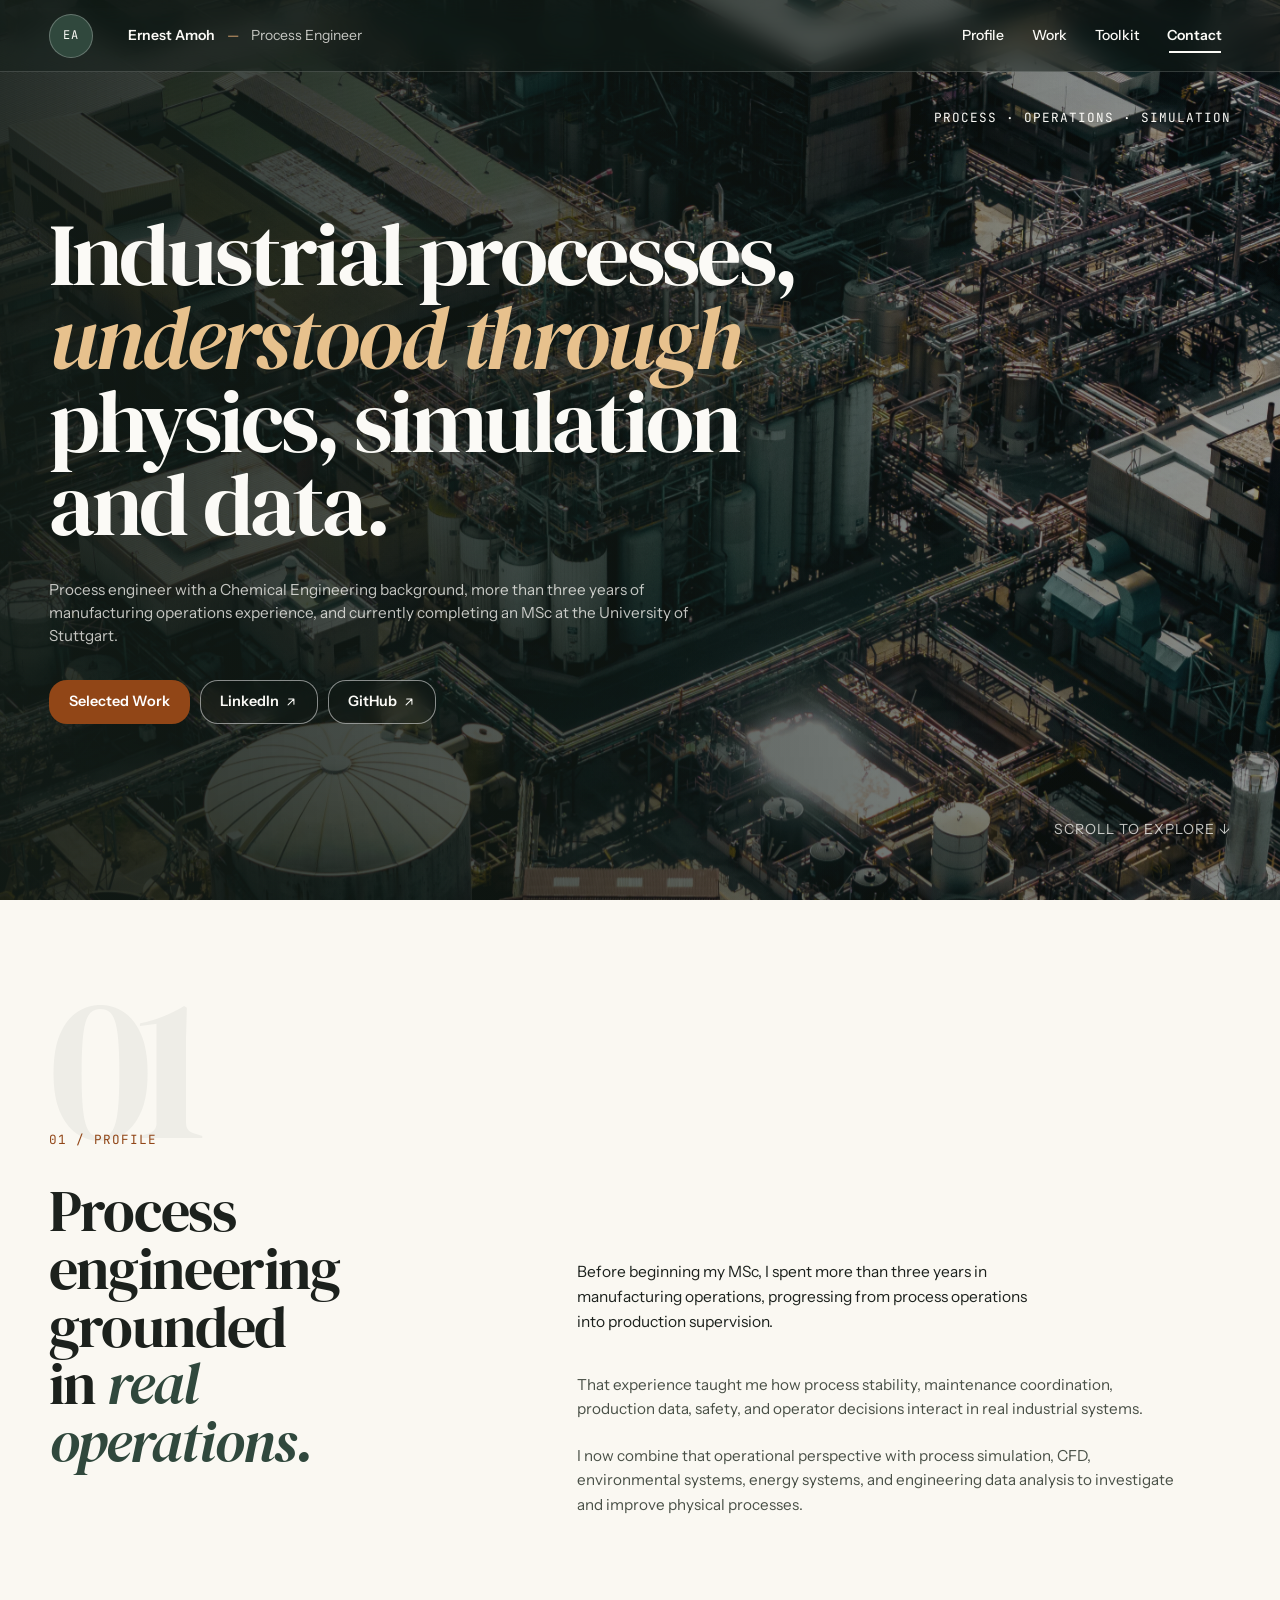
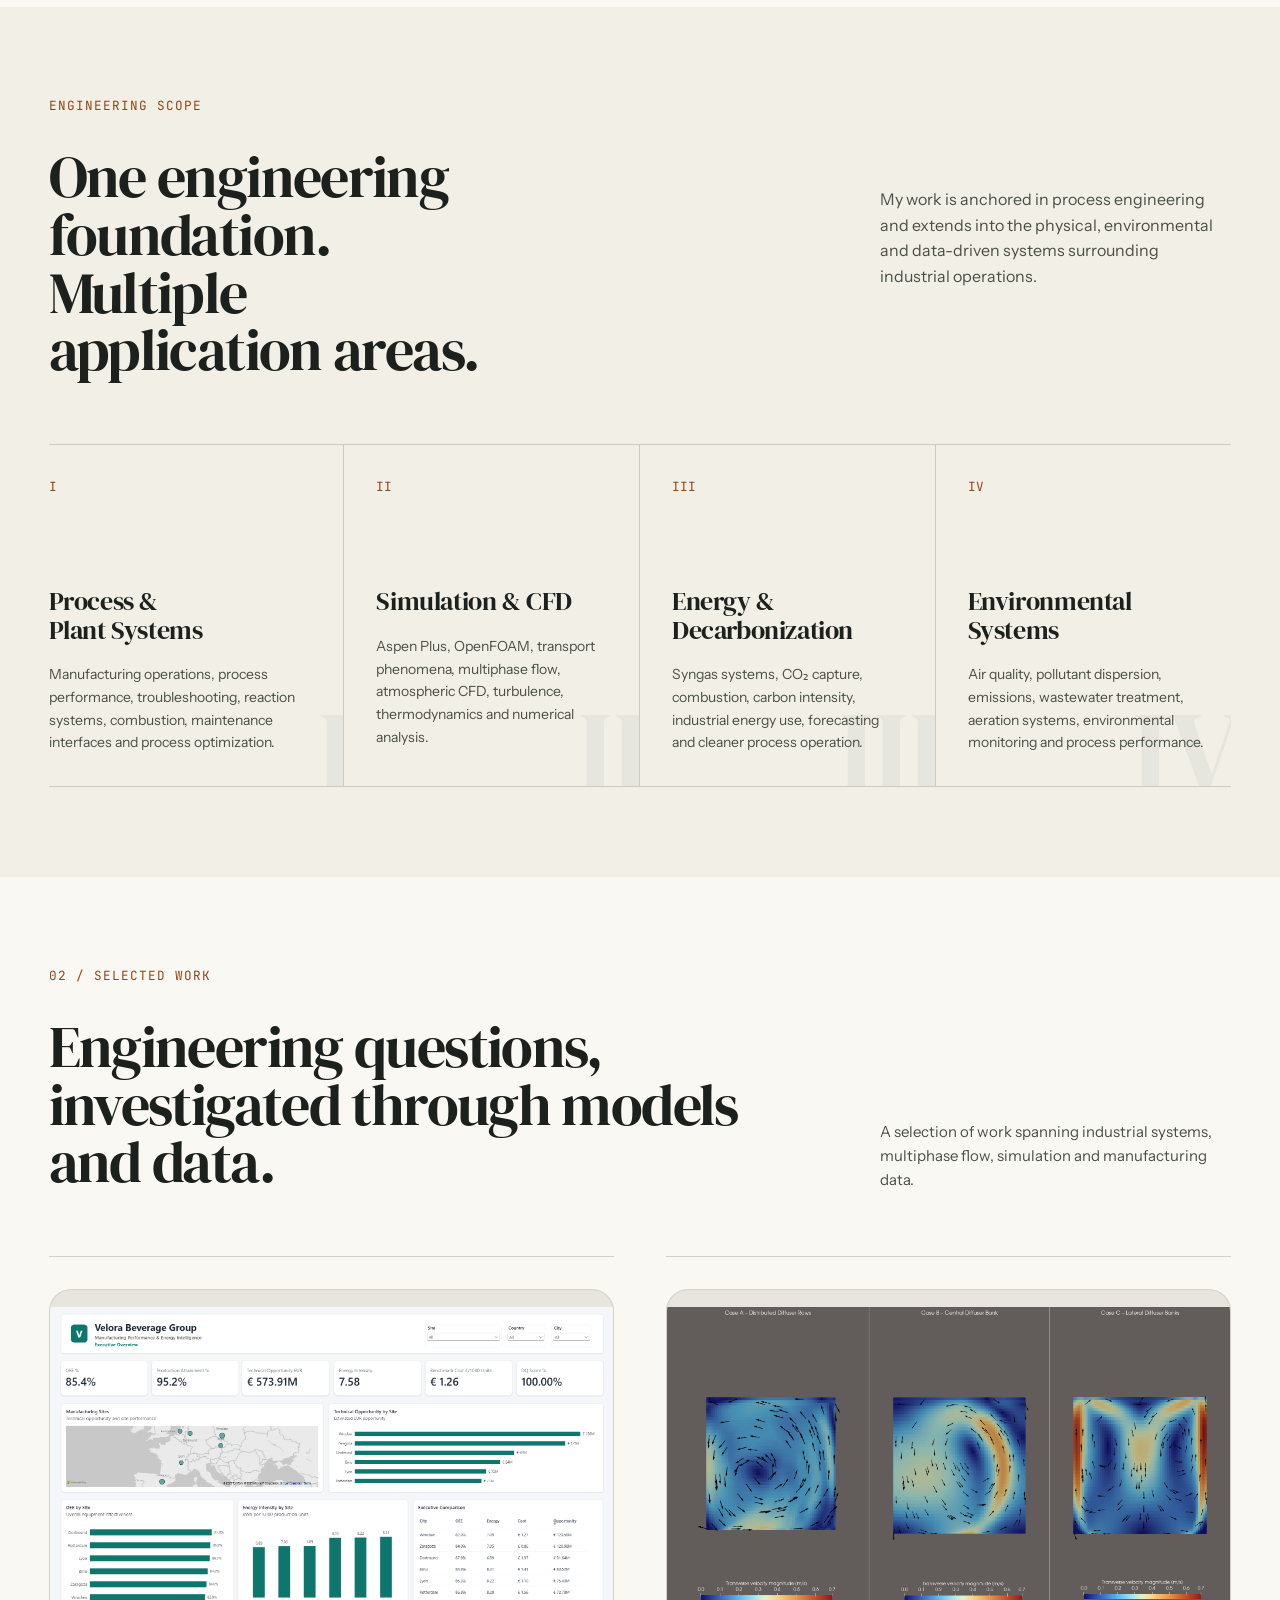
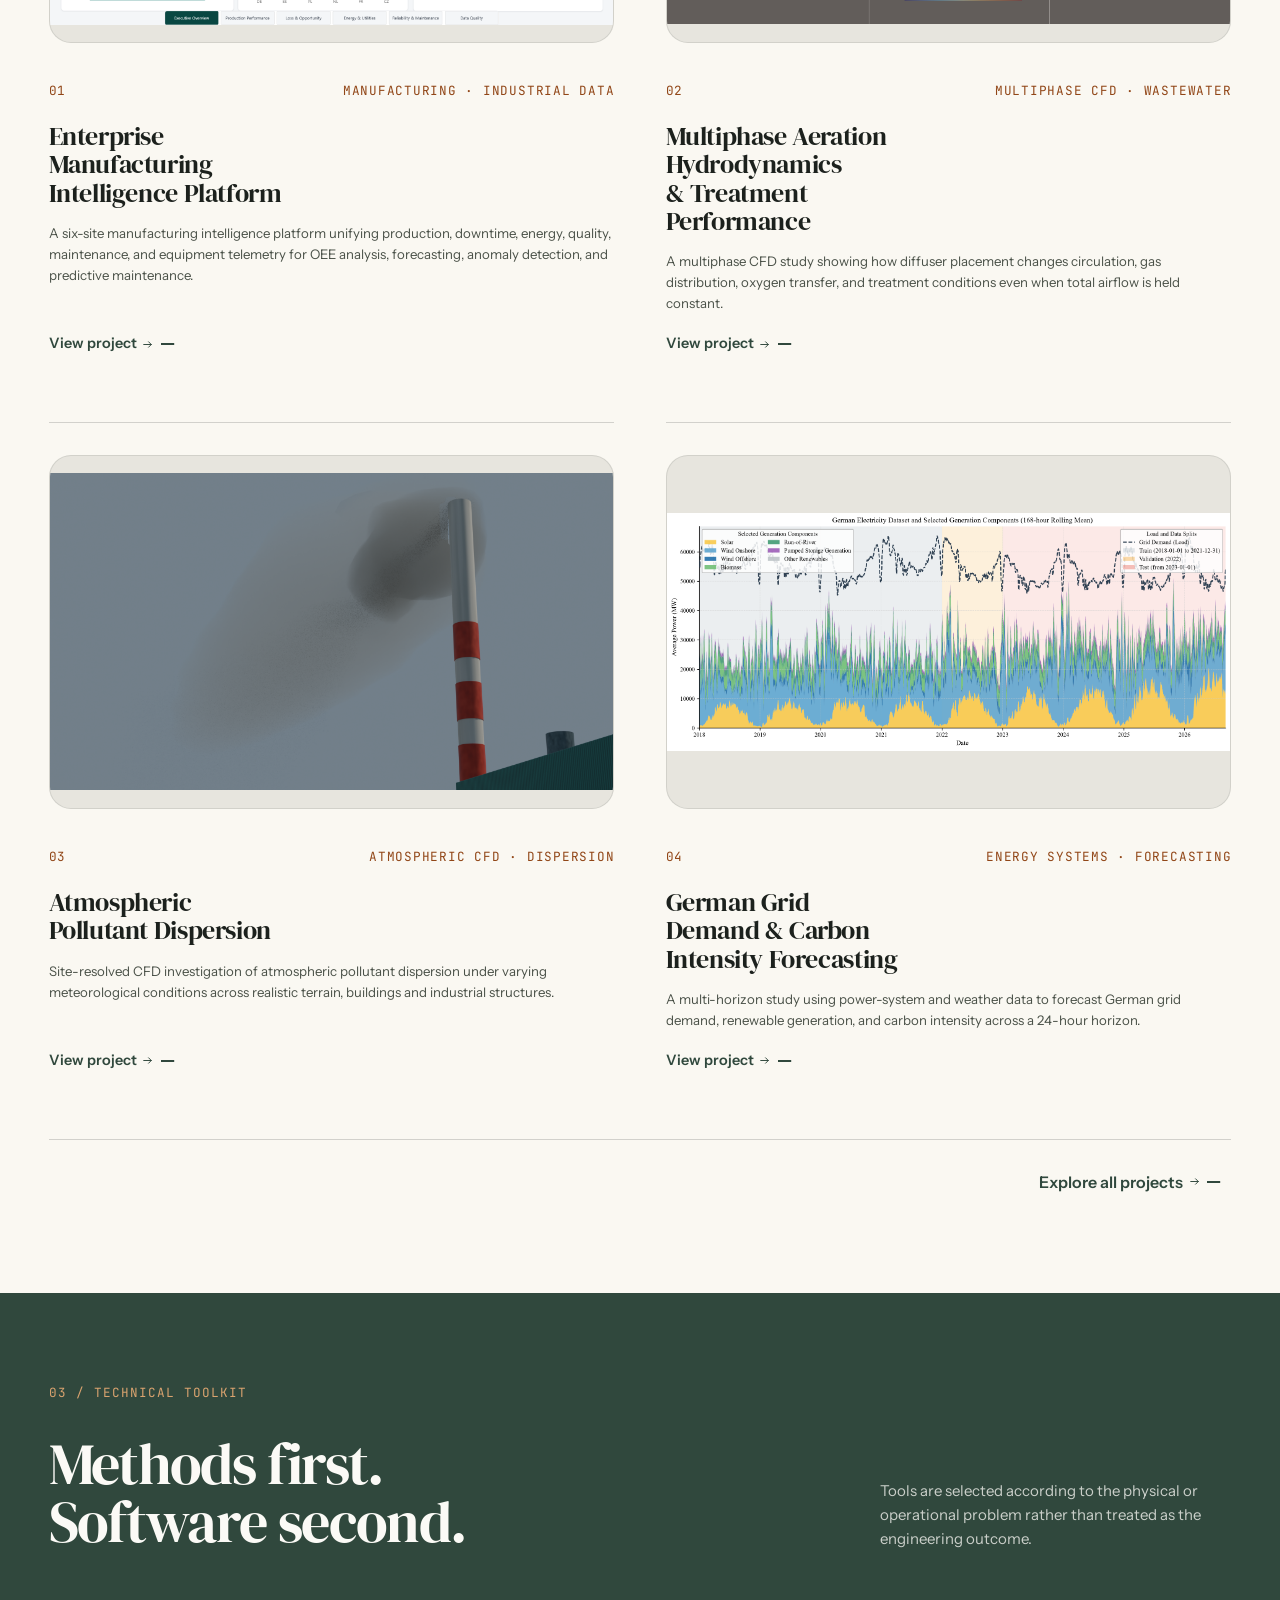
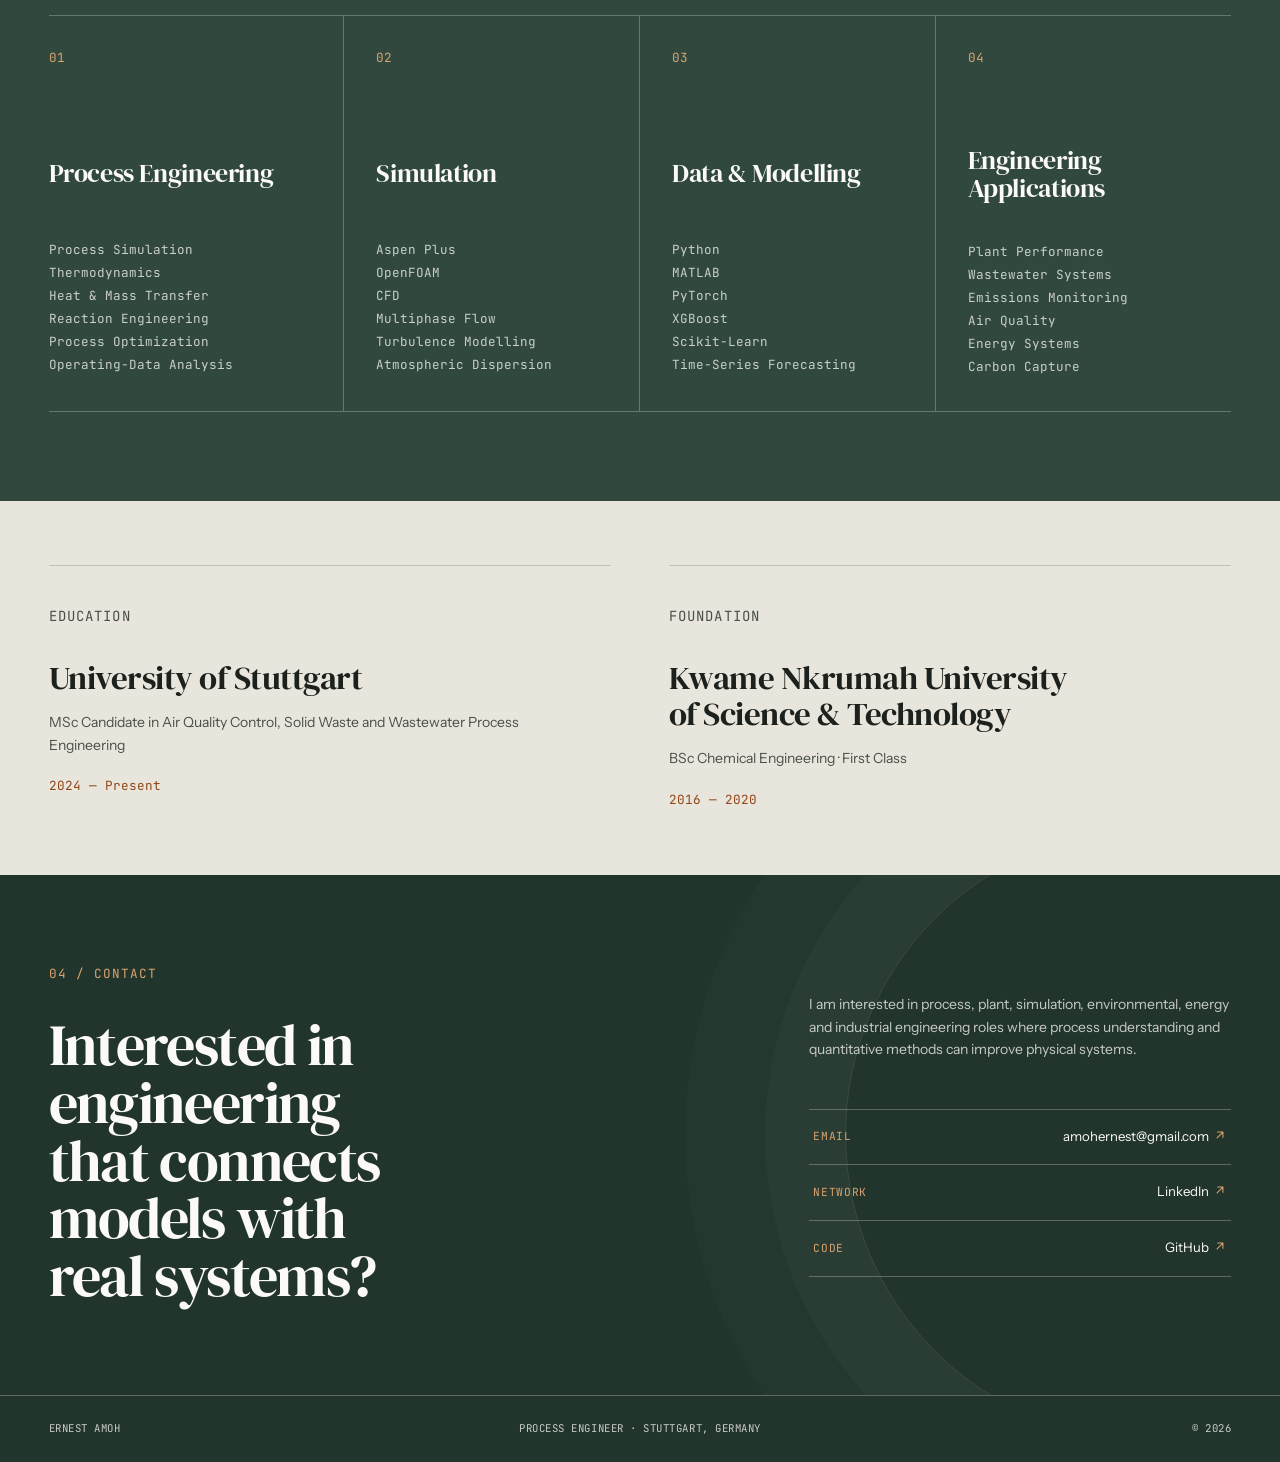
==== commit 876e986a: "Update layout of section 1" ====
--- a/index.html
+++ b/index.html
@@ -104,31 +104,33 @@
         <div class="section-number" aria-hidden="true">01</div>
         <p class="section-kicker" data-reveal>01 / Profile</p>
 
-        <h2 class="statement-heading" data-reveal>
-          Process engineering grounded in <em>real operations.</em>
-        </h2>
-
         <div class="statement-grid">
-          <div class="statement-lead" data-reveal>
-            <p>
-              Before beginning my MSc, I spent more than three years
-              in manufacturing operations, progressing from process
-              operations into production supervision.
-            </p>
-          </div>
-
-          <div class="statement-body" data-reveal>
-            <p>
-              That experience taught me how process stability,
-              maintenance coordination, production data, safety,
-              and operator decisions interact in real industrial systems.
-            </p>
-            <p>
-              I now combine that operational perspective with process
-              simulation, CFD, environmental systems, energy systems,
-              and engineering data analysis to investigate and improve
-              physical processes.
-            </p>
+          <h2 class="statement-heading" data-reveal>
+            Process engineering grounded in <em>real operations.</em>
+          </h2>
+
+          <div class="statement-narrative">
+            <div class="statement-lead" data-reveal>
+              <p>
+                Before beginning my MSc, I spent more than three years
+                in manufacturing operations, progressing from process
+                operations into production supervision.
+              </p>
+            </div>
+
+            <div class="statement-body" data-reveal>
+              <p>
+                That experience taught me how process stability,
+                maintenance coordination, production data, safety,
+                and operator decisions interact in real industrial systems.
+              </p>
+              <p>
+                I now combine that operational perspective with process
+                simulation, CFD, environmental systems, energy systems,
+                and engineering data analysis to investigate and improve
+                physical processes.
+              </p>
+            </div>
           </div>
         </div>
       </div>
--- a/assets/css/layout.css
+++ b/assets/css/layout.css
@@ -314,11 +314,14 @@
 
 .statement-grid {
   display: grid;
-  grid-template-columns: minmax(0, 0.9fr) minmax(0, 1.1fr);
+  grid-template-columns: minmax(0, 0.72fr) minmax(0, 1fr);
   gap: var(--grid-gap);
-  margin-top: clamp(3rem, 6vw, 6rem);
-  padding-top: clamp(1.5rem, 3vw, 2.5rem);
-  border-top: 1px solid var(--separator);
+  align-items: start;
+}
+
+.statement-narrative {
+  max-width: 38rem;
+  padding-top: clamp(2.5rem, 6vw, 6rem);
 }
 
 .statement-lead {
@@ -329,6 +332,7 @@
 
 .statement-body {
   max-width: 38rem;
+  margin-top: clamp(1.5rem, 3vw, 2.5rem);
   color: var(--text-secondary);
   font-size: calc(var(--text-support) + 0.0625rem);
   line-height: 1.6;
--- a/assets/css/responsive.css
+++ b/assets/css/responsive.css
@@ -175,6 +175,11 @@
     gap: 2rem;
   }
 
+  .statement-narrative {
+    max-width: 38rem;
+    padding-top: 0;
+  }
+
   .project-feature,
   .project-feature.reverse {
     grid-template-columns: 1fr;
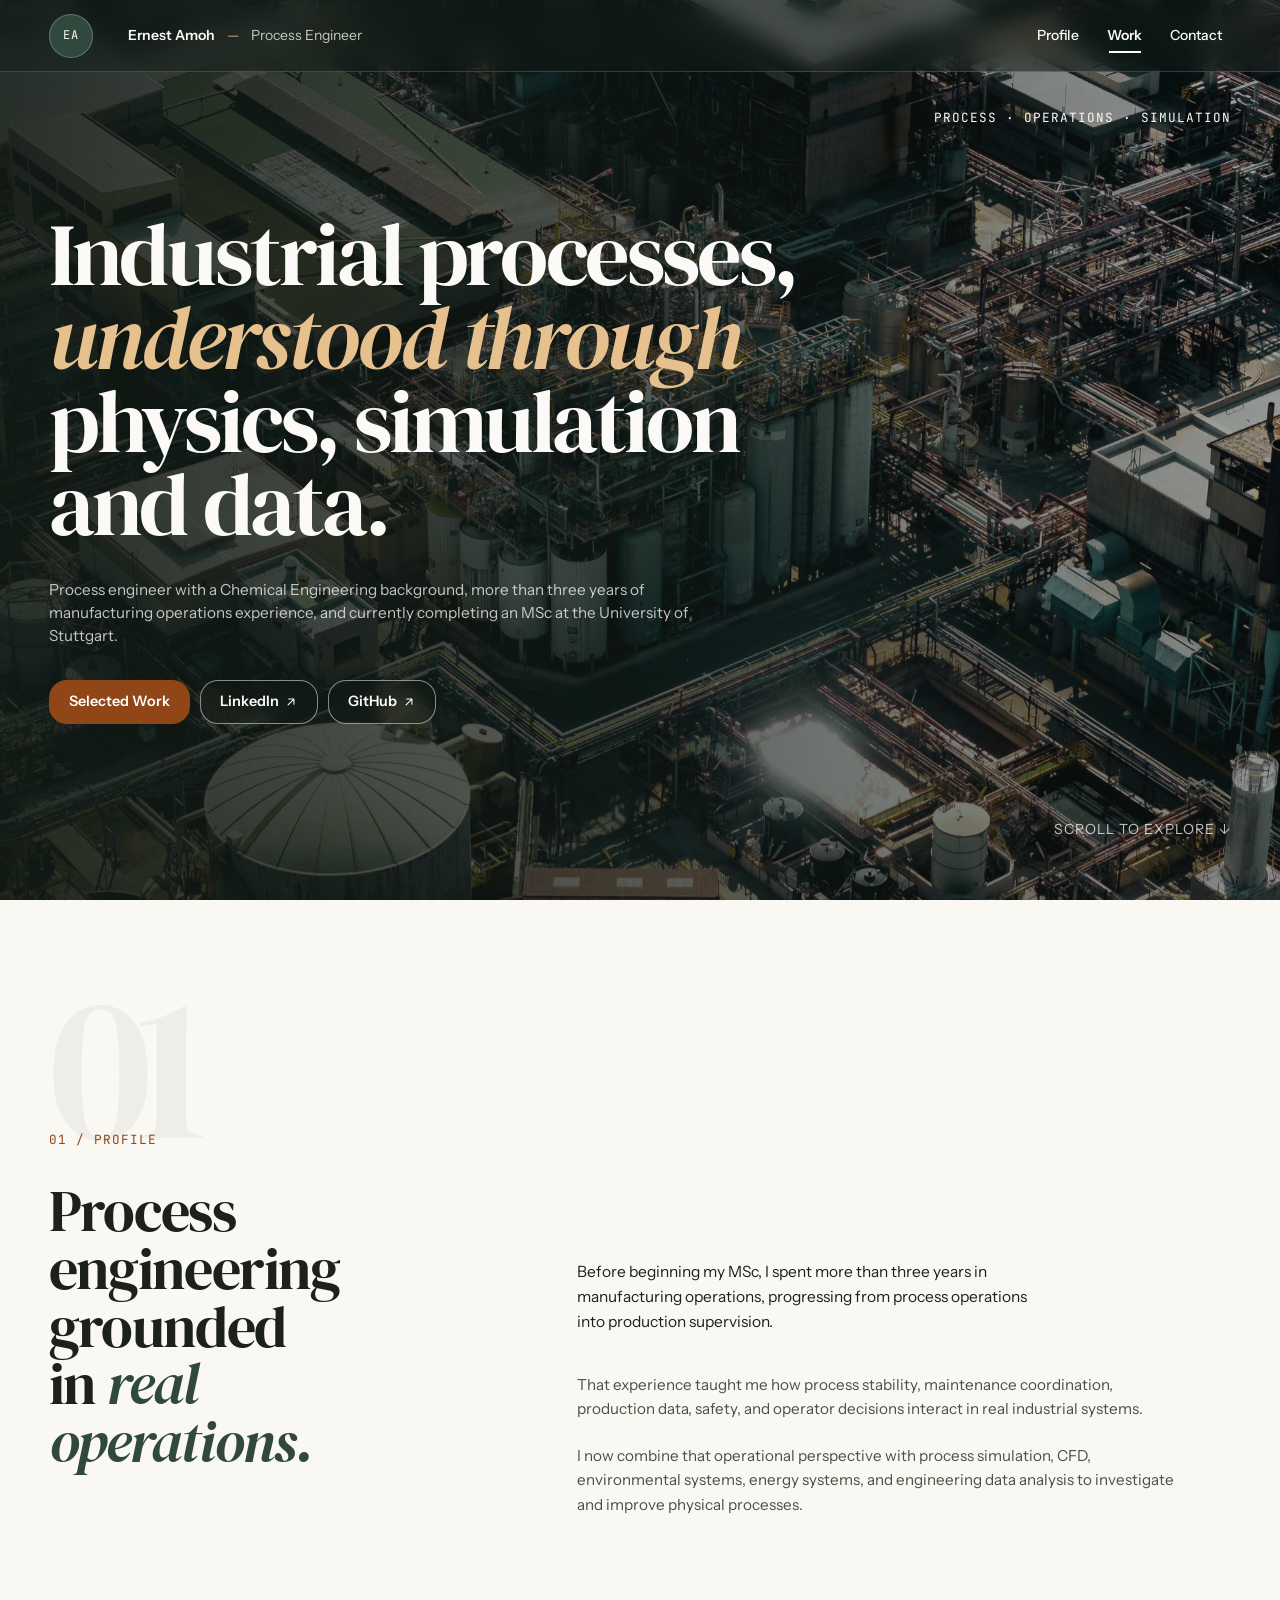
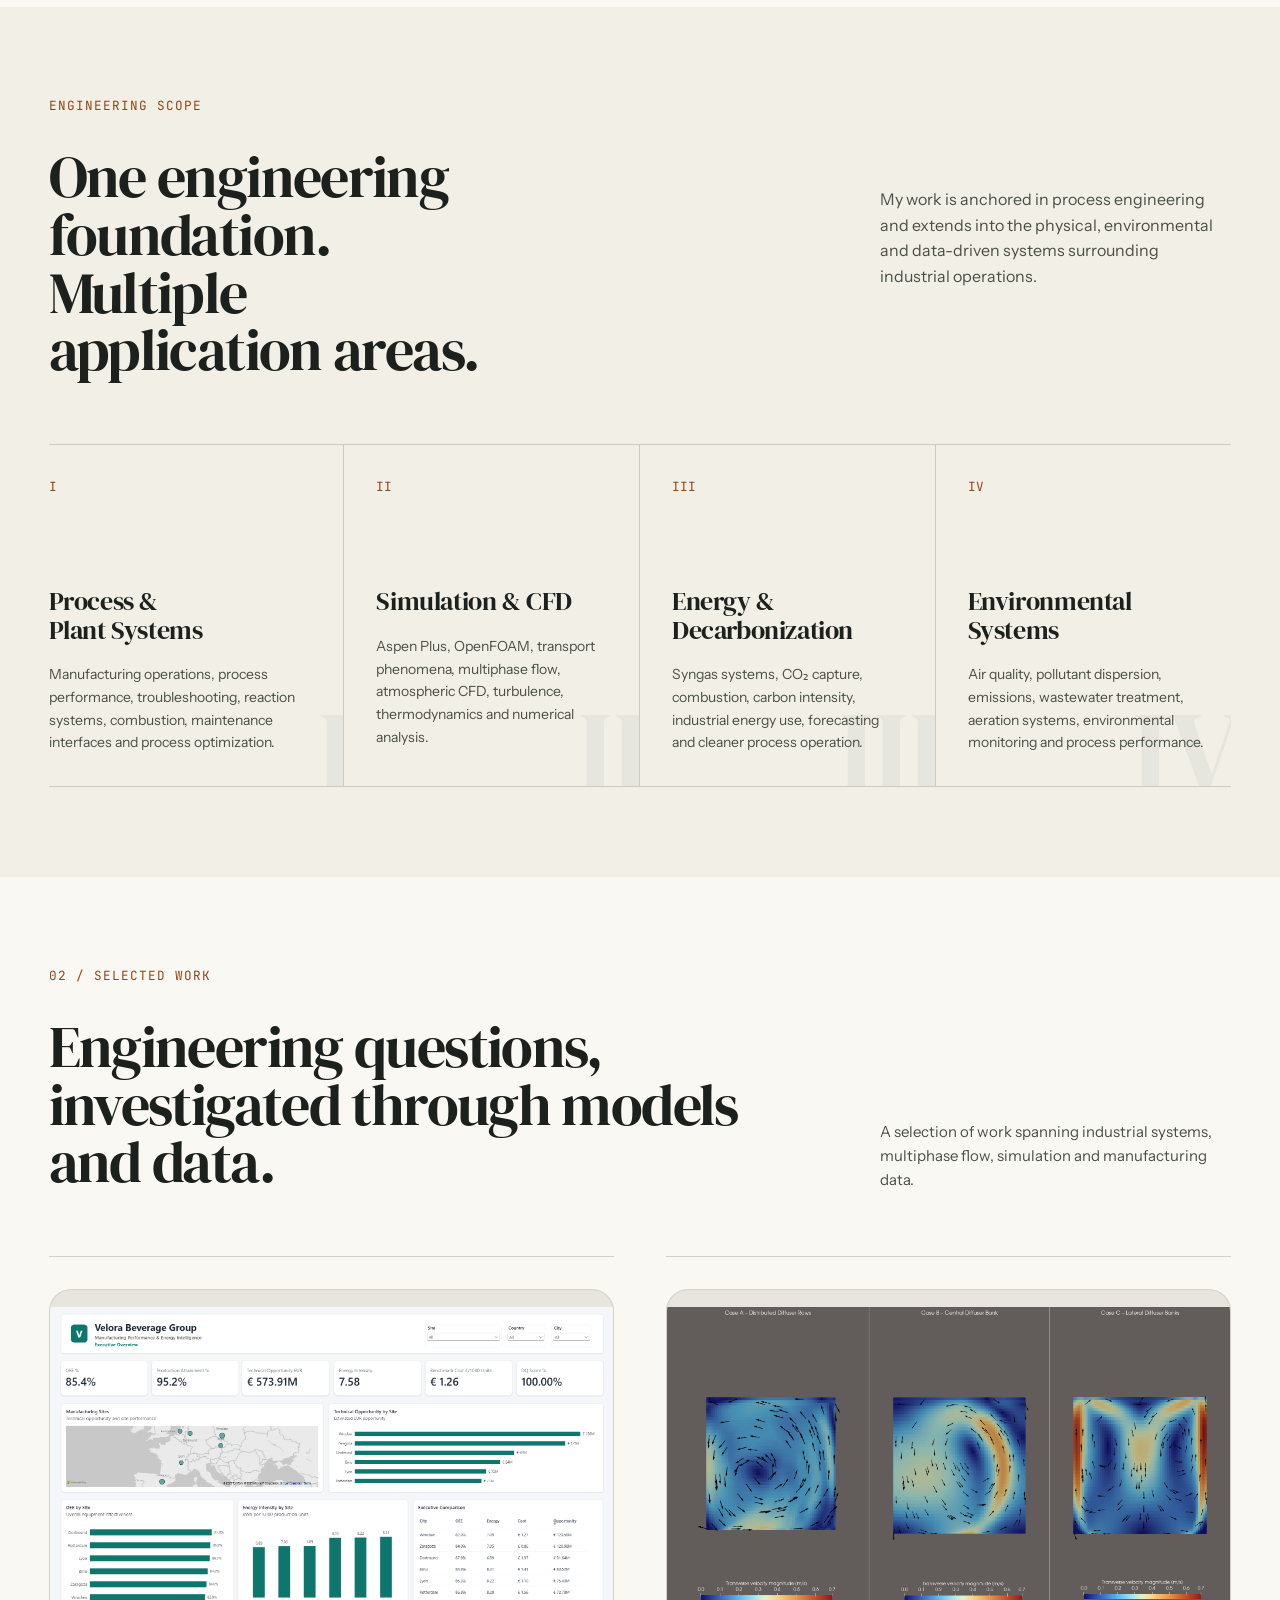
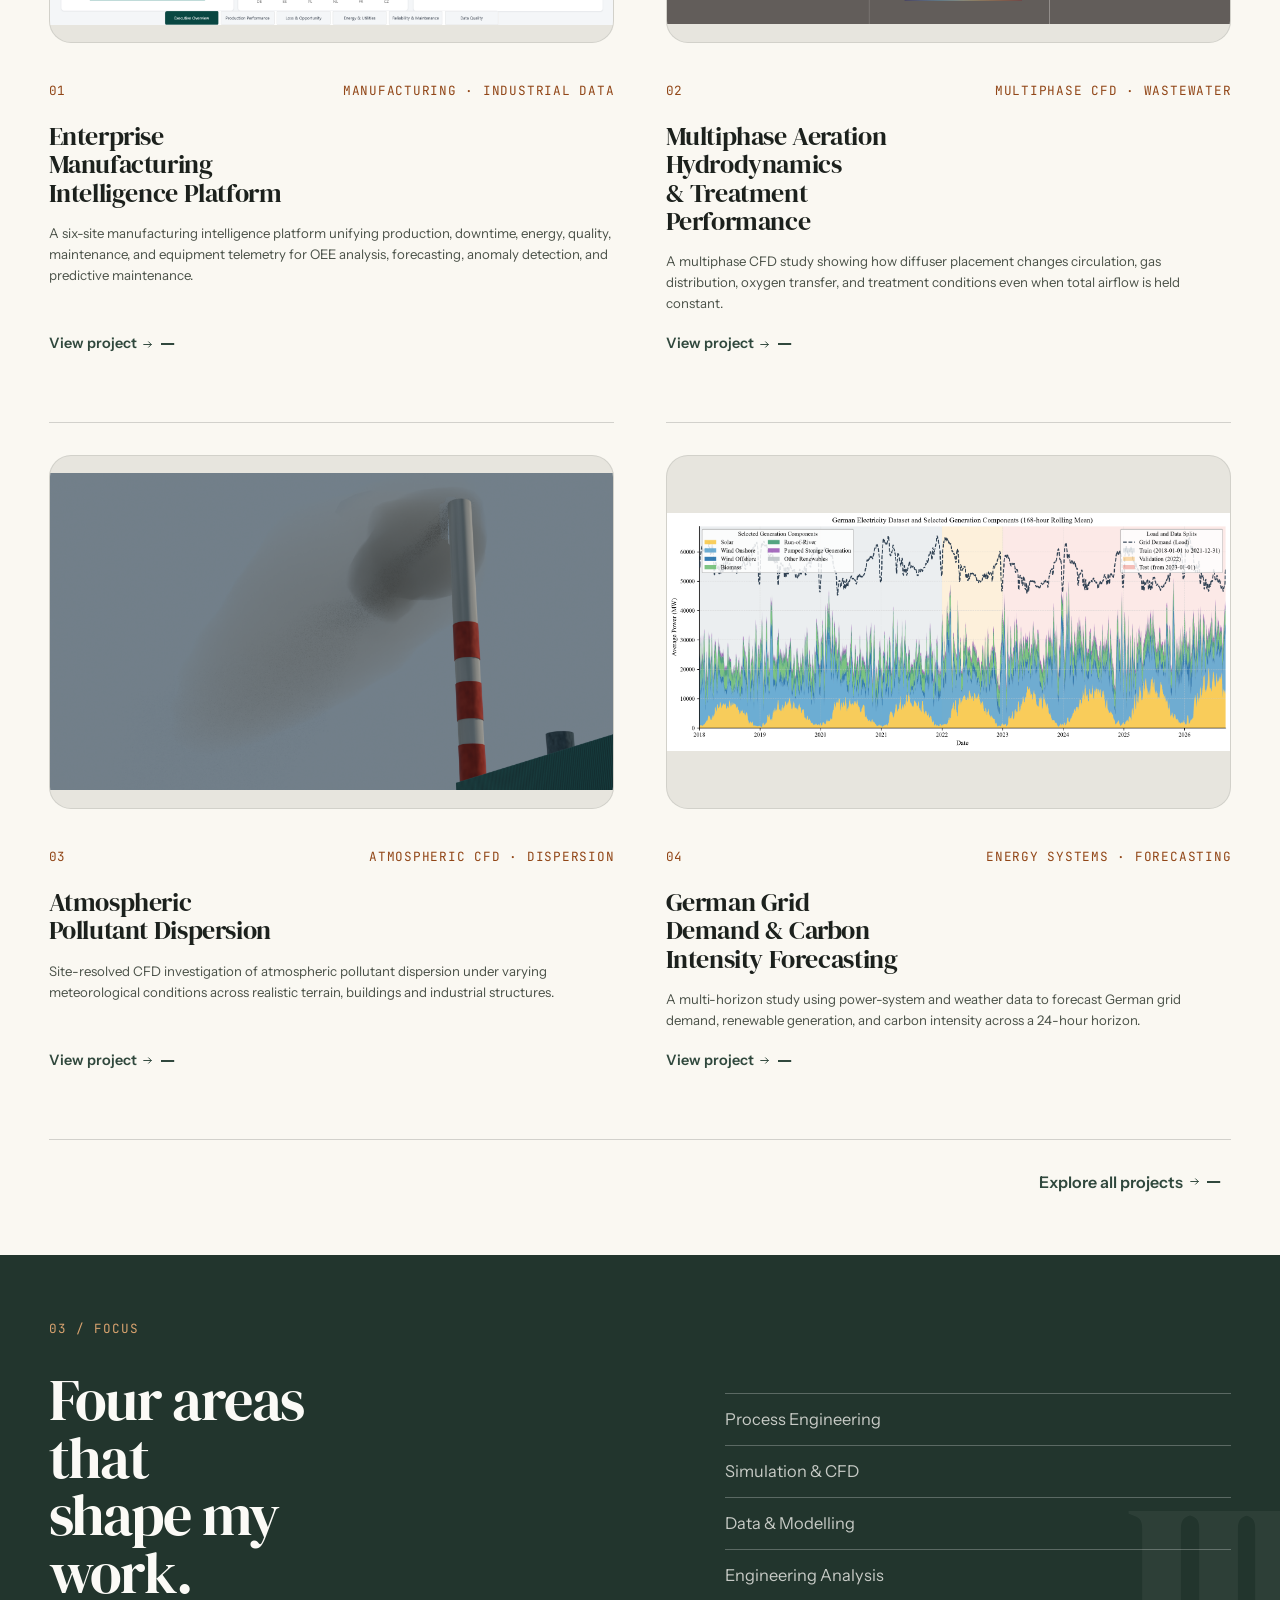
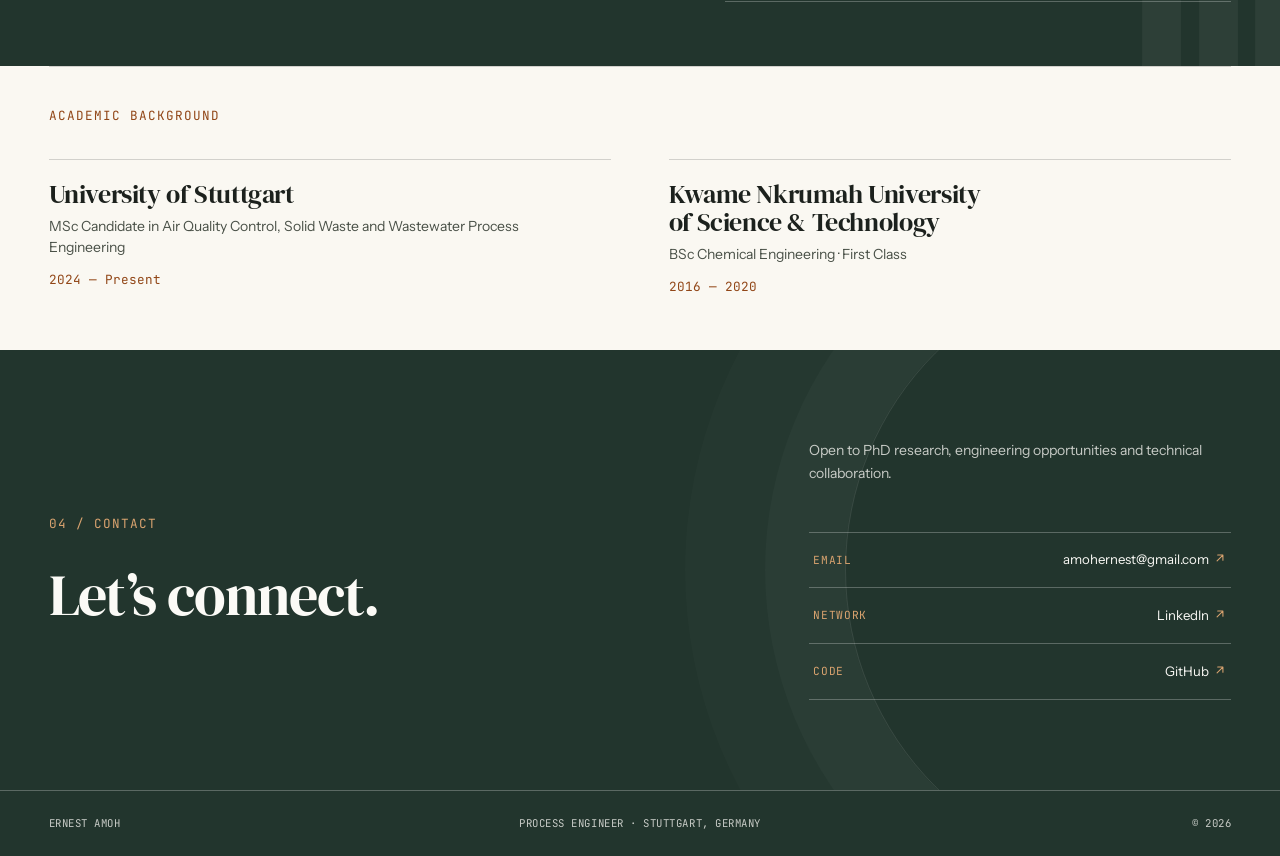
==== commit 58d03b59: "Optimize portfolio and refine sections, headings" ====
--- a/index.html
+++ b/index.html
@@ -24,7 +24,12 @@
 
   <link rel="preconnect" href="https://fonts.googleapis.com">
   <link rel="preconnect" href="https://fonts.gstatic.com" crossorigin>
-  <link rel="preload" as="image" href="assets/images/hero-process-plant.jpg" fetchpriority="high">
+  <link rel="preload" as="image" href="assets/images/hero-process-plant-960.webp" type="image/webp"
+    media="(max-width: 620px)" fetchpriority="high">
+  <link rel="preload" as="image" href="assets/images/hero-process-plant-1600.webp" type="image/webp"
+    media="(min-width: 621px) and (max-width: 899px)" fetchpriority="high">
+  <link rel="preload" as="image" href="assets/images/hero-process-plant-2560.webp" type="image/webp"
+    media="(min-width: 900px)" fetchpriority="high">
   <link
     href="https://fonts.googleapis.com/css2?family=DM+Serif+Display:ital@0;1&family=Instrument+Sans:wght@400;500;600&family=JetBrains+Mono:wght@400;500&display=swap"
     rel="stylesheet">
@@ -56,7 +61,6 @@
     <ul class="nav-links" id="primary-links">
       <li><a href="#profile">Profile</a></li>
       <li><a href="#work">Work</a></li>
-      <li><a href="#toolkit">Toolkit</a></li>
       <li><a href="#contact">Contact</a></li>
     </ul>
   </nav>
@@ -316,62 +320,34 @@
       </div>
     </section>
 
-    <section id="toolkit" class="toolkit-section section-pad">
+    <section class="approach-band" aria-labelledby="approach-title">
+      <div class="section-shell approach-band-grid">
+        <div data-reveal>
+          <p class="section-kicker light">03 / Focus</p>
+          <h2 id="approach-title">Four areas that<br>shape my work.</h2>
+        </div>
+
+        <ul class="approach-list" data-reveal>
+          <li>Process Engineering</li>
+          <li>Simulation &amp; CFD</li>
+          <li>Data &amp; Modelling</li>
+          <li>Engineering Analysis</li>
+        </ul>
+      </div>
+    </section>
+
+    <section class="education-section academic-background">
       <div class="section-shell">
-        <div class="section-heading-row">
-          <div data-reveal>
-            <p class="section-kicker light">03 / Technical Toolkit</p>
-            <h2>Methods first.<br>Software second.</h2>
-          </div>
-
-          <p class="section-intro" data-reveal>
-            Tools are selected according to the physical or operational
-            problem rather than treated as the engineering outcome.
-          </p>
-        </div>
-
-        <div class="toolkit-grid">
-          <div class="toolkit-group" data-reveal>
-            <span class="toolkit-index">01</span>
-            <h3>Process Engineering</h3>
-            <p>Process Simulation<br>Thermodynamics<br>Heat &amp; Mass Transfer<br>Reaction Engineering<br>Process
-              Optimization<br>Operating-Data Analysis</p>
-          </div>
-
-          <div class="toolkit-group" data-reveal>
-            <span class="toolkit-index">02</span>
-            <h3>Simulation</h3>
-            <p>Aspen Plus<br>OpenFOAM<br>CFD<br>Multiphase Flow<br>Turbulence Modelling<br>Atmospheric Dispersion</p>
-          </div>
-
-          <div class="toolkit-group" data-reveal>
-            <span class="toolkit-index">03</span>
-            <h3>Data &amp; Modelling</h3>
-            <p>Python<br>MATLAB<br>PyTorch<br>XGBoost<br>Scikit-Learn<br>Time-Series Forecasting</p>
-          </div>
-
-          <div class="toolkit-group" data-reveal>
-            <span class="toolkit-index">04</span>
-            <h3>Engineering Applications</h3>
-            <p>Plant Performance<br>Wastewater Systems<br>Emissions Monitoring<br>Air Quality<br>Energy
-              Systems<br>Carbon Capture</p>
-          </div>
-        </div>
-      </div>
-    </section>
-
-    <section class="education-section section-pad-small">
-      <div class="section-shell">
+        <p class="section-kicker" data-reveal>Academic Background</p>
+
         <div class="education-grid">
           <div data-reveal>
-            <p class="section-kicker">Education</p>
             <h3>University of Stuttgart</h3>
             <p>MSc Candidate in Air Quality Control, Solid Waste and Wastewater Process Engineering</p>
             <span>2024 — Present</span>
           </div>
 
           <div data-reveal>
-            <p class="section-kicker">Foundation</p>
             <h3>Kwame Nkrumah University of Science &amp; Technology</h3>
             <p>BSc Chemical Engineering · First Class</p>
             <span>2016 — 2020</span>
@@ -385,16 +361,11 @@
       <div class="section-shell contact-grid">
         <div data-reveal>
           <p class="section-kicker light">04 / Contact</p>
-          <h2>Interested in engineering that connects models with real systems?</h2>
+          <h2>Let’s connect.</h2>
         </div>
 
         <div class="contact-copy" data-reveal>
-          <p>
-            I am interested in process, plant, simulation,
-            environmental, energy and industrial engineering roles
-            where process understanding and quantitative methods
-            can improve physical systems.
-          </p>
+          <p>Open to PhD research, engineering opportunities and technical collaboration.</p>
 
           <div class="contact-links">
             <a href="mailto:amohernest@gmail.com"><span>Email</span><span>amohernest@gmail.com<span class="external-link-icon" aria-hidden="true"></span></span></a>
--- a/assets/css/base.css
+++ b/assets/css/base.css
@@ -159,11 +159,13 @@
 }
 
 [data-reveal] {
-  opacity: 0;
+  opacity: 1;
+  transform: none;
+  transition: transform var(--duration-medium) var(--ease-out);
+}
+
+.has-js [data-reveal] {
   transform: translateY(14px);
-  transition:
-    opacity var(--duration-medium) var(--ease-out),
-    transform var(--duration-medium) var(--ease-out);
 }
 
 [data-reveal].is-visible {
@@ -185,7 +187,8 @@
     transition-duration: 0.01ms !important;
   }
 
-  [data-reveal] {
+  [data-reveal],
+  .has-js [data-reveal] {
     opacity: 1;
     transform: none;
   }
--- a/assets/css/layout.css
+++ b/assets/css/layout.css
@@ -218,6 +218,7 @@
   position: absolute;
   inset: -4%;
   background: url('../images/hero-process-plant.jpg') center / cover no-repeat;
+  background-image: image-set(url('../images/hero-process-plant-2560.webp') type("image/webp") 1x);
   transform: translate3d(0, var(--hero-shift, 0px), 0) scale(1.04);
   will-change: transform;
 }
@@ -421,8 +422,13 @@
 }
 
 /* Work */
-.work-section {
+.work-section,
+.education-section {
   background: var(--surface-elevated);
+}
+
+.selected-work-section {
+  padding-bottom: clamp(2.5rem, 4vw, 3.75rem);
 }
 
 .work-heading {
@@ -700,67 +706,68 @@
   margin-inline: clamp(-1rem, -2vw, -2rem) 0;
 }
 
-/* Toolkit */
-.toolkit-section {
-  position: relative;
-  background: var(--green);
+/* Compact approach transition */
+.approach-band {
+  position: relative;
+  padding-block: clamp(3.5rem, 5vw, 4.5rem);
+  overflow: hidden;
+  background: var(--dark-surface);
   color: var(--dark-surface-text);
 }
 
-.toolkit-section .section-intro {
+.approach-band::after {
+  content: 'III';
+  position: absolute;
+  z-index: 0;
+  right: clamp(-1.5rem, -1vw, -0.5rem);
+  bottom: -0.08em;
+  color: var(--dark-surface-text);
+  font-family: var(--serif);
+  font-size: clamp(12rem, 20vw, 20rem);
+  line-height: 0.75;
+  letter-spacing: -0.08em;
+  opacity: 0.05;
+  pointer-events: none;
+  user-select: none;
+}
+
+.approach-band-grid {
+  position: relative;
+  z-index: 1;
+  display: grid;
+  grid-template-columns: minmax(0, 1.1fr) minmax(18rem, 0.9fr);
+  gap: var(--grid-gap);
+  align-items: end;
+}
+
+.approach-band h2 {
+  max-width: 12ch;
+}
+
+.approach-list {
+  list-style: none;
+  border-top: 1px solid var(--dark-separator);
+}
+
+.approach-list li {
+  min-height: 3rem;
+  display: flex;
+  align-items: center;
+  padding-block: var(--space-3);
+  border-bottom: 1px solid var(--dark-separator);
   color: var(--dark-surface-secondary);
-}
-
-.toolkit-grid {
-  display: grid;
-  grid-template-columns: repeat(4, minmax(0, 1fr));
-  border-block: 1px solid var(--dark-separator);
-}
-
-.toolkit-group {
-  min-height: clamp(19rem, 26vw, 25rem);
-  display: grid;
-  grid-template-rows: auto auto 1fr;
-  align-content: start;
-  padding: clamp(1.5rem, 2.5vw, 2.25rem);
-  border-right: 1px solid var(--dark-separator);
-}
-
-.toolkit-group:first-child {
-  padding-left: 0;
-}
-
-.toolkit-group:last-child {
-  padding-right: 0;
-  border-right: 0;
-}
-
-.toolkit-index {
-  display: block;
-  margin-bottom: clamp(3rem, 6vw, 5.5rem);
-  font-family: var(--mono);
-  font-size: var(--text-xs);
-  color: var(--accent-decorative-soft);
-}
-
-.toolkit-group h3 {
-  min-height: 2.1em;
-  display: flex;
-  align-items: center;
-  margin-bottom: clamp(1.5rem, 3vw, 2.5rem);
-  font-size: var(--text-card-title);
-}
-
-.toolkit-group p {
-  font-family: var(--mono);
-  font-size: var(--text-compact);
-  line-height: 1.82;
-  color: var(--dark-surface-secondary);
-}
-
-/* Education */
-.education-section {
-  background: var(--surface-secondary);
+  font-family: var(--sans);
+  font-size: var(--text-body);
+}
+
+/* Academic background */
+.academic-background {
+  padding-block: 0 clamp(2.25rem, 4vw, 3.5rem);
+}
+
+.academic-background .section-shell {
+  padding-top: clamp(1.75rem, 3vw, 2.5rem);
+  border-top: 1px solid var(--separator);
 }
 
 .education-grid {
@@ -770,26 +777,26 @@
 }
 
 .education-grid > div {
-  padding-top: clamp(1.5rem, 3vw, 2.4rem);
+  padding-top: var(--space-5);
   border-top: 1px solid var(--separator);
 }
 
 .education-grid h3 {
   max-width: 30rem;
-  margin-bottom: 1rem;
-  font-size: clamp(1.7rem, 1.25rem + 1.05vw, 2.4rem);
+  margin-bottom: var(--space-2);
+  font-size: var(--text-card-title);
 }
 
 .education-grid p {
   max-width: 34rem;
   color: var(--text-secondary);
   font-size: var(--text-sm);
-  line-height: 1.6;
+  line-height: 1.5;
 }
 
 .education-grid span {
   display: block;
-  margin-top: 1.25rem;
+  margin-top: var(--space-3);
   font-family: var(--mono);
   font-size: var(--text-xs);
   color: var(--accent-functional);
--- a/assets/css/responsive.css
+++ b/assets/css/responsive.css
@@ -9,13 +9,11 @@
     gap: 1.8rem;
   }
 
-  .capability-grid,
-  .toolkit-grid {
+  .capability-grid {
     grid-template-columns: repeat(2, minmax(0, 1fr));
   }
 
-  .capability-item:nth-child(2),
-  .toolkit-group:nth-child(2) {
+  .capability-item:nth-child(2) {
     border-right: 0;
   }
 
@@ -24,13 +22,7 @@
     border-top: 1px solid var(--separator);
   }
 
-  .toolkit-group:nth-child(3),
-  .toolkit-group:nth-child(4) {
-    border-top: 1px solid var(--dark-separator);
-  }
-
-  .capability-item:nth-child(3),
-  .toolkit-group:nth-child(3) {
+  .capability-item:nth-child(3) {
     padding-left: 0;
   }
 
@@ -51,6 +43,13 @@
   .projects-hero-grid {
     grid-template-columns: 1fr;
     align-items: start;
+  }
+}
+
+@media (max-width: 899px) {
+  .hero-bg {
+    background-image: url('../images/hero-process-plant.jpg');
+    background-image: image-set(url('../images/hero-process-plant-1600.webp') type("image/webp") 1x);
   }
 }
 
@@ -247,6 +246,11 @@
     --text-hero: clamp(2.25rem, calc(1.107rem + 5.714vw), 2.5rem);
   }
 
+  .hero-bg {
+    background-image: url('../images/hero-process-plant.jpg');
+    background-image: image-set(url('../images/hero-process-plant-960.webp') type("image/webp") 1x);
+  }
+
   .nav-identity {
     justify-self: start;
     font-size: 0.6875rem;
@@ -306,8 +310,7 @@
     line-height: 1.52;
   }
 
-  .capability-grid,
-  .toolkit-grid {
+  .capability-grid {
     grid-template-columns: 1fr;
   }
 
@@ -328,6 +331,24 @@
 
   .selected-work-cta {
     justify-content: flex-start;
+  }
+
+  .approach-band {
+    padding-block: var(--space-8);
+  }
+
+  .approach-band::after {
+    display: none;
+  }
+
+  .approach-band-grid {
+    grid-template-columns: 1fr;
+    gap: var(--space-6);
+  }
+
+  .approach-list li {
+    min-height: 2.625rem;
+    padding-block: var(--space-2);
   }
 
   .projects-hero {
@@ -350,13 +371,9 @@
   }
 
   .capability-item,
-  .toolkit-group,
   .capability-item:first-child,
-  .toolkit-group:first-child,
   .capability-item:nth-child(3),
-  .toolkit-group:nth-child(3),
-  .capability-item:last-child,
-  .toolkit-group:last-child {
+  .capability-item:last-child {
     min-height: auto;
     padding: 1.75rem 0;
     border-right: 0;
@@ -366,21 +383,8 @@
     border-top: 1px solid var(--separator);
   }
 
-  .toolkit-group:not(:first-child) {
-    border-top: 1px solid var(--dark-separator);
-  }
-
-  .capability-number,
-  .toolkit-index {
+  .capability-number {
     margin-bottom: 2rem;
-  }
-
-  .toolkit-group {
-    grid-template-rows: auto auto auto;
-  }
-
-  .toolkit-group h3 {
-    min-height: 0;
   }
 
   .capability-item p,
@@ -398,14 +402,6 @@
 
   .project-lead {
     line-height: 1.52;
-  }
-
-  .toolkit-group p {
-    line-height: 1.68;
-  }
-
-  .education-grid h3 {
-    font-size: var(--text-card-title);
   }
 
   .project-media {
